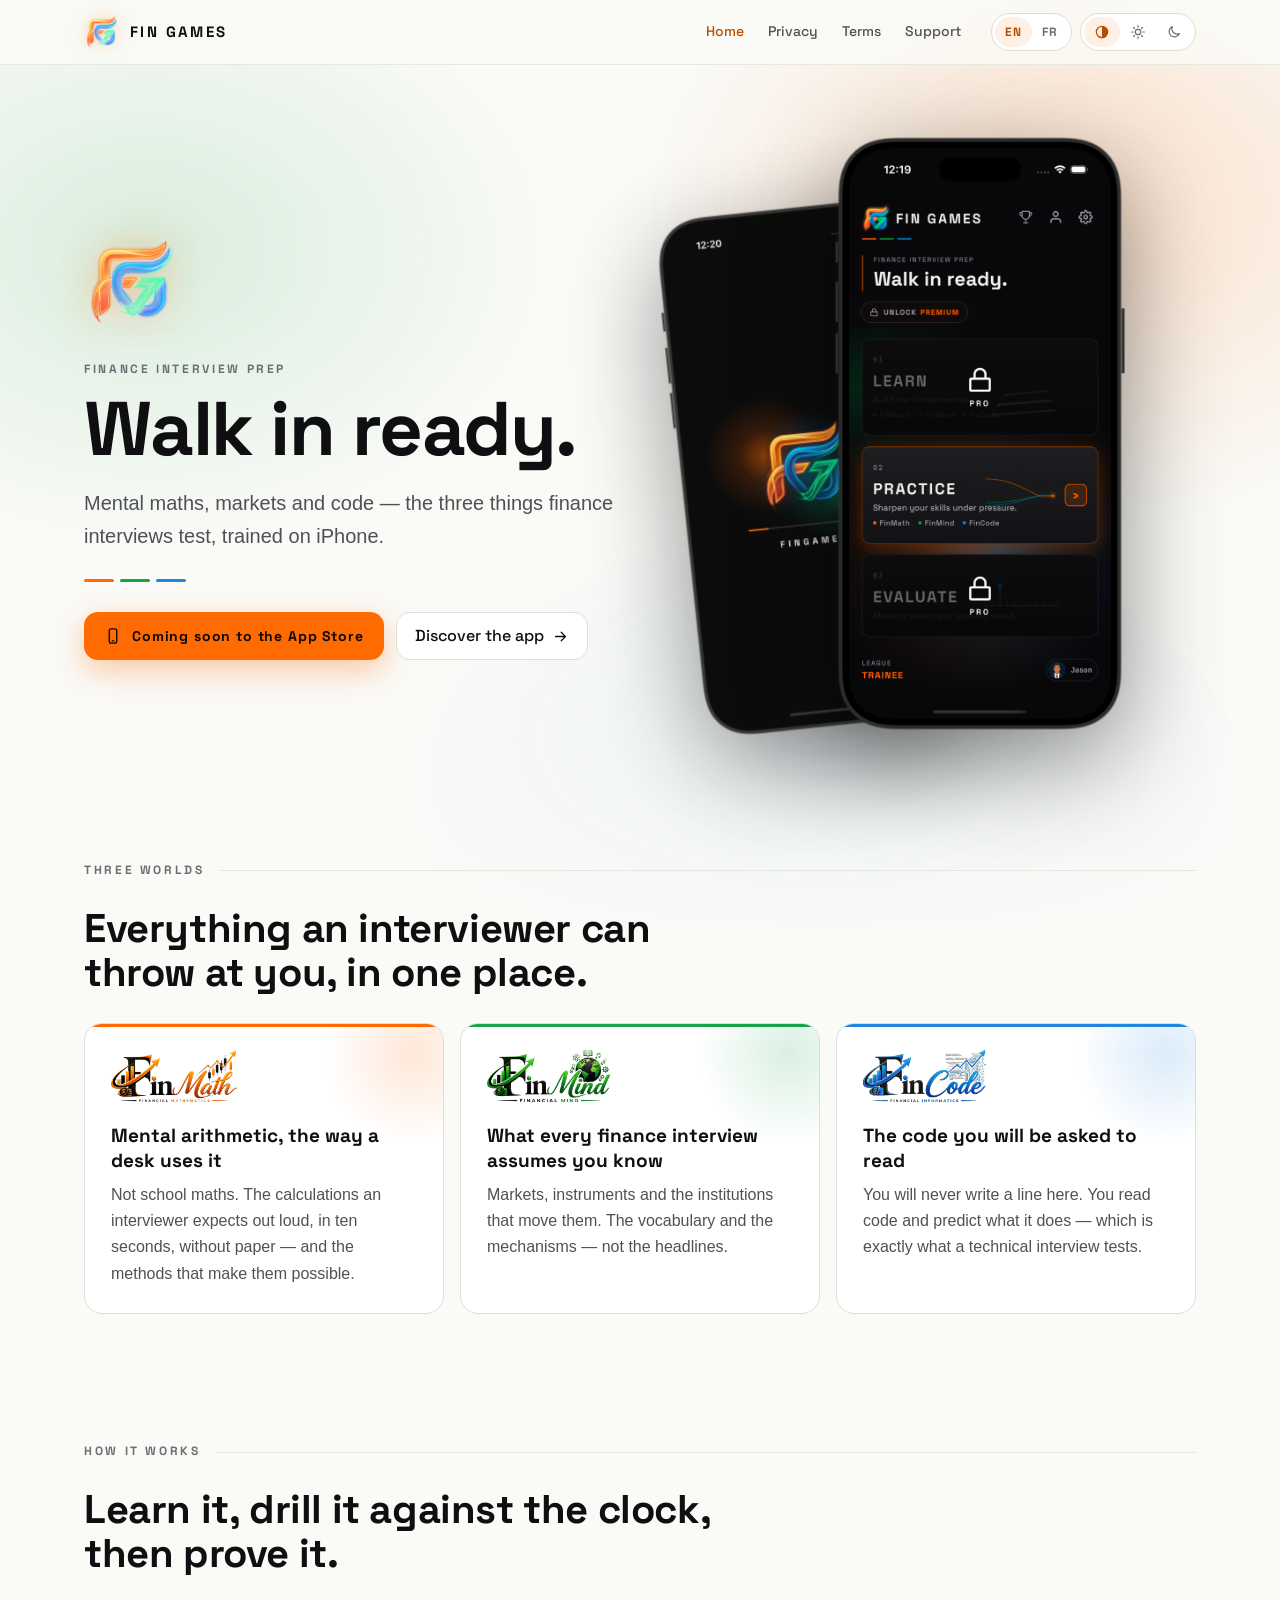
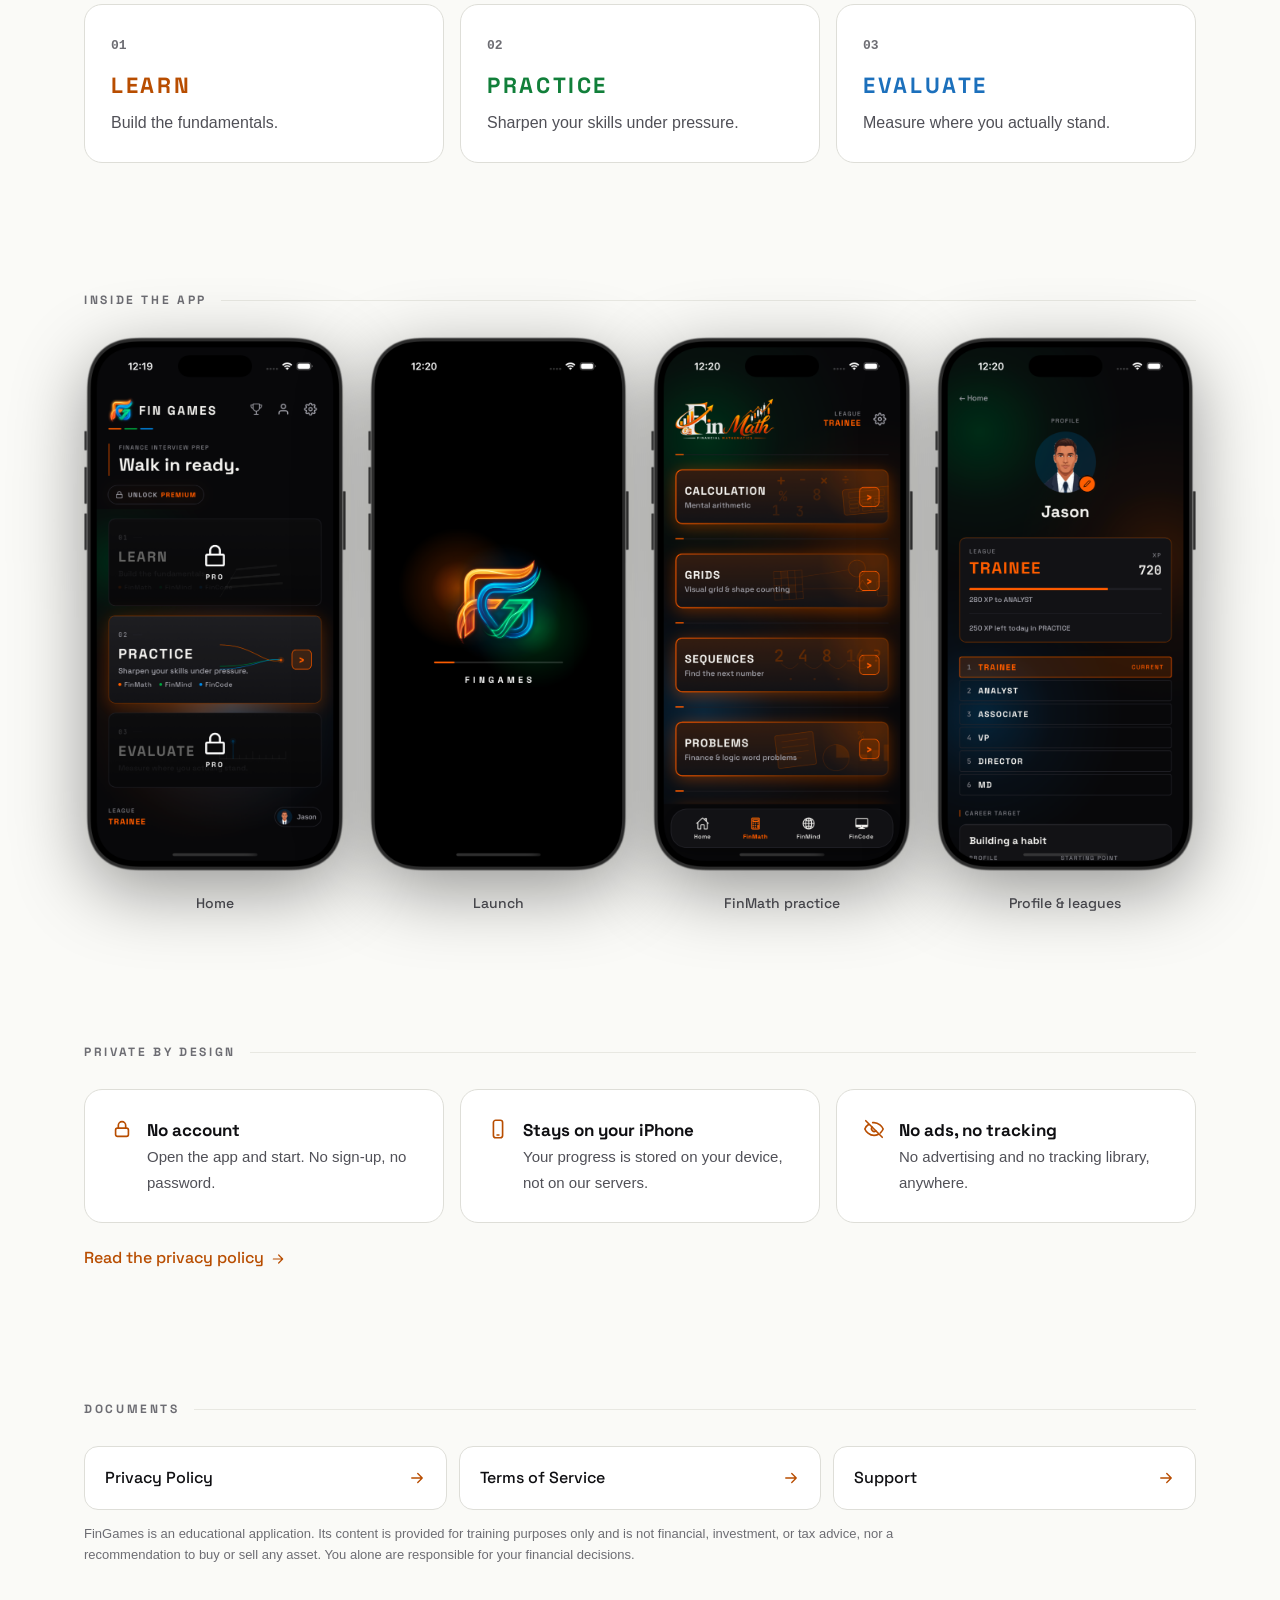
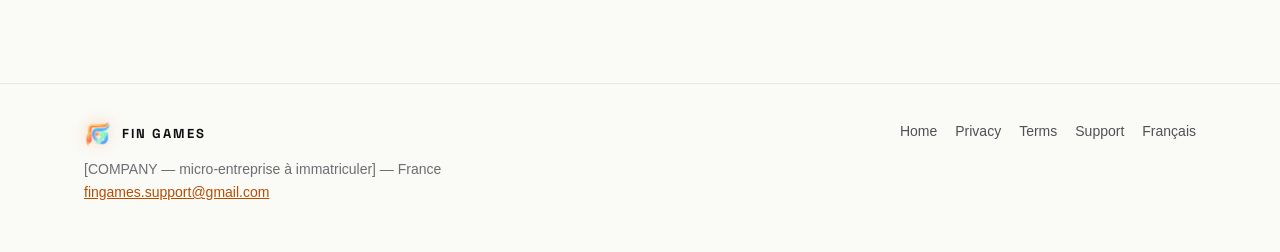
==== index.html @ dc77474d "Configure custom domain fingames.app Add CNAME for GitHub Pages and point og:image metadata to finga" ====
<!doctype html>
<html lang="en">
<head>
<meta charset="utf-8">
<meta name="viewport" content="width=device-width, initial-scale=1, viewport-fit=cover">
<title>FIN GAMES — Finance interview prep</title>
<meta name="description" content="Mental maths, markets and code: the three things finance interviews test, trained on iPhone.">
<meta name="theme-color" content="#08080A" media="(prefers-color-scheme: dark)">
<meta name="theme-color" content="#FAFAF7" media="(prefers-color-scheme: light)">
<meta property="og:title" content="FIN GAMES — Finance interview prep">
<meta property="og:description" content="Mental maths, markets and code: the three things finance interviews test, trained on iPhone.">
<meta property="og:image" content="https://fingames.app/assets/apple-touch-icon.png">
<link rel="icon" type="image/png" href="assets/favicon.png">
<link rel="apple-touch-icon" href="assets/apple-touch-icon.png">
<link rel="alternate" hreflang="en" href="index.html">
<link rel="alternate" hreflang="fr" href="index.fr.html">
<script>(function(){var d=document.documentElement;d.classList.add("js");try{var t=localStorage.getItem("fg-theme");if(t==="light"||t==="dark")d.setAttribute("data-theme",t)}catch(e){}})();</script>
<style>
@font-face{font-family:"Space Grotesk";font-weight:400;font-display:swap;src:url(assets/fonts/SpaceGrotesk-400.ttf) format("truetype")}
@font-face{font-family:"Space Grotesk";font-weight:500;font-display:swap;src:url(assets/fonts/SpaceGrotesk-500.ttf) format("truetype")}
@font-face{font-family:"Space Grotesk";font-weight:700;font-display:swap;src:url(assets/fonts/SpaceGrotesk-700.ttf) format("truetype")}
@font-face{font-family:"JetBrains Mono";font-weight:700;font-display:swap;src:url(assets/fonts/JetBrainsMono-700.ttf) format("truetype")}
:root{color-scheme:dark;--bg:#08080A;--surface:#121215;--sunken:#1A1A1F;--border:#26262C;--hairline:#1E1E23;
  --fg:#F4F3F0;--dim:#A4A4AC;--faint:#828288;--accent:#FF6B00;--accent-text:#FF6B00;
  --accent-soft:rgba(255,107,0,.14);--green:#16A34A;--green-text:#3ECF8E;--blue:#2186E0;--blue-text:#5AA8F0;
  --bloom:.55;--shadow:0 30px 80px rgba(0,0,0,.55);}
@media (prefers-color-scheme:light){:root:not([data-theme="dark"]){color-scheme:light;--bg:#FAFAF7;--surface:#FFFFFF;--sunken:#F1F1ED;--border:#DEDED8;--hairline:#E8E8E2;
  --fg:#0F0F12;--dim:#505057;--faint:#6D6D73;--accent:#FF6B00;--accent-text:#B84D00;
  --accent-soft:rgba(255,107,0,.10);--green:#16A34A;--green-text:#117F3A;--blue:#2186E0;--blue-text:#1C70BC;
  --bloom:.32;--shadow:0 30px 70px rgba(15,15,18,.18);}:root:not([data-theme="dark"]) .on-dark{display:none} :root:not([data-theme="dark"]) .on-light{display:inline-block}}
:root[data-theme="light"]{color-scheme:light;--bg:#FAFAF7;--surface:#FFFFFF;--sunken:#F1F1ED;--border:#DEDED8;--hairline:#E8E8E2;
  --fg:#0F0F12;--dim:#505057;--faint:#6D6D73;--accent:#FF6B00;--accent-text:#B84D00;
  --accent-soft:rgba(255,107,0,.10);--green:#16A34A;--green-text:#117F3A;--blue:#2186E0;--blue-text:#1C70BC;
  --bloom:.32;--shadow:0 30px 70px rgba(15,15,18,.18);}
:root[data-theme="light"] .on-dark{display:none} :root[data-theme="light"] .on-light{display:inline-block}
*{box-sizing:border-box}
html{-webkit-text-size-adjust:100%;scroll-behavior:smooth}
@media (prefers-reduced-motion:reduce){html{scroll-behavior:auto}*{transition:none!important}}
body{margin:0;background:var(--bg);color:var(--fg);font:400 16px/1.65 "Space Grotesk",-apple-system,BlinkMacSystemFont,"Segoe UI",sans-serif;
  -webkit-font-smoothing:antialiased;overflow-x:hidden}
img{max-width:100%;height:auto}
a{color:var(--accent-text)}
svg{width:1em;height:1em;fill:none;stroke:currentColor;stroke-width:1.8;stroke-linecap:round;stroke-linejoin:round}
.on-light{display:none}
.skip{position:absolute;left:-999px;top:0}
.skip:focus{left:16px;top:12px;z-index:10;background:var(--surface);padding:8px 12px;border-radius:8px}
:focus-visible{outline:2px solid var(--accent);outline-offset:3px;border-radius:6px}
.wrap{width:100%;max-width:72rem;margin:0 auto;padding:0 20px}

/* ── En-tête ── */
.top{position:sticky;top:0;z-index:5;background:color-mix(in srgb,var(--bg) 82%,transparent);
  -webkit-backdrop-filter:saturate(1.4) blur(14px);backdrop-filter:saturate(1.4) blur(14px);border-bottom:1px solid var(--hairline)}
.top .wrap{display:flex;align-items:center;gap:20px;min-height:64px;flex-wrap:wrap}
.brand{display:flex;align-items:center;gap:10px;text-decoration:none;color:var(--fg)}
.brand img{width:36px;height:36px;filter:drop-shadow(0 0 8px rgba(255,107,0,.35))}
.word{font-weight:700;letter-spacing:.16em;font-size:15px;white-space:nowrap}
.menu{display:flex;gap:4px;margin-left:auto;flex-wrap:wrap}
.menu a{color:var(--dim);text-decoration:none;font-size:14px;font-weight:500;padding:8px 10px;border-radius:8px}
.menu a:hover{color:var(--fg);background:var(--sunken)}
.menu a[aria-current]{color:var(--accent-text)}
.tools{display:flex;align-items:center;gap:8px}
.seg{display:inline-flex;padding:3px;border:1px solid var(--border);border-radius:999px;background:var(--surface)}
.seg a,.seg button{appearance:none;border:0;background:none;color:var(--faint);font:700 12px/1 "Space Grotesk",sans-serif;
  letter-spacing:.08em;min-width:34px;height:30px;padding:0 10px;border-radius:999px;display:inline-flex;align-items:center;
  justify-content:center;gap:6px;text-decoration:none;cursor:pointer}
.seg svg{font-size:16px}
.seg a:hover,.seg button:hover{color:var(--fg)}
.seg [aria-current],.seg [aria-pressed="true"]{background:var(--accent-soft);color:var(--accent-text)}
.theme{display:none}
.js .theme{display:inline-flex}
@media (max-width:760px){
  .top .wrap{gap:6px 12px;padding-top:10px;padding-bottom:6px}
  .menu{order:3;width:100%;margin:0 -10px;overflow-x:auto}
  .tools{margin-left:auto}
  .theme button{min-width:30px;padding:0 7px}
}

/* ── Accueil : l'ouverture ── */
.hero{position:relative;padding:72px 0 40px;isolation:isolate}
.blooms{position:absolute;inset:-120px -10vw -160px;z-index:-1;pointer-events:none;opacity:var(--bloom);
  -webkit-mask-image:linear-gradient(to bottom,#000 55%,transparent);mask-image:linear-gradient(to bottom,#000 55%,transparent);
  background:radial-gradient(38% 42% at 18% 30%,rgba(22,163,74,.45),transparent 70%),
             radial-gradient(40% 46% at 78% 26%,rgba(255,107,0,.55),transparent 70%),
             radial-gradient(42% 44% at 62% 88%,rgba(33,134,224,.45),transparent 72%)}
.hero .wrap{display:grid;grid-template-columns:1.05fr .95fr;gap:48px;align-items:center}
.hero-logo{width:96px;height:96px;margin-bottom:22px;filter:drop-shadow(0 0 22px rgba(255,107,0,.4))}
.eyebrow{margin:0 0 10px;color:var(--faint);font-size:12px;font-weight:700;letter-spacing:.22em}
.hero h1{margin:0;font-size:clamp(44px,7vw,76px);line-height:1.02;letter-spacing:-.02em;font-weight:700}
.lead{margin:20px 0 0;font-size:clamp(17px,2vw,20px);color:var(--dim);max-width:34rem}
.bars{display:flex;gap:6px;margin:26px 0 0}
.bars i{display:block;width:30px;height:3px;border-radius:9px}
.bars i:nth-child(1){background:var(--accent)}.bars i:nth-child(2){background:var(--green)}.bars i:nth-child(3){background:var(--blue)}
.actions{display:flex;flex-wrap:wrap;gap:12px;margin-top:30px}
.soon{display:inline-flex;align-items:center;gap:10px;height:48px;padding:0 20px;border-radius:14px;
  background:var(--accent);color:#0A0A0B;font-weight:700;letter-spacing:.06em;font-size:14px;
  box-shadow:0 10px 30px rgba(255,107,0,.35)}
.soon svg{font-size:18px}
.ghost{display:inline-flex;align-items:center;gap:8px;height:48px;padding:0 18px;border-radius:14px;
  border:1px solid var(--border);color:var(--fg);text-decoration:none;font-weight:500;background:var(--surface)}
.ghost:hover{border-color:var(--accent)}
.ghost svg{font-size:17px}
.phones{position:relative;height:620px}
.phone{position:absolute;width:290px;filter:drop-shadow(0 30px 50px rgba(0,0,0,.45))}
.phone.front{right:14%;top:0;z-index:2}
.phone.back{right:52%;top:70px;width:255px;opacity:.95;transform:rotate(-6deg)}
@media (max-width:900px){
  .hero{padding-top:44px}
  .hero .wrap{grid-template-columns:1fr;gap:28px}
  .phones{height:auto;display:flex;justify-content:center;gap:0}
  .phone{position:relative;width:min(56vw,250px)}
  .phone.front{right:auto;top:auto}
  .phone.back{right:auto;top:26px;width:min(48vw,215px);margin-right:-12vw}
}

/* ── Sections ── */
.band{padding:64px 0}
.kicker{display:flex;align-items:center;gap:14px;margin:0 0 26px;color:var(--faint);font-size:12px;font-weight:700;letter-spacing:.22em}
.kicker::after{content:"";flex:1;height:1px;background:var(--hairline)}
.band h2{font-size:clamp(28px,4vw,40px);line-height:1.1;letter-spacing:-.01em;margin:0 0 28px;max-width:40rem}
.grid3{display:grid;grid-template-columns:repeat(3,1fr);gap:16px}
@media (max-width:900px){.grid3{grid-template-columns:1fr}}
.card{position:relative;background:var(--surface);border:1px solid var(--border);border-radius:18px;padding:26px;overflow:hidden}
.world::before{content:"";position:absolute;left:0;top:0;right:0;height:3px;background:var(--c)}
.world::after{content:"";position:absolute;right:-60px;top:-60px;width:180px;height:180px;border-radius:50%;
  background:radial-gradient(closest-side,var(--c),transparent);opacity:.16}
.world img{height:52px;width:auto;margin-bottom:14px}
.world h3{margin:0 0 8px;font-size:19px;line-height:1.3}
.world p{margin:0;color:var(--dim)}
.step .idx{font:700 13px "JetBrains Mono",monospace;color:var(--faint)}
.step h3{margin:10px 0 6px;font-size:22px;letter-spacing:.12em}
.step p{margin:0;color:var(--dim)}
.step:nth-child(1) h3{color:var(--accent-text)}.step:nth-child(2) h3{color:var(--green-text)}.step:nth-child(3) h3{color:var(--blue-text)}
.gallery{display:grid;grid-template-columns:repeat(4,1fr);gap:22px;align-items:start}
.shot{margin:0;text-align:center}
.shot img{filter:drop-shadow(0 20px 36px rgba(0,0,0,.4))}
.shot figcaption{margin-top:12px;color:var(--dim);font-size:14px;font-weight:500}
@media (max-width:900px){
  .gallery{grid-template-columns:none;grid-auto-flow:column;grid-auto-columns:62%;overflow-x:auto;
    scroll-snap-type:x mandatory;padding:4px 20px 18px;margin:0 -20px}
  .shot{scroll-snap-align:center}
}
.promise{display:grid;grid-template-columns:repeat(3,1fr);gap:16px}
@media (max-width:900px){.promise{grid-template-columns:1fr}}
.promise .card{display:flex;gap:14px;align-items:flex-start}
.promise svg{flex:none;font-size:22px;color:var(--accent-text);margin-top:2px}
.promise strong{display:block;font-size:17px}
.promise span{color:var(--dim);font-size:15px}
.more{display:inline-flex;align-items:center;gap:6px;margin-top:22px;font-weight:500;text-decoration:none}
.more svg{font-size:16px}
.fine{color:var(--faint);font-size:13px;max-width:52rem}
.docs{display:grid;grid-template-columns:repeat(3,1fr);gap:12px}
@media (max-width:760px){.docs{grid-template-columns:1fr}}
.docs a{display:flex;align-items:center;justify-content:space-between;gap:10px;padding:18px 20px;border-radius:14px;
  border:1px solid var(--border);background:var(--surface);color:var(--fg);text-decoration:none;font-weight:500}
.docs a:hover{border-color:var(--accent)}
.docs svg{color:var(--accent-text);font-size:18px}

/* ── Documents légaux ── */
.doc{padding:48px 0 24px}
.doc .wrap{display:grid;grid-template-columns:15rem minmax(0,46rem);gap:56px;justify-content:center}
.toc{position:sticky;top:96px;align-self:start;max-height:calc(100vh - 120px);overflow:auto;font-size:13.5px}
.toc p{margin:0 0 10px;color:var(--faint);font-size:12px;font-weight:700;letter-spacing:.2em}
.toc ol{list-style:none;margin:0;padding:0;border-left:1px solid var(--hairline)}
.toc a{display:block;padding:5px 0 5px 14px;color:var(--dim);text-decoration:none;line-height:1.35}
.toc a:hover{color:var(--accent-text)}
.toc .n{font:700 11px "JetBrains Mono",monospace;color:var(--faint);margin-right:6px}
@media (max-width:960px){.doc .wrap{grid-template-columns:minmax(0,1fr)}.toc{display:none}}
.doc h1{font-size:clamp(34px,5vw,48px);line-height:1.08;letter-spacing:-.015em;margin:0 0 12px}
.meta{color:var(--faint);font-size:14px;margin:0 0 30px;display:flex;flex-wrap:wrap;gap:6px 16px}
.doc-section{border-top:1px solid var(--hairline);padding-top:26px;margin-top:26px;scroll-margin-top:84px}
.doc-section h2{font-size:15px;letter-spacing:.08em;display:flex;gap:12px;margin:0 0 12px;line-height:1.4}
.n{color:var(--accent-text);font:700 14px "JetBrains Mono",monospace}
.doc p,.doc li{color:var(--fg)}
.doc ul{padding-left:1.15rem}
.doc li{margin:4px 0}
dl{display:grid;grid-template-columns:auto 1fr;gap:6px 18px;margin:10px 0 0}
dt{color:var(--faint);font-size:14px}
dd{margin:0}
.intro{font-size:17px}

/* ── Support ── */
.contact{display:flex;flex-wrap:wrap;align-items:center;justify-content:space-between;gap:18px;margin:6px 0 34px;
  padding:26px;border-radius:18px;border:1px solid var(--accent);background:linear-gradient(135deg,var(--accent-soft),transparent 70%),var(--surface)}
.contact strong{display:block;font-size:13px;letter-spacing:.2em;color:var(--faint)}
.contact .addr{font:700 clamp(16px,2.4vw,20px) "JetBrains Mono",monospace;color:var(--fg);word-break:break-all}
.contact .soon{text-decoration:none}

/* ── Pied de page ── */
.foot{margin-top:40px;border-top:1px solid var(--hairline);padding:36px 0 48px;color:var(--faint);font-size:14px}
.foot .wrap{display:flex;flex-wrap:wrap;gap:24px;justify-content:space-between;align-items:flex-start}
.foot .brand img{width:28px;height:28px}
.foot .word{font-size:13px;color:var(--fg)}
.foot p{margin:10px 0 0}
.foot nav{display:flex;flex-wrap:wrap;gap:6px 18px}
.foot nav a{color:var(--dim);text-decoration:none}
.foot nav a:hover{color:var(--accent-text)}
.todo{color:var(--accent-text)}
</style>
</head>
<body>
<a class="skip" href="#main">Skip to content</a>
<header class="top"><div class="wrap">
  <a class="brand" href="index.html"><img src="assets/logo.png" alt="" width="36" height="36"><span class="word">FIN GAMES</span></a>
  <nav class="menu" aria-label="Home"><a href="index.html" aria-current="page">Home</a><a href="privacy.html">Privacy</a><a href="terms.html">Terms</a><a href="support.html">Support</a></nav>
  <div class="tools">
    <nav class="seg" aria-label="Language"><a href="index.html" hreflang="en" lang="en" aria-current="true">EN</a><a href="index.fr.html" hreflang="fr" lang="fr">FR</a></nav>
    <div class="seg theme" role="group" aria-label="Theme"><button type="button" data-set-theme="system" aria-pressed="false" title="System" aria-label="Theme : System"><svg viewBox="0 0 24 24" aria-hidden="true"><circle cx="12" cy="12" r="8.5"/><path d="M12 3.5a8.5 8.5 0 0 1 0 17z" fill="currentColor" stroke="none"/></svg></button><button type="button" data-set-theme="light" aria-pressed="false" title="Light" aria-label="Theme : Light"><svg viewBox="0 0 24 24" aria-hidden="true"><circle cx="12" cy="12" r="4"/><path d="M12 2.5v2.2M12 19.3v2.2M2.5 12h2.2M19.3 12h2.2M5.3 5.3l1.6 1.6M17.1 17.1l1.6 1.6M5.3 18.7l1.6-1.6M17.1 6.9l1.6-1.6"/></svg></button><button type="button" data-set-theme="dark" aria-pressed="false" title="Dark" aria-label="Theme : Dark"><svg viewBox="0 0 24 24" aria-hidden="true"><path d="M20 14.5A8 8 0 0 1 9.5 4a8 8 0 1 0 10.5 10.5z"/></svg></button></div>
  </div>
</div></header>
<main id="main">
<section class="hero">
<div class="blooms" aria-hidden="true"></div>
<div class="wrap">
  <div>
    <img class="hero-logo" src="assets/logo.png" alt="FIN GAMES" width="96" height="96">
    <p class="eyebrow">FINANCE INTERVIEW PREP</p>
    <h1>Walk in ready.</h1>
    <p class="lead">Mental maths, markets and code — the three things finance interviews test, trained on iPhone.</p>
    <div class="bars" aria-hidden="true"><i></i><i></i><i></i></div>
    <div class="actions">
      <span class="soon"><svg viewBox="0 0 24 24" aria-hidden="true"><rect x="7" y="2.5" width="10" height="19" rx="2.5"/><path d="M11 18.5h2"/></svg>Coming soon to the App Store</span>
      <a class="ghost" href="#worlds">Discover the app<svg viewBox="0 0 24 24" aria-hidden="true"><path d="M5 12h14M13 6l6 6-6 6"/></svg></a>
    </div>
  </div>
  <div class="phones" aria-hidden="true">
    <img class="phone back" src="assets/screen-launch.png" alt="" width="658" height="1345">
    <img class="phone front" src="assets/screen-home.png" alt="" width="658" height="1345">
  </div>
</div>
</section>

<section class="band" id="worlds"><div class="wrap">
  <p class="kicker">THREE WORLDS</p>
  <h2>Everything an interviewer can throw at you, in one place.</h2>
  <div class="grid3">
<article class="card world" style="--c:var(--accent)">
  <img class="on-dark" src="assets/worlds/finmath-dark.png" alt="FinMath" width="210" height="86">
  <img class="on-light" src="assets/worlds/finmath-light.png" alt="FinMath" width="210" height="86">
  <h3>Mental arithmetic, the way a desk uses it</h3>
  <p>Not school maths. The calculations an interviewer expects out loud, in ten seconds, without paper — and the methods that make them possible.</p>
</article>
<article class="card world" style="--c:var(--green)">
  <img class="on-dark" src="assets/worlds/finmind-dark.png" alt="FinMind" width="210" height="89">
  <img class="on-light" src="assets/worlds/finmind-light.png" alt="FinMind" width="210" height="89">
  <h3>What every finance interview assumes you know</h3>
  <p>Markets, instruments and the institutions that move them. The vocabulary and the mechanisms — not the headlines.</p>
</article>
<article class="card world" style="--c:var(--blue)">
  <img class="on-dark" src="assets/worlds/fincode-dark.png" alt="FinCode" width="210" height="89">
  <img class="on-light" src="assets/worlds/fincode-light.png" alt="FinCode" width="210" height="89">
  <h3>The code you will be asked to read</h3>
  <p>You will never write a line here. You read code and predict what it does — which is exactly what a technical interview tests.</p>
</article>
  </div>
</div></section>

<section class="band"><div class="wrap">
  <p class="kicker">HOW IT WORKS</p>
  <h2>Learn it, drill it against the clock, then prove it.</h2>
  <div class="grid3">
<article class="card step"><span class="idx">01</span>
  <h3>LEARN</h3>
  <p>Build the fundamentals.</p></article>
<article class="card step"><span class="idx">02</span>
  <h3>PRACTICE</h3>
  <p>Sharpen your skills under pressure.</p></article>
<article class="card step"><span class="idx">03</span>
  <h3>EVALUATE</h3>
  <p>Measure where you actually stand.</p></article>
  </div>
</div></section>

<section class="band"><div class="wrap">
  <p class="kicker">INSIDE THE APP</p>
  <div class="gallery">
<figure class="shot"><img src="assets/screen-home.png" alt="Home" width="658" height="1345" loading="lazy"><figcaption>Home</figcaption></figure>
<figure class="shot"><img src="assets/screen-launch.png" alt="Launch" width="658" height="1345" loading="lazy"><figcaption>Launch</figcaption></figure>
<figure class="shot"><img src="assets/screen-finmath.png" alt="FinMath practice" width="658" height="1345" loading="lazy"><figcaption>FinMath practice</figcaption></figure>
<figure class="shot"><img src="assets/screen-profile.png" alt="Profile &amp; leagues" width="658" height="1345" loading="lazy"><figcaption>Profile &amp; leagues</figcaption></figure>
  </div>
</div></section>

<section class="band"><div class="wrap">
  <p class="kicker">PRIVATE BY DESIGN</p>
  <div class="promise">
<div class="card"><svg viewBox="0 0 24 24" aria-hidden="true"><rect x="5" y="11" width="14" height="9" rx="2"/><path d="M8 11V8a4 4 0 0 1 8 0v3"/></svg><div><strong>No account</strong><span>Open the app and start. No sign-up, no password.</span></div></div>
<div class="card"><svg viewBox="0 0 24 24" aria-hidden="true"><rect x="7" y="2.5" width="10" height="19" rx="2.5"/><path d="M11 18.5h2"/></svg><div><strong>Stays on your iPhone</strong><span>Your progress is stored on your device, not on our servers.</span></div></div>
<div class="card"><svg viewBox="0 0 24 24" aria-hidden="true"><path d="M3 3l18 18M10.6 5.1A10 10 0 0 1 12 5c5 0 9 4.5 10 7a13 13 0 0 1-3 4.2M6.6 6.6A13 13 0 0 0 2 12c1 2.5 5 7 10 7a9.6 9.6 0 0 0 4.4-1"/><path d="M9.9 9.9a3 3 0 0 0 4.2 4.2"/></svg><div><strong>No ads, no tracking</strong><span>No advertising and no tracking library, anywhere.</span></div></div>
  </div>
  <a class="more" href="privacy.html">Read the privacy policy<svg viewBox="0 0 24 24" aria-hidden="true"><path d="M5 12h14M13 6l6 6-6 6"/></svg></a>
</div></section>

<section class="band"><div class="wrap">
  <p class="kicker">DOCUMENTS</p>
  <div class="docs">
    <a href="privacy.html">Privacy Policy<svg viewBox="0 0 24 24" aria-hidden="true"><path d="M5 12h14M13 6l6 6-6 6"/></svg></a>
    <a href="terms.html">Terms of Service<svg viewBox="0 0 24 24" aria-hidden="true"><path d="M5 12h14M13 6l6 6-6 6"/></svg></a>
    <a href="support.html">Support<svg viewBox="0 0 24 24" aria-hidden="true"><path d="M5 12h14M13 6l6 6-6 6"/></svg></a>
  </div>
  <p class="fine">FinGames is an educational application. Its content is provided for training purposes only and is not financial, investment, or tax advice, nor a recommendation to buy or sell any asset. You alone are responsible for your financial decisions.</p>
</div></section>
</main>
<footer class="foot"><div class="wrap">
  <div>
    <a class="brand" href="index.html"><img src="assets/logo.png" alt="" width="28" height="28"><span class="word">FIN GAMES</span></a>
    <p>[COMPANY — micro-entreprise à immatriculer] — France<br>
    <a href="mailto:fingames.support@gmail.com">fingames.support@gmail.com</a></p>
  </div>
  <nav aria-label="Documents"><a href="index.html">Home</a><a href="privacy.html">Privacy</a><a href="terms.html">Terms</a><a href="support.html">Support</a><a href="index.fr.html" hreflang="fr" lang="fr">Français</a></nav>
</div></footer>
<script>(function(){var d=document.documentElement,b=document.querySelectorAll("[data-set-theme]");function sync(){var c=d.getAttribute("data-theme")||"system";for(var i=0;i<b.length;i++)b[i].setAttribute("aria-pressed",String(b[i].getAttribute("data-set-theme")===c))}for(var i=0;i<b.length;i++)b[i].addEventListener("click",function(){var v=this.getAttribute("data-set-theme");if(v==="system")d.removeAttribute("data-theme");else d.setAttribute("data-theme",v);try{if(v==="system")localStorage.removeItem("fg-theme");else localStorage.setItem("fg-theme",v)}catch(e){}sync()});sync()})();</script>
</body>
</html>
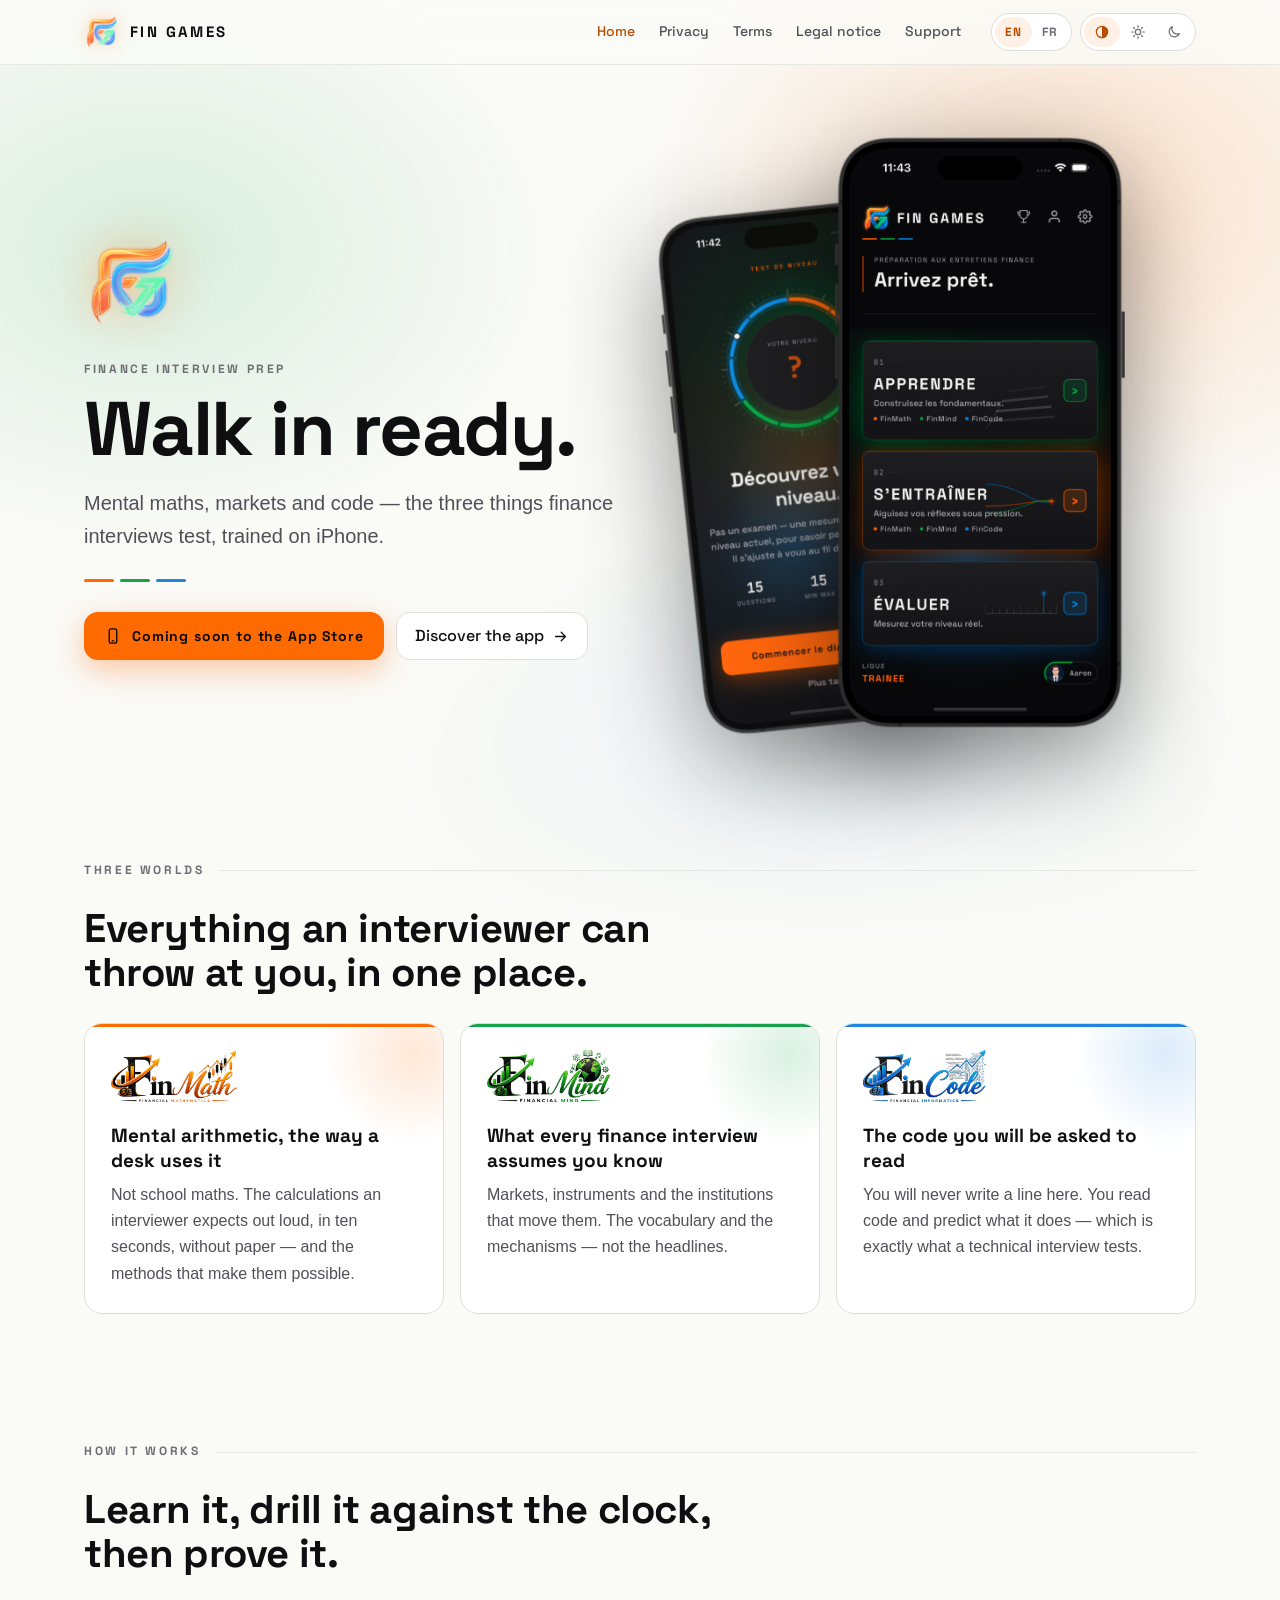
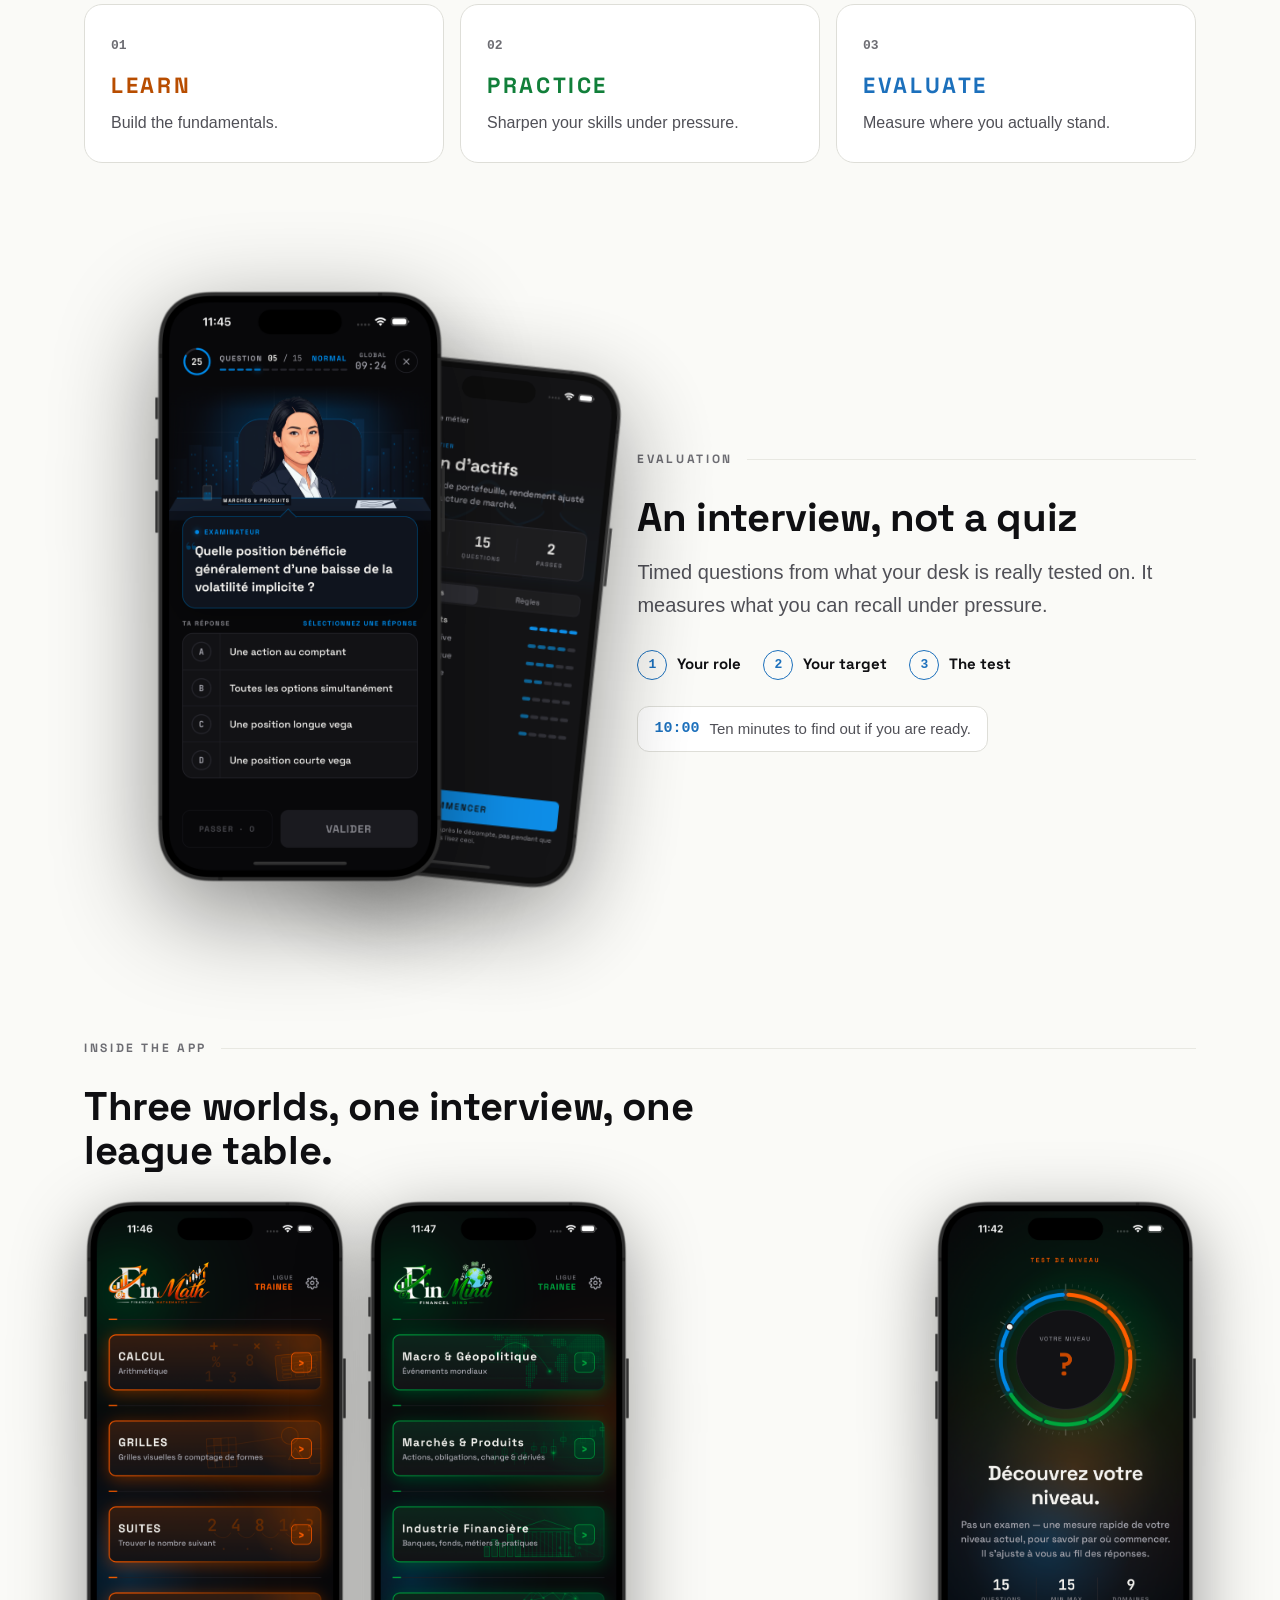
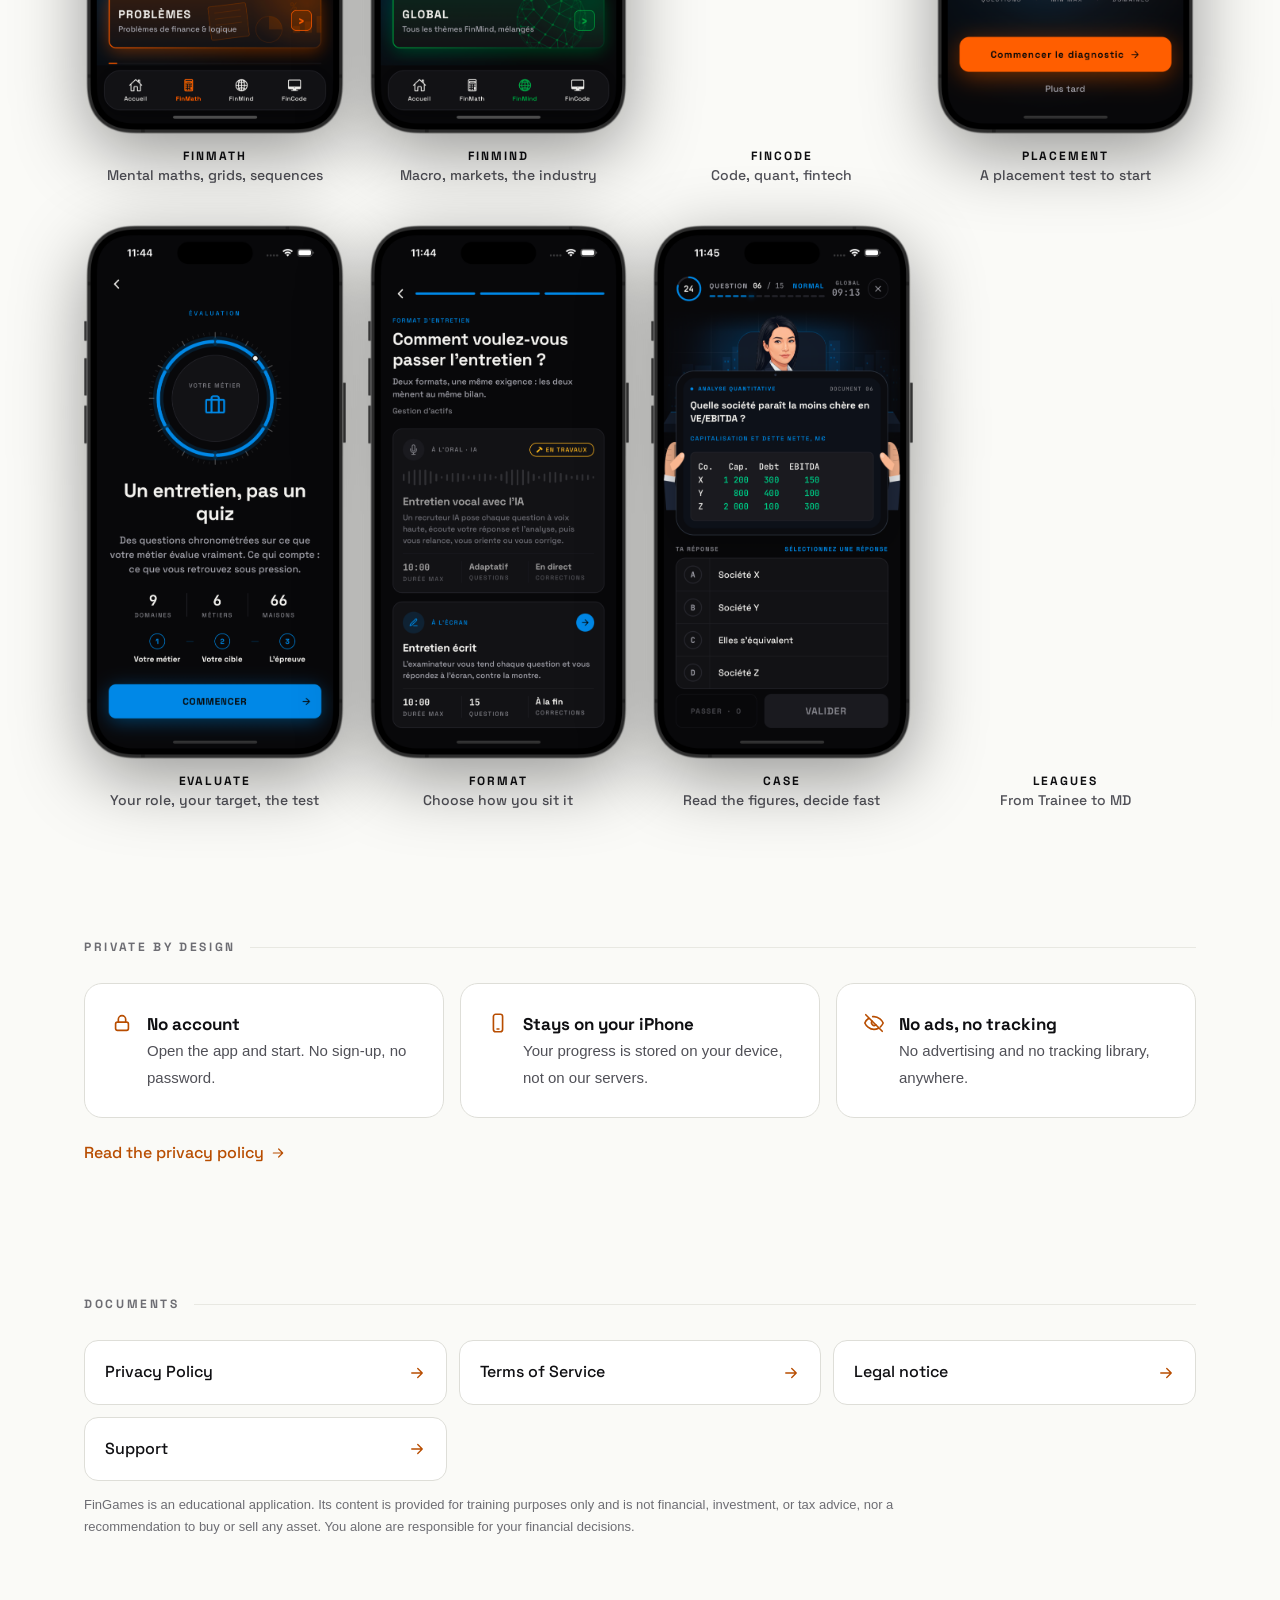
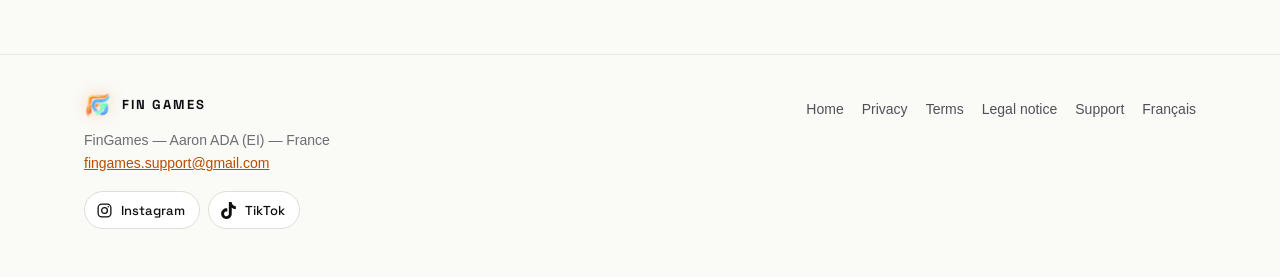
==== commit 63150440: "Le site montre l'application d'aujourd'hui, et se présente sous fingames.app - Nouvelles captures : " ====
--- a/index.html
+++ b/index.html
@@ -5,15 +5,31 @@
 <meta name="viewport" content="width=device-width, initial-scale=1, viewport-fit=cover">
 <title>FIN GAMES — Finance interview prep</title>
 <meta name="description" content="Mental maths, markets and code: the three things finance interviews test, trained on iPhone.">
+<link rel="canonical" href="https://fingames.app/">
+<link rel="alternate" hreflang="en" href="https://fingames.app/">
+<link rel="alternate" hreflang="fr" href="https://fingames.app/index.fr.html">
+<link rel="alternate" hreflang="x-default" href="https://fingames.app/">
 <meta name="theme-color" content="#08080A" media="(prefers-color-scheme: dark)">
 <meta name="theme-color" content="#FAFAF7" media="(prefers-color-scheme: light)">
+<meta property="og:type" content="website">
+<meta property="og:site_name" content="FIN GAMES">
+<meta property="og:url" content="https://fingames.app/">
 <meta property="og:title" content="FIN GAMES — Finance interview prep">
 <meta property="og:description" content="Mental maths, markets and code: the three things finance interviews test, trained on iPhone.">
-<meta property="og:image" content="https://fingames.app/assets/apple-touch-icon.png">
+<meta property="og:locale" content="en_US">
+<meta property="og:locale:alternate" content="fr_FR">
+<meta property="og:image" content="https://fingames.app/assets/og-image.png">
+<meta property="og:image:width" content="1200">
+<meta property="og:image:height" content="630">
+<meta property="og:image:alt" content="FIN GAMES — finance interview prep on iPhone">
+<meta name="twitter:card" content="summary_large_image">
+<meta name="twitter:title" content="FIN GAMES — Finance interview prep">
+<meta name="twitter:description" content="Mental maths, markets and code: the three things finance interviews test, trained on iPhone.">
+<meta name="twitter:image" content="https://fingames.app/assets/og-image.png">
+<meta name="twitter:image:alt" content="FIN GAMES — finance interview prep on iPhone">
 <link rel="icon" type="image/png" href="assets/favicon.png">
 <link rel="apple-touch-icon" href="assets/apple-touch-icon.png">
-<link rel="alternate" hreflang="en" href="index.html">
-<link rel="alternate" hreflang="fr" href="index.fr.html">
+<script type="application/ld+json">{"@context":"https://schema.org","@type":"Organization","name":"FinGames","url":"https://fingames.app/","logo":"https://fingames.app/assets/logo.png","email":"fingames.support@gmail.com","sameAs":["https://www.instagram.com/fingames_/","https://www.tiktok.com/@financegames"]}</script>
 <script>(function(){var d=document.documentElement;d.classList.add("js");try{var t=localStorage.getItem("fg-theme");if(t==="light"||t==="dark")d.setAttribute("data-theme",t)}catch(e){}})();</script>
 <style>
 @font-face{font-family:"Space Grotesk";font-weight:400;font-display:swap;src:url(assets/fonts/SpaceGrotesk-400.ttf) format("truetype")}
@@ -69,14 +85,22 @@
 .theme{display:none}
 .js .theme{display:inline-flex}
 @media (max-width:760px){
+  /* Sur un petit écran, un en-tête collant de trois lignes mangerait un tiers de la page :
+     il défile avec elle, et le menu tient sur une seule ligne qui glisse. */
+  .top{position:relative}
   .top .wrap{gap:6px 12px;padding-top:10px;padding-bottom:6px}
-  .menu{order:3;width:100%;margin:0 -10px;overflow-x:auto}
+  .menu{order:3;width:calc(100% + 20px);margin:0 -10px;overflow-x:auto;flex-wrap:nowrap;scrollbar-width:none}
+  .menu::-webkit-scrollbar{display:none}
+  .menu a{white-space:nowrap}
   .tools{margin-left:auto}
   .theme button{min-width:30px;padding:0 7px}
 }
 
 /* ── Accueil : l'ouverture ── */
 .hero{position:relative;padding:72px 0 40px;isolation:isolate}
+/* Le halo et les téléphones inclinés débordent à dessein : on les coupe au bord de l'écran,
+   sans jamais créer de défilement horizontal (que Safari iOS ne masque pas toujours). */
+.hero,.spot{overflow-x:clip}
 .blooms{position:absolute;inset:-120px -10vw -160px;z-index:-1;pointer-events:none;opacity:var(--bloom);
   -webkit-mask-image:linear-gradient(to bottom,#000 55%,transparent);mask-image:linear-gradient(to bottom,#000 55%,transparent);
   background:radial-gradient(38% 42% at 18% 30%,rgba(22,163,74,.45),transparent 70%),
@@ -103,13 +127,25 @@
 .phone{position:absolute;width:290px;filter:drop-shadow(0 30px 50px rgba(0,0,0,.45))}
 .phone.front{right:14%;top:0;z-index:2}
 .phone.back{right:52%;top:70px;width:255px;opacity:.95;transform:rotate(-6deg)}
+.phones.alt .phone.front{right:auto;left:14%}
+.phones.alt .phone.back{right:auto;left:52%;transform:rotate(6deg)}
 @media (max-width:900px){
   .hero{padding-top:44px}
   .hero .wrap{grid-template-columns:1fr;gap:28px}
   .phones{height:auto;display:flex;justify-content:center;gap:0}
-  .phone{position:relative;width:min(56vw,250px)}
-  .phone.front{right:auto;top:auto}
-  .phone.back{right:auto;top:26px;width:min(48vw,215px);margin-right:-12vw}
+  .phone{position:relative;width:min(52vw,250px)}
+  .phone.front,.phones.alt .phone.front{right:auto;left:auto;top:auto}
+  .phone.back,.phones.alt .phone.back{right:auto;left:auto;top:26px;width:min(44vw,215px);margin-right:-10vw}
+  .phones.alt{flex-direction:row-reverse}
+  .phones.alt .phone.back{margin:0 0 0 -10vw}
+}
+/* L'entrée : le texte, puis les téléphones. Rien ne bouge pour qui a réduit les animations. */
+@keyframes rise{from{opacity:0;transform:translateY(22px)}}
+@keyframes rise-l{from{opacity:0;transform:translateY(30px) rotate(-6deg)}to{opacity:.95;transform:rotate(-6deg)}}
+@media (prefers-reduced-motion:no-preference){
+  .hero .wrap>div:first-child{animation:rise .7s cubic-bezier(.2,.7,.2,1) both}
+  .hero .phone.front{animation:rise .9s .12s cubic-bezier(.2,.7,.2,1) both}
+  .hero .phone.back{animation:rise-l .9s .24s cubic-bezier(.2,.7,.2,1) both}
 }
 
 /* ── Sections ── */
@@ -130,14 +166,34 @@
 .step h3{margin:10px 0 6px;font-size:22px;letter-spacing:.12em}
 .step p{margin:0;color:var(--dim)}
 .step:nth-child(1) h3{color:var(--accent-text)}.step:nth-child(2) h3{color:var(--green-text)}.step:nth-child(3) h3{color:var(--blue-text)}
-.gallery{display:grid;grid-template-columns:repeat(4,1fr);gap:22px;align-items:start}
+.gallery{display:grid;grid-template-columns:repeat(4,1fr);gap:40px 22px;align-items:start}
 .shot{margin:0;text-align:center}
-.shot img{filter:drop-shadow(0 20px 36px rgba(0,0,0,.4))}
-.shot figcaption{margin-top:12px;color:var(--dim);font-size:14px;font-weight:500}
+.shot img{display:block;margin:0 auto;filter:drop-shadow(0 20px 36px rgba(0,0,0,.4));transition:transform .35s cubic-bezier(.2,.7,.2,1)}
+.shot:hover img{transform:translateY(-6px)}
+.shot figcaption{margin-top:14px;color:var(--dim);font-size:14px;font-weight:500;line-height:1.35}
+.shot figcaption b{display:block;color:var(--fg);font-size:12px;letter-spacing:.16em;margin-bottom:2px}
 @media (max-width:900px){
-  .gallery{grid-template-columns:none;grid-auto-flow:column;grid-auto-columns:62%;overflow-x:auto;
-    scroll-snap-type:x mandatory;padding:4px 20px 18px;margin:0 -20px}
+  .gallery{grid-template-columns:none;grid-auto-flow:column;grid-auto-columns:min(62%,250px);overflow-x:auto;
+    scroll-snap-type:x mandatory;padding:4px 20px 18px;margin:0 -20px;scroll-padding:0 20px;overscroll-behavior-x:contain}
   .shot{scroll-snap-align:center}
+}
+.swipe{display:none;margin:4px 0 0;color:var(--faint);font-size:13px}
+@media (max-width:900px){.swipe{display:block}}
+
+/* ── L'entretien : le mode qui distingue l'application ── */
+.spot .wrap{display:grid;grid-template-columns:.95fr 1.05fr;gap:48px;align-items:center}
+.spot h2{margin-bottom:16px}
+.spot .lead{margin-top:0}
+.stages{list-style:none;display:flex;flex-wrap:wrap;gap:10px 22px;margin:28px 0 0;padding:0}
+.stages li{display:flex;align-items:center;gap:10px;font-weight:700;font-size:15px}
+.stages li span{display:inline-flex;align-items:center;justify-content:center;width:30px;height:30px;border-radius:50%;
+  border:1.5px solid var(--blue-text);color:var(--blue-text);font:700 13px "JetBrains Mono",monospace}
+.stopwatch{display:inline-flex;align-items:center;gap:10px;margin:26px 0 0;padding:10px 16px;border-radius:12px;
+  border:1px solid var(--border);background:var(--surface);color:var(--dim);font-size:15px}
+.stopwatch b{color:var(--blue-text);font:700 15px "JetBrains Mono",monospace}
+@media (max-width:900px){
+  .spot .wrap{grid-template-columns:1fr;gap:34px}
+  .spot .copy{order:-1}
 }
 .promise{display:grid;grid-template-columns:repeat(3,1fr);gap:16px}
 @media (max-width:900px){.promise{grid-template-columns:1fr}}
@@ -173,9 +229,10 @@
 .doc p,.doc li{color:var(--fg)}
 .doc ul{padding-left:1.15rem}
 .doc li{margin:4px 0}
-dl{display:grid;grid-template-columns:auto 1fr;gap:6px 18px;margin:10px 0 0}
+dl{display:grid;grid-template-columns:auto minmax(0,1fr);gap:6px 18px;margin:10px 0 0}
 dt{color:var(--faint);font-size:14px}
-dd{margin:0}
+dd{margin:0;overflow-wrap:anywhere}
+@media (max-width:520px){dl{grid-template-columns:minmax(0,1fr);gap:2px}dd+dt{margin-top:10px}}
 .intro{font-size:17px}
 
 /* ── Support ── */
@@ -191,9 +248,27 @@
 .foot .brand img{width:28px;height:28px}
 .foot .word{font-size:13px;color:var(--fg)}
 .foot p{margin:10px 0 0}
-.foot nav{display:flex;flex-wrap:wrap;gap:6px 18px}
-.foot nav a{color:var(--dim);text-decoration:none}
+.foot nav{display:flex;flex-wrap:wrap;gap:0 18px}
+.foot nav a{color:var(--dim);text-decoration:none;padding:7px 0}
 .foot nav a:hover{color:var(--accent-text)}
+.social{list-style:none;display:flex;flex-wrap:wrap;gap:8px;margin:16px 0 0;padding:0}
+.social a{display:inline-flex;align-items:center;gap:8px;height:38px;padding:0 14px 0 11px;border-radius:999px;
+  border:1px solid var(--border);background:var(--surface);color:var(--fg);text-decoration:none;font-size:13px;
+  transition:border-color .2s,color .2s}
+.social a:hover{border-color:var(--accent);color:var(--accent-text)}
+.social svg{font-size:17px}
+.social b{font-weight:500}
+.social em{display:none}
+.follow,.doc .follow{list-style:none;display:grid;grid-template-columns:repeat(2,1fr);gap:12px;margin:14px 0 0;padding:0}
+.doc .follow li{margin:0}
+@media (max-width:560px){.follow,.doc .follow{grid-template-columns:1fr}}
+.follow a{display:flex;align-items:center;gap:14px;padding:16px 18px;border-radius:14px;border:1px solid var(--border);
+  background:var(--surface);color:var(--fg);text-decoration:none;transition:border-color .2s}
+.follow a:hover{border-color:var(--accent)}
+.follow svg{flex:none;font-size:24px;color:var(--accent-text)}
+.follow span{display:flex;flex-direction:column;line-height:1.3}
+.follow b{font-size:15px}
+.follow em{font:700 13px "JetBrains Mono",monospace;font-style:normal;color:var(--dim)}
 .todo{color:var(--accent-text)}
 </style>
 </head>
@@ -201,7 +276,7 @@
 <a class="skip" href="#main">Skip to content</a>
 <header class="top"><div class="wrap">
   <a class="brand" href="index.html"><img src="assets/logo.png" alt="" width="36" height="36"><span class="word">FIN GAMES</span></a>
-  <nav class="menu" aria-label="Home"><a href="index.html" aria-current="page">Home</a><a href="privacy.html">Privacy</a><a href="terms.html">Terms</a><a href="support.html">Support</a></nav>
+  <nav class="menu" aria-label="Home"><a href="index.html" aria-current="page">Home</a><a href="privacy.html">Privacy</a><a href="terms.html">Terms</a><a href="legal.html">Legal notice</a><a href="support.html">Support</a></nav>
   <div class="tools">
     <nav class="seg" aria-label="Language"><a href="index.html" hreflang="en" lang="en" aria-current="true">EN</a><a href="index.fr.html" hreflang="fr" lang="fr">FR</a></nav>
     <div class="seg theme" role="group" aria-label="Theme"><button type="button" data-set-theme="system" aria-pressed="false" title="System" aria-label="Theme : System"><svg viewBox="0 0 24 24" aria-hidden="true"><circle cx="12" cy="12" r="8.5"/><path d="M12 3.5a8.5 8.5 0 0 1 0 17z" fill="currentColor" stroke="none"/></svg></button><button type="button" data-set-theme="light" aria-pressed="false" title="Light" aria-label="Theme : Light"><svg viewBox="0 0 24 24" aria-hidden="true"><circle cx="12" cy="12" r="4"/><path d="M12 2.5v2.2M12 19.3v2.2M2.5 12h2.2M19.3 12h2.2M5.3 5.3l1.6 1.6M17.1 17.1l1.6 1.6M5.3 18.7l1.6-1.6M17.1 6.9l1.6-1.6"/></svg></button><button type="button" data-set-theme="dark" aria-pressed="false" title="Dark" aria-label="Theme : Dark"><svg viewBox="0 0 24 24" aria-hidden="true"><path d="M20 14.5A8 8 0 0 1 9.5 4a8 8 0 1 0 10.5 10.5z"/></svg></button></div>
@@ -223,8 +298,8 @@
     </div>
   </div>
   <div class="phones" aria-hidden="true">
-    <img class="phone back" src="assets/screen-launch.png" alt="" width="658" height="1345">
-    <img class="phone front" src="assets/screen-home.png" alt="" width="658" height="1345">
+    <img class="phone back" src="assets/screen-diagnostic.png" alt="" width="659" height="1344" decoding="async">
+    <img class="phone front" src="assets/screen-home.png" alt="" width="659" height="1344" fetchpriority="high">
   </div>
 </div>
 </section>
@@ -270,14 +345,34 @@
   </div>
 </div></section>
 
-<section class="band"><div class="wrap">
+<section class="band spot" id="interview"><div class="wrap">
+  <div class="phones alt" aria-hidden="true">
+    <img class="phone back" src="assets/screen-brief.png" alt="" width="659" height="1344" loading="lazy" decoding="async">
+    <img class="phone front" src="assets/screen-question.png" alt="" width="659" height="1344" loading="lazy" decoding="async">
+  </div>
+  <div class="copy">
+    <p class="kicker">EVALUATION</p>
+    <h2>An interview, not a quiz</h2>
+    <p class="lead">Timed questions from what your desk is really tested on. It measures what you can recall under pressure.</p>
+    <ol class="stages"><li><span>1</span>Your role</li><li><span>2</span>Your target</li><li><span>3</span>The test</li></ol>
+    <p class="stopwatch"><b>10:00</b>Ten minutes to find out if you are ready.</p>
+  </div>
+</div></section>
+
+<section class="band" id="screens"><div class="wrap">
   <p class="kicker">INSIDE THE APP</p>
+  <h2>Three worlds, one interview, one league table.</h2>
   <div class="gallery">
-<figure class="shot"><img src="assets/screen-home.png" alt="Home" width="658" height="1345" loading="lazy"><figcaption>Home</figcaption></figure>
-<figure class="shot"><img src="assets/screen-launch.png" alt="Launch" width="658" height="1345" loading="lazy"><figcaption>Launch</figcaption></figure>
-<figure class="shot"><img src="assets/screen-finmath.png" alt="FinMath practice" width="658" height="1345" loading="lazy"><figcaption>FinMath practice</figcaption></figure>
-<figure class="shot"><img src="assets/screen-profile.png" alt="Profile &amp; leagues" width="658" height="1345" loading="lazy"><figcaption>Profile &amp; leagues</figcaption></figure>
-  </div>
+<figure class="shot"><img src="assets/screen-finmath.png" alt="FINMATH — Mental maths, grids, sequences" width="659" height="1344" loading="lazy" decoding="async"><figcaption><b>FINMATH</b>Mental maths, grids, sequences</figcaption></figure>
+<figure class="shot"><img src="assets/screen-finmind.png" alt="FINMIND — Macro, markets, the industry" width="659" height="1344" loading="lazy" decoding="async"><figcaption><b>FINMIND</b>Macro, markets, the industry</figcaption></figure>
+<figure class="shot"><img src="assets/screen-fincode.png" alt="FINCODE — Code, quant, fintech" width="659" height="1344" loading="lazy" decoding="async"><figcaption><b>FINCODE</b>Code, quant, fintech</figcaption></figure>
+<figure class="shot"><img src="assets/screen-diagnostic.png" alt="PLACEMENT — A placement test to start" width="659" height="1344" loading="lazy" decoding="async"><figcaption><b>PLACEMENT</b>A placement test to start</figcaption></figure>
+<figure class="shot"><img src="assets/screen-evaluate.png" alt="EVALUATE — Your role, your target, the test" width="659" height="1344" loading="lazy" decoding="async"><figcaption><b>EVALUATE</b>Your role, your target, the test</figcaption></figure>
+<figure class="shot"><img src="assets/screen-format.png" alt="FORMAT — Choose how you sit it" width="659" height="1344" loading="lazy" decoding="async"><figcaption><b>FORMAT</b>Choose how you sit it</figcaption></figure>
+<figure class="shot"><img src="assets/screen-document.png" alt="CASE — Read the figures, decide fast" width="659" height="1344" loading="lazy" decoding="async"><figcaption><b>CASE</b>Read the figures, decide fast</figcaption></figure>
+<figure class="shot"><img src="assets/screen-profile.png" alt="LEAGUES — From Trainee to MD" width="659" height="1344" loading="lazy" decoding="async"><figcaption><b>LEAGUES</b>From Trainee to MD</figcaption></figure>
+  </div>
+  <p class="swipe" aria-hidden="true">Swipe to see more screens →</p>
 </div></section>
 
 <section class="band"><div class="wrap">
@@ -295,6 +390,7 @@
   <div class="docs">
     <a href="privacy.html">Privacy Policy<svg viewBox="0 0 24 24" aria-hidden="true"><path d="M5 12h14M13 6l6 6-6 6"/></svg></a>
     <a href="terms.html">Terms of Service<svg viewBox="0 0 24 24" aria-hidden="true"><path d="M5 12h14M13 6l6 6-6 6"/></svg></a>
+    <a href="legal.html">Legal notice<svg viewBox="0 0 24 24" aria-hidden="true"><path d="M5 12h14M13 6l6 6-6 6"/></svg></a>
     <a href="support.html">Support<svg viewBox="0 0 24 24" aria-hidden="true"><path d="M5 12h14M13 6l6 6-6 6"/></svg></a>
   </div>
   <p class="fine">FinGames is an educational application. Its content is provided for training purposes only and is not financial, investment, or tax advice, nor a recommendation to buy or sell any asset. You alone are responsible for your financial decisions.</p>
@@ -303,10 +399,11 @@
 <footer class="foot"><div class="wrap">
   <div>
     <a class="brand" href="index.html"><img src="assets/logo.png" alt="" width="28" height="28"><span class="word">FIN GAMES</span></a>
-    <p>[COMPANY — micro-entreprise à immatriculer] — France<br>
+    <p>FinGames — Aaron ADA (EI) — France<br>
     <a href="mailto:fingames.support@gmail.com">fingames.support@gmail.com</a></p>
-  </div>
-  <nav aria-label="Documents"><a href="index.html">Home</a><a href="privacy.html">Privacy</a><a href="terms.html">Terms</a><a href="support.html">Support</a><a href="index.fr.html" hreflang="fr" lang="fr">Français</a></nav>
+    <ul class="social"><li><a href="https://www.instagram.com/fingames_/" target="_blank" rel="noopener noreferrer" aria-label="Instagram @fingames_ (opens in a new tab)"><svg viewBox="0 0 24 24" aria-hidden="true"><rect x="3" y="3" width="18" height="18" rx="5.2"/><circle cx="12" cy="12" r="4.1"/><circle cx="17.4" cy="6.6" r="1.1" fill="currentColor" stroke="none"/></svg><span><b>Instagram</b><em>@fingames_</em></span></a></li><li><a href="https://www.tiktok.com/@financegames" target="_blank" rel="noopener noreferrer" aria-label="TikTok @financegames (opens in a new tab)"><svg viewBox="0 0 24 24" aria-hidden="true"><path fill="currentColor" stroke="none" d="M12.53.02C13.84 0 15.14.01 16.44 0c.08 1.53.63 3.09 1.75 4.17 1.12 1.11 2.7 1.62 4.24 1.79v4.03c-1.44-.05-2.89-.35-4.2-.97-.57-.26-1.1-.59-1.62-.93-.01 2.92.01 5.84-.02 8.75-.08 1.4-.54 2.79-1.35 3.94-1.31 1.92-3.58 3.17-5.91 3.21-1.43.08-2.86-.31-4.08-1.03-2.02-1.19-3.44-3.37-3.65-5.71-.02-.5-.03-1-.01-1.49.18-1.9 1.12-3.72 2.58-4.96 1.66-1.44 3.98-2.13 6.15-1.72.02 1.48-.04 2.96-.04 4.44-.99-.32-2.15-.23-3.02.37-.63.41-1.11 1.04-1.36 1.75-.21.51-.15 1.07-.14 1.61.24 1.64 1.82 3.02 3.5 2.87 1.12-.01 2.19-.66 2.77-1.61.19-.33.4-.67.41-1.06.1-1.79.06-3.57.07-5.36.01-4.03-.01-8.05.02-12.07z"/></svg><span><b>TikTok</b><em>@financegames</em></span></a></li></ul>
+  </div>
+  <nav aria-label="Documents"><a href="index.html">Home</a><a href="privacy.html">Privacy</a><a href="terms.html">Terms</a><a href="legal.html">Legal notice</a><a href="support.html">Support</a><a href="index.fr.html" hreflang="fr" lang="fr">Français</a></nav>
 </div></footer>
 <script>(function(){var d=document.documentElement,b=document.querySelectorAll("[data-set-theme]");function sync(){var c=d.getAttribute("data-theme")||"system";for(var i=0;i<b.length;i++)b[i].setAttribute("aria-pressed",String(b[i].getAttribute("data-set-theme")===c))}for(var i=0;i<b.length;i++)b[i].addEventListener("click",function(){var v=this.getAttribute("data-set-theme");if(v==="system")d.removeAttribute("data-theme");else d.setAttribute("data-theme",v);try{if(v==="system")localStorage.removeItem("fg-theme");else localStorage.setItem("fg-theme",v)}catch(e){}sync()});sync()})();</script>
 </body>
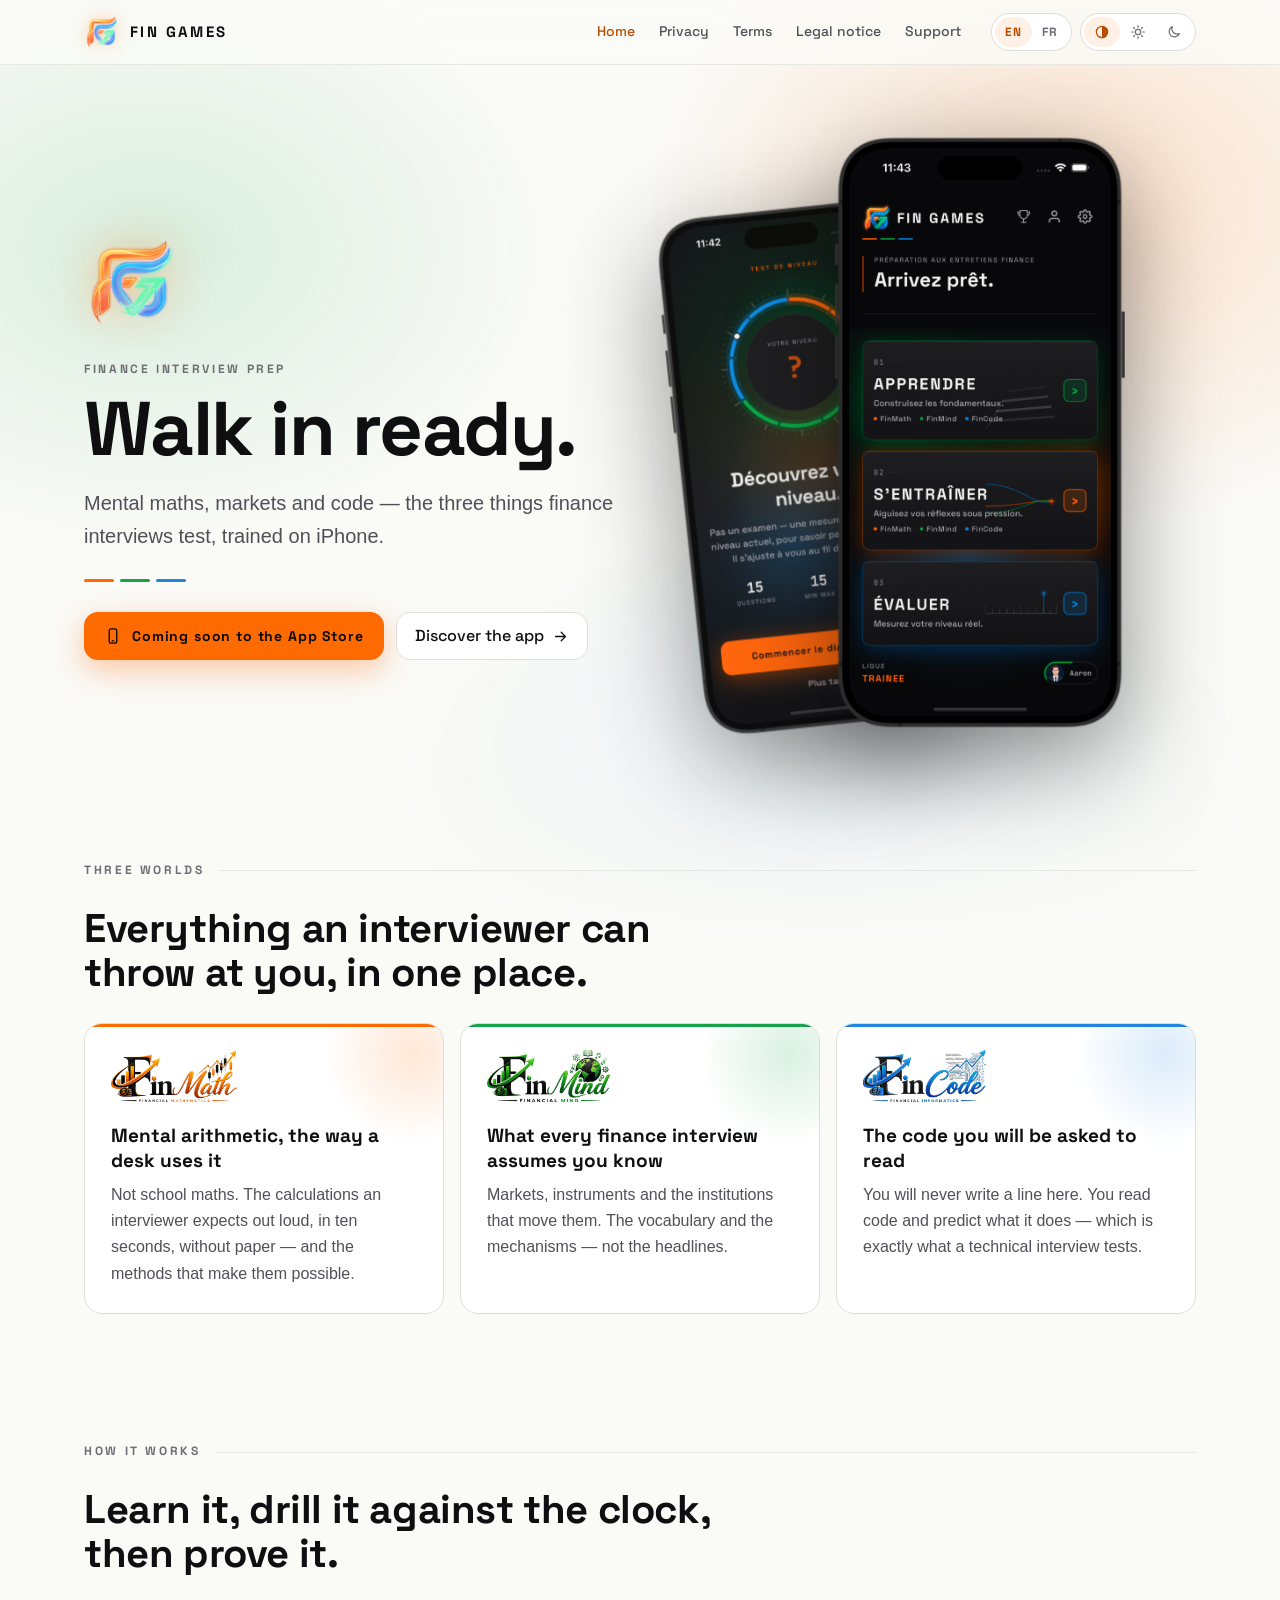
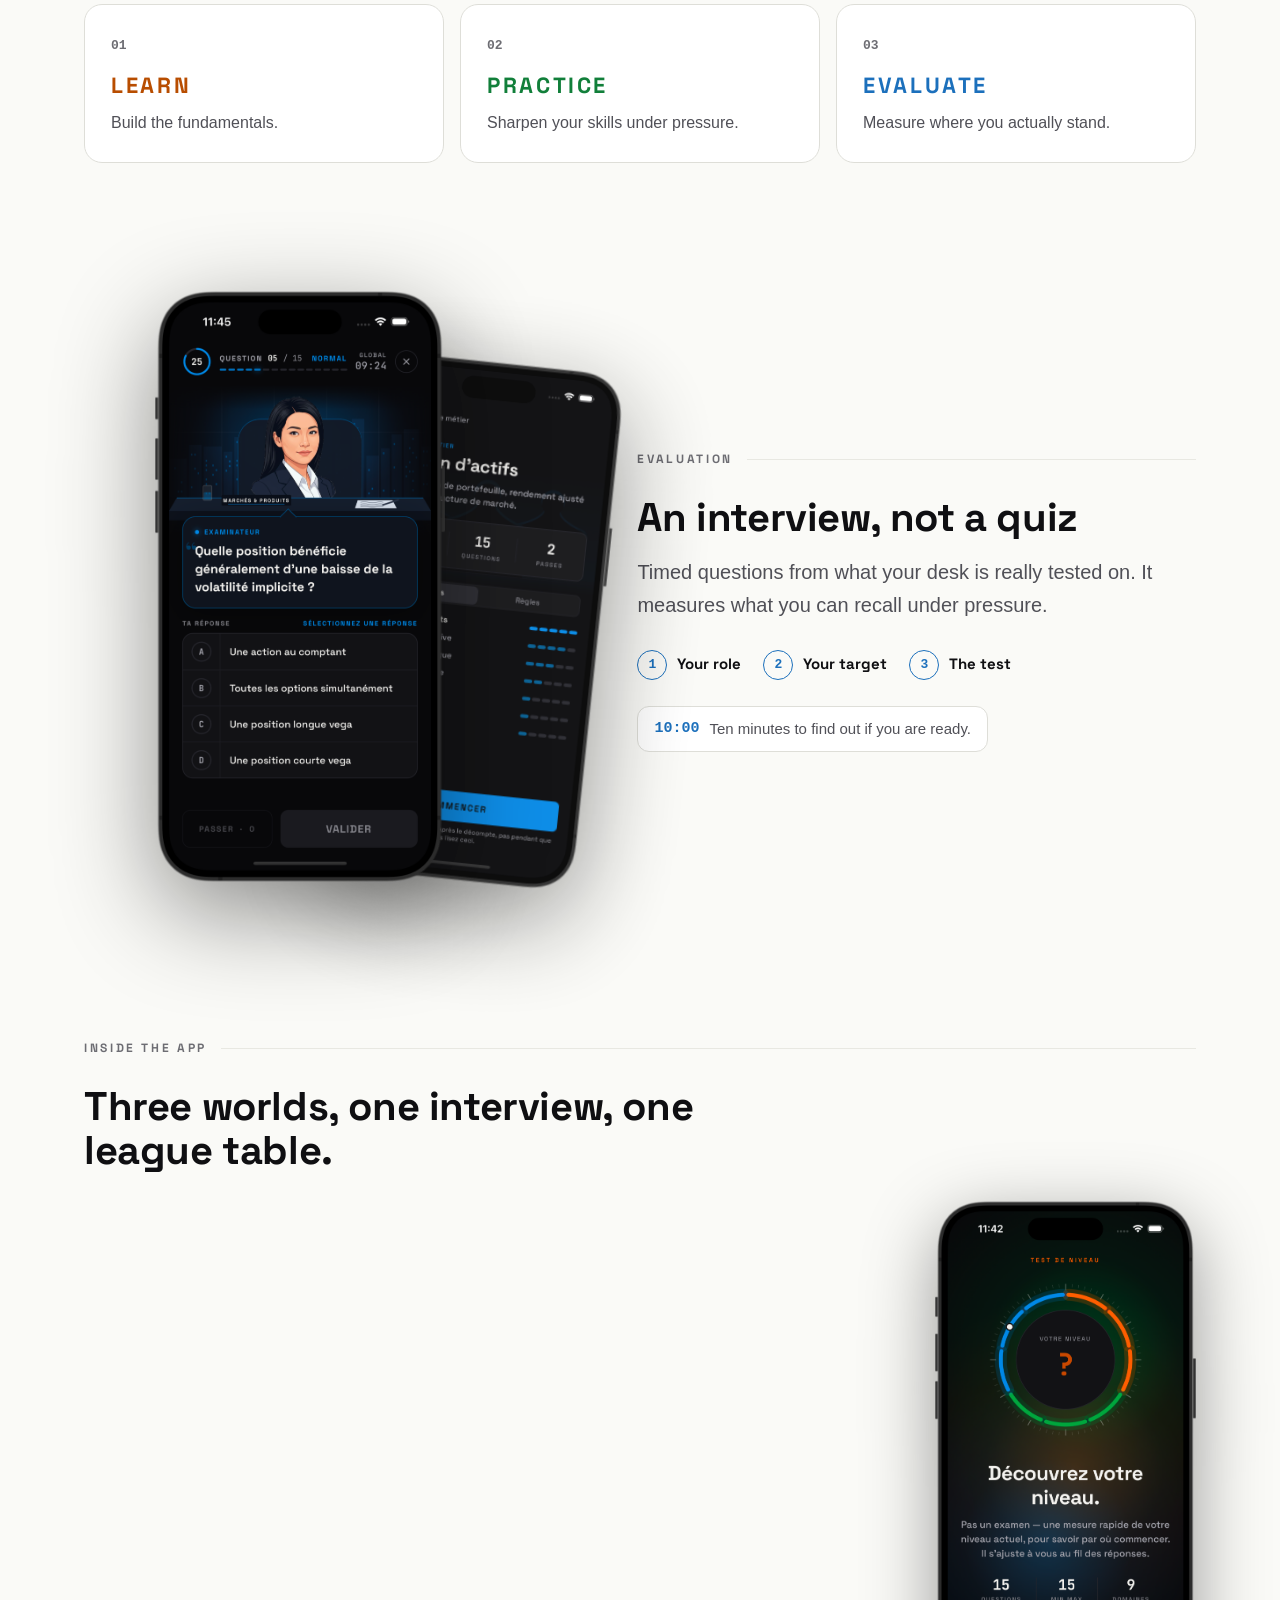
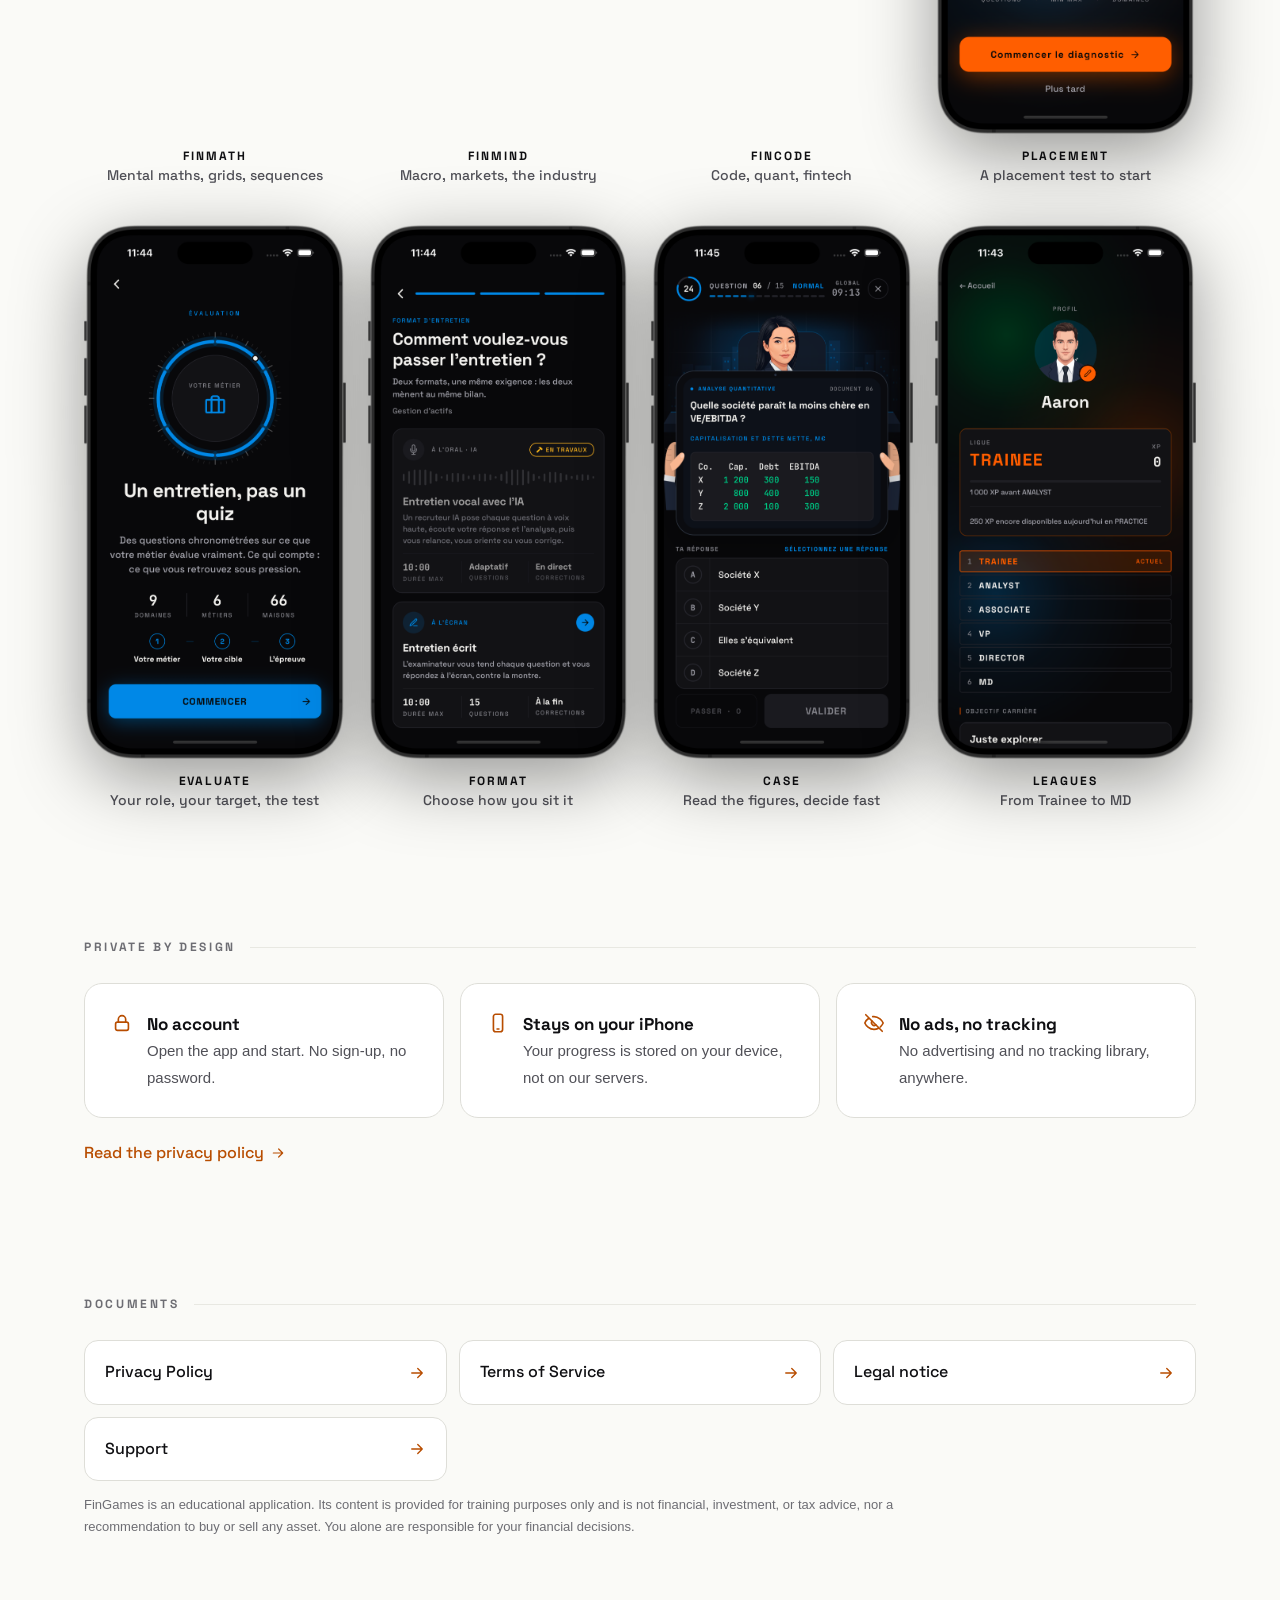
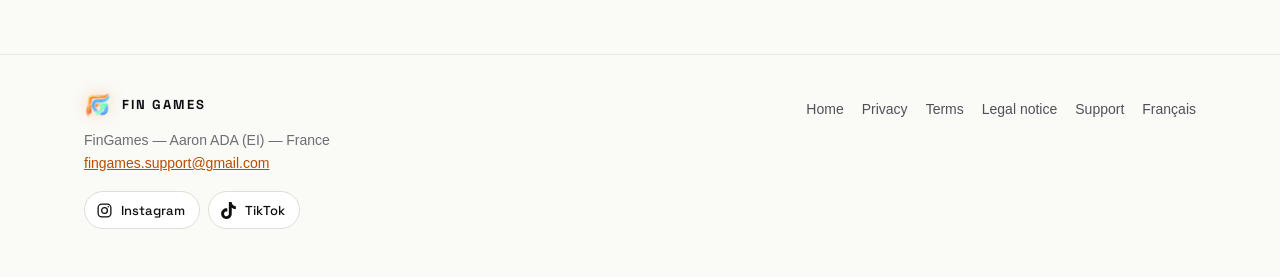
==== commit aed372ad: "Le compte Instagram officiel est @financegames_ Le lien pointait vers @fingames_, qui n'est pas le c" ====
--- a/index.html
+++ b/index.html
@@ -29,7 +29,7 @@
 <meta name="twitter:image:alt" content="FIN GAMES — finance interview prep on iPhone">
 <link rel="icon" type="image/png" href="assets/favicon.png">
 <link rel="apple-touch-icon" href="assets/apple-touch-icon.png">
-<script type="application/ld+json">{"@context":"https://schema.org","@type":"Organization","name":"FinGames","url":"https://fingames.app/","logo":"https://fingames.app/assets/logo.png","email":"fingames.support@gmail.com","sameAs":["https://www.instagram.com/fingames_/","https://www.tiktok.com/@financegames"]}</script>
+<script type="application/ld+json">{"@context":"https://schema.org","@type":"Organization","name":"FinGames","url":"https://fingames.app/","logo":"https://fingames.app/assets/logo.png","email":"fingames.support@gmail.com","sameAs":["https://www.instagram.com/financegames_/","https://www.tiktok.com/@financegames"]}</script>
 <script>(function(){var d=document.documentElement;d.classList.add("js");try{var t=localStorage.getItem("fg-theme");if(t==="light"||t==="dark")d.setAttribute("data-theme",t)}catch(e){}})();</script>
 <style>
 @font-face{font-family:"Space Grotesk";font-weight:400;font-display:swap;src:url(assets/fonts/SpaceGrotesk-400.ttf) format("truetype")}
@@ -401,7 +401,7 @@
     <a class="brand" href="index.html"><img src="assets/logo.png" alt="" width="28" height="28"><span class="word">FIN GAMES</span></a>
     <p>FinGames — Aaron ADA (EI) — France<br>
     <a href="mailto:fingames.support@gmail.com">fingames.support@gmail.com</a></p>
-    <ul class="social"><li><a href="https://www.instagram.com/fingames_/" target="_blank" rel="noopener noreferrer" aria-label="Instagram @fingames_ (opens in a new tab)"><svg viewBox="0 0 24 24" aria-hidden="true"><rect x="3" y="3" width="18" height="18" rx="5.2"/><circle cx="12" cy="12" r="4.1"/><circle cx="17.4" cy="6.6" r="1.1" fill="currentColor" stroke="none"/></svg><span><b>Instagram</b><em>@fingames_</em></span></a></li><li><a href="https://www.tiktok.com/@financegames" target="_blank" rel="noopener noreferrer" aria-label="TikTok @financegames (opens in a new tab)"><svg viewBox="0 0 24 24" aria-hidden="true"><path fill="currentColor" stroke="none" d="M12.53.02C13.84 0 15.14.01 16.44 0c.08 1.53.63 3.09 1.75 4.17 1.12 1.11 2.7 1.62 4.24 1.79v4.03c-1.44-.05-2.89-.35-4.2-.97-.57-.26-1.1-.59-1.62-.93-.01 2.92.01 5.84-.02 8.75-.08 1.4-.54 2.79-1.35 3.94-1.31 1.92-3.58 3.17-5.91 3.21-1.43.08-2.86-.31-4.08-1.03-2.02-1.19-3.44-3.37-3.65-5.71-.02-.5-.03-1-.01-1.49.18-1.9 1.12-3.72 2.58-4.96 1.66-1.44 3.98-2.13 6.15-1.72.02 1.48-.04 2.96-.04 4.44-.99-.32-2.15-.23-3.02.37-.63.41-1.11 1.04-1.36 1.75-.21.51-.15 1.07-.14 1.61.24 1.64 1.82 3.02 3.5 2.87 1.12-.01 2.19-.66 2.77-1.61.19-.33.4-.67.41-1.06.1-1.79.06-3.57.07-5.36.01-4.03-.01-8.05.02-12.07z"/></svg><span><b>TikTok</b><em>@financegames</em></span></a></li></ul>
+    <ul class="social"><li><a href="https://www.instagram.com/financegames_/" target="_blank" rel="noopener noreferrer" aria-label="Instagram @financegames_ (opens in a new tab)"><svg viewBox="0 0 24 24" aria-hidden="true"><rect x="3" y="3" width="18" height="18" rx="5.2"/><circle cx="12" cy="12" r="4.1"/><circle cx="17.4" cy="6.6" r="1.1" fill="currentColor" stroke="none"/></svg><span><b>Instagram</b><em>@financegames_</em></span></a></li><li><a href="https://www.tiktok.com/@financegames" target="_blank" rel="noopener noreferrer" aria-label="TikTok @financegames (opens in a new tab)"><svg viewBox="0 0 24 24" aria-hidden="true"><path fill="currentColor" stroke="none" d="M12.53.02C13.84 0 15.14.01 16.44 0c.08 1.53.63 3.09 1.75 4.17 1.12 1.11 2.7 1.62 4.24 1.79v4.03c-1.44-.05-2.89-.35-4.2-.97-.57-.26-1.1-.59-1.62-.93-.01 2.92.01 5.84-.02 8.75-.08 1.4-.54 2.79-1.35 3.94-1.31 1.92-3.58 3.17-5.91 3.21-1.43.08-2.86-.31-4.08-1.03-2.02-1.19-3.44-3.37-3.65-5.71-.02-.5-.03-1-.01-1.49.18-1.9 1.12-3.72 2.58-4.96 1.66-1.44 3.98-2.13 6.15-1.72.02 1.48-.04 2.96-.04 4.44-.99-.32-2.15-.23-3.02.37-.63.41-1.11 1.04-1.36 1.75-.21.51-.15 1.07-.14 1.61.24 1.64 1.82 3.02 3.5 2.87 1.12-.01 2.19-.66 2.77-1.61.19-.33.4-.67.41-1.06.1-1.79.06-3.57.07-5.36.01-4.03-.01-8.05.02-12.07z"/></svg><span><b>TikTok</b><em>@financegames</em></span></a></li></ul>
   </div>
   <nav aria-label="Documents"><a href="index.html">Home</a><a href="privacy.html">Privacy</a><a href="terms.html">Terms</a><a href="legal.html">Legal notice</a><a href="support.html">Support</a><a href="index.fr.html" hreflang="fr" lang="fr">Français</a></nav>
 </div></footer>
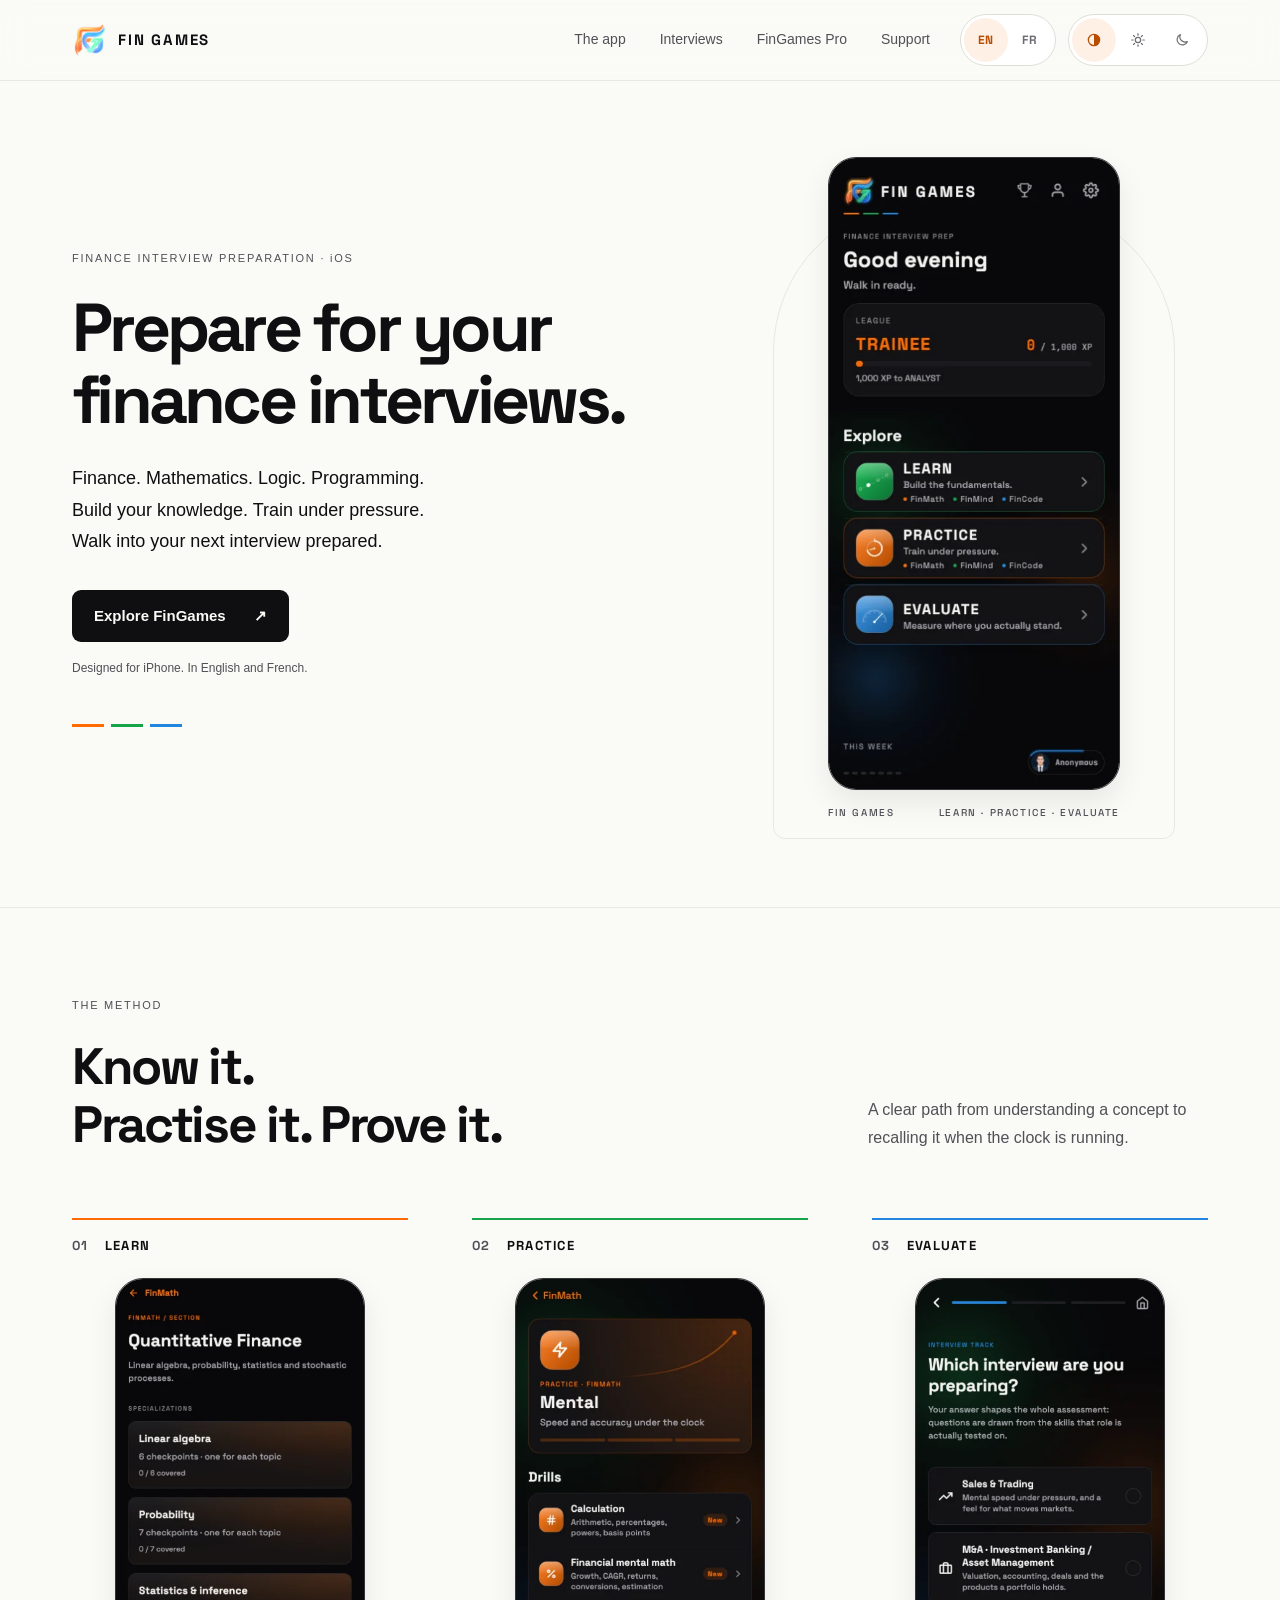
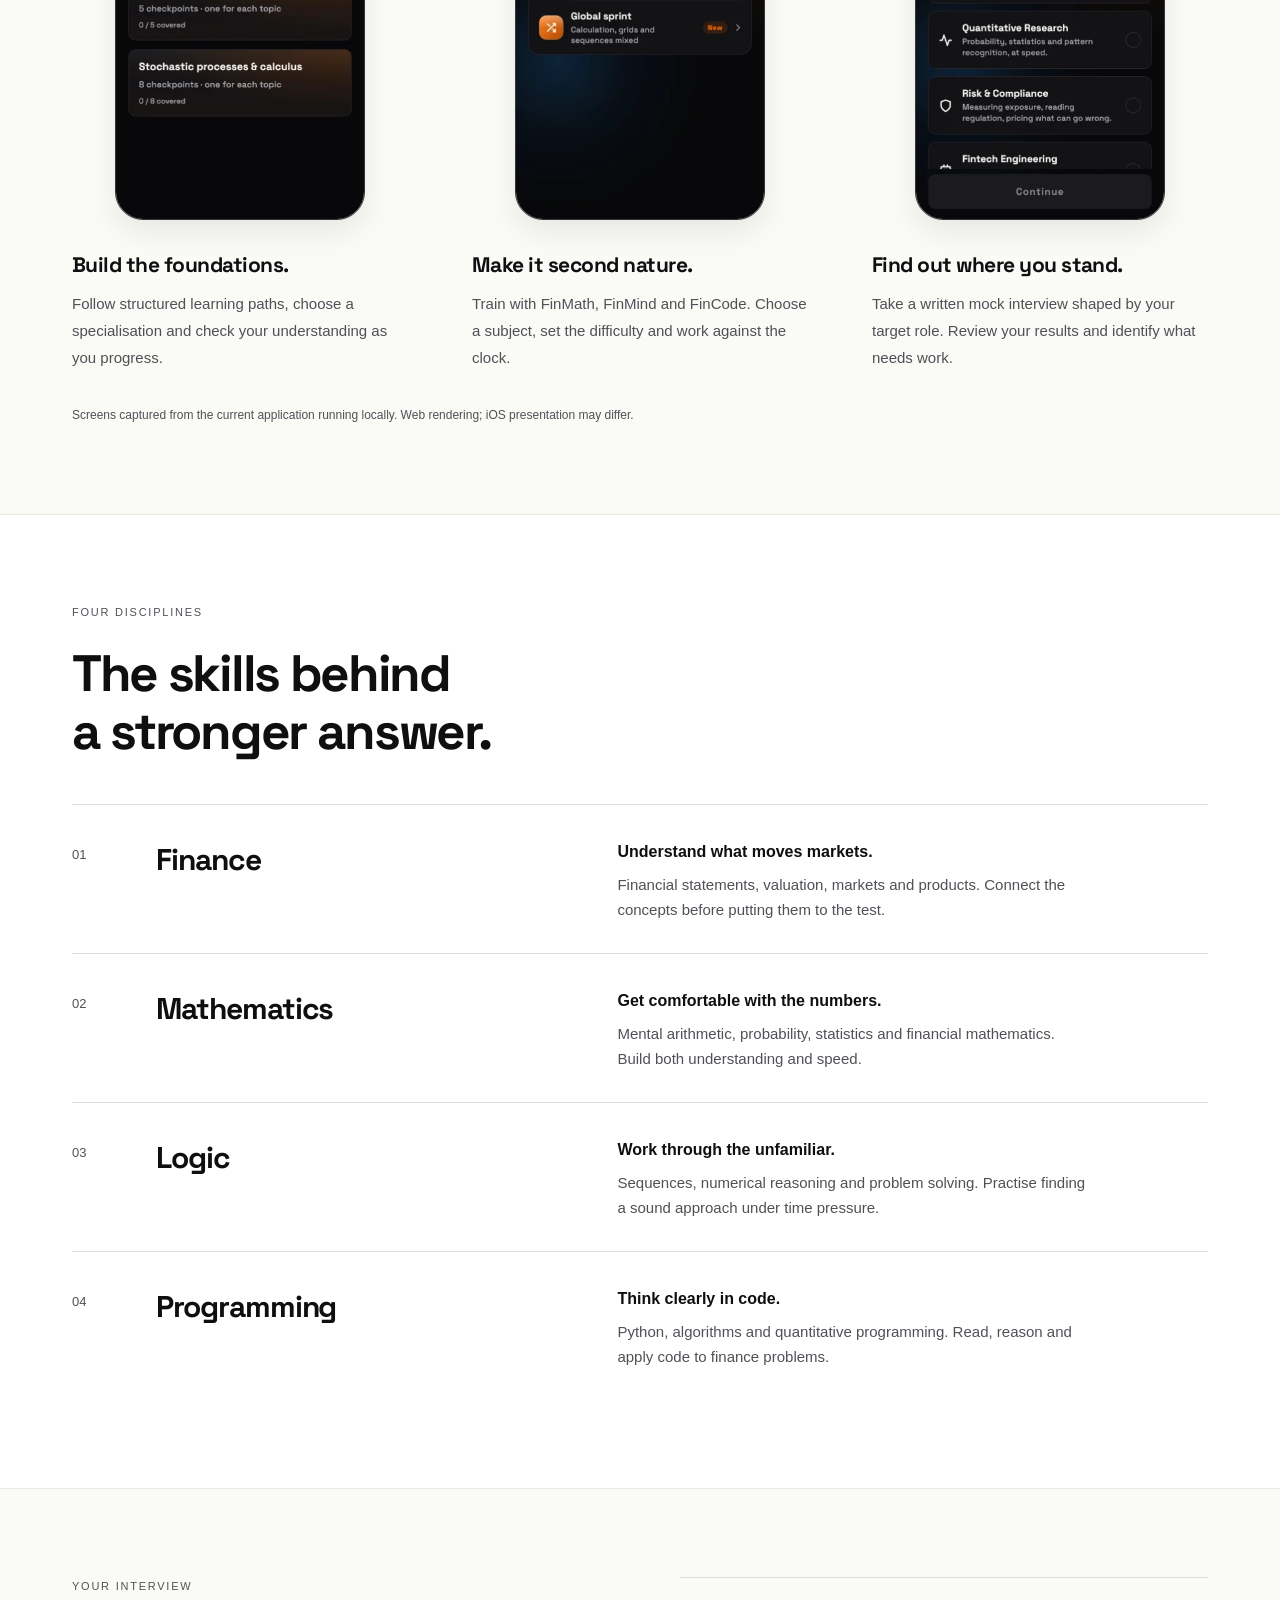
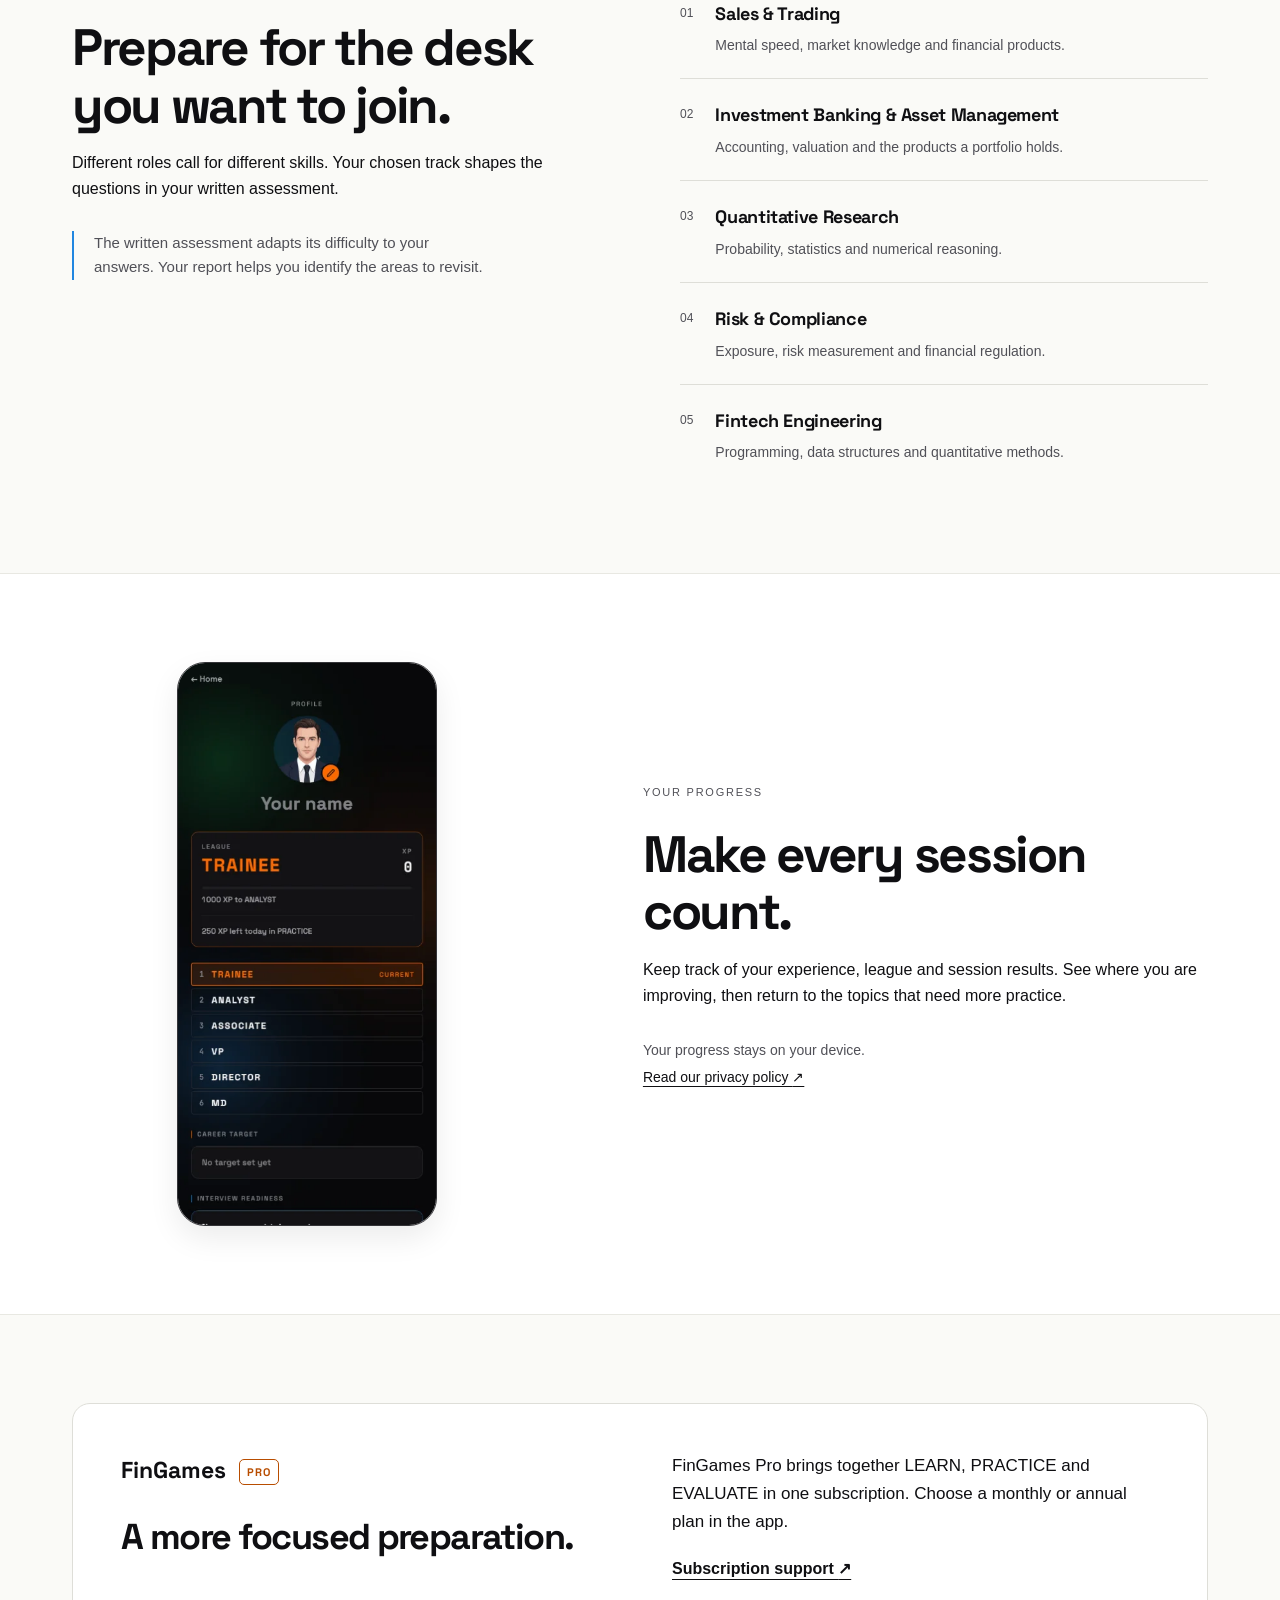
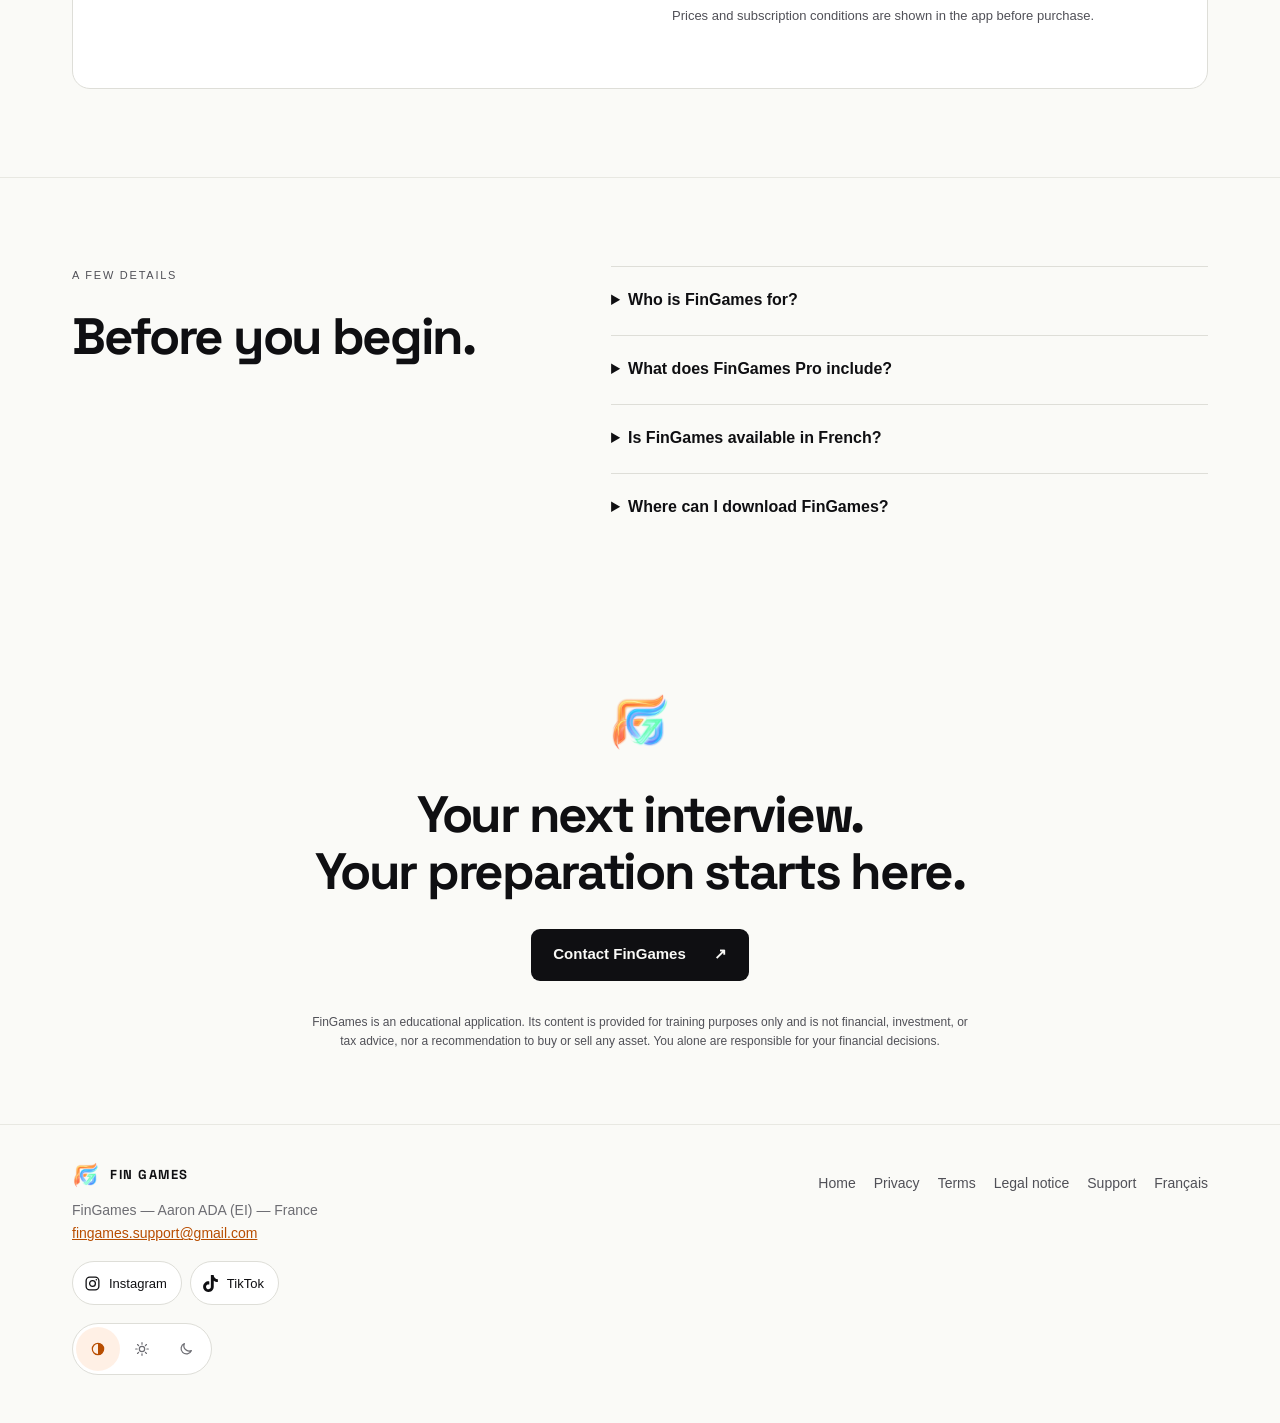
==== commit 67a272cb: "Refonte FinGames FR/EN : écrans actuels, présentation produit et SEO" ====
--- a/index.html
+++ b/index.html
@@ -3,8 +3,8 @@
 <head>
 <meta charset="utf-8">
 <meta name="viewport" content="width=device-width, initial-scale=1, viewport-fit=cover">
-<title>FIN GAMES — Finance interview prep</title>
-<meta name="description" content="Mental maths, markets and code: the three things finance interviews test, trained on iPhone.">
+<title>FinGames — Prepare for your finance interviews</title>
+<meta name="description" content="Prepare for finance interviews with FinGames on iPhone. Learn finance, mathematics, logic and programming, practise under pressure and assess your progress.">
 <link rel="canonical" href="https://fingames.app/">
 <link rel="alternate" hreflang="en" href="https://fingames.app/">
 <link rel="alternate" hreflang="fr" href="https://fingames.app/index.fr.html">
@@ -14,8 +14,8 @@
 <meta property="og:type" content="website">
 <meta property="og:site_name" content="FIN GAMES">
 <meta property="og:url" content="https://fingames.app/">
-<meta property="og:title" content="FIN GAMES — Finance interview prep">
-<meta property="og:description" content="Mental maths, markets and code: the three things finance interviews test, trained on iPhone.">
+<meta property="og:title" content="FinGames — Prepare for your finance interviews">
+<meta property="og:description" content="Prepare for finance interviews with FinGames on iPhone. Learn finance, mathematics, logic and programming, practise under pressure and assess your progress.">
 <meta property="og:locale" content="en_US">
 <meta property="og:locale:alternate" content="fr_FR">
 <meta property="og:image" content="https://fingames.app/assets/og-image.png">
@@ -23,378 +23,36 @@
 <meta property="og:image:height" content="630">
 <meta property="og:image:alt" content="FIN GAMES — finance interview prep on iPhone">
 <meta name="twitter:card" content="summary_large_image">
-<meta name="twitter:title" content="FIN GAMES — Finance interview prep">
-<meta name="twitter:description" content="Mental maths, markets and code: the three things finance interviews test, trained on iPhone.">
+<meta name="twitter:title" content="FinGames — Prepare for your finance interviews">
+<meta name="twitter:description" content="Prepare for finance interviews with FinGames on iPhone. Learn finance, mathematics, logic and programming, practise under pressure and assess your progress.">
 <meta name="twitter:image" content="https://fingames.app/assets/og-image.png">
 <meta name="twitter:image:alt" content="FIN GAMES — finance interview prep on iPhone">
 <link rel="icon" type="image/png" href="assets/favicon.png">
 <link rel="apple-touch-icon" href="assets/apple-touch-icon.png">
-<script type="application/ld+json">{"@context":"https://schema.org","@type":"Organization","name":"FinGames","url":"https://fingames.app/","logo":"https://fingames.app/assets/logo.png","email":"fingames.support@gmail.com","sameAs":["https://www.instagram.com/financegames_/","https://www.tiktok.com/@financegames"]}</script>
+<script type="application/ld+json">{"@context":"https://schema.org","@type":"Organization","name":"FinGames","url":"https://fingames.app/","logo":"https://fingames.app/assets/logo.png","email":"fingames.support@gmail.com","sameAs":["https://www.instagram.com/financegames_/","https://www.tiktok.com/@financegames"]}</script><script type="application/ld+json">{"@context":"https://schema.org","@type":"SoftwareApplication","name":"FinGames","operatingSystem":"iOS","applicationCategory":"EducationalApplication","inLanguage":["en","fr"],"url":"https://fingames.app/","description":"Prepare for finance interviews with FinGames on iPhone. Learn finance, mathematics, logic and programming, practise under pressure and assess your progress.","image":"https://fingames.app/assets/og-image.png","featureList":["Finance","Mathematics","Logic","Programming","LEARN","PRACTICE","EVALUATE"]}</script>
 <script>(function(){var d=document.documentElement;d.classList.add("js");try{var t=localStorage.getItem("fg-theme");if(t==="light"||t==="dark")d.setAttribute("data-theme",t)}catch(e){}})();</script>
-<style>
-@font-face{font-family:"Space Grotesk";font-weight:400;font-display:swap;src:url(assets/fonts/SpaceGrotesk-400.ttf) format("truetype")}
-@font-face{font-family:"Space Grotesk";font-weight:500;font-display:swap;src:url(assets/fonts/SpaceGrotesk-500.ttf) format("truetype")}
-@font-face{font-family:"Space Grotesk";font-weight:700;font-display:swap;src:url(assets/fonts/SpaceGrotesk-700.ttf) format("truetype")}
-@font-face{font-family:"JetBrains Mono";font-weight:700;font-display:swap;src:url(assets/fonts/JetBrainsMono-700.ttf) format("truetype")}
-:root{color-scheme:dark;--bg:#08080A;--surface:#121215;--sunken:#1A1A1F;--border:#26262C;--hairline:#1E1E23;
-  --fg:#F4F3F0;--dim:#A4A4AC;--faint:#828288;--accent:#FF6B00;--accent-text:#FF6B00;
-  --accent-soft:rgba(255,107,0,.14);--green:#16A34A;--green-text:#3ECF8E;--blue:#2186E0;--blue-text:#5AA8F0;
-  --bloom:.55;--shadow:0 30px 80px rgba(0,0,0,.55);}
-@media (prefers-color-scheme:light){:root:not([data-theme="dark"]){color-scheme:light;--bg:#FAFAF7;--surface:#FFFFFF;--sunken:#F1F1ED;--border:#DEDED8;--hairline:#E8E8E2;
-  --fg:#0F0F12;--dim:#505057;--faint:#6D6D73;--accent:#FF6B00;--accent-text:#B84D00;
-  --accent-soft:rgba(255,107,0,.10);--green:#16A34A;--green-text:#117F3A;--blue:#2186E0;--blue-text:#1C70BC;
-  --bloom:.32;--shadow:0 30px 70px rgba(15,15,18,.18);}:root:not([data-theme="dark"]) .on-dark{display:none} :root:not([data-theme="dark"]) .on-light{display:inline-block}}
-:root[data-theme="light"]{color-scheme:light;--bg:#FAFAF7;--surface:#FFFFFF;--sunken:#F1F1ED;--border:#DEDED8;--hairline:#E8E8E2;
-  --fg:#0F0F12;--dim:#505057;--faint:#6D6D73;--accent:#FF6B00;--accent-text:#B84D00;
-  --accent-soft:rgba(255,107,0,.10);--green:#16A34A;--green-text:#117F3A;--blue:#2186E0;--blue-text:#1C70BC;
-  --bloom:.32;--shadow:0 30px 70px rgba(15,15,18,.18);}
-:root[data-theme="light"] .on-dark{display:none} :root[data-theme="light"] .on-light{display:inline-block}
-*{box-sizing:border-box}
-html{-webkit-text-size-adjust:100%;scroll-behavior:smooth}
-@media (prefers-reduced-motion:reduce){html{scroll-behavior:auto}*{transition:none!important}}
-body{margin:0;background:var(--bg);color:var(--fg);font:400 16px/1.65 "Space Grotesk",-apple-system,BlinkMacSystemFont,"Segoe UI",sans-serif;
-  -webkit-font-smoothing:antialiased;overflow-x:hidden}
-img{max-width:100%;height:auto}
-a{color:var(--accent-text)}
-svg{width:1em;height:1em;fill:none;stroke:currentColor;stroke-width:1.8;stroke-linecap:round;stroke-linejoin:round}
-.on-light{display:none}
-.skip{position:absolute;left:-999px;top:0}
-.skip:focus{left:16px;top:12px;z-index:10;background:var(--surface);padding:8px 12px;border-radius:8px}
-:focus-visible{outline:2px solid var(--accent);outline-offset:3px;border-radius:6px}
-.wrap{width:100%;max-width:72rem;margin:0 auto;padding:0 20px}
-
-/* ── En-tête ── */
-.top{position:sticky;top:0;z-index:5;background:color-mix(in srgb,var(--bg) 82%,transparent);
-  -webkit-backdrop-filter:saturate(1.4) blur(14px);backdrop-filter:saturate(1.4) blur(14px);border-bottom:1px solid var(--hairline)}
-.top .wrap{display:flex;align-items:center;gap:20px;min-height:64px;flex-wrap:wrap}
-.brand{display:flex;align-items:center;gap:10px;text-decoration:none;color:var(--fg)}
-.brand img{width:36px;height:36px;filter:drop-shadow(0 0 8px rgba(255,107,0,.35))}
-.word{font-weight:700;letter-spacing:.16em;font-size:15px;white-space:nowrap}
-.menu{display:flex;gap:4px;margin-left:auto;flex-wrap:wrap}
-.menu a{color:var(--dim);text-decoration:none;font-size:14px;font-weight:500;padding:8px 10px;border-radius:8px}
-.menu a:hover{color:var(--fg);background:var(--sunken)}
-.menu a[aria-current]{color:var(--accent-text)}
-.tools{display:flex;align-items:center;gap:8px}
-.seg{display:inline-flex;padding:3px;border:1px solid var(--border);border-radius:999px;background:var(--surface)}
-.seg a,.seg button{appearance:none;border:0;background:none;color:var(--faint);font:700 12px/1 "Space Grotesk",sans-serif;
-  letter-spacing:.08em;min-width:34px;height:30px;padding:0 10px;border-radius:999px;display:inline-flex;align-items:center;
-  justify-content:center;gap:6px;text-decoration:none;cursor:pointer}
-.seg svg{font-size:16px}
-.seg a:hover,.seg button:hover{color:var(--fg)}
-.seg [aria-current],.seg [aria-pressed="true"]{background:var(--accent-soft);color:var(--accent-text)}
-.theme{display:none}
-.js .theme{display:inline-flex}
-@media (max-width:760px){
-  /* Sur un petit écran, un en-tête collant de trois lignes mangerait un tiers de la page :
-     il défile avec elle, et le menu tient sur une seule ligne qui glisse. */
-  .top{position:relative}
-  .top .wrap{gap:6px 12px;padding-top:10px;padding-bottom:6px}
-  .menu{order:3;width:calc(100% + 20px);margin:0 -10px;overflow-x:auto;flex-wrap:nowrap;scrollbar-width:none}
-  .menu::-webkit-scrollbar{display:none}
-  .menu a{white-space:nowrap}
-  .tools{margin-left:auto}
-  .theme button{min-width:30px;padding:0 7px}
-}
-
-/* ── Accueil : l'ouverture ── */
-.hero{position:relative;padding:72px 0 40px;isolation:isolate}
-/* Le halo et les téléphones inclinés débordent à dessein : on les coupe au bord de l'écran,
-   sans jamais créer de défilement horizontal (que Safari iOS ne masque pas toujours). */
-.hero,.spot{overflow-x:clip}
-.blooms{position:absolute;inset:-120px -10vw -160px;z-index:-1;pointer-events:none;opacity:var(--bloom);
-  -webkit-mask-image:linear-gradient(to bottom,#000 55%,transparent);mask-image:linear-gradient(to bottom,#000 55%,transparent);
-  background:radial-gradient(38% 42% at 18% 30%,rgba(22,163,74,.45),transparent 70%),
-             radial-gradient(40% 46% at 78% 26%,rgba(255,107,0,.55),transparent 70%),
-             radial-gradient(42% 44% at 62% 88%,rgba(33,134,224,.45),transparent 72%)}
-.hero .wrap{display:grid;grid-template-columns:1.05fr .95fr;gap:48px;align-items:center}
-.hero-logo{width:96px;height:96px;margin-bottom:22px;filter:drop-shadow(0 0 22px rgba(255,107,0,.4))}
-.eyebrow{margin:0 0 10px;color:var(--faint);font-size:12px;font-weight:700;letter-spacing:.22em}
-.hero h1{margin:0;font-size:clamp(44px,7vw,76px);line-height:1.02;letter-spacing:-.02em;font-weight:700}
-.lead{margin:20px 0 0;font-size:clamp(17px,2vw,20px);color:var(--dim);max-width:34rem}
-.bars{display:flex;gap:6px;margin:26px 0 0}
-.bars i{display:block;width:30px;height:3px;border-radius:9px}
-.bars i:nth-child(1){background:var(--accent)}.bars i:nth-child(2){background:var(--green)}.bars i:nth-child(3){background:var(--blue)}
-.actions{display:flex;flex-wrap:wrap;gap:12px;margin-top:30px}
-.soon{display:inline-flex;align-items:center;gap:10px;height:48px;padding:0 20px;border-radius:14px;
-  background:var(--accent);color:#0A0A0B;font-weight:700;letter-spacing:.06em;font-size:14px;
-  box-shadow:0 10px 30px rgba(255,107,0,.35)}
-.soon svg{font-size:18px}
-.ghost{display:inline-flex;align-items:center;gap:8px;height:48px;padding:0 18px;border-radius:14px;
-  border:1px solid var(--border);color:var(--fg);text-decoration:none;font-weight:500;background:var(--surface)}
-.ghost:hover{border-color:var(--accent)}
-.ghost svg{font-size:17px}
-.phones{position:relative;height:620px}
-.phone{position:absolute;width:290px;filter:drop-shadow(0 30px 50px rgba(0,0,0,.45))}
-.phone.front{right:14%;top:0;z-index:2}
-.phone.back{right:52%;top:70px;width:255px;opacity:.95;transform:rotate(-6deg)}
-.phones.alt .phone.front{right:auto;left:14%}
-.phones.alt .phone.back{right:auto;left:52%;transform:rotate(6deg)}
-@media (max-width:900px){
-  .hero{padding-top:44px}
-  .hero .wrap{grid-template-columns:1fr;gap:28px}
-  .phones{height:auto;display:flex;justify-content:center;gap:0}
-  .phone{position:relative;width:min(52vw,250px)}
-  .phone.front,.phones.alt .phone.front{right:auto;left:auto;top:auto}
-  .phone.back,.phones.alt .phone.back{right:auto;left:auto;top:26px;width:min(44vw,215px);margin-right:-10vw}
-  .phones.alt{flex-direction:row-reverse}
-  .phones.alt .phone.back{margin:0 0 0 -10vw}
-}
-/* L'entrée : le texte, puis les téléphones. Rien ne bouge pour qui a réduit les animations. */
-@keyframes rise{from{opacity:0;transform:translateY(22px)}}
-@keyframes rise-l{from{opacity:0;transform:translateY(30px) rotate(-6deg)}to{opacity:.95;transform:rotate(-6deg)}}
-@media (prefers-reduced-motion:no-preference){
-  .hero .wrap>div:first-child{animation:rise .7s cubic-bezier(.2,.7,.2,1) both}
-  .hero .phone.front{animation:rise .9s .12s cubic-bezier(.2,.7,.2,1) both}
-  .hero .phone.back{animation:rise-l .9s .24s cubic-bezier(.2,.7,.2,1) both}
-}
-
-/* ── Sections ── */
-.band{padding:64px 0}
-.kicker{display:flex;align-items:center;gap:14px;margin:0 0 26px;color:var(--faint);font-size:12px;font-weight:700;letter-spacing:.22em}
-.kicker::after{content:"";flex:1;height:1px;background:var(--hairline)}
-.band h2{font-size:clamp(28px,4vw,40px);line-height:1.1;letter-spacing:-.01em;margin:0 0 28px;max-width:40rem}
-.grid3{display:grid;grid-template-columns:repeat(3,1fr);gap:16px}
-@media (max-width:900px){.grid3{grid-template-columns:1fr}}
-.card{position:relative;background:var(--surface);border:1px solid var(--border);border-radius:18px;padding:26px;overflow:hidden}
-.world::before{content:"";position:absolute;left:0;top:0;right:0;height:3px;background:var(--c)}
-.world::after{content:"";position:absolute;right:-60px;top:-60px;width:180px;height:180px;border-radius:50%;
-  background:radial-gradient(closest-side,var(--c),transparent);opacity:.16}
-.world img{height:52px;width:auto;margin-bottom:14px}
-.world h3{margin:0 0 8px;font-size:19px;line-height:1.3}
-.world p{margin:0;color:var(--dim)}
-.step .idx{font:700 13px "JetBrains Mono",monospace;color:var(--faint)}
-.step h3{margin:10px 0 6px;font-size:22px;letter-spacing:.12em}
-.step p{margin:0;color:var(--dim)}
-.step:nth-child(1) h3{color:var(--accent-text)}.step:nth-child(2) h3{color:var(--green-text)}.step:nth-child(3) h3{color:var(--blue-text)}
-.gallery{display:grid;grid-template-columns:repeat(4,1fr);gap:40px 22px;align-items:start}
-.shot{margin:0;text-align:center}
-.shot img{display:block;margin:0 auto;filter:drop-shadow(0 20px 36px rgba(0,0,0,.4));transition:transform .35s cubic-bezier(.2,.7,.2,1)}
-.shot:hover img{transform:translateY(-6px)}
-.shot figcaption{margin-top:14px;color:var(--dim);font-size:14px;font-weight:500;line-height:1.35}
-.shot figcaption b{display:block;color:var(--fg);font-size:12px;letter-spacing:.16em;margin-bottom:2px}
-@media (max-width:900px){
-  .gallery{grid-template-columns:none;grid-auto-flow:column;grid-auto-columns:min(62%,250px);overflow-x:auto;
-    scroll-snap-type:x mandatory;padding:4px 20px 18px;margin:0 -20px;scroll-padding:0 20px;overscroll-behavior-x:contain}
-  .shot{scroll-snap-align:center}
-}
-.swipe{display:none;margin:4px 0 0;color:var(--faint);font-size:13px}
-@media (max-width:900px){.swipe{display:block}}
-
-/* ── L'entretien : le mode qui distingue l'application ── */
-.spot .wrap{display:grid;grid-template-columns:.95fr 1.05fr;gap:48px;align-items:center}
-.spot h2{margin-bottom:16px}
-.spot .lead{margin-top:0}
-.stages{list-style:none;display:flex;flex-wrap:wrap;gap:10px 22px;margin:28px 0 0;padding:0}
-.stages li{display:flex;align-items:center;gap:10px;font-weight:700;font-size:15px}
-.stages li span{display:inline-flex;align-items:center;justify-content:center;width:30px;height:30px;border-radius:50%;
-  border:1.5px solid var(--blue-text);color:var(--blue-text);font:700 13px "JetBrains Mono",monospace}
-.stopwatch{display:inline-flex;align-items:center;gap:10px;margin:26px 0 0;padding:10px 16px;border-radius:12px;
-  border:1px solid var(--border);background:var(--surface);color:var(--dim);font-size:15px}
-.stopwatch b{color:var(--blue-text);font:700 15px "JetBrains Mono",monospace}
-@media (max-width:900px){
-  .spot .wrap{grid-template-columns:1fr;gap:34px}
-  .spot .copy{order:-1}
-}
-.promise{display:grid;grid-template-columns:repeat(3,1fr);gap:16px}
-@media (max-width:900px){.promise{grid-template-columns:1fr}}
-.promise .card{display:flex;gap:14px;align-items:flex-start}
-.promise svg{flex:none;font-size:22px;color:var(--accent-text);margin-top:2px}
-.promise strong{display:block;font-size:17px}
-.promise span{color:var(--dim);font-size:15px}
-.more{display:inline-flex;align-items:center;gap:6px;margin-top:22px;font-weight:500;text-decoration:none}
-.more svg{font-size:16px}
-.fine{color:var(--faint);font-size:13px;max-width:52rem}
-.docs{display:grid;grid-template-columns:repeat(3,1fr);gap:12px}
-@media (max-width:760px){.docs{grid-template-columns:1fr}}
-.docs a{display:flex;align-items:center;justify-content:space-between;gap:10px;padding:18px 20px;border-radius:14px;
-  border:1px solid var(--border);background:var(--surface);color:var(--fg);text-decoration:none;font-weight:500}
-.docs a:hover{border-color:var(--accent)}
-.docs svg{color:var(--accent-text);font-size:18px}
-
-/* ── Documents légaux ── */
-.doc{padding:48px 0 24px}
-.doc .wrap{display:grid;grid-template-columns:15rem minmax(0,46rem);gap:56px;justify-content:center}
-.toc{position:sticky;top:96px;align-self:start;max-height:calc(100vh - 120px);overflow:auto;font-size:13.5px}
-.toc p{margin:0 0 10px;color:var(--faint);font-size:12px;font-weight:700;letter-spacing:.2em}
-.toc ol{list-style:none;margin:0;padding:0;border-left:1px solid var(--hairline)}
-.toc a{display:block;padding:5px 0 5px 14px;color:var(--dim);text-decoration:none;line-height:1.35}
-.toc a:hover{color:var(--accent-text)}
-.toc .n{font:700 11px "JetBrains Mono",monospace;color:var(--faint);margin-right:6px}
-@media (max-width:960px){.doc .wrap{grid-template-columns:minmax(0,1fr)}.toc{display:none}}
-.doc h1{font-size:clamp(34px,5vw,48px);line-height:1.08;letter-spacing:-.015em;margin:0 0 12px}
-.meta{color:var(--faint);font-size:14px;margin:0 0 30px;display:flex;flex-wrap:wrap;gap:6px 16px}
-.doc-section{border-top:1px solid var(--hairline);padding-top:26px;margin-top:26px;scroll-margin-top:84px}
-.doc-section h2{font-size:15px;letter-spacing:.08em;display:flex;gap:12px;margin:0 0 12px;line-height:1.4}
-.n{color:var(--accent-text);font:700 14px "JetBrains Mono",monospace}
-.doc p,.doc li{color:var(--fg)}
-.doc ul{padding-left:1.15rem}
-.doc li{margin:4px 0}
-dl{display:grid;grid-template-columns:auto minmax(0,1fr);gap:6px 18px;margin:10px 0 0}
-dt{color:var(--faint);font-size:14px}
-dd{margin:0;overflow-wrap:anywhere}
-@media (max-width:520px){dl{grid-template-columns:minmax(0,1fr);gap:2px}dd+dt{margin-top:10px}}
-.intro{font-size:17px}
-
-/* ── Support ── */
-.contact{display:flex;flex-wrap:wrap;align-items:center;justify-content:space-between;gap:18px;margin:6px 0 34px;
-  padding:26px;border-radius:18px;border:1px solid var(--accent);background:linear-gradient(135deg,var(--accent-soft),transparent 70%),var(--surface)}
-.contact strong{display:block;font-size:13px;letter-spacing:.2em;color:var(--faint)}
-.contact .addr{font:700 clamp(16px,2.4vw,20px) "JetBrains Mono",monospace;color:var(--fg);word-break:break-all}
-.contact .soon{text-decoration:none}
-
-/* ── Pied de page ── */
-.foot{margin-top:40px;border-top:1px solid var(--hairline);padding:36px 0 48px;color:var(--faint);font-size:14px}
-.foot .wrap{display:flex;flex-wrap:wrap;gap:24px;justify-content:space-between;align-items:flex-start}
-.foot .brand img{width:28px;height:28px}
-.foot .word{font-size:13px;color:var(--fg)}
-.foot p{margin:10px 0 0}
-.foot nav{display:flex;flex-wrap:wrap;gap:0 18px}
-.foot nav a{color:var(--dim);text-decoration:none;padding:7px 0}
-.foot nav a:hover{color:var(--accent-text)}
-.social{list-style:none;display:flex;flex-wrap:wrap;gap:8px;margin:16px 0 0;padding:0}
-.social a{display:inline-flex;align-items:center;gap:8px;height:38px;padding:0 14px 0 11px;border-radius:999px;
-  border:1px solid var(--border);background:var(--surface);color:var(--fg);text-decoration:none;font-size:13px;
-  transition:border-color .2s,color .2s}
-.social a:hover{border-color:var(--accent);color:var(--accent-text)}
-.social svg{font-size:17px}
-.social b{font-weight:500}
-.social em{display:none}
-.follow,.doc .follow{list-style:none;display:grid;grid-template-columns:repeat(2,1fr);gap:12px;margin:14px 0 0;padding:0}
-.doc .follow li{margin:0}
-@media (max-width:560px){.follow,.doc .follow{grid-template-columns:1fr}}
-.follow a{display:flex;align-items:center;gap:14px;padding:16px 18px;border-radius:14px;border:1px solid var(--border);
-  background:var(--surface);color:var(--fg);text-decoration:none;transition:border-color .2s}
-.follow a:hover{border-color:var(--accent)}
-.follow svg{flex:none;font-size:24px;color:var(--accent-text)}
-.follow span{display:flex;flex-direction:column;line-height:1.3}
-.follow b{font-size:15px}
-.follow em{font:700 13px "JetBrains Mono",monospace;font-style:normal;color:var(--dim)}
-.todo{color:var(--accent-text)}
-</style>
+<link rel="stylesheet" href="assets/site.css">
 </head>
 <body>
 <a class="skip" href="#main">Skip to content</a>
 <header class="top"><div class="wrap">
   <a class="brand" href="index.html"><img src="assets/logo.png" alt="" width="36" height="36"><span class="word">FIN GAMES</span></a>
-  <nav class="menu" aria-label="Home"><a href="index.html" aria-current="page">Home</a><a href="privacy.html">Privacy</a><a href="terms.html">Terms</a><a href="legal.html">Legal notice</a><a href="support.html">Support</a></nav>
+  <nav class="menu" id="product-menu" aria-label="Home"><a href="#method">The app</a><a href="#interviews">Interviews</a><a href="#pro">FinGames Pro</a><a href="support.html">Support</a></nav>
   <div class="tools">
+    <button class="menu-toggle" type="button" aria-expanded="false" aria-controls="product-menu">Menu</button>
     <nav class="seg" aria-label="Language"><a href="index.html" hreflang="en" lang="en" aria-current="true">EN</a><a href="index.fr.html" hreflang="fr" lang="fr">FR</a></nav>
     <div class="seg theme" role="group" aria-label="Theme"><button type="button" data-set-theme="system" aria-pressed="false" title="System" aria-label="Theme : System"><svg viewBox="0 0 24 24" aria-hidden="true"><circle cx="12" cy="12" r="8.5"/><path d="M12 3.5a8.5 8.5 0 0 1 0 17z" fill="currentColor" stroke="none"/></svg></button><button type="button" data-set-theme="light" aria-pressed="false" title="Light" aria-label="Theme : Light"><svg viewBox="0 0 24 24" aria-hidden="true"><circle cx="12" cy="12" r="4"/><path d="M12 2.5v2.2M12 19.3v2.2M2.5 12h2.2M19.3 12h2.2M5.3 5.3l1.6 1.6M17.1 17.1l1.6 1.6M5.3 18.7l1.6-1.6M17.1 6.9l1.6-1.6"/></svg></button><button type="button" data-set-theme="dark" aria-pressed="false" title="Dark" aria-label="Theme : Dark"><svg viewBox="0 0 24 24" aria-hidden="true"><path d="M20 14.5A8 8 0 0 1 9.5 4a8 8 0 1 0 10.5 10.5z"/></svg></button></div>
   </div>
 </div></header>
 <main id="main">
-<section class="hero">
-<div class="blooms" aria-hidden="true"></div>
-<div class="wrap">
-  <div>
-    <img class="hero-logo" src="assets/logo.png" alt="FIN GAMES" width="96" height="96">
-    <p class="eyebrow">FINANCE INTERVIEW PREP</p>
-    <h1>Walk in ready.</h1>
-    <p class="lead">Mental maths, markets and code — the three things finance interviews test, trained on iPhone.</p>
-    <div class="bars" aria-hidden="true"><i></i><i></i><i></i></div>
-    <div class="actions">
-      <span class="soon"><svg viewBox="0 0 24 24" aria-hidden="true"><rect x="7" y="2.5" width="10" height="19" rx="2.5"/><path d="M11 18.5h2"/></svg>Coming soon to the App Store</span>
-      <a class="ghost" href="#worlds">Discover the app<svg viewBox="0 0 24 24" aria-hidden="true"><path d="M5 12h14M13 6l6 6-6 6"/></svg></a>
-    </div>
-  </div>
-  <div class="phones" aria-hidden="true">
-    <img class="phone back" src="assets/screen-diagnostic.png" alt="" width="659" height="1344" decoding="async">
-    <img class="phone front" src="assets/screen-home.png" alt="" width="659" height="1344" fetchpriority="high">
-  </div>
-</div>
-</section>
-
-<section class="band" id="worlds"><div class="wrap">
-  <p class="kicker">THREE WORLDS</p>
-  <h2>Everything an interviewer can throw at you, in one place.</h2>
-  <div class="grid3">
-<article class="card world" style="--c:var(--accent)">
-  <img class="on-dark" src="assets/worlds/finmath-dark.png" alt="FinMath" width="210" height="86">
-  <img class="on-light" src="assets/worlds/finmath-light.png" alt="FinMath" width="210" height="86">
-  <h3>Mental arithmetic, the way a desk uses it</h3>
-  <p>Not school maths. The calculations an interviewer expects out loud, in ten seconds, without paper — and the methods that make them possible.</p>
-</article>
-<article class="card world" style="--c:var(--green)">
-  <img class="on-dark" src="assets/worlds/finmind-dark.png" alt="FinMind" width="210" height="89">
-  <img class="on-light" src="assets/worlds/finmind-light.png" alt="FinMind" width="210" height="89">
-  <h3>What every finance interview assumes you know</h3>
-  <p>Markets, instruments and the institutions that move them. The vocabulary and the mechanisms — not the headlines.</p>
-</article>
-<article class="card world" style="--c:var(--blue)">
-  <img class="on-dark" src="assets/worlds/fincode-dark.png" alt="FinCode" width="210" height="89">
-  <img class="on-light" src="assets/worlds/fincode-light.png" alt="FinCode" width="210" height="89">
-  <h3>The code you will be asked to read</h3>
-  <p>You will never write a line here. You read code and predict what it does — which is exactly what a technical interview tests.</p>
-</article>
-  </div>
-</div></section>
-
-<section class="band"><div class="wrap">
-  <p class="kicker">HOW IT WORKS</p>
-  <h2>Learn it, drill it against the clock, then prove it.</h2>
-  <div class="grid3">
-<article class="card step"><span class="idx">01</span>
-  <h3>LEARN</h3>
-  <p>Build the fundamentals.</p></article>
-<article class="card step"><span class="idx">02</span>
-  <h3>PRACTICE</h3>
-  <p>Sharpen your skills under pressure.</p></article>
-<article class="card step"><span class="idx">03</span>
-  <h3>EVALUATE</h3>
-  <p>Measure where you actually stand.</p></article>
-  </div>
-</div></section>
-
-<section class="band spot" id="interview"><div class="wrap">
-  <div class="phones alt" aria-hidden="true">
-    <img class="phone back" src="assets/screen-brief.png" alt="" width="659" height="1344" loading="lazy" decoding="async">
-    <img class="phone front" src="assets/screen-question.png" alt="" width="659" height="1344" loading="lazy" decoding="async">
-  </div>
-  <div class="copy">
-    <p class="kicker">EVALUATION</p>
-    <h2>An interview, not a quiz</h2>
-    <p class="lead">Timed questions from what your desk is really tested on. It measures what you can recall under pressure.</p>
-    <ol class="stages"><li><span>1</span>Your role</li><li><span>2</span>Your target</li><li><span>3</span>The test</li></ol>
-    <p class="stopwatch"><b>10:00</b>Ten minutes to find out if you are ready.</p>
-  </div>
-</div></section>
-
-<section class="band" id="screens"><div class="wrap">
-  <p class="kicker">INSIDE THE APP</p>
-  <h2>Three worlds, one interview, one league table.</h2>
-  <div class="gallery">
-<figure class="shot"><img src="assets/screen-finmath.png" alt="FINMATH — Mental maths, grids, sequences" width="659" height="1344" loading="lazy" decoding="async"><figcaption><b>FINMATH</b>Mental maths, grids, sequences</figcaption></figure>
-<figure class="shot"><img src="assets/screen-finmind.png" alt="FINMIND — Macro, markets, the industry" width="659" height="1344" loading="lazy" decoding="async"><figcaption><b>FINMIND</b>Macro, markets, the industry</figcaption></figure>
-<figure class="shot"><img src="assets/screen-fincode.png" alt="FINCODE — Code, quant, fintech" width="659" height="1344" loading="lazy" decoding="async"><figcaption><b>FINCODE</b>Code, quant, fintech</figcaption></figure>
-<figure class="shot"><img src="assets/screen-diagnostic.png" alt="PLACEMENT — A placement test to start" width="659" height="1344" loading="lazy" decoding="async"><figcaption><b>PLACEMENT</b>A placement test to start</figcaption></figure>
-<figure class="shot"><img src="assets/screen-evaluate.png" alt="EVALUATE — Your role, your target, the test" width="659" height="1344" loading="lazy" decoding="async"><figcaption><b>EVALUATE</b>Your role, your target, the test</figcaption></figure>
-<figure class="shot"><img src="assets/screen-format.png" alt="FORMAT — Choose how you sit it" width="659" height="1344" loading="lazy" decoding="async"><figcaption><b>FORMAT</b>Choose how you sit it</figcaption></figure>
-<figure class="shot"><img src="assets/screen-document.png" alt="CASE — Read the figures, decide fast" width="659" height="1344" loading="lazy" decoding="async"><figcaption><b>CASE</b>Read the figures, decide fast</figcaption></figure>
-<figure class="shot"><img src="assets/screen-profile.png" alt="LEAGUES — From Trainee to MD" width="659" height="1344" loading="lazy" decoding="async"><figcaption><b>LEAGUES</b>From Trainee to MD</figcaption></figure>
-  </div>
-  <p class="swipe" aria-hidden="true">Swipe to see more screens →</p>
-</div></section>
-
-<section class="band"><div class="wrap">
-  <p class="kicker">PRIVATE BY DESIGN</p>
-  <div class="promise">
-<div class="card"><svg viewBox="0 0 24 24" aria-hidden="true"><rect x="5" y="11" width="14" height="9" rx="2"/><path d="M8 11V8a4 4 0 0 1 8 0v3"/></svg><div><strong>No account</strong><span>Open the app and start. No sign-up, no password.</span></div></div>
-<div class="card"><svg viewBox="0 0 24 24" aria-hidden="true"><rect x="7" y="2.5" width="10" height="19" rx="2.5"/><path d="M11 18.5h2"/></svg><div><strong>Stays on your iPhone</strong><span>Your progress is stored on your device, not on our servers.</span></div></div>
-<div class="card"><svg viewBox="0 0 24 24" aria-hidden="true"><path d="M3 3l18 18M10.6 5.1A10 10 0 0 1 12 5c5 0 9 4.5 10 7a13 13 0 0 1-3 4.2M6.6 6.6A13 13 0 0 0 2 12c1 2.5 5 7 10 7a9.6 9.6 0 0 0 4.4-1"/><path d="M9.9 9.9a3 3 0 0 0 4.2 4.2"/></svg><div><strong>No ads, no tracking</strong><span>No advertising and no tracking library, anywhere.</span></div></div>
-  </div>
-  <a class="more" href="privacy.html">Read the privacy policy<svg viewBox="0 0 24 24" aria-hidden="true"><path d="M5 12h14M13 6l6 6-6 6"/></svg></a>
-</div></section>
-
-<section class="band"><div class="wrap">
-  <p class="kicker">DOCUMENTS</p>
-  <div class="docs">
-    <a href="privacy.html">Privacy Policy<svg viewBox="0 0 24 24" aria-hidden="true"><path d="M5 12h14M13 6l6 6-6 6"/></svg></a>
-    <a href="terms.html">Terms of Service<svg viewBox="0 0 24 24" aria-hidden="true"><path d="M5 12h14M13 6l6 6-6 6"/></svg></a>
-    <a href="legal.html">Legal notice<svg viewBox="0 0 24 24" aria-hidden="true"><path d="M5 12h14M13 6l6 6-6 6"/></svg></a>
-    <a href="support.html">Support<svg viewBox="0 0 24 24" aria-hidden="true"><path d="M5 12h14M13 6l6 6-6 6"/></svg></a>
-  </div>
-  <p class="fine">FinGames is an educational application. Its content is provided for training purposes only and is not financial, investment, or tax advice, nor a recommendation to buy or sell any asset. You alone are responsible for your financial decisions.</p>
-</div></section>
+<section class="product-hero"><div class="wrap hero-layout"><div class="hero-copy"><p class="eyebrow">FINANCE INTERVIEW PREPARATION · iOS</p><h1>Prepare for your<br>finance interviews.</h1><p class="lead">Finance. Mathematics. Logic. Programming.<br>Build your knowledge. Train under pressure.<br>Walk into your next interview prepared.</p><a class="primary" href="#method">Explore FinGames<span aria-hidden="true">↗</span></a><p class="availability">Designed for iPhone. In English and French.</p><div class="identity-bars" aria-hidden="true"><i></i><i></i><i></i></div></div><figure class="hero-device device"><img src="assets/current/en-home-800.webp" srcset="assets/current/en-home-400.webp 400w, assets/current/en-home-800.webp 800w" sizes="(max-width: 700px) 72vw, 320px" width="804" height="1748" alt="FinGames home: Learn, Practice and Evaluate" fetchpriority="high" decoding="async"><figcaption>FIN GAMES <span>LEARN · PRACTICE · EVALUATE</span></figcaption></figure></div></section>
+ <section class="product-section" id="method"><div class="wrap"><div class="section-heading"><div><p class="eyebrow">THE METHOD</p><h2>Know it.<br>Practise it. Prove it.</h2></div><p>A clear path from understanding a concept to recalling it when the clock is running.</p></div><div class="method-grid"><article class="method-item"><p class="step-label"><span>01</span> LEARN</p><figure class="device"><img src="assets/current/en-learn-800.webp" srcset="assets/current/en-learn-400.webp 400w, assets/current/en-learn-800.webp 800w" sizes="(max-width: 700px) 72vw, 320px" width="804" height="1748" alt="LEARN — Build the foundations." loading="lazy" decoding="async"></figure><h3>Build the foundations.</h3><p>Follow structured learning paths, choose a specialisation and check your understanding as you progress.</p></article><article class="method-item"><p class="step-label"><span>02</span> PRACTICE</p><figure class="device"><img src="assets/current/en-practice-800.webp" srcset="assets/current/en-practice-400.webp 400w, assets/current/en-practice-800.webp 800w" sizes="(max-width: 700px) 72vw, 320px" width="804" height="1748" alt="PRACTICE — Make it second nature." loading="lazy" decoding="async"></figure><h3>Make it second nature.</h3><p>Train with FinMath, FinMind and FinCode. Choose a subject, set the difficulty and work against the clock.</p></article><article class="method-item"><p class="step-label"><span>03</span> EVALUATE</p><figure class="device"><img src="assets/current/en-evaluate-800.webp" srcset="assets/current/en-evaluate-400.webp 400w, assets/current/en-evaluate-800.webp 800w" sizes="(max-width: 700px) 72vw, 320px" width="804" height="1748" alt="EVALUATE — Find out where you stand." loading="lazy" decoding="async"></figure><h3>Find out where you stand.</h3><p>Take a written mock interview shaped by your target role. Review your results and identify what needs work.</p></article></div><p class="capture-note">Screens captured from the current application running locally. Web rendering; iOS presentation may differ.</p></div></section>
+ <section class="product-section subject-section" id="subjects"><div class="wrap"><p class="eyebrow">FOUR DISCIPLINES</p><h2>The skills behind<br>a stronger answer.</h2><div class="subject-list"><article><span class="subject-number">01</span><h3>Finance</h3><div><h4>Understand what moves markets.</h4><p>Financial statements, valuation, markets and products. Connect the concepts before putting them to the test.</p></div></article><article><span class="subject-number">02</span><h3>Mathematics</h3><div><h4>Get comfortable with the numbers.</h4><p>Mental arithmetic, probability, statistics and financial mathematics. Build both understanding and speed.</p></div></article><article><span class="subject-number">03</span><h3>Logic</h3><div><h4>Work through the unfamiliar.</h4><p>Sequences, numerical reasoning and problem solving. Practise finding a sound approach under time pressure.</p></div></article><article><span class="subject-number">04</span><h3>Programming</h3><div><h4>Think clearly in code.</h4><p>Python, algorithms and quantitative programming. Read, reason and apply code to finance problems.</p></div></article></div></div></section>
+ <section class="product-section" id="interviews"><div class="wrap interview-layout"><div><p class="eyebrow">YOUR INTERVIEW</p><h2>Prepare for the desk<br>you want to join.</h2><p class="lead">Different roles call for different skills. Your chosen track shapes the questions in your written assessment.</p><p class="adaptive">The written assessment adapts its difficulty to your answers. Your report helps you identify the areas to revisit.</p></div><div class="track-list"><article><span>01</span><div><h3>Sales & Trading</h3><p>Mental speed, market knowledge and financial products.</p></div></article><article><span>02</span><div><h3>Investment Banking & Asset Management</h3><p>Accounting, valuation and the products a portfolio holds.</p></div></article><article><span>03</span><div><h3>Quantitative Research</h3><p>Probability, statistics and numerical reasoning.</p></div></article><article><span>04</span><div><h3>Risk & Compliance</h3><p>Exposure, risk measurement and financial regulation.</p></div></article><article><span>05</span><div><h3>Fintech Engineering</h3><p>Programming, data structures and quantitative methods.</p></div></article></div></div></section>
+ <section class="product-section progress-section"><div class="wrap progress-layout"><figure class="device progress-device"><img src="assets/current/en-profile-800.webp" srcset="assets/current/en-profile-400.webp 400w, assets/current/en-profile-800.webp 800w" sizes="(max-width: 700px) 72vw, 320px" width="804" height="1748" alt="FinGames profile and league progression" loading="lazy" decoding="async"></figure><div><p class="eyebrow">YOUR PROGRESS</p><h2>Make every session count.</h2><p class="lead">Keep track of your experience, league and session results. See where you are improving, then return to the topics that need more practice.</p><p class="privacy-note">Your progress stays on your device.<br><a href="privacy.html">Read our privacy policy <span aria-hidden="true">↗</span></a></p></div></div></section>
+ <section class="product-section" id="pro"><div class="wrap"><div class="pro-panel"><div><p class="pro-brand">FinGames <span>PRO</span></p><h2>A more focused preparation.</h2></div><div><p class="lead">FinGames Pro brings together LEARN, PRACTICE and EVALUATE in one subscription. Choose a monthly or annual plan in the app.</p><a class="text-link" href="support.html">Subscription support <span aria-hidden="true">↗</span></a><p class="fine">Prices and subscription conditions are shown in the app before purchase.</p></div></div></div></section>
+ <section class="product-section" id="faq"><div class="wrap faq-layout"><div><p class="eyebrow">A FEW DETAILS</p><h2>Before you begin.</h2></div><div><details><summary>Who is FinGames for?</summary><p>Students, career changers and professionals preparing for technical finance interviews, from investment banking and sales & trading to quantitative finance and fintech.</p></details><details><summary>What does FinGames Pro include?</summary><p>Access to the learning paths, practice sessions and written evaluations. Monthly and annual plans are managed through the App Store.</p></details><details><summary>Is FinGames available in French?</summary><p>Yes. The application includes English and French, with light and dark themes.</p></details><details><summary>Where can I download FinGames?</summary><p>The public App Store link will be added here when it is confirmed. Contact support for availability information.</p></details></div></div></section>
+ <section class="closing"><div class="wrap"><img src="assets/logo.png" width="64" height="64" alt="" loading="lazy"><h2>Your next interview.<br>Your preparation starts here.</h2><a class="primary" href="support.html">Contact FinGames<span aria-hidden="true">↗</span></a><p class="fine">FinGames is an educational application. Its content is provided for training purposes only and is not financial, investment, or tax advice, nor a recommendation to buy or sell any asset. You alone are responsible for your financial decisions.</p></div></section>
 </main>
 <footer class="foot"><div class="wrap">
   <div>
@@ -402,9 +60,10 @@
     <p>FinGames — Aaron ADA (EI) — France<br>
     <a href="mailto:fingames.support@gmail.com">fingames.support@gmail.com</a></p>
     <ul class="social"><li><a href="https://www.instagram.com/financegames_/" target="_blank" rel="noopener noreferrer" aria-label="Instagram @financegames_ (opens in a new tab)"><svg viewBox="0 0 24 24" aria-hidden="true"><rect x="3" y="3" width="18" height="18" rx="5.2"/><circle cx="12" cy="12" r="4.1"/><circle cx="17.4" cy="6.6" r="1.1" fill="currentColor" stroke="none"/></svg><span><b>Instagram</b><em>@financegames_</em></span></a></li><li><a href="https://www.tiktok.com/@financegames" target="_blank" rel="noopener noreferrer" aria-label="TikTok @financegames (opens in a new tab)"><svg viewBox="0 0 24 24" aria-hidden="true"><path fill="currentColor" stroke="none" d="M12.53.02C13.84 0 15.14.01 16.44 0c.08 1.53.63 3.09 1.75 4.17 1.12 1.11 2.7 1.62 4.24 1.79v4.03c-1.44-.05-2.89-.35-4.2-.97-.57-.26-1.1-.59-1.62-.93-.01 2.92.01 5.84-.02 8.75-.08 1.4-.54 2.79-1.35 3.94-1.31 1.92-3.58 3.17-5.91 3.21-1.43.08-2.86-.31-4.08-1.03-2.02-1.19-3.44-3.37-3.65-5.71-.02-.5-.03-1-.01-1.49.18-1.9 1.12-3.72 2.58-4.96 1.66-1.44 3.98-2.13 6.15-1.72.02 1.48-.04 2.96-.04 4.44-.99-.32-2.15-.23-3.02.37-.63.41-1.11 1.04-1.36 1.75-.21.51-.15 1.07-.14 1.61.24 1.64 1.82 3.02 3.5 2.87 1.12-.01 2.19-.66 2.77-1.61.19-.33.4-.67.41-1.06.1-1.79.06-3.57.07-5.36.01-4.03-.01-8.05.02-12.07z"/></svg><span><b>TikTok</b><em>@financegames</em></span></a></li></ul>
+    <div class="seg theme footer-theme" role="group" aria-label="Theme"><button type="button" data-set-theme="system" aria-pressed="false" aria-label="Theme : System"><svg viewBox="0 0 24 24" aria-hidden="true"><circle cx="12" cy="12" r="8.5"/><path d="M12 3.5a8.5 8.5 0 0 1 0 17z" fill="currentColor" stroke="none"/></svg></button><button type="button" data-set-theme="light" aria-pressed="false" aria-label="Theme : Light"><svg viewBox="0 0 24 24" aria-hidden="true"><circle cx="12" cy="12" r="4"/><path d="M12 2.5v2.2M12 19.3v2.2M2.5 12h2.2M19.3 12h2.2M5.3 5.3l1.6 1.6M17.1 17.1l1.6 1.6M5.3 18.7l1.6-1.6M17.1 6.9l1.6-1.6"/></svg></button><button type="button" data-set-theme="dark" aria-pressed="false" aria-label="Theme : Dark"><svg viewBox="0 0 24 24" aria-hidden="true"><path d="M20 14.5A8 8 0 0 1 9.5 4a8 8 0 1 0 10.5 10.5z"/></svg></button></div>
   </div>
   <nav aria-label="Documents"><a href="index.html">Home</a><a href="privacy.html">Privacy</a><a href="terms.html">Terms</a><a href="legal.html">Legal notice</a><a href="support.html">Support</a><a href="index.fr.html" hreflang="fr" lang="fr">Français</a></nav>
 </div></footer>
-<script>(function(){var d=document.documentElement,b=document.querySelectorAll("[data-set-theme]");function sync(){var c=d.getAttribute("data-theme")||"system";for(var i=0;i<b.length;i++)b[i].setAttribute("aria-pressed",String(b[i].getAttribute("data-set-theme")===c))}for(var i=0;i<b.length;i++)b[i].addEventListener("click",function(){var v=this.getAttribute("data-set-theme");if(v==="system")d.removeAttribute("data-theme");else d.setAttribute("data-theme",v);try{if(v==="system")localStorage.removeItem("fg-theme");else localStorage.setItem("fg-theme",v)}catch(e){}sync()});sync()})();</script>
+<script>(function(){var d=document.documentElement,b=document.querySelectorAll("[data-set-theme]");function sync(){var c=d.getAttribute("data-theme")||"system";for(var i=0;i<b.length;i++)b[i].setAttribute("aria-pressed",String(b[i].getAttribute("data-set-theme")===c))}for(var i=0;i<b.length;i++)b[i].addEventListener("click",function(){var v=this.getAttribute("data-set-theme");if(v==="system")d.removeAttribute("data-theme");else d.setAttribute("data-theme",v);try{if(v==="system")localStorage.removeItem("fg-theme");else localStorage.setItem("fg-theme",v)}catch(e){}sync()});sync();var toggle=document.querySelector('.menu-toggle'),menu=document.getElementById('product-menu');function close(){menu.classList.remove('is-open');toggle.setAttribute('aria-expanded','false')}toggle.addEventListener('click',function(){var open=toggle.getAttribute('aria-expanded')!=='true';toggle.setAttribute('aria-expanded',String(open));menu.classList.toggle('is-open',open)});menu.addEventListener('click',function(e){if(e.target.closest('a'))close()});document.addEventListener('keydown',function(e){if(e.key==='Escape'&&toggle.getAttribute('aria-expanded')==='true'){close();toggle.focus()}})})();</script>
 </body>
 </html>
--- a/assets/site.css
+++ b/assets/site.css
@@ -0,0 +1,172 @@
+
+@font-face{font-family:"Space Grotesk";font-weight:500;font-display:swap;src:url(fonts/SpaceGrotesk-500.ttf) format("truetype")}
+@font-face{font-family:"Space Grotesk";font-weight:700;font-display:swap;src:url(fonts/SpaceGrotesk-700.ttf) format("truetype")}
+:root{color-scheme:dark;--bg:#08080A;--surface:#121215;--sunken:#1A1A1F;--border:#26262C;--hairline:#1E1E23;
+  --fg:#F4F3F0;--dim:#A4A4AC;--faint:#828288;--accent:#FF6B00;--accent-text:#FF6B00;
+  --accent-soft:rgba(255,107,0,.14);--green:#16A34A;--green-text:#3ECF8E;--blue:#2186E0;--blue-text:#5AA8F0;
+  --bloom:.55;--shadow:0 30px 80px rgba(0,0,0,.55);}
+@media (prefers-color-scheme:light){:root:not([data-theme="dark"]){color-scheme:light;--bg:#FAFAF7;--surface:#FFFFFF;--sunken:#F1F1ED;--border:#DEDED8;--hairline:#E8E8E2;
+  --fg:#0F0F12;--dim:#505057;--faint:#6D6D73;--accent:#FF6B00;--accent-text:#B84D00;
+  --accent-soft:rgba(255,107,0,.10);--green:#16A34A;--green-text:#117F3A;--blue:#2186E0;--blue-text:#1C70BC;
+  --bloom:.32;--shadow:0 30px 70px rgba(15,15,18,.18);}:root:not([data-theme="dark"]) .on-dark{display:none} :root:not([data-theme="dark"]) .on-light{display:inline-block}}
+:root[data-theme="light"]{color-scheme:light;--bg:#FAFAF7;--surface:#FFFFFF;--sunken:#F1F1ED;--border:#DEDED8;--hairline:#E8E8E2;
+  --fg:#0F0F12;--dim:#505057;--faint:#6D6D73;--accent:#FF6B00;--accent-text:#B84D00;
+  --accent-soft:rgba(255,107,0,.10);--green:#16A34A;--green-text:#117F3A;--blue:#2186E0;--blue-text:#1C70BC;
+  --bloom:.32;--shadow:0 30px 70px rgba(15,15,18,.18);}
+:root[data-theme="light"] .on-dark{display:none} :root[data-theme="light"] .on-light{display:inline-block}
+*{box-sizing:border-box}
+html{-webkit-text-size-adjust:100%;scroll-behavior:smooth}
+@media (prefers-reduced-motion:reduce){html{scroll-behavior:auto}*{transition:none!important}}
+body{margin:0;background:var(--bg);color:var(--fg);font:400 16px/1.65 "Space Grotesk",-apple-system,BlinkMacSystemFont,"Segoe UI",sans-serif;
+  -webkit-font-smoothing:antialiased;overflow-x:hidden}
+img{max-width:100%;height:auto}
+a{color:var(--accent-text)}
+svg{width:1em;height:1em;fill:none;stroke:currentColor;stroke-width:1.8;stroke-linecap:round;stroke-linejoin:round}
+.on-light{display:none}
+.skip{position:absolute;left:-999px;top:0}
+.skip:focus{left:16px;top:12px;z-index:10;background:var(--surface);padding:8px 12px;border-radius:8px}
+:focus-visible{outline:2px solid var(--accent);outline-offset:3px;border-radius:6px}
+.wrap{width:100%;max-width:72rem;margin:0 auto;padding:0 20px}
+
+/* ── En-tête ── */
+.top{position:sticky;top:0;z-index:5;background:color-mix(in srgb,var(--bg) 82%,transparent);
+  -webkit-backdrop-filter:saturate(1.4) blur(14px);backdrop-filter:saturate(1.4) blur(14px);border-bottom:1px solid var(--hairline)}
+.top .wrap{display:flex;align-items:center;gap:20px;min-height:64px;flex-wrap:wrap}
+.brand{display:flex;align-items:center;gap:10px;text-decoration:none;color:var(--fg)}
+.brand img{width:36px;height:36px;filter:drop-shadow(0 0 8px rgba(255,107,0,.35))}
+.word{font-weight:700;letter-spacing:.16em;font-size:15px;white-space:nowrap}
+.menu{display:flex;gap:4px;margin-left:auto;flex-wrap:wrap}
+.menu a{color:var(--dim);text-decoration:none;font-size:14px;font-weight:500;padding:8px 10px;border-radius:8px}
+.menu a:hover{color:var(--fg);background:var(--sunken)}
+.menu a[aria-current]{color:var(--accent-text)}
+.tools{display:flex;align-items:center;gap:8px}
+.seg{display:inline-flex;padding:3px;border:1px solid var(--border);border-radius:999px;background:var(--surface)}
+.seg a,.seg button{appearance:none;border:0;background:none;color:var(--faint);font:700 12px/1 "Space Grotesk",sans-serif;
+  letter-spacing:.08em;min-width:34px;height:30px;padding:0 10px;border-radius:999px;display:inline-flex;align-items:center;
+  justify-content:center;gap:6px;text-decoration:none;cursor:pointer}
+.seg svg{font-size:16px}
+.seg a:hover,.seg button:hover{color:var(--fg)}
+.seg [aria-current],.seg [aria-pressed="true"]{background:var(--accent-soft);color:var(--accent-text)}
+.theme{display:none}
+.js .theme{display:inline-flex}
+@media (max-width:760px){
+  /* Sur un petit écran, un en-tête collant de trois lignes mangerait un tiers de la page :
+     il défile avec elle, et le menu tient sur une seule ligne qui glisse. */
+  .top{position:relative}
+  .top .wrap{gap:6px 12px;padding-top:10px;padding-bottom:6px}
+  .menu{order:3;width:calc(100% + 20px);margin:0 -10px;overflow-x:auto;flex-wrap:nowrap;scrollbar-width:none}
+  .menu::-webkit-scrollbar{display:none}
+  .menu a{white-space:nowrap}
+  .tools{margin-left:auto}
+  .theme button{min-width:30px;padding:0 7px}
+}
+
+.fine{color:var(--dim);font-size:13px;max-width:52rem}
+.soon{display:inline-flex;align-items:center;gap:10px;min-height:48px;padding:10px 20px;border-radius:10px;background:var(--accent);color:#0A0A0B;font-weight:700}
+/* ── Documents légaux ── */
+.doc{padding:48px 0 24px}
+.doc .wrap{display:grid;grid-template-columns:15rem minmax(0,46rem);gap:56px;justify-content:center}
+.toc{position:sticky;top:96px;align-self:start;max-height:calc(100vh - 120px);overflow:auto;font-size:13.5px}
+.toc p{margin:0 0 10px;color:var(--faint);font-size:12px;font-weight:700;letter-spacing:.2em}
+.toc ol{list-style:none;margin:0;padding:0;border-left:1px solid var(--hairline)}
+.toc a{display:block;padding:5px 0 5px 14px;color:var(--dim);text-decoration:none;line-height:1.35}
+.toc a:hover{color:var(--accent-text)}
+.toc .n{font:700 11px ui-monospace,monospace;color:var(--faint);margin-right:6px}
+@media (max-width:960px){.doc .wrap{grid-template-columns:minmax(0,1fr)}.toc{display:none}}
+.doc h1{font-size:clamp(34px,5vw,48px);line-height:1.08;letter-spacing:-.015em;margin:0 0 12px}
+.meta{color:var(--faint);font-size:14px;margin:0 0 30px;display:flex;flex-wrap:wrap;gap:6px 16px}
+.doc-section{border-top:1px solid var(--hairline);padding-top:26px;margin-top:26px;scroll-margin-top:84px}
+.doc-section h2{font-size:15px;letter-spacing:.08em;display:flex;gap:12px;margin:0 0 12px;line-height:1.4}
+.n{color:var(--accent-text);font:700 14px ui-monospace,monospace}
+.doc p,.doc li{color:var(--fg)}
+.doc ul{padding-left:1.15rem}
+.doc li{margin:4px 0}
+dl{display:grid;grid-template-columns:auto minmax(0,1fr);gap:6px 18px;margin:10px 0 0}
+dt{color:var(--faint);font-size:14px}
+dd{margin:0;overflow-wrap:anywhere}
+@media (max-width:520px){dl{grid-template-columns:minmax(0,1fr);gap:2px}dd+dt{margin-top:10px}}
+.intro{font-size:17px}
+
+/* ── Support ── */
+.contact{display:flex;flex-wrap:wrap;align-items:center;justify-content:space-between;gap:18px;margin:6px 0 34px;
+  padding:26px;border-radius:18px;border:1px solid var(--accent);background:linear-gradient(135deg,var(--accent-soft),transparent 70%),var(--surface)}
+.contact strong{display:block;font-size:13px;letter-spacing:.2em;color:var(--faint)}
+.contact .addr{font:700 clamp(16px,2.4vw,20px) ui-monospace,monospace;color:var(--fg);word-break:break-all}
+.contact .soon{text-decoration:none}
+
+/* ── Pied de page ── */
+.foot{margin-top:40px;border-top:1px solid var(--hairline);padding:36px 0 48px;color:var(--faint);font-size:14px}
+.foot .wrap{display:flex;flex-wrap:wrap;gap:24px;justify-content:space-between;align-items:flex-start}
+.foot .brand img{width:28px;height:28px}
+.foot .word{font-size:13px;color:var(--fg)}
+.foot p{margin:10px 0 0}
+.foot nav{display:flex;flex-wrap:wrap;gap:0 18px}
+.foot nav a{color:var(--dim);text-decoration:none;padding:7px 0}
+.foot nav a:hover{color:var(--accent-text)}
+.social{list-style:none;display:flex;flex-wrap:wrap;gap:8px;margin:16px 0 0;padding:0}
+.social a{display:inline-flex;align-items:center;gap:8px;height:38px;padding:0 14px 0 11px;border-radius:999px;
+  border:1px solid var(--border);background:var(--surface);color:var(--fg);text-decoration:none;font-size:13px;
+  transition:border-color .2s,color .2s}
+.social a:hover{border-color:var(--accent);color:var(--accent-text)}
+.social svg{font-size:17px}
+.social b{font-weight:500}
+.social em{display:none}
+.follow,.doc .follow{list-style:none;display:grid;grid-template-columns:repeat(2,1fr);gap:12px;margin:14px 0 0;padding:0}
+.doc .follow li{margin:0}
+@media (max-width:560px){.follow,.doc .follow{grid-template-columns:1fr}}
+.follow a{display:flex;align-items:center;gap:14px;padding:16px 18px;border-radius:14px;border:1px solid var(--border);
+  background:var(--surface);color:var(--fg);text-decoration:none;transition:border-color .2s}
+.follow a:hover{border-color:var(--accent)}
+.follow svg{flex:none;font-size:24px;color:var(--accent-text)}
+.follow span{display:flex;flex-direction:column;line-height:1.3}
+.follow b{font-size:15px}
+.follow em{font:700 13px ui-monospace,monospace;font-style:normal;color:var(--dim)}
+.todo{color:var(--accent-text)}
+/* Product presentation: typography, real screens and quiet colour. */
+body{font-family:-apple-system,BlinkMacSystemFont,"Segoe UI",sans-serif}
+h1,h2,h3,.word,.pro-brand{font-family:"Space Grotesk",-apple-system,BlinkMacSystemFont,sans-serif}
+.wrap{max-width:1200px;padding-inline:32px}
+.top .wrap{min-height:80px;flex-wrap:nowrap}
+.brand img{filter:none}.word{letter-spacing:.12em}
+.menu{gap:14px}.menu a{font-size:14px;min-height:44px;display:inline-flex;align-items:center}
+.seg a,.seg button{min-width:44px;min-height:44px}.tools{gap:12px}
+.menu-toggle{display:none;background:none;border:1px solid var(--border);color:var(--fg);border-radius:8px;min-height:44px;padding:0 12px;font:inherit}
+.product-hero{padding:76px 0 88px;overflow:clip}
+.hero-layout{display:grid;grid-template-columns:1.3fr 1fr;gap:60px;align-items:center}
+.eyebrow{font-size:11px;letter-spacing:.16em;color:var(--dim);line-height:1.7;margin:0 0 24px}
+.hero-copy h1{font-size:clamp(46px,5.3vw,76px);line-height:1.06;letter-spacing:-.055em;margin:0;max-width:710px}
+.hero-copy .lead{line-height:1.75;font-size:18px;margin:28px 0 32px}
+.primary{display:inline-flex;align-items:center;gap:28px;min-height:52px;padding:13px 22px;background:var(--fg);color:var(--bg);border-radius:9px;text-decoration:none;font-size:15px;font-weight:650;transition:transform .18s,opacity .18s}
+.primary:hover{transform:translateY(-2px);opacity:.85}
+.availability{font-size:12px;color:var(--dim);margin:17px 0 0}
+.identity-bars{display:flex;gap:7px;margin-top:45px}.identity-bars i{height:3px;width:32px;background:var(--accent)}.identity-bars i:nth-child(2){background:var(--green)}.identity-bars i:nth-child(3){background:var(--blue)}
+.device{margin:0;min-width:0}.device img{display:block;width:100%;height:auto;border:1px solid #343438;border-radius:28px;background:#08080a;box-shadow:0 12px 30px #00000014}
+.hero-device{width:292px;justify-self:center;position:relative}
+.hero-device:before{content:"";position:absolute;inset:45px -55px -20px;border:1px solid var(--hairline);border-radius:150px 150px 12px 12px;z-index:-1}
+.hero-device figcaption{display:flex;justify-content:space-between;margin-top:16px;color:var(--dim);font:500 10px "Space Grotesk",sans-serif;letter-spacing:.16em}
+.product-section{padding:88px 0;border-top:1px solid var(--hairline);scroll-margin-top:90px}
+.product-section h2,.closing h2{font-size:clamp(34px,4vw,52px);line-height:1.12;letter-spacing:-.045em;margin:0}
+.section-heading{display:flex;align-items:end;justify-content:space-between;gap:40px;margin-bottom:52px}.section-heading>p{max-width:340px;color:var(--dim);margin:0;line-height:1.8}
+.method-grid{display:grid;grid-template-columns:repeat(3,minmax(0,1fr));gap:64px}.method-item .device{max-width:250px;margin:24px auto 32px}
+.step-label{border-top:2px solid var(--accent);padding-top:17px;font:700 13px "Space Grotesk",sans-serif;letter-spacing:.1em;display:flex;gap:16px}.step-label span{color:var(--dim)}
+.method-item:nth-child(2) .step-label{border-color:var(--green)}.method-item:nth-child(3) .step-label{border-color:var(--blue)}
+.method-item h3{font-size:21px;line-height:1.25;margin:0 0 12px;letter-spacing:-.025em}.method-item>p:last-child{color:var(--dim);font-size:15px;line-height:1.8;margin:0}
+.capture-note{font-size:12px;color:var(--dim);margin:35px 0 0}
+.subject-section,.progress-section{background:var(--surface)}
+.subject-list{margin-top:44px}.subject-list article{display:grid;grid-template-columns:60px 1fr 1.35fr;gap:24px;border-top:1px solid var(--border);padding:30px 0}
+.subject-number{font-size:13px;color:var(--dim);padding-top:9px}.subject-list h3{font-size:30px;letter-spacing:-.035em;margin:0}.subject-list h4{font-size:16px;margin:4px 0 8px}.subject-list p{margin:0;color:var(--dim);font-size:15px;max-width:470px}
+.interview-layout{display:grid;grid-template-columns:1fr 1fr;gap:80px}.adaptive{border-left:2px solid var(--blue);padding-left:20px;margin:28px 0 0;color:var(--dim);font-size:15px;max-width:420px}
+.track-list article{display:flex;gap:22px;padding:21px 0;border-top:1px solid var(--border)}.track-list article>span{font-size:12px;color:var(--dim);padding-top:5px}.track-list h3{font-size:18px;margin:0 0 6px;letter-spacing:-.02em}.track-list p{font-size:14px;color:var(--dim);margin:0}
+.progress-layout{display:grid;grid-template-columns:1fr 1.2fr;gap:100px;align-items:center}.progress-device{width:260px;justify-self:center}.privacy-note{font-size:14px;line-height:1.9;color:var(--dim);margin-top:28px}.privacy-note a{color:var(--fg);text-underline-offset:4px}
+.pro-panel{display:grid;grid-template-columns:1fr 1fr;gap:64px;border:1px solid var(--border);border-radius:18px;padding:48px;background:var(--surface)}.pro-brand{font-size:23px;margin:0 0 28px;font-weight:700}.pro-brand span{font-size:11px;letter-spacing:.08em;border:1px solid var(--accent-text);color:var(--accent-text);padding:5px 7px;vertical-align:middle;border-radius:5px;margin-left:7px}.pro-panel h2{font-size:36px}.pro-panel .lead{font-size:17px;margin:0}.text-link{display:inline-block;padding:20px 0 10px;color:var(--fg);font-weight:600;text-underline-offset:5px}
+.faq-layout{display:grid;grid-template-columns:1fr 1.3fr;gap:80px}details{border-top:1px solid var(--border);padding:20px 0}summary{cursor:pointer;font-weight:600;min-height:28px;padding-right:10px}details p{color:var(--dim);font-size:15px;line-height:1.8;margin:16px 0 0}
+.closing{padding:60px 0 72px;text-align:center}.closing h2{margin:24px 0 28px}.closing .fine{margin:32px auto 0;max-width:660px;font-size:12px}.foot{margin-top:0}.foot nav a{min-height:44px;display:inline-flex;align-items:center}.social a{min-height:44px}
+.soon{box-shadow:none}.contact{background:var(--surface)}.doc{padding-bottom:60px}.skip:focus{z-index:20}
+@media(min-width:901px) and (prefers-reduced-motion:no-preference){.hero-copy{animation:product-in .45s both}.hero-device{animation:product-in .45s .08s both}}
+@keyframes product-in{from{transform:translateY(10px)}to{transform:none}}
+@media(max-width:1100px){.top .wrap{gap:12px}.menu{gap:0}.theme button{padding:0 6px}.hero-layout{gap:30px}.method-grid{gap:30px}}
+@media(max-width:900px){.top{position:sticky}.top .wrap{flex-wrap:wrap;min-height:72px;padding-top:10px;padding-bottom:10px}.tools{margin-left:auto}.menu-toggle{display:block}.menu{order:4;width:100%;margin:0;gap:8px;flex-wrap:wrap;overflow:visible}.js .menu{display:none}.js .menu.is-open{display:flex}.menu a{padding:8px 12px}.theme{display:none!important}.hero-layout{grid-template-columns:1.15fr 1fr;gap:30px}.hero-device{width:min(100%,260px)}.hero-copy h1{font-size:52px}.hero-copy .lead{font-size:16px}.product-hero{padding:52px 0 64px}.product-section{padding:64px 0}.interview-layout,.faq-layout{gap:40px}.progress-layout{gap:45px}.pro-panel{gap:30px;padding:30px}.method-grid{gap:24px}.method-item h3{font-size:19px}.subject-list article{grid-template-columns:32px 1fr 1.2fr}.subject-list h3{font-size:25px}}
+@media(max-width:700px){.wrap{padding-inline:22px}.word{font-size:13px}.brand{gap:6px}.brand img{width:30px;height:30px}.tools{gap:7px}.seg a{min-width:36px;padding:0 7px}.menu-toggle{font-size:13px;padding:0 9px}.hero-layout{grid-template-columns:1fr;gap:38px}.hero-copy h1{font-size:clamp(42px,9vw,62px)}.hero-copy .lead{font-size:16px}.identity-bars{margin-top:28px}.hero-device{width:260px}.section-heading{display:block;margin-bottom:30px}.section-heading>p{margin-top:22px}.product-section h2,.closing h2{font-size:36px}.method-grid{grid-template-columns:1fr;gap:42px}.method-item{display:grid;grid-template-columns:1fr 1.15fr;gap:12px 22px;align-content:start}.step-label{grid-column:1/-1;margin:0}.method-item .device{grid-column:1;grid-row:2/4;margin:8px 0 0}.method-item h3{align-self:end;margin:15px 0 0;font-size:22px}.method-item>p:last-child{font-size:14px;line-height:1.7}.capture-note{font-size:11px}.device img{border-radius:20px}.subject-list article{grid-template-columns:28px 1fr;gap:6px 12px;padding:25px 0}.subject-list article>div{grid-column:2}.subject-list h3{font-size:28px}.subject-number{padding-top:6px}.subject-list h4{margin-top:8px}.interview-layout,.faq-layout,.progress-layout,.pro-panel{grid-template-columns:1fr;gap:32px}.progress-layout>div{grid-row:1}.progress-device{width:230px}.pro-panel{padding:26px}.pro-panel h2{font-size:32px}.pro-brand{margin-bottom:20px}.closing{padding:36px 0 56px}.foot .wrap{gap:22px}.foot nav{gap:0 16px}.doc h1{font-size:34px;overflow-wrap:anywhere}.doc-section{scroll-margin-top:100px}.doc-section h2{letter-spacing:.025em}.contact{padding:20px}.hero-device:before{inset:30px -30px -10px}}
+@media(prefers-reduced-motion:reduce){*,*::before,*::after{animation:none!important;transition:none!important;scroll-behavior:auto!important}}
+.footer-theme{margin-top:18px}.js .foot .footer-theme{display:inline-flex!important}
+@media(max-width:900px){.menu-toggle{display:none}.js .menu-toggle{display:block}}
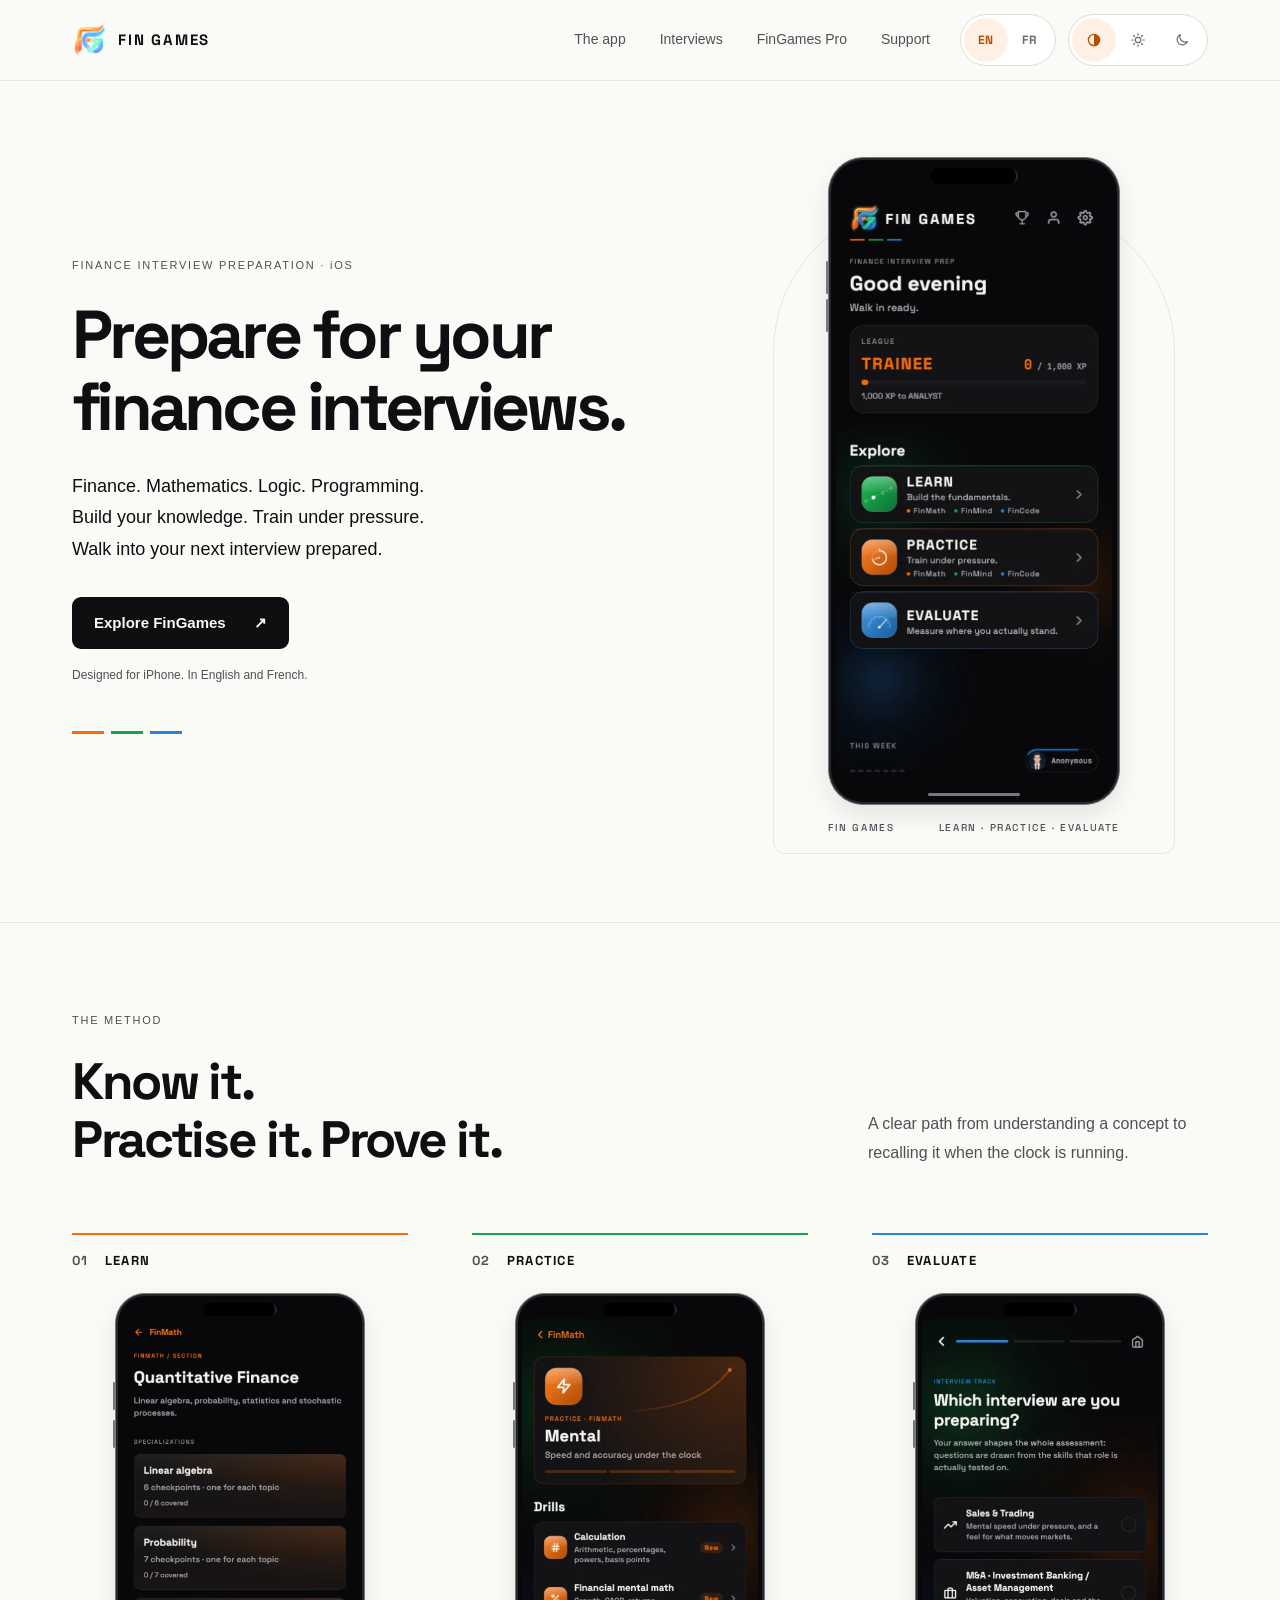
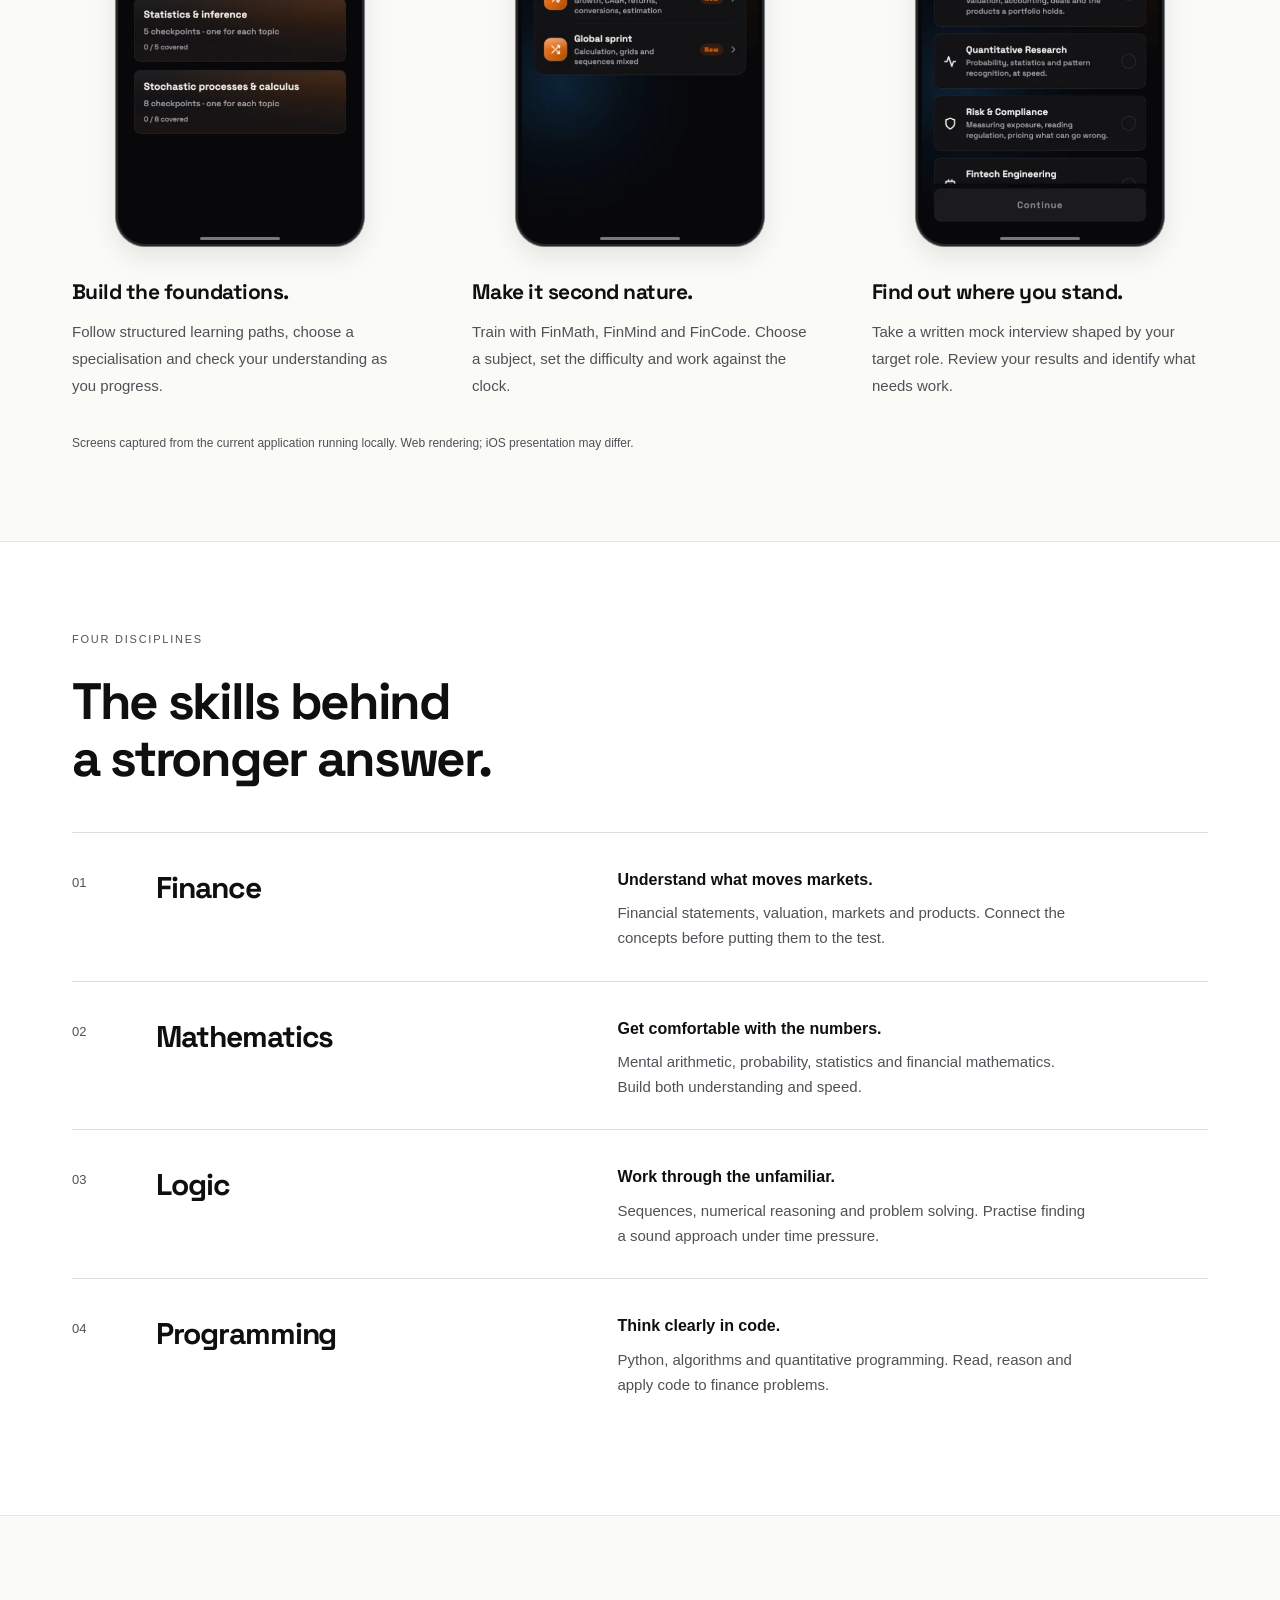
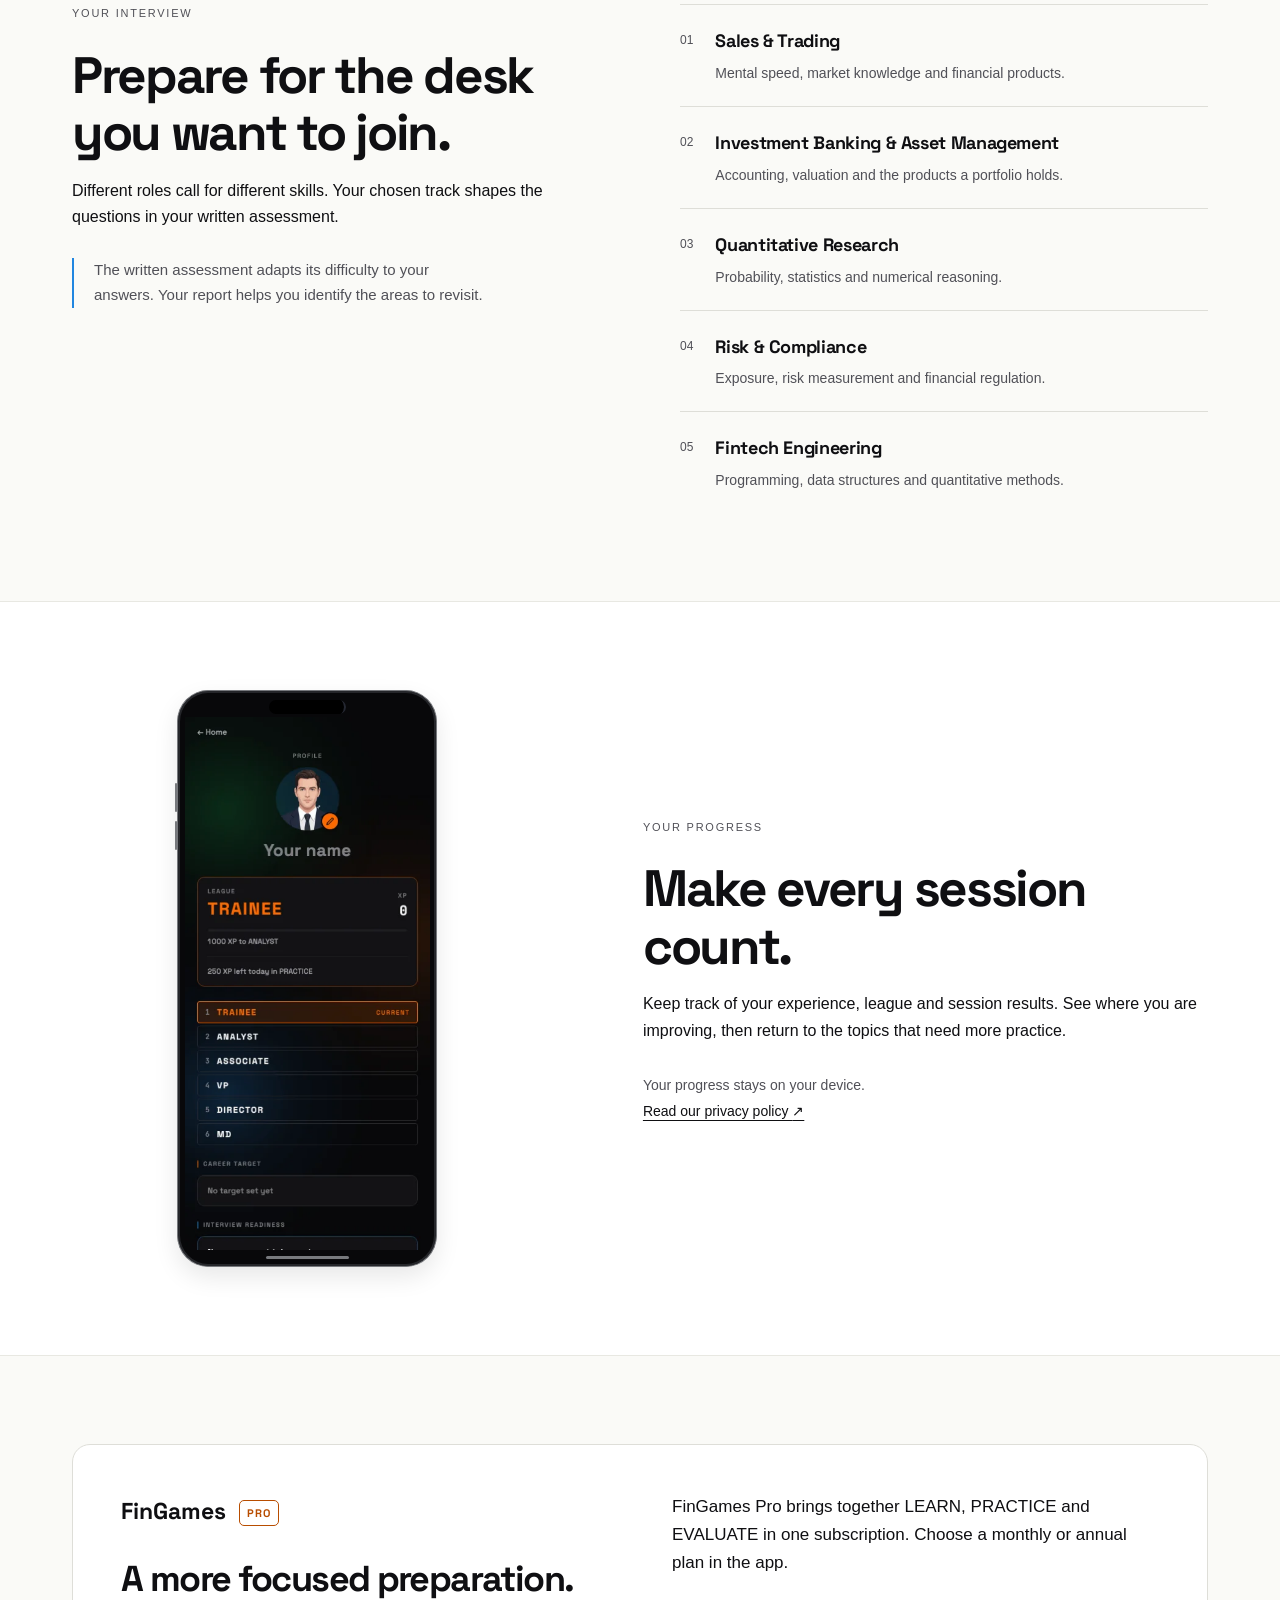
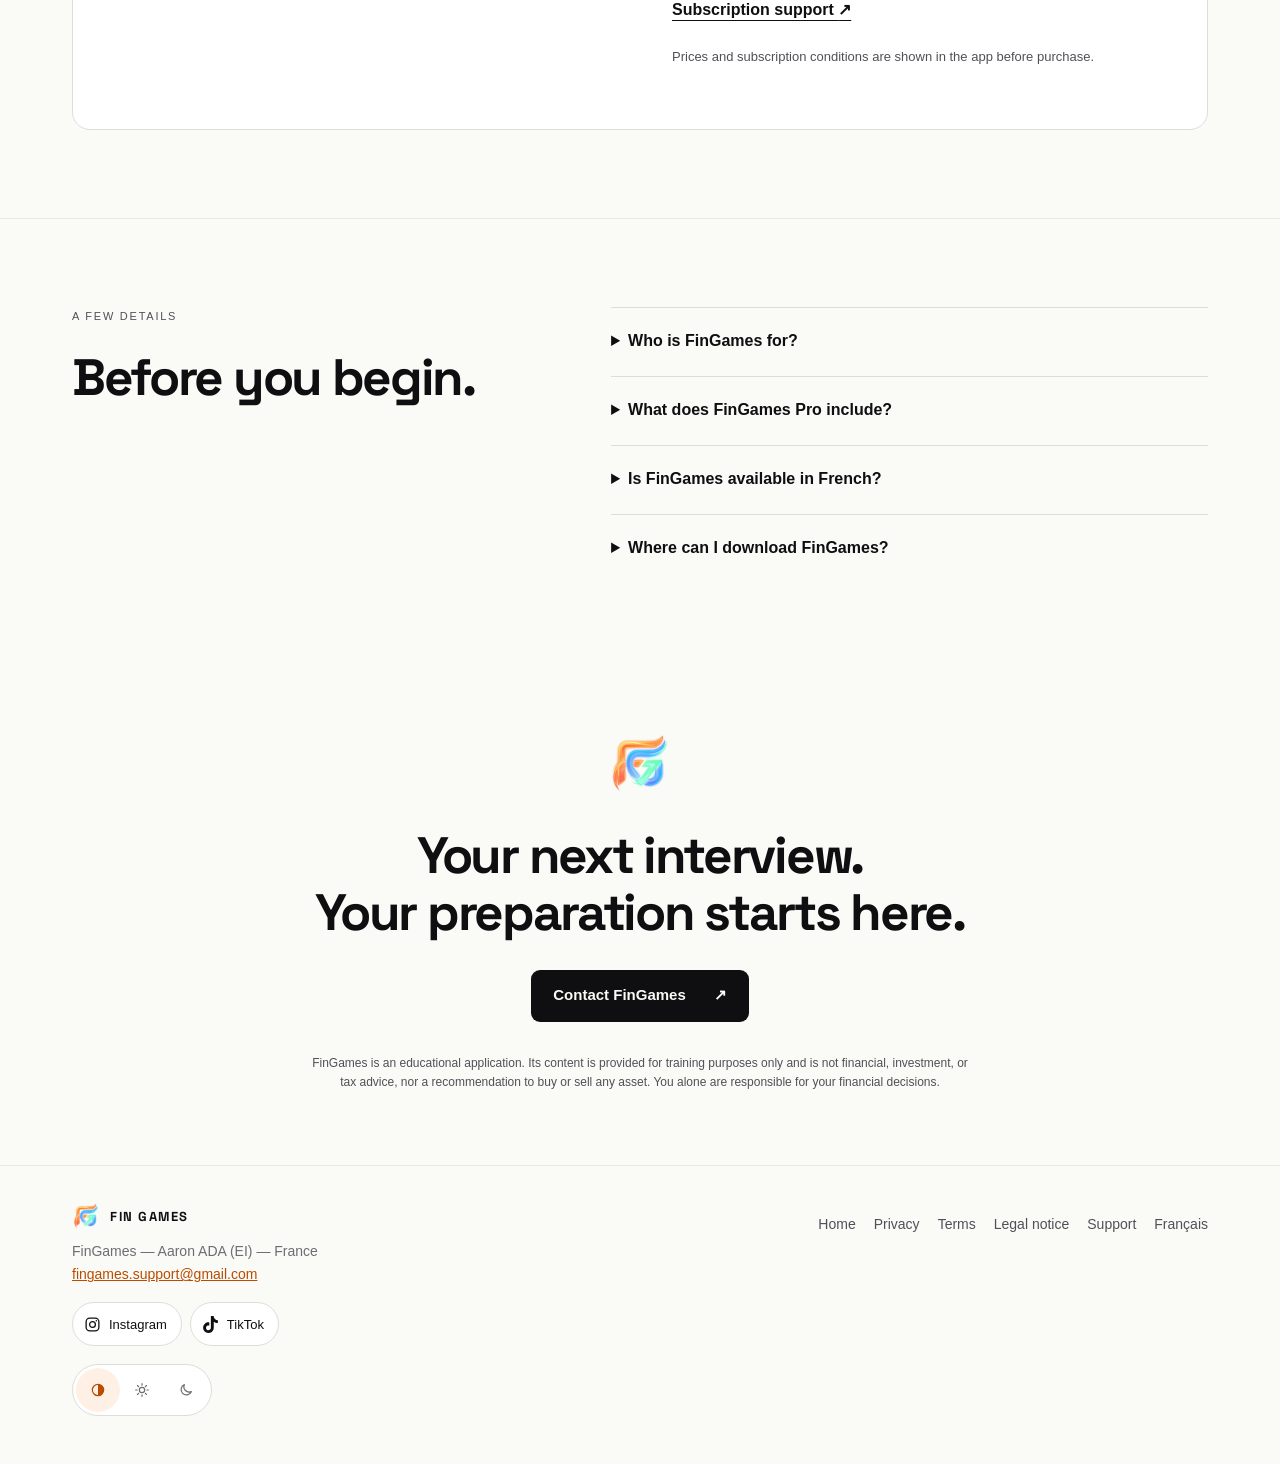
==== commit a4d38d74: "Présenter les captures existantes dans un cadre iPhone" ====
--- a/index.html
+++ b/index.html
@@ -45,11 +45,11 @@
   </div>
 </div></header>
 <main id="main">
-<section class="product-hero"><div class="wrap hero-layout"><div class="hero-copy"><p class="eyebrow">FINANCE INTERVIEW PREPARATION · iOS</p><h1>Prepare for your<br>finance interviews.</h1><p class="lead">Finance. Mathematics. Logic. Programming.<br>Build your knowledge. Train under pressure.<br>Walk into your next interview prepared.</p><a class="primary" href="#method">Explore FinGames<span aria-hidden="true">↗</span></a><p class="availability">Designed for iPhone. In English and French.</p><div class="identity-bars" aria-hidden="true"><i></i><i></i><i></i></div></div><figure class="hero-device device"><img src="assets/current/en-home-800.webp" srcset="assets/current/en-home-400.webp 400w, assets/current/en-home-800.webp 800w" sizes="(max-width: 700px) 72vw, 320px" width="804" height="1748" alt="FinGames home: Learn, Practice and Evaluate" fetchpriority="high" decoding="async"><figcaption>FIN GAMES <span>LEARN · PRACTICE · EVALUATE</span></figcaption></figure></div></section>
- <section class="product-section" id="method"><div class="wrap"><div class="section-heading"><div><p class="eyebrow">THE METHOD</p><h2>Know it.<br>Practise it. Prove it.</h2></div><p>A clear path from understanding a concept to recalling it when the clock is running.</p></div><div class="method-grid"><article class="method-item"><p class="step-label"><span>01</span> LEARN</p><figure class="device"><img src="assets/current/en-learn-800.webp" srcset="assets/current/en-learn-400.webp 400w, assets/current/en-learn-800.webp 800w" sizes="(max-width: 700px) 72vw, 320px" width="804" height="1748" alt="LEARN — Build the foundations." loading="lazy" decoding="async"></figure><h3>Build the foundations.</h3><p>Follow structured learning paths, choose a specialisation and check your understanding as you progress.</p></article><article class="method-item"><p class="step-label"><span>02</span> PRACTICE</p><figure class="device"><img src="assets/current/en-practice-800.webp" srcset="assets/current/en-practice-400.webp 400w, assets/current/en-practice-800.webp 800w" sizes="(max-width: 700px) 72vw, 320px" width="804" height="1748" alt="PRACTICE — Make it second nature." loading="lazy" decoding="async"></figure><h3>Make it second nature.</h3><p>Train with FinMath, FinMind and FinCode. Choose a subject, set the difficulty and work against the clock.</p></article><article class="method-item"><p class="step-label"><span>03</span> EVALUATE</p><figure class="device"><img src="assets/current/en-evaluate-800.webp" srcset="assets/current/en-evaluate-400.webp 400w, assets/current/en-evaluate-800.webp 800w" sizes="(max-width: 700px) 72vw, 320px" width="804" height="1748" alt="EVALUATE — Find out where you stand." loading="lazy" decoding="async"></figure><h3>Find out where you stand.</h3><p>Take a written mock interview shaped by your target role. Review your results and identify what needs work.</p></article></div><p class="capture-note">Screens captured from the current application running locally. Web rendering; iOS presentation may differ.</p></div></section>
+<section class="product-hero"><div class="wrap hero-layout"><div class="hero-copy"><p class="eyebrow">FINANCE INTERVIEW PREPARATION · iOS</p><h1>Prepare for your<br>finance interviews.</h1><p class="lead">Finance. Mathematics. Logic. Programming.<br>Build your knowledge. Train under pressure.<br>Walk into your next interview prepared.</p><a class="primary" href="#method">Explore FinGames<span aria-hidden="true">↗</span></a><p class="availability">Designed for iPhone. In English and French.</p><div class="identity-bars" aria-hidden="true"><i></i><i></i><i></i></div></div><figure class="hero-device device"><span class="iphone-frame"><span class="iphone-buttons" aria-hidden="true"></span><img src="assets/current/en-home-800.webp" srcset="assets/current/en-home-400.webp 400w, assets/current/en-home-800.webp 800w" sizes="(max-width: 700px) 72vw, 320px" width="804" height="1748" alt="FinGames home: Learn, Practice and Evaluate" fetchpriority="high" decoding="async"></span><figcaption>FIN GAMES <span>LEARN · PRACTICE · EVALUATE</span></figcaption></figure></div></section>
+ <section class="product-section" id="method"><div class="wrap"><div class="section-heading"><div><p class="eyebrow">THE METHOD</p><h2>Know it.<br>Practise it. Prove it.</h2></div><p>A clear path from understanding a concept to recalling it when the clock is running.</p></div><div class="method-grid"><article class="method-item"><p class="step-label"><span>01</span> LEARN</p><figure class="device"><span class="iphone-frame"><span class="iphone-buttons" aria-hidden="true"></span><img src="assets/current/en-learn-800.webp" srcset="assets/current/en-learn-400.webp 400w, assets/current/en-learn-800.webp 800w" sizes="(max-width: 700px) 72vw, 320px" width="804" height="1748" alt="LEARN — Build the foundations." loading="lazy" decoding="async"></span></figure><h3>Build the foundations.</h3><p>Follow structured learning paths, choose a specialisation and check your understanding as you progress.</p></article><article class="method-item"><p class="step-label"><span>02</span> PRACTICE</p><figure class="device"><span class="iphone-frame"><span class="iphone-buttons" aria-hidden="true"></span><img src="assets/current/en-practice-800.webp" srcset="assets/current/en-practice-400.webp 400w, assets/current/en-practice-800.webp 800w" sizes="(max-width: 700px) 72vw, 320px" width="804" height="1748" alt="PRACTICE — Make it second nature." loading="lazy" decoding="async"></span></figure><h3>Make it second nature.</h3><p>Train with FinMath, FinMind and FinCode. Choose a subject, set the difficulty and work against the clock.</p></article><article class="method-item"><p class="step-label"><span>03</span> EVALUATE</p><figure class="device"><span class="iphone-frame"><span class="iphone-buttons" aria-hidden="true"></span><img src="assets/current/en-evaluate-800.webp" srcset="assets/current/en-evaluate-400.webp 400w, assets/current/en-evaluate-800.webp 800w" sizes="(max-width: 700px) 72vw, 320px" width="804" height="1748" alt="EVALUATE — Find out where you stand." loading="lazy" decoding="async"></span></figure><h3>Find out where you stand.</h3><p>Take a written mock interview shaped by your target role. Review your results and identify what needs work.</p></article></div><p class="capture-note">Screens captured from the current application running locally. Web rendering; iOS presentation may differ.</p></div></section>
  <section class="product-section subject-section" id="subjects"><div class="wrap"><p class="eyebrow">FOUR DISCIPLINES</p><h2>The skills behind<br>a stronger answer.</h2><div class="subject-list"><article><span class="subject-number">01</span><h3>Finance</h3><div><h4>Understand what moves markets.</h4><p>Financial statements, valuation, markets and products. Connect the concepts before putting them to the test.</p></div></article><article><span class="subject-number">02</span><h3>Mathematics</h3><div><h4>Get comfortable with the numbers.</h4><p>Mental arithmetic, probability, statistics and financial mathematics. Build both understanding and speed.</p></div></article><article><span class="subject-number">03</span><h3>Logic</h3><div><h4>Work through the unfamiliar.</h4><p>Sequences, numerical reasoning and problem solving. Practise finding a sound approach under time pressure.</p></div></article><article><span class="subject-number">04</span><h3>Programming</h3><div><h4>Think clearly in code.</h4><p>Python, algorithms and quantitative programming. Read, reason and apply code to finance problems.</p></div></article></div></div></section>
  <section class="product-section" id="interviews"><div class="wrap interview-layout"><div><p class="eyebrow">YOUR INTERVIEW</p><h2>Prepare for the desk<br>you want to join.</h2><p class="lead">Different roles call for different skills. Your chosen track shapes the questions in your written assessment.</p><p class="adaptive">The written assessment adapts its difficulty to your answers. Your report helps you identify the areas to revisit.</p></div><div class="track-list"><article><span>01</span><div><h3>Sales & Trading</h3><p>Mental speed, market knowledge and financial products.</p></div></article><article><span>02</span><div><h3>Investment Banking & Asset Management</h3><p>Accounting, valuation and the products a portfolio holds.</p></div></article><article><span>03</span><div><h3>Quantitative Research</h3><p>Probability, statistics and numerical reasoning.</p></div></article><article><span>04</span><div><h3>Risk & Compliance</h3><p>Exposure, risk measurement and financial regulation.</p></div></article><article><span>05</span><div><h3>Fintech Engineering</h3><p>Programming, data structures and quantitative methods.</p></div></article></div></div></section>
- <section class="product-section progress-section"><div class="wrap progress-layout"><figure class="device progress-device"><img src="assets/current/en-profile-800.webp" srcset="assets/current/en-profile-400.webp 400w, assets/current/en-profile-800.webp 800w" sizes="(max-width: 700px) 72vw, 320px" width="804" height="1748" alt="FinGames profile and league progression" loading="lazy" decoding="async"></figure><div><p class="eyebrow">YOUR PROGRESS</p><h2>Make every session count.</h2><p class="lead">Keep track of your experience, league and session results. See where you are improving, then return to the topics that need more practice.</p><p class="privacy-note">Your progress stays on your device.<br><a href="privacy.html">Read our privacy policy <span aria-hidden="true">↗</span></a></p></div></div></section>
+ <section class="product-section progress-section"><div class="wrap progress-layout"><figure class="device progress-device"><span class="iphone-frame"><span class="iphone-buttons" aria-hidden="true"></span><img src="assets/current/en-profile-800.webp" srcset="assets/current/en-profile-400.webp 400w, assets/current/en-profile-800.webp 800w" sizes="(max-width: 700px) 72vw, 320px" width="804" height="1748" alt="FinGames profile and league progression" loading="lazy" decoding="async"></span></figure><div><p class="eyebrow">YOUR PROGRESS</p><h2>Make every session count.</h2><p class="lead">Keep track of your experience, league and session results. See where you are improving, then return to the topics that need more practice.</p><p class="privacy-note">Your progress stays on your device.<br><a href="privacy.html">Read our privacy policy <span aria-hidden="true">↗</span></a></p></div></div></section>
  <section class="product-section" id="pro"><div class="wrap"><div class="pro-panel"><div><p class="pro-brand">FinGames <span>PRO</span></p><h2>A more focused preparation.</h2></div><div><p class="lead">FinGames Pro brings together LEARN, PRACTICE and EVALUATE in one subscription. Choose a monthly or annual plan in the app.</p><a class="text-link" href="support.html">Subscription support <span aria-hidden="true">↗</span></a><p class="fine">Prices and subscription conditions are shown in the app before purchase.</p></div></div></div></section>
  <section class="product-section" id="faq"><div class="wrap faq-layout"><div><p class="eyebrow">A FEW DETAILS</p><h2>Before you begin.</h2></div><div><details><summary>Who is FinGames for?</summary><p>Students, career changers and professionals preparing for technical finance interviews, from investment banking and sales & trading to quantitative finance and fintech.</p></details><details><summary>What does FinGames Pro include?</summary><p>Access to the learning paths, practice sessions and written evaluations. Monthly and annual plans are managed through the App Store.</p></details><details><summary>Is FinGames available in French?</summary><p>Yes. The application includes English and French, with light and dark themes.</p></details><details><summary>Where can I download FinGames?</summary><p>The public App Store link will be added here when it is confirmed. Contact support for availability information.</p></details></div></div></section>
  <section class="closing"><div class="wrap"><img src="assets/logo.png" width="64" height="64" alt="" loading="lazy"><h2>Your next interview.<br>Your preparation starts here.</h2><a class="primary" href="support.html">Contact FinGames<span aria-hidden="true">↗</span></a><p class="fine">FinGames is an educational application. Its content is provided for training purposes only and is not financial, investment, or tax advice, nor a recommendation to buy or sell any asset. You alone are responsible for your financial decisions.</p></div></section>
--- a/assets/site.css
+++ b/assets/site.css
@@ -140,7 +140,7 @@
 .primary:hover{transform:translateY(-2px);opacity:.85}
 .availability{font-size:12px;color:var(--dim);margin:17px 0 0}
 .identity-bars{display:flex;gap:7px;margin-top:45px}.identity-bars i{height:3px;width:32px;background:var(--accent)}.identity-bars i:nth-child(2){background:var(--green)}.identity-bars i:nth-child(3){background:var(--blue)}
-.device{margin:0;min-width:0}.device img{display:block;width:100%;height:auto;border:1px solid #343438;border-radius:28px;background:#08080a;box-shadow:0 12px 30px #00000014}
+.device{margin:0;min-width:0}
 .hero-device{width:292px;justify-self:center;position:relative}
 .hero-device:before{content:"";position:absolute;inset:45px -55px -20px;border:1px solid var(--hairline);border-radius:150px 150px 12px 12px;z-index:-1}
 .hero-device figcaption{display:flex;justify-content:space-between;margin-top:16px;color:var(--dim);font:500 10px "Space Grotesk",sans-serif;letter-spacing:.16em}
@@ -166,7 +166,13 @@
 @keyframes product-in{from{transform:translateY(10px)}to{transform:none}}
 @media(max-width:1100px){.top .wrap{gap:12px}.menu{gap:0}.theme button{padding:0 6px}.hero-layout{gap:30px}.method-grid{gap:30px}}
 @media(max-width:900px){.top{position:sticky}.top .wrap{flex-wrap:wrap;min-height:72px;padding-top:10px;padding-bottom:10px}.tools{margin-left:auto}.menu-toggle{display:block}.menu{order:4;width:100%;margin:0;gap:8px;flex-wrap:wrap;overflow:visible}.js .menu{display:none}.js .menu.is-open{display:flex}.menu a{padding:8px 12px}.theme{display:none!important}.hero-layout{grid-template-columns:1.15fr 1fr;gap:30px}.hero-device{width:min(100%,260px)}.hero-copy h1{font-size:52px}.hero-copy .lead{font-size:16px}.product-hero{padding:52px 0 64px}.product-section{padding:64px 0}.interview-layout,.faq-layout{gap:40px}.progress-layout{gap:45px}.pro-panel{gap:30px;padding:30px}.method-grid{gap:24px}.method-item h3{font-size:19px}.subject-list article{grid-template-columns:32px 1fr 1.2fr}.subject-list h3{font-size:25px}}
-@media(max-width:700px){.wrap{padding-inline:22px}.word{font-size:13px}.brand{gap:6px}.brand img{width:30px;height:30px}.tools{gap:7px}.seg a{min-width:36px;padding:0 7px}.menu-toggle{font-size:13px;padding:0 9px}.hero-layout{grid-template-columns:1fr;gap:38px}.hero-copy h1{font-size:clamp(42px,9vw,62px)}.hero-copy .lead{font-size:16px}.identity-bars{margin-top:28px}.hero-device{width:260px}.section-heading{display:block;margin-bottom:30px}.section-heading>p{margin-top:22px}.product-section h2,.closing h2{font-size:36px}.method-grid{grid-template-columns:1fr;gap:42px}.method-item{display:grid;grid-template-columns:1fr 1.15fr;gap:12px 22px;align-content:start}.step-label{grid-column:1/-1;margin:0}.method-item .device{grid-column:1;grid-row:2/4;margin:8px 0 0}.method-item h3{align-self:end;margin:15px 0 0;font-size:22px}.method-item>p:last-child{font-size:14px;line-height:1.7}.capture-note{font-size:11px}.device img{border-radius:20px}.subject-list article{grid-template-columns:28px 1fr;gap:6px 12px;padding:25px 0}.subject-list article>div{grid-column:2}.subject-list h3{font-size:28px}.subject-number{padding-top:6px}.subject-list h4{margin-top:8px}.interview-layout,.faq-layout,.progress-layout,.pro-panel{grid-template-columns:1fr;gap:32px}.progress-layout>div{grid-row:1}.progress-device{width:230px}.pro-panel{padding:26px}.pro-panel h2{font-size:32px}.pro-brand{margin-bottom:20px}.closing{padding:36px 0 56px}.foot .wrap{gap:22px}.foot nav{gap:0 16px}.doc h1{font-size:34px;overflow-wrap:anywhere}.doc-section{scroll-margin-top:100px}.doc-section h2{letter-spacing:.025em}.contact{padding:20px}.hero-device:before{inset:30px -30px -10px}}
+@media(max-width:700px){.wrap{padding-inline:22px}.word{font-size:13px}.brand{gap:6px}.brand img{width:30px;height:30px}.tools{gap:7px}.seg a{min-width:36px;padding:0 7px}.menu-toggle{font-size:13px;padding:0 9px}.hero-layout{grid-template-columns:1fr;gap:38px}.hero-copy h1{font-size:clamp(42px,9vw,62px)}.hero-copy .lead{font-size:16px}.identity-bars{margin-top:28px}.hero-device{width:260px}.section-heading{display:block;margin-bottom:30px}.section-heading>p{margin-top:22px}.product-section h2,.closing h2{font-size:36px}.method-grid{grid-template-columns:1fr;gap:42px}.method-item{display:grid;grid-template-columns:1fr 1.15fr;gap:12px 22px;align-content:start}.step-label{grid-column:1/-1;margin:0}.method-item .device{grid-column:1;grid-row:2/4;margin:8px 0 0}.method-item h3{align-self:end;margin:15px 0 0;font-size:22px}.method-item>p:last-child{font-size:14px;line-height:1.7}.capture-note{font-size:11px}.subject-list article{grid-template-columns:28px 1fr;gap:6px 12px;padding:25px 0}.subject-list article>div{grid-column:2}.subject-list h3{font-size:28px}.subject-number{padding-top:6px}.subject-list h4{margin-top:8px}.interview-layout,.faq-layout,.progress-layout,.pro-panel{grid-template-columns:1fr;gap:32px}.progress-layout>div{grid-row:1}.progress-device{width:230px}.pro-panel{padding:26px}.pro-panel h2{font-size:32px}.pro-brand{margin-bottom:20px}.closing{padding:36px 0 56px}.foot .wrap{gap:22px}.foot nav{gap:0 16px}.doc h1{font-size:34px;overflow-wrap:anywhere}.doc-section{scroll-margin-top:100px}.doc-section h2{letter-spacing:.025em}.contact{padding:20px}.hero-device:before{inset:30px -30px -10px}}
 @media(prefers-reduced-motion:reduce){*,*::before,*::after{animation:none!important;transition:none!important;scroll-behavior:auto!important}}
 .footer-theme{margin-top:18px}.js .foot .footer-theme{display:inline-flex!important}
 @media(max-width:900px){.menu-toggle{display:none}.js .menu-toggle{display:block}}
+/* Decorative hardware surrounds the complete, unaltered capture. */
+.iphone-frame{display:block;position:relative;box-sizing:border-box;width:100%;padding:10% 2.5% 6%;border:1px solid #77797d;border-radius:12% / 5.5%;background:#08080a;box-shadow:inset 0 0 0 2px #25262a,0 10px 24px #00000018}
+.iphone-frame::before{content:"";position:absolute;top:1.6%;left:35%;width:30%;height:2.4%;border-radius:999px;background:#000;box-shadow:inset -5px 0 0 -3px #252832}
+.iphone-frame::after{content:"";position:absolute;bottom:1.2%;left:34%;width:32%;height:3px;border-radius:999px;background:#77797d}
+.iphone-frame img{display:block;width:100%;height:auto;border:0;border-radius:0;background:#08080a;box-shadow:none}
+.iphone-buttons{position:absolute;left:-3px;top:16%;width:2px;height:5%;border-radius:2px;background:#77797d;box-shadow:0 38px 0 #77797d}
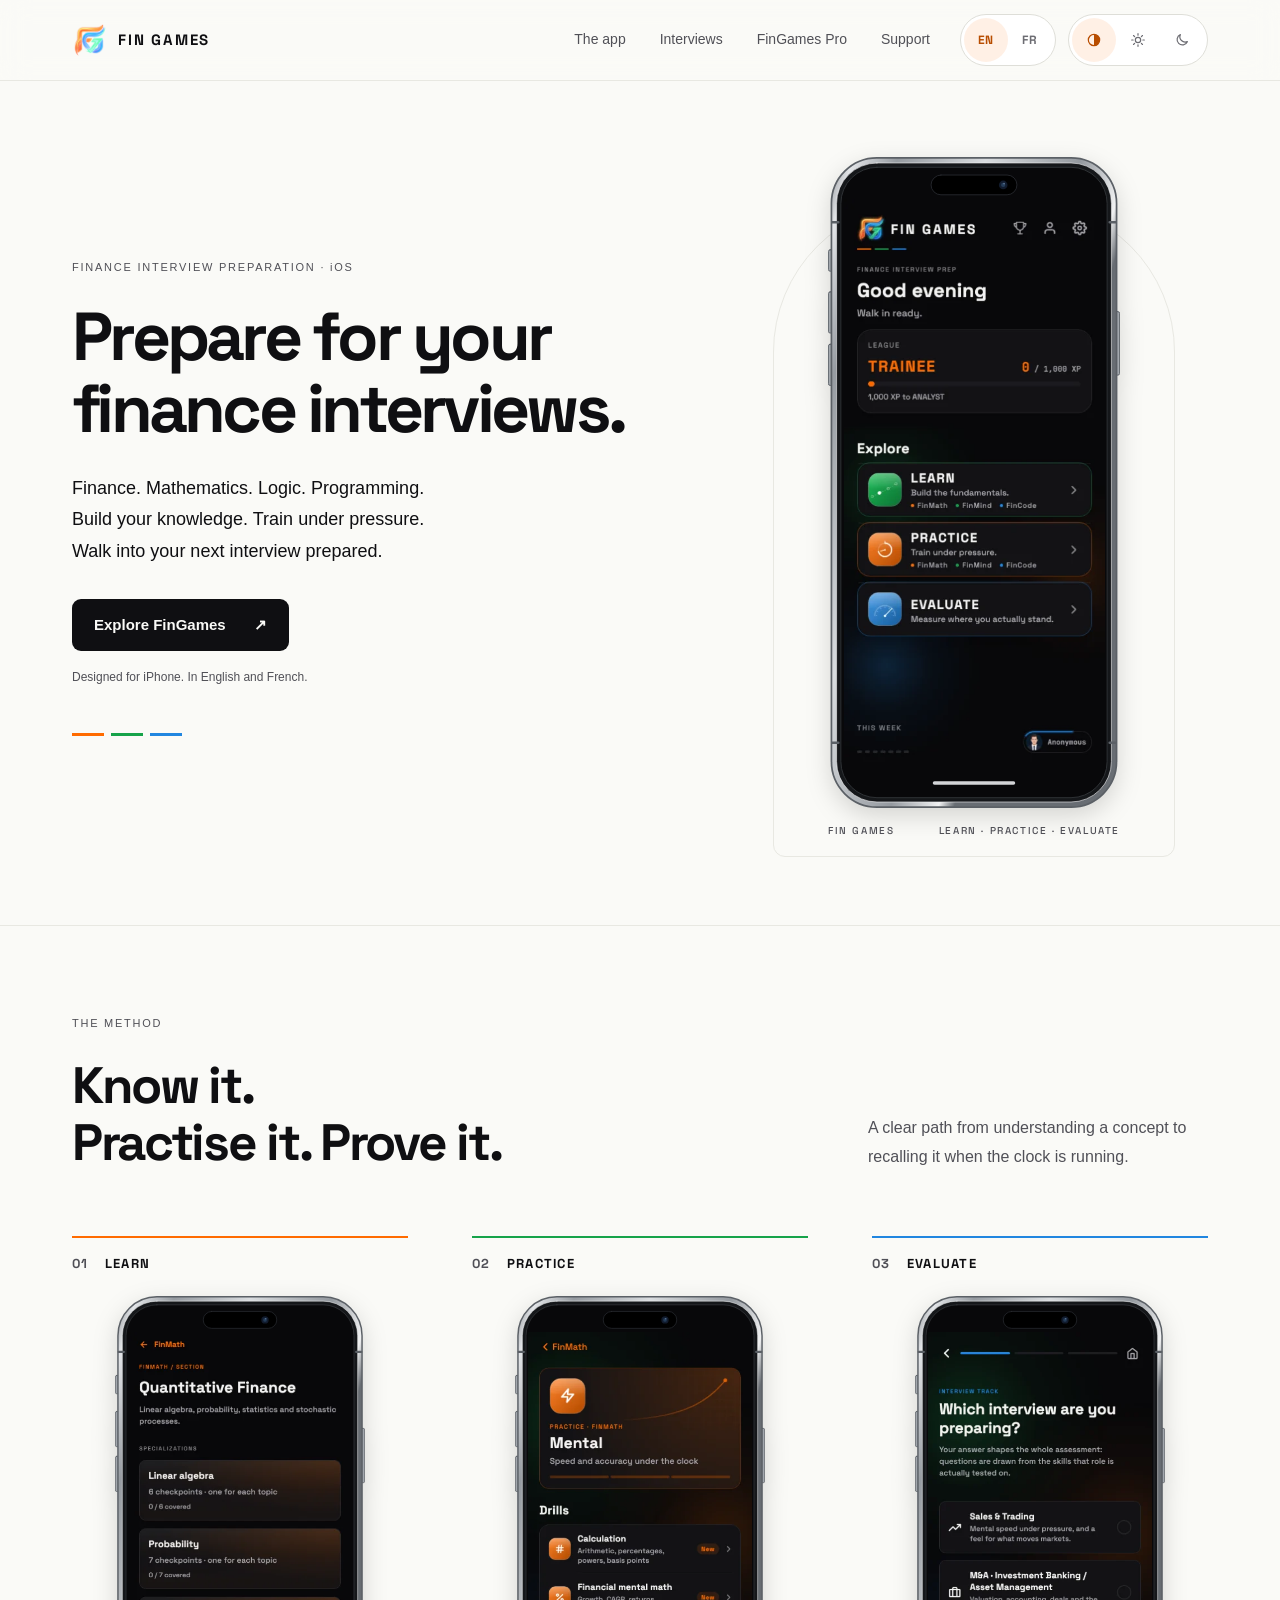
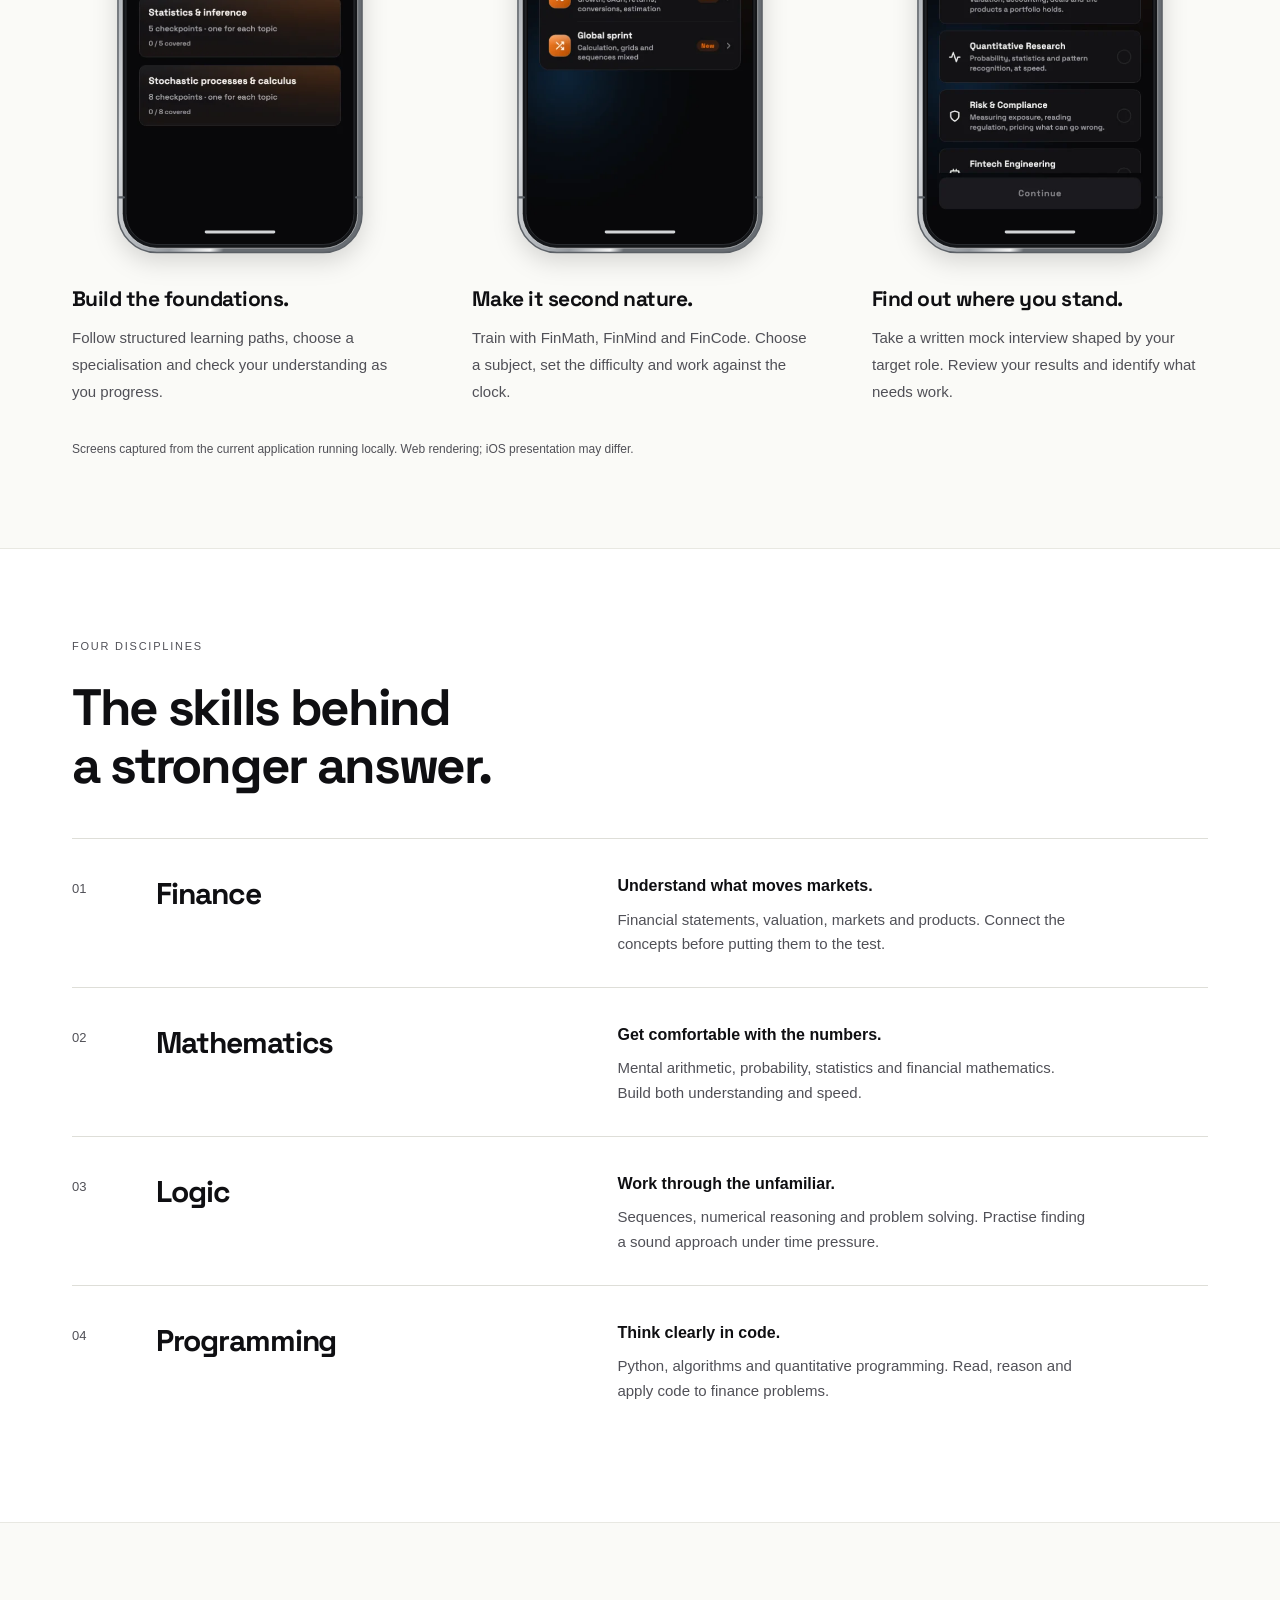
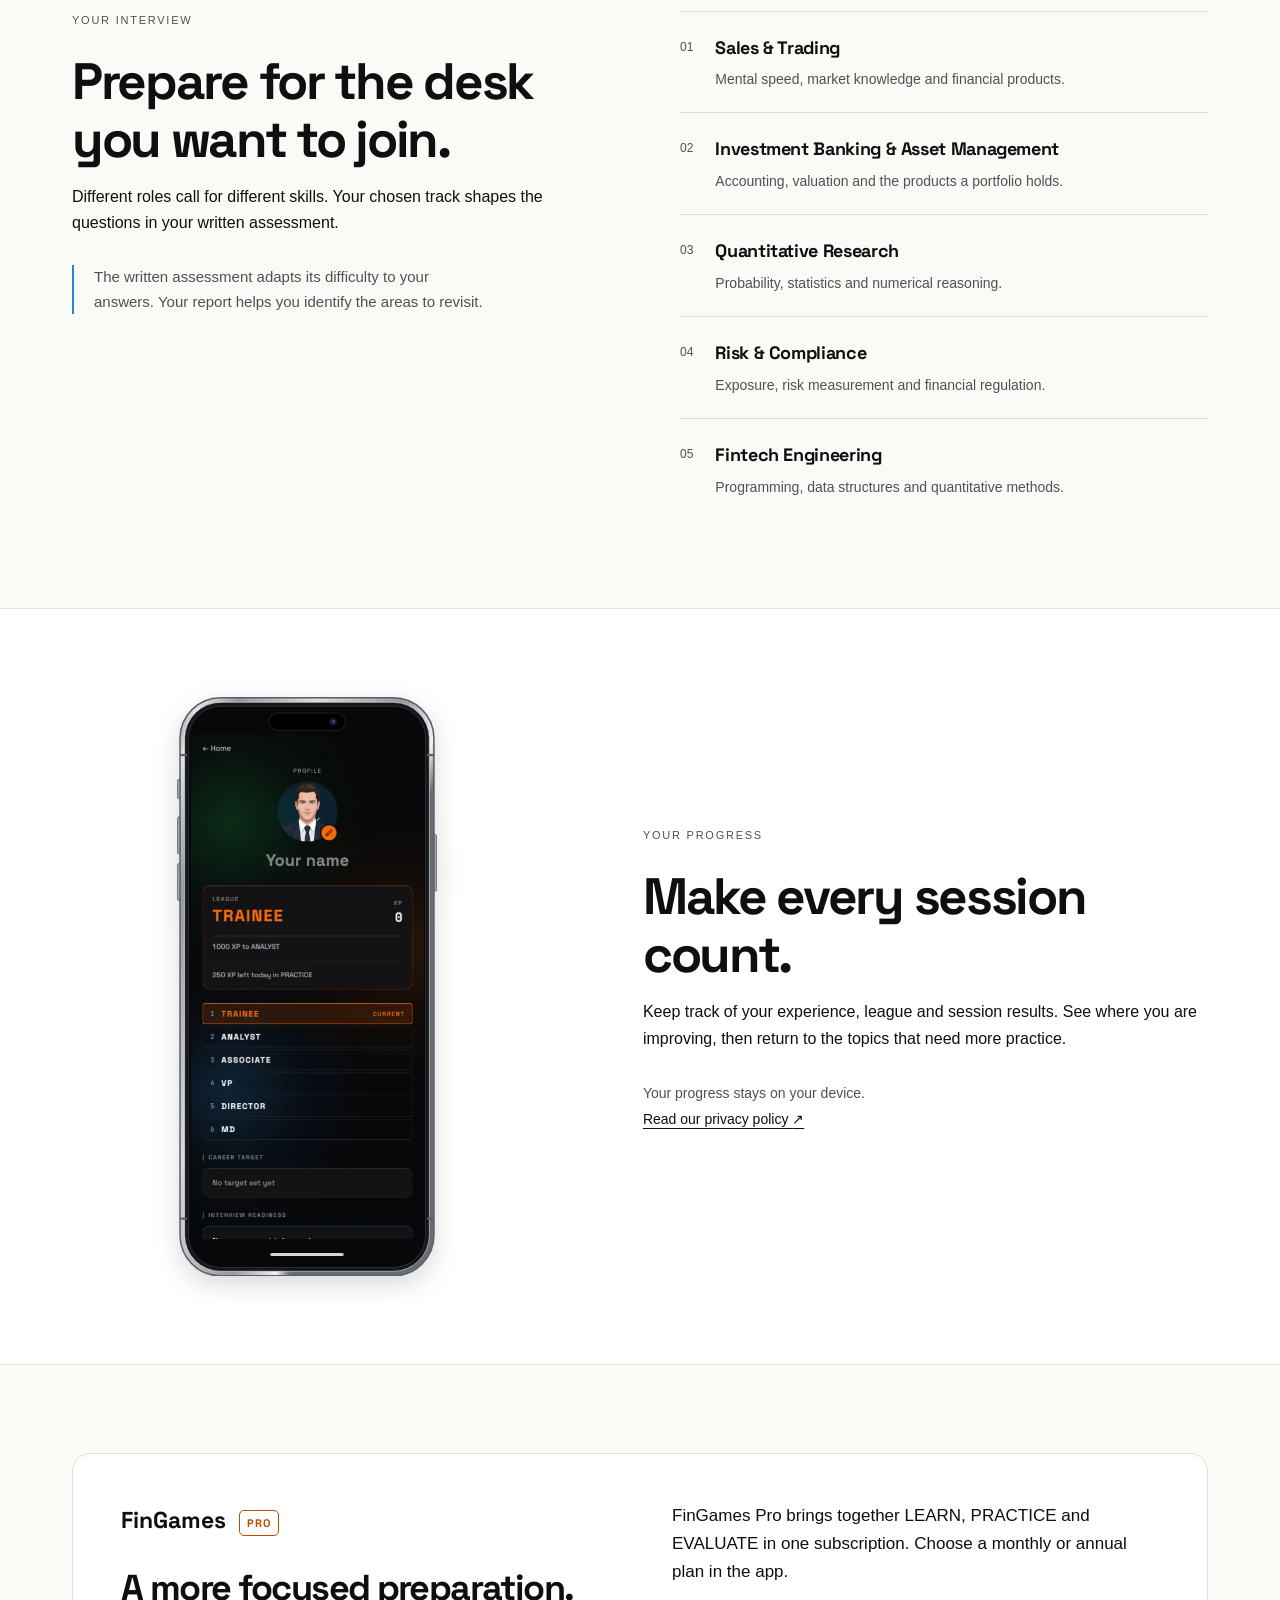
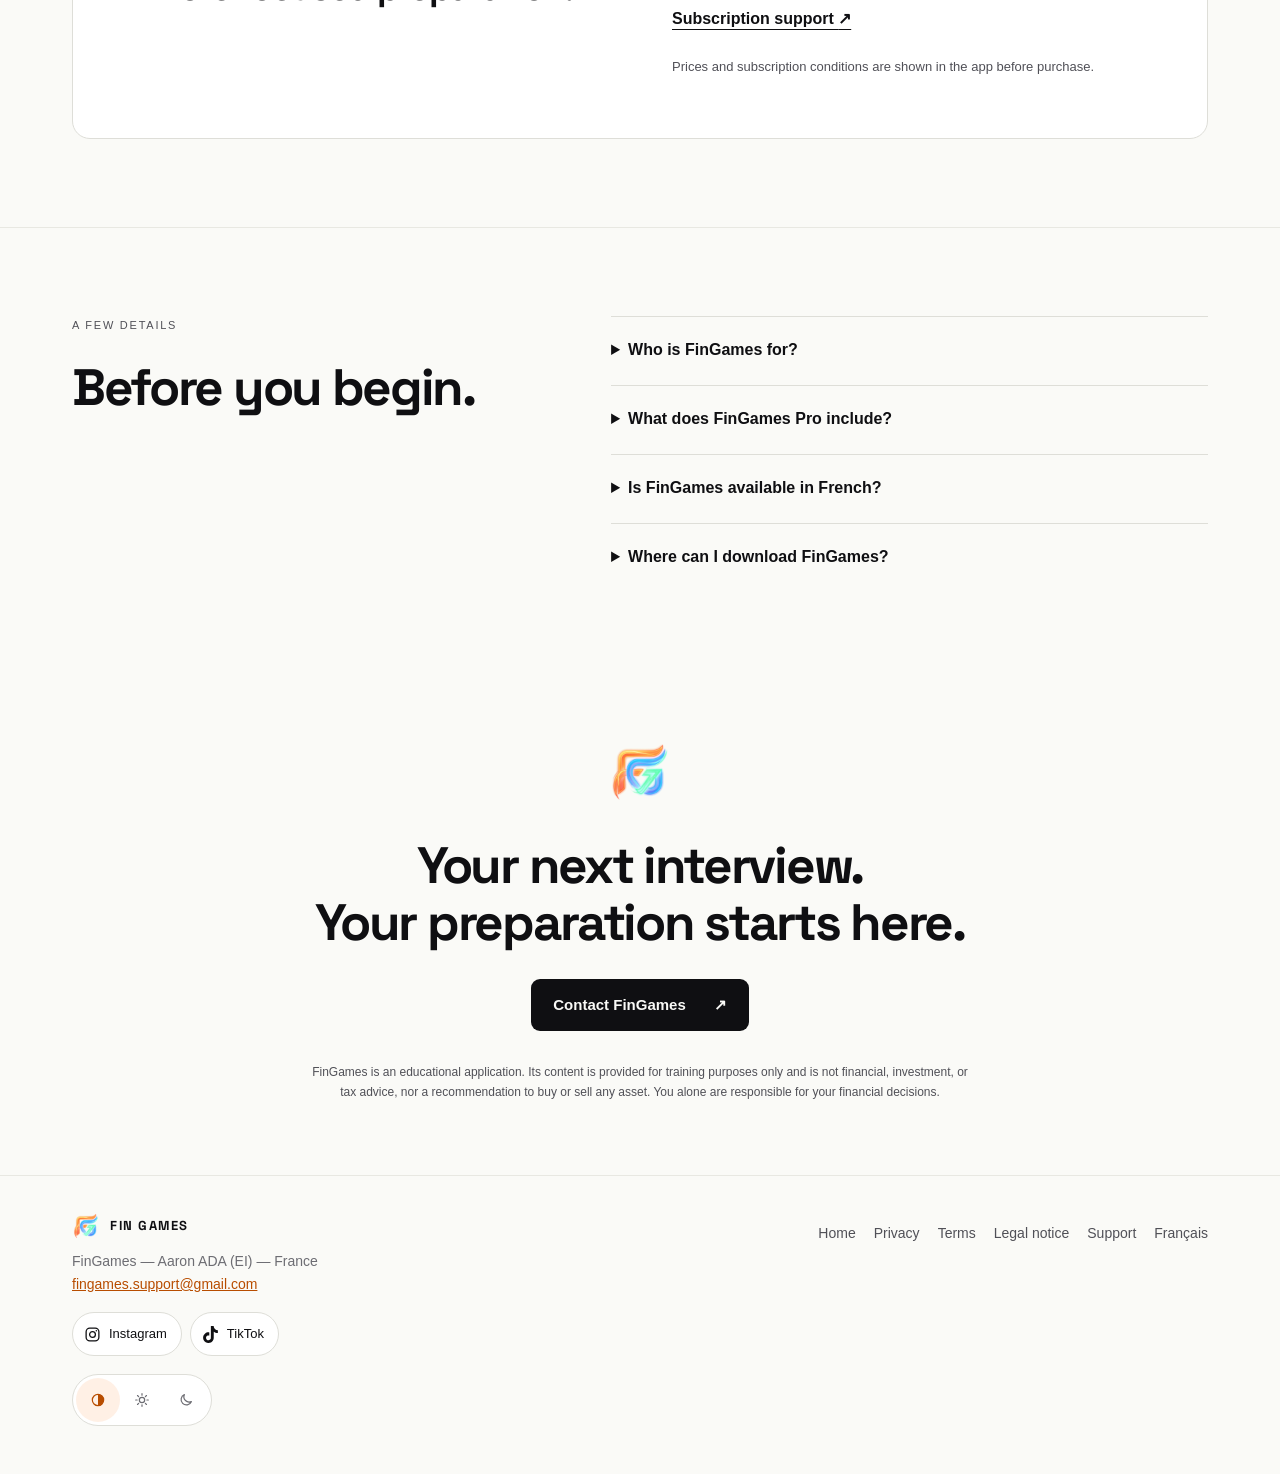
==== commit cb07c570: "Remplacer les contours par des mockups iPhone avec châssis titane" ====
--- a/index.html
+++ b/index.html
@@ -31,7 +31,7 @@
 <link rel="apple-touch-icon" href="assets/apple-touch-icon.png">
 <script type="application/ld+json">{"@context":"https://schema.org","@type":"Organization","name":"FinGames","url":"https://fingames.app/","logo":"https://fingames.app/assets/logo.png","email":"fingames.support@gmail.com","sameAs":["https://www.instagram.com/financegames_/","https://www.tiktok.com/@financegames"]}</script><script type="application/ld+json">{"@context":"https://schema.org","@type":"SoftwareApplication","name":"FinGames","operatingSystem":"iOS","applicationCategory":"EducationalApplication","inLanguage":["en","fr"],"url":"https://fingames.app/","description":"Prepare for finance interviews with FinGames on iPhone. Learn finance, mathematics, logic and programming, practise under pressure and assess your progress.","image":"https://fingames.app/assets/og-image.png","featureList":["Finance","Mathematics","Logic","Programming","LEARN","PRACTICE","EVALUATE"]}</script>
 <script>(function(){var d=document.documentElement;d.classList.add("js");try{var t=localStorage.getItem("fg-theme");if(t==="light"||t==="dark")d.setAttribute("data-theme",t)}catch(e){}})();</script>
-<link rel="stylesheet" href="assets/site.css">
+<link rel="stylesheet" href="assets/site.css?v=iphone-titanium">
 </head>
 <body>
 <a class="skip" href="#main">Skip to content</a>
@@ -45,11 +45,66 @@
   </div>
 </div></header>
 <main id="main">
-<section class="product-hero"><div class="wrap hero-layout"><div class="hero-copy"><p class="eyebrow">FINANCE INTERVIEW PREPARATION · iOS</p><h1>Prepare for your<br>finance interviews.</h1><p class="lead">Finance. Mathematics. Logic. Programming.<br>Build your knowledge. Train under pressure.<br>Walk into your next interview prepared.</p><a class="primary" href="#method">Explore FinGames<span aria-hidden="true">↗</span></a><p class="availability">Designed for iPhone. In English and French.</p><div class="identity-bars" aria-hidden="true"><i></i><i></i><i></i></div></div><figure class="hero-device device"><span class="iphone-frame"><span class="iphone-buttons" aria-hidden="true"></span><img src="assets/current/en-home-800.webp" srcset="assets/current/en-home-400.webp 400w, assets/current/en-home-800.webp 800w" sizes="(max-width: 700px) 72vw, 320px" width="804" height="1748" alt="FinGames home: Learn, Practice and Evaluate" fetchpriority="high" decoding="async"></span><figcaption>FIN GAMES <span>LEARN · PRACTICE · EVALUATE</span></figcaption></figure></div></section>
- <section class="product-section" id="method"><div class="wrap"><div class="section-heading"><div><p class="eyebrow">THE METHOD</p><h2>Know it.<br>Practise it. Prove it.</h2></div><p>A clear path from understanding a concept to recalling it when the clock is running.</p></div><div class="method-grid"><article class="method-item"><p class="step-label"><span>01</span> LEARN</p><figure class="device"><span class="iphone-frame"><span class="iphone-buttons" aria-hidden="true"></span><img src="assets/current/en-learn-800.webp" srcset="assets/current/en-learn-400.webp 400w, assets/current/en-learn-800.webp 800w" sizes="(max-width: 700px) 72vw, 320px" width="804" height="1748" alt="LEARN — Build the foundations." loading="lazy" decoding="async"></span></figure><h3>Build the foundations.</h3><p>Follow structured learning paths, choose a specialisation and check your understanding as you progress.</p></article><article class="method-item"><p class="step-label"><span>02</span> PRACTICE</p><figure class="device"><span class="iphone-frame"><span class="iphone-buttons" aria-hidden="true"></span><img src="assets/current/en-practice-800.webp" srcset="assets/current/en-practice-400.webp 400w, assets/current/en-practice-800.webp 800w" sizes="(max-width: 700px) 72vw, 320px" width="804" height="1748" alt="PRACTICE — Make it second nature." loading="lazy" decoding="async"></span></figure><h3>Make it second nature.</h3><p>Train with FinMath, FinMind and FinCode. Choose a subject, set the difficulty and work against the clock.</p></article><article class="method-item"><p class="step-label"><span>03</span> EVALUATE</p><figure class="device"><span class="iphone-frame"><span class="iphone-buttons" aria-hidden="true"></span><img src="assets/current/en-evaluate-800.webp" srcset="assets/current/en-evaluate-400.webp 400w, assets/current/en-evaluate-800.webp 800w" sizes="(max-width: 700px) 72vw, 320px" width="804" height="1748" alt="EVALUATE — Find out where you stand." loading="lazy" decoding="async"></span></figure><h3>Find out where you stand.</h3><p>Take a written mock interview shaped by your target role. Review your results and identify what needs work.</p></article></div><p class="capture-note">Screens captured from the current application running locally. Web rendering; iOS presentation may differ.</p></div></section>
+<section class="product-hero"><div class="wrap hero-layout"><div class="hero-copy"><p class="eyebrow">FINANCE INTERVIEW PREPARATION · iOS</p><h1>Prepare for your<br>finance interviews.</h1><p class="lead">Finance. Mathematics. Logic. Programming.<br>Build your knowledge. Train under pressure.<br>Walk into your next interview prepared.</p><a class="primary" href="#method">Explore FinGames<span aria-hidden="true">↗</span></a><p class="availability">Designed for iPhone. In English and French.</p><div class="identity-bars" aria-hidden="true"><i></i><i></i><i></i></div></div><figure class="hero-device device"><span class="iphone-frame"><svg class="iphone-hardware" viewBox="0 0 340 758" fill="none" xmlns="http://www.w3.org/2000/svg" aria-hidden="true" focusable="false">
+<defs><linearGradient id="titanium-en-home" x1="0" y1="0" x2="340" y2="100" gradientUnits="userSpaceOnUse"><stop stop-color="#777b80"/><stop offset=".08" stop-color="#e3e5e8"/><stop offset=".22" stop-color="#969ba1"/><stop offset=".5" stop-color="#d9dcdf"/><stop offset=".8" stop-color="#94999f"/><stop offset=".95" stop-color="#f0f1f2"/><stop offset="1" stop-color="#686d73"/></linearGradient></defs>
+<g fill="#a3a8ae" stroke="#555b62"><rect x="0.5" y="108" width="5" height="25" rx="2"/><rect x="0.5" y="157" width="5" height="48" rx="2"/><rect x="0.5" y="218" width="5" height="48" rx="2"/><rect x="334.5" y="180" width="5" height="74" rx="2"/></g>
+<rect x="4" y="1" width="332" height="756" rx="53" fill="url(#titanium-en-home)" stroke="#5b6066" stroke-width="2"/>
+<rect x="10" y="7" width="320" height="744" rx="47" fill="#15171a" stroke="#f0f1f2" stroke-opacity=".7"/>
+<rect x="15" y="12" width="310" height="734" rx="42" fill="#08080a" stroke="#34373b"/>
+<path d="M5 76h7M328 76h7M5 682h7M328 682h7" stroke="#5b6066" stroke-width="3"/>
+<rect x="120" y="21" width="100" height="23" rx="11.5" fill="#000" stroke="#282b30"/>
+<circle cx="204" cy="32.5" r="5" fill="#111b2d"/><circle cx="204" cy="32.5" r="2.5" fill="#243c58"/><circle cx="205" cy="31" r="1" fill="#5d7593"/>
+<rect x="122" y="727" width="96" height="4" rx="2" fill="#d3d5d8"/>
+</svg>
+<img src="assets/current/en-home-800.webp" srcset="assets/current/en-home-400.webp 400w, assets/current/en-home-800.webp 800w" sizes="(max-width: 700px) 72vw, 320px" width="804" height="1748" alt="FinGames home: Learn, Practice and Evaluate" fetchpriority="high" decoding="async"></span><figcaption>FIN GAMES <span>LEARN · PRACTICE · EVALUATE</span></figcaption></figure></div></section>
+ <section class="product-section" id="method"><div class="wrap"><div class="section-heading"><div><p class="eyebrow">THE METHOD</p><h2>Know it.<br>Practise it. Prove it.</h2></div><p>A clear path from understanding a concept to recalling it when the clock is running.</p></div><div class="method-grid"><article class="method-item"><p class="step-label"><span>01</span> LEARN</p><figure class="device"><span class="iphone-frame"><svg class="iphone-hardware" viewBox="0 0 340 758" fill="none" xmlns="http://www.w3.org/2000/svg" aria-hidden="true" focusable="false">
+<defs><linearGradient id="titanium-en-learn" x1="0" y1="0" x2="340" y2="100" gradientUnits="userSpaceOnUse"><stop stop-color="#777b80"/><stop offset=".08" stop-color="#e3e5e8"/><stop offset=".22" stop-color="#969ba1"/><stop offset=".5" stop-color="#d9dcdf"/><stop offset=".8" stop-color="#94999f"/><stop offset=".95" stop-color="#f0f1f2"/><stop offset="1" stop-color="#686d73"/></linearGradient></defs>
+<g fill="#a3a8ae" stroke="#555b62"><rect x="0.5" y="108" width="5" height="25" rx="2"/><rect x="0.5" y="157" width="5" height="48" rx="2"/><rect x="0.5" y="218" width="5" height="48" rx="2"/><rect x="334.5" y="180" width="5" height="74" rx="2"/></g>
+<rect x="4" y="1" width="332" height="756" rx="53" fill="url(#titanium-en-learn)" stroke="#5b6066" stroke-width="2"/>
+<rect x="10" y="7" width="320" height="744" rx="47" fill="#15171a" stroke="#f0f1f2" stroke-opacity=".7"/>
+<rect x="15" y="12" width="310" height="734" rx="42" fill="#08080a" stroke="#34373b"/>
+<path d="M5 76h7M328 76h7M5 682h7M328 682h7" stroke="#5b6066" stroke-width="3"/>
+<rect x="120" y="21" width="100" height="23" rx="11.5" fill="#000" stroke="#282b30"/>
+<circle cx="204" cy="32.5" r="5" fill="#111b2d"/><circle cx="204" cy="32.5" r="2.5" fill="#243c58"/><circle cx="205" cy="31" r="1" fill="#5d7593"/>
+<rect x="122" y="727" width="96" height="4" rx="2" fill="#d3d5d8"/>
+</svg>
+<img src="assets/current/en-learn-800.webp" srcset="assets/current/en-learn-400.webp 400w, assets/current/en-learn-800.webp 800w" sizes="(max-width: 700px) 72vw, 320px" width="804" height="1748" alt="LEARN — Build the foundations." loading="lazy" decoding="async"></span></figure><h3>Build the foundations.</h3><p>Follow structured learning paths, choose a specialisation and check your understanding as you progress.</p></article><article class="method-item"><p class="step-label"><span>02</span> PRACTICE</p><figure class="device"><span class="iphone-frame"><svg class="iphone-hardware" viewBox="0 0 340 758" fill="none" xmlns="http://www.w3.org/2000/svg" aria-hidden="true" focusable="false">
+<defs><linearGradient id="titanium-en-practice" x1="0" y1="0" x2="340" y2="100" gradientUnits="userSpaceOnUse"><stop stop-color="#777b80"/><stop offset=".08" stop-color="#e3e5e8"/><stop offset=".22" stop-color="#969ba1"/><stop offset=".5" stop-color="#d9dcdf"/><stop offset=".8" stop-color="#94999f"/><stop offset=".95" stop-color="#f0f1f2"/><stop offset="1" stop-color="#686d73"/></linearGradient></defs>
+<g fill="#a3a8ae" stroke="#555b62"><rect x="0.5" y="108" width="5" height="25" rx="2"/><rect x="0.5" y="157" width="5" height="48" rx="2"/><rect x="0.5" y="218" width="5" height="48" rx="2"/><rect x="334.5" y="180" width="5" height="74" rx="2"/></g>
+<rect x="4" y="1" width="332" height="756" rx="53" fill="url(#titanium-en-practice)" stroke="#5b6066" stroke-width="2"/>
+<rect x="10" y="7" width="320" height="744" rx="47" fill="#15171a" stroke="#f0f1f2" stroke-opacity=".7"/>
+<rect x="15" y="12" width="310" height="734" rx="42" fill="#08080a" stroke="#34373b"/>
+<path d="M5 76h7M328 76h7M5 682h7M328 682h7" stroke="#5b6066" stroke-width="3"/>
+<rect x="120" y="21" width="100" height="23" rx="11.5" fill="#000" stroke="#282b30"/>
+<circle cx="204" cy="32.5" r="5" fill="#111b2d"/><circle cx="204" cy="32.5" r="2.5" fill="#243c58"/><circle cx="205" cy="31" r="1" fill="#5d7593"/>
+<rect x="122" y="727" width="96" height="4" rx="2" fill="#d3d5d8"/>
+</svg>
+<img src="assets/current/en-practice-800.webp" srcset="assets/current/en-practice-400.webp 400w, assets/current/en-practice-800.webp 800w" sizes="(max-width: 700px) 72vw, 320px" width="804" height="1748" alt="PRACTICE — Make it second nature." loading="lazy" decoding="async"></span></figure><h3>Make it second nature.</h3><p>Train with FinMath, FinMind and FinCode. Choose a subject, set the difficulty and work against the clock.</p></article><article class="method-item"><p class="step-label"><span>03</span> EVALUATE</p><figure class="device"><span class="iphone-frame"><svg class="iphone-hardware" viewBox="0 0 340 758" fill="none" xmlns="http://www.w3.org/2000/svg" aria-hidden="true" focusable="false">
+<defs><linearGradient id="titanium-en-evaluate" x1="0" y1="0" x2="340" y2="100" gradientUnits="userSpaceOnUse"><stop stop-color="#777b80"/><stop offset=".08" stop-color="#e3e5e8"/><stop offset=".22" stop-color="#969ba1"/><stop offset=".5" stop-color="#d9dcdf"/><stop offset=".8" stop-color="#94999f"/><stop offset=".95" stop-color="#f0f1f2"/><stop offset="1" stop-color="#686d73"/></linearGradient></defs>
+<g fill="#a3a8ae" stroke="#555b62"><rect x="0.5" y="108" width="5" height="25" rx="2"/><rect x="0.5" y="157" width="5" height="48" rx="2"/><rect x="0.5" y="218" width="5" height="48" rx="2"/><rect x="334.5" y="180" width="5" height="74" rx="2"/></g>
+<rect x="4" y="1" width="332" height="756" rx="53" fill="url(#titanium-en-evaluate)" stroke="#5b6066" stroke-width="2"/>
+<rect x="10" y="7" width="320" height="744" rx="47" fill="#15171a" stroke="#f0f1f2" stroke-opacity=".7"/>
+<rect x="15" y="12" width="310" height="734" rx="42" fill="#08080a" stroke="#34373b"/>
+<path d="M5 76h7M328 76h7M5 682h7M328 682h7" stroke="#5b6066" stroke-width="3"/>
+<rect x="120" y="21" width="100" height="23" rx="11.5" fill="#000" stroke="#282b30"/>
+<circle cx="204" cy="32.5" r="5" fill="#111b2d"/><circle cx="204" cy="32.5" r="2.5" fill="#243c58"/><circle cx="205" cy="31" r="1" fill="#5d7593"/>
+<rect x="122" y="727" width="96" height="4" rx="2" fill="#d3d5d8"/>
+</svg>
+<img src="assets/current/en-evaluate-800.webp" srcset="assets/current/en-evaluate-400.webp 400w, assets/current/en-evaluate-800.webp 800w" sizes="(max-width: 700px) 72vw, 320px" width="804" height="1748" alt="EVALUATE — Find out where you stand." loading="lazy" decoding="async"></span></figure><h3>Find out where you stand.</h3><p>Take a written mock interview shaped by your target role. Review your results and identify what needs work.</p></article></div><p class="capture-note">Screens captured from the current application running locally. Web rendering; iOS presentation may differ.</p></div></section>
  <section class="product-section subject-section" id="subjects"><div class="wrap"><p class="eyebrow">FOUR DISCIPLINES</p><h2>The skills behind<br>a stronger answer.</h2><div class="subject-list"><article><span class="subject-number">01</span><h3>Finance</h3><div><h4>Understand what moves markets.</h4><p>Financial statements, valuation, markets and products. Connect the concepts before putting them to the test.</p></div></article><article><span class="subject-number">02</span><h3>Mathematics</h3><div><h4>Get comfortable with the numbers.</h4><p>Mental arithmetic, probability, statistics and financial mathematics. Build both understanding and speed.</p></div></article><article><span class="subject-number">03</span><h3>Logic</h3><div><h4>Work through the unfamiliar.</h4><p>Sequences, numerical reasoning and problem solving. Practise finding a sound approach under time pressure.</p></div></article><article><span class="subject-number">04</span><h3>Programming</h3><div><h4>Think clearly in code.</h4><p>Python, algorithms and quantitative programming. Read, reason and apply code to finance problems.</p></div></article></div></div></section>
  <section class="product-section" id="interviews"><div class="wrap interview-layout"><div><p class="eyebrow">YOUR INTERVIEW</p><h2>Prepare for the desk<br>you want to join.</h2><p class="lead">Different roles call for different skills. Your chosen track shapes the questions in your written assessment.</p><p class="adaptive">The written assessment adapts its difficulty to your answers. Your report helps you identify the areas to revisit.</p></div><div class="track-list"><article><span>01</span><div><h3>Sales & Trading</h3><p>Mental speed, market knowledge and financial products.</p></div></article><article><span>02</span><div><h3>Investment Banking & Asset Management</h3><p>Accounting, valuation and the products a portfolio holds.</p></div></article><article><span>03</span><div><h3>Quantitative Research</h3><p>Probability, statistics and numerical reasoning.</p></div></article><article><span>04</span><div><h3>Risk & Compliance</h3><p>Exposure, risk measurement and financial regulation.</p></div></article><article><span>05</span><div><h3>Fintech Engineering</h3><p>Programming, data structures and quantitative methods.</p></div></article></div></div></section>
- <section class="product-section progress-section"><div class="wrap progress-layout"><figure class="device progress-device"><span class="iphone-frame"><span class="iphone-buttons" aria-hidden="true"></span><img src="assets/current/en-profile-800.webp" srcset="assets/current/en-profile-400.webp 400w, assets/current/en-profile-800.webp 800w" sizes="(max-width: 700px) 72vw, 320px" width="804" height="1748" alt="FinGames profile and league progression" loading="lazy" decoding="async"></span></figure><div><p class="eyebrow">YOUR PROGRESS</p><h2>Make every session count.</h2><p class="lead">Keep track of your experience, league and session results. See where you are improving, then return to the topics that need more practice.</p><p class="privacy-note">Your progress stays on your device.<br><a href="privacy.html">Read our privacy policy <span aria-hidden="true">↗</span></a></p></div></div></section>
+ <section class="product-section progress-section"><div class="wrap progress-layout"><figure class="device progress-device"><span class="iphone-frame"><svg class="iphone-hardware" viewBox="0 0 340 758" fill="none" xmlns="http://www.w3.org/2000/svg" aria-hidden="true" focusable="false">
+<defs><linearGradient id="titanium-en-profile" x1="0" y1="0" x2="340" y2="100" gradientUnits="userSpaceOnUse"><stop stop-color="#777b80"/><stop offset=".08" stop-color="#e3e5e8"/><stop offset=".22" stop-color="#969ba1"/><stop offset=".5" stop-color="#d9dcdf"/><stop offset=".8" stop-color="#94999f"/><stop offset=".95" stop-color="#f0f1f2"/><stop offset="1" stop-color="#686d73"/></linearGradient></defs>
+<g fill="#a3a8ae" stroke="#555b62"><rect x="0.5" y="108" width="5" height="25" rx="2"/><rect x="0.5" y="157" width="5" height="48" rx="2"/><rect x="0.5" y="218" width="5" height="48" rx="2"/><rect x="334.5" y="180" width="5" height="74" rx="2"/></g>
+<rect x="4" y="1" width="332" height="756" rx="53" fill="url(#titanium-en-profile)" stroke="#5b6066" stroke-width="2"/>
+<rect x="10" y="7" width="320" height="744" rx="47" fill="#15171a" stroke="#f0f1f2" stroke-opacity=".7"/>
+<rect x="15" y="12" width="310" height="734" rx="42" fill="#08080a" stroke="#34373b"/>
+<path d="M5 76h7M328 76h7M5 682h7M328 682h7" stroke="#5b6066" stroke-width="3"/>
+<rect x="120" y="21" width="100" height="23" rx="11.5" fill="#000" stroke="#282b30"/>
+<circle cx="204" cy="32.5" r="5" fill="#111b2d"/><circle cx="204" cy="32.5" r="2.5" fill="#243c58"/><circle cx="205" cy="31" r="1" fill="#5d7593"/>
+<rect x="122" y="727" width="96" height="4" rx="2" fill="#d3d5d8"/>
+</svg>
+<img src="assets/current/en-profile-800.webp" srcset="assets/current/en-profile-400.webp 400w, assets/current/en-profile-800.webp 800w" sizes="(max-width: 700px) 72vw, 320px" width="804" height="1748" alt="FinGames profile and league progression" loading="lazy" decoding="async"></span></figure><div><p class="eyebrow">YOUR PROGRESS</p><h2>Make every session count.</h2><p class="lead">Keep track of your experience, league and session results. See where you are improving, then return to the topics that need more practice.</p><p class="privacy-note">Your progress stays on your device.<br><a href="privacy.html">Read our privacy policy <span aria-hidden="true">↗</span></a></p></div></div></section>
  <section class="product-section" id="pro"><div class="wrap"><div class="pro-panel"><div><p class="pro-brand">FinGames <span>PRO</span></p><h2>A more focused preparation.</h2></div><div><p class="lead">FinGames Pro brings together LEARN, PRACTICE and EVALUATE in one subscription. Choose a monthly or annual plan in the app.</p><a class="text-link" href="support.html">Subscription support <span aria-hidden="true">↗</span></a><p class="fine">Prices and subscription conditions are shown in the app before purchase.</p></div></div></div></section>
  <section class="product-section" id="faq"><div class="wrap faq-layout"><div><p class="eyebrow">A FEW DETAILS</p><h2>Before you begin.</h2></div><div><details><summary>Who is FinGames for?</summary><p>Students, career changers and professionals preparing for technical finance interviews, from investment banking and sales & trading to quantitative finance and fintech.</p></details><details><summary>What does FinGames Pro include?</summary><p>Access to the learning paths, practice sessions and written evaluations. Monthly and annual plans are managed through the App Store.</p></details><details><summary>Is FinGames available in French?</summary><p>Yes. The application includes English and French, with light and dark themes.</p></details><details><summary>Where can I download FinGames?</summary><p>The public App Store link will be added here when it is confirmed. Contact support for availability information.</p></details></div></div></section>
  <section class="closing"><div class="wrap"><img src="assets/logo.png" width="64" height="64" alt="" loading="lazy"><h2>Your next interview.<br>Your preparation starts here.</h2><a class="primary" href="support.html">Contact FinGames<span aria-hidden="true">↗</span></a><p class="fine">FinGames is an educational application. Its content is provided for training purposes only and is not financial, investment, or tax advice, nor a recommendation to buy or sell any asset. You alone are responsible for your financial decisions.</p></div></section>
--- a/assets/site.css
+++ b/assets/site.css
@@ -170,9 +170,7 @@
 @media(prefers-reduced-motion:reduce){*,*::before,*::after{animation:none!important;transition:none!important;scroll-behavior:auto!important}}
 .footer-theme{margin-top:18px}.js .foot .footer-theme{display:inline-flex!important}
 @media(max-width:900px){.menu-toggle{display:none}.js .menu-toggle{display:block}}
-/* Decorative hardware surrounds the complete, unaltered capture. */
-.iphone-frame{display:block;position:relative;box-sizing:border-box;width:100%;padding:10% 2.5% 6%;border:1px solid #77797d;border-radius:12% / 5.5%;background:#08080a;box-shadow:inset 0 0 0 2px #25262a,0 10px 24px #00000018}
-.iphone-frame::before{content:"";position:absolute;top:1.6%;left:35%;width:30%;height:2.4%;border-radius:999px;background:#000;box-shadow:inset -5px 0 0 -3px #252832}
-.iphone-frame::after{content:"";position:absolute;bottom:1.2%;left:34%;width:32%;height:3px;border-radius:999px;background:#77797d}
-.iphone-frame img{display:block;width:100%;height:auto;border:0;border-radius:0;background:#08080a;box-shadow:none}
-.iphone-buttons{position:absolute;left:-3px;top:16%;width:2px;height:5%;border-radius:2px;background:#77797d;box-shadow:0 38px 0 #77797d}
+/* Complete titanium iPhone hardware; the original capture fits inside its screen. */
+.iphone-frame{display:block;position:relative;width:100%;aspect-ratio:340/758;filter:drop-shadow(0 8px 12px #00000026)}
+.iphone-hardware{display:block;position:absolute;inset:0;width:100%;height:100%;stroke:none;stroke-width:1}
+.iphone-frame img{position:absolute;left:5.3%;top:6.4%;display:block;width:89.4%;height:auto;border:0;border-radius:0;background:#08080a;box-shadow:none}
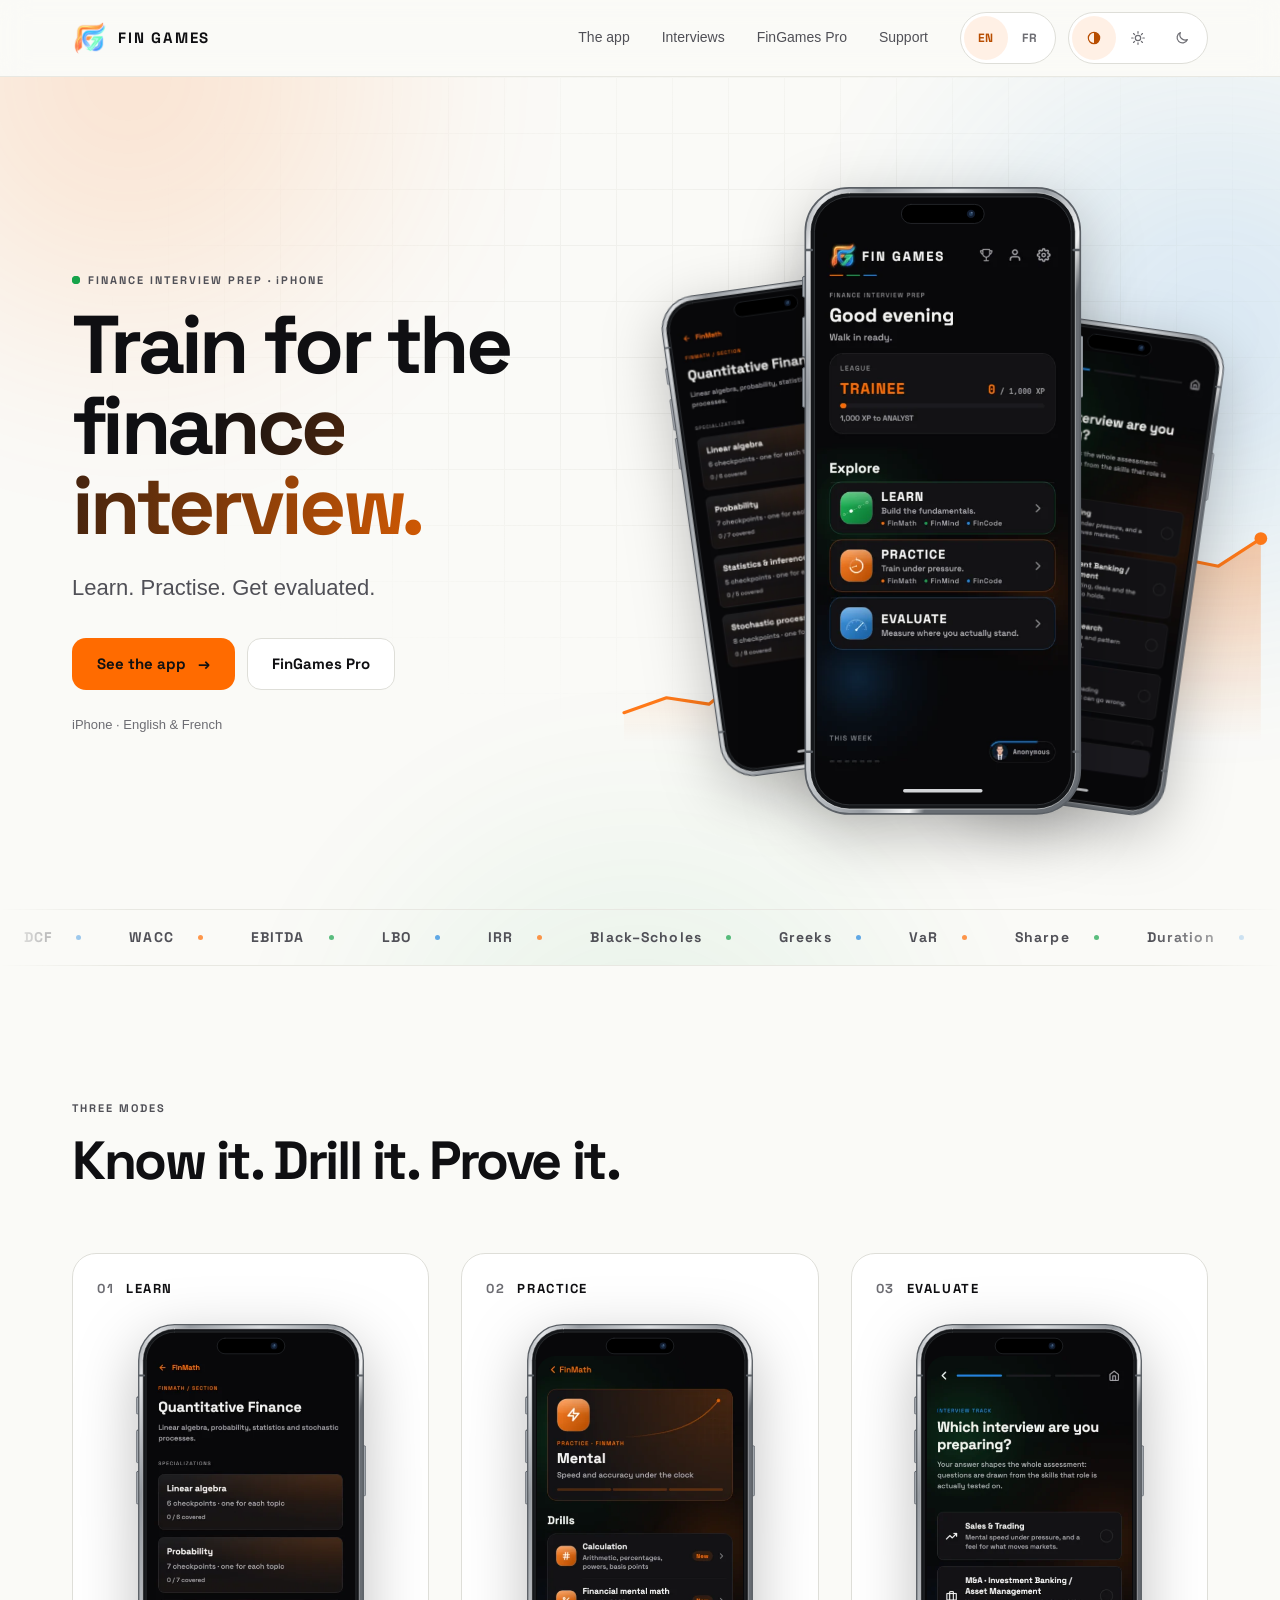
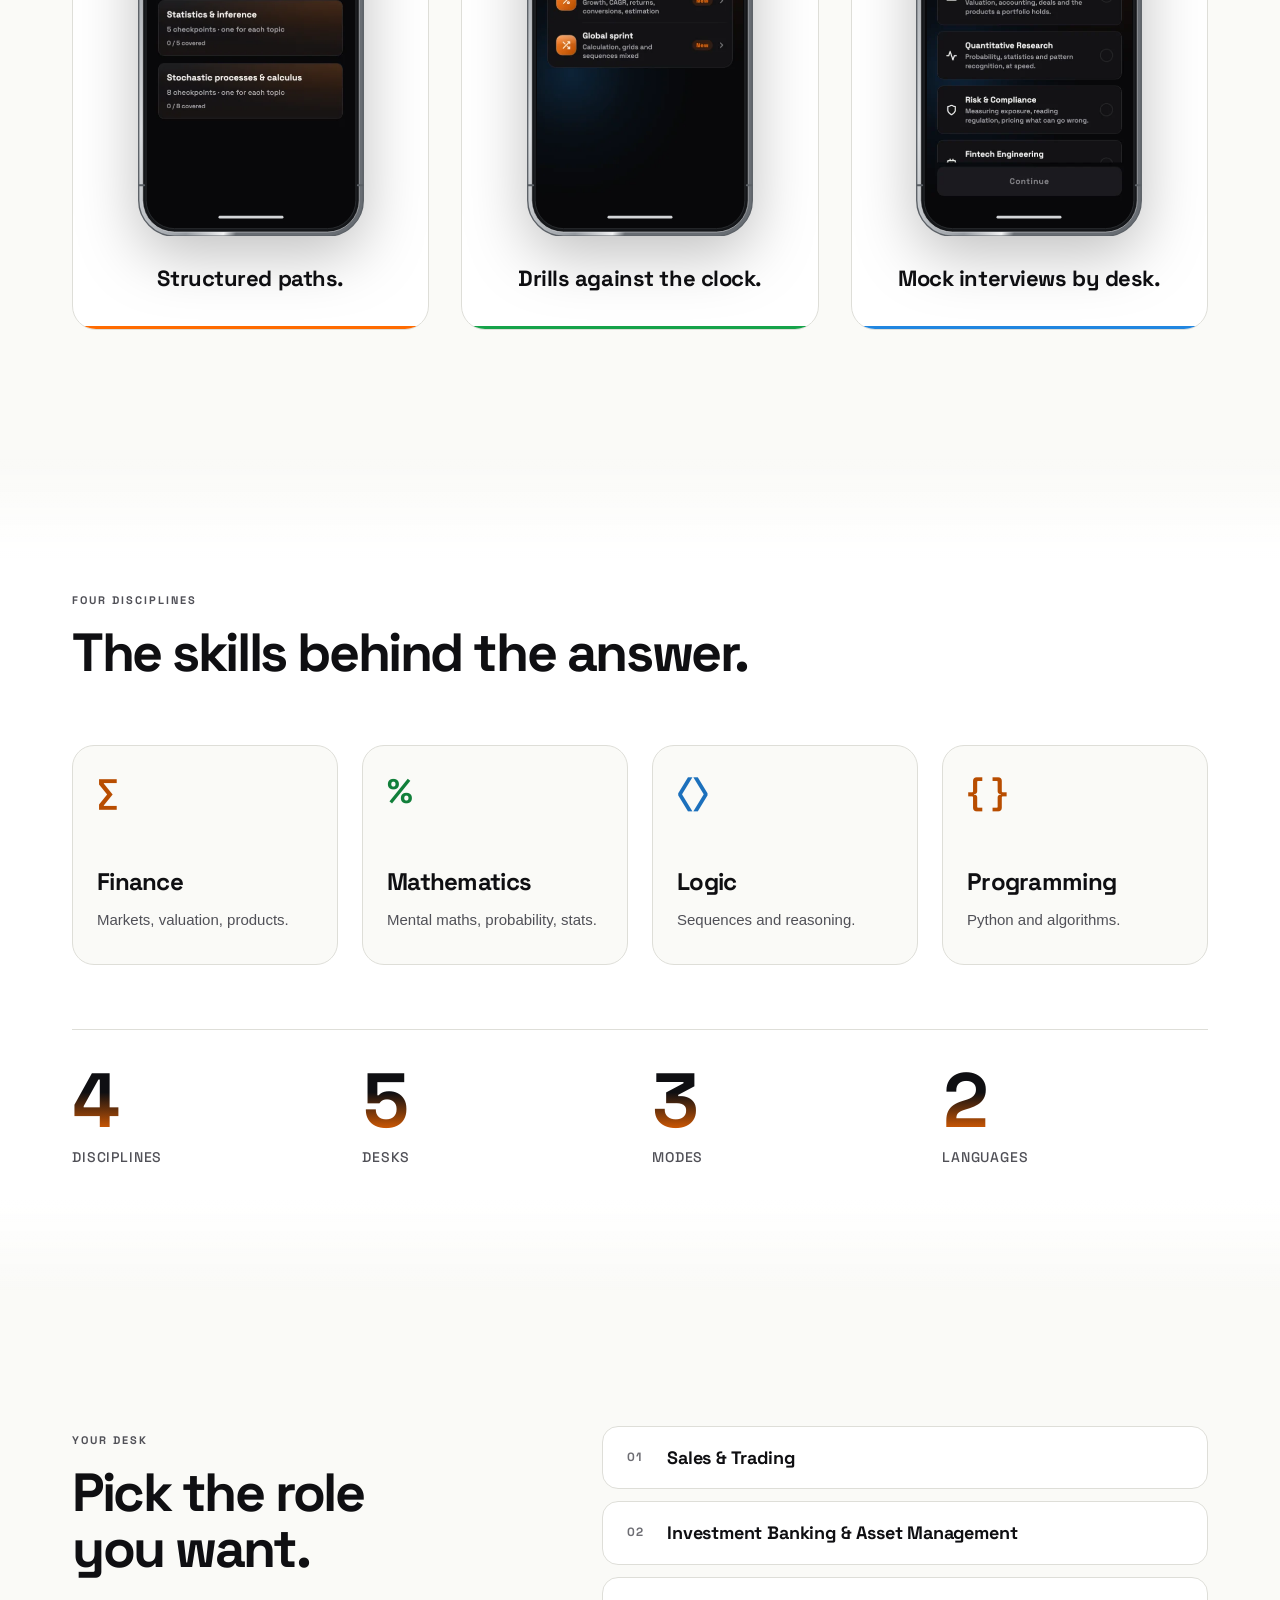
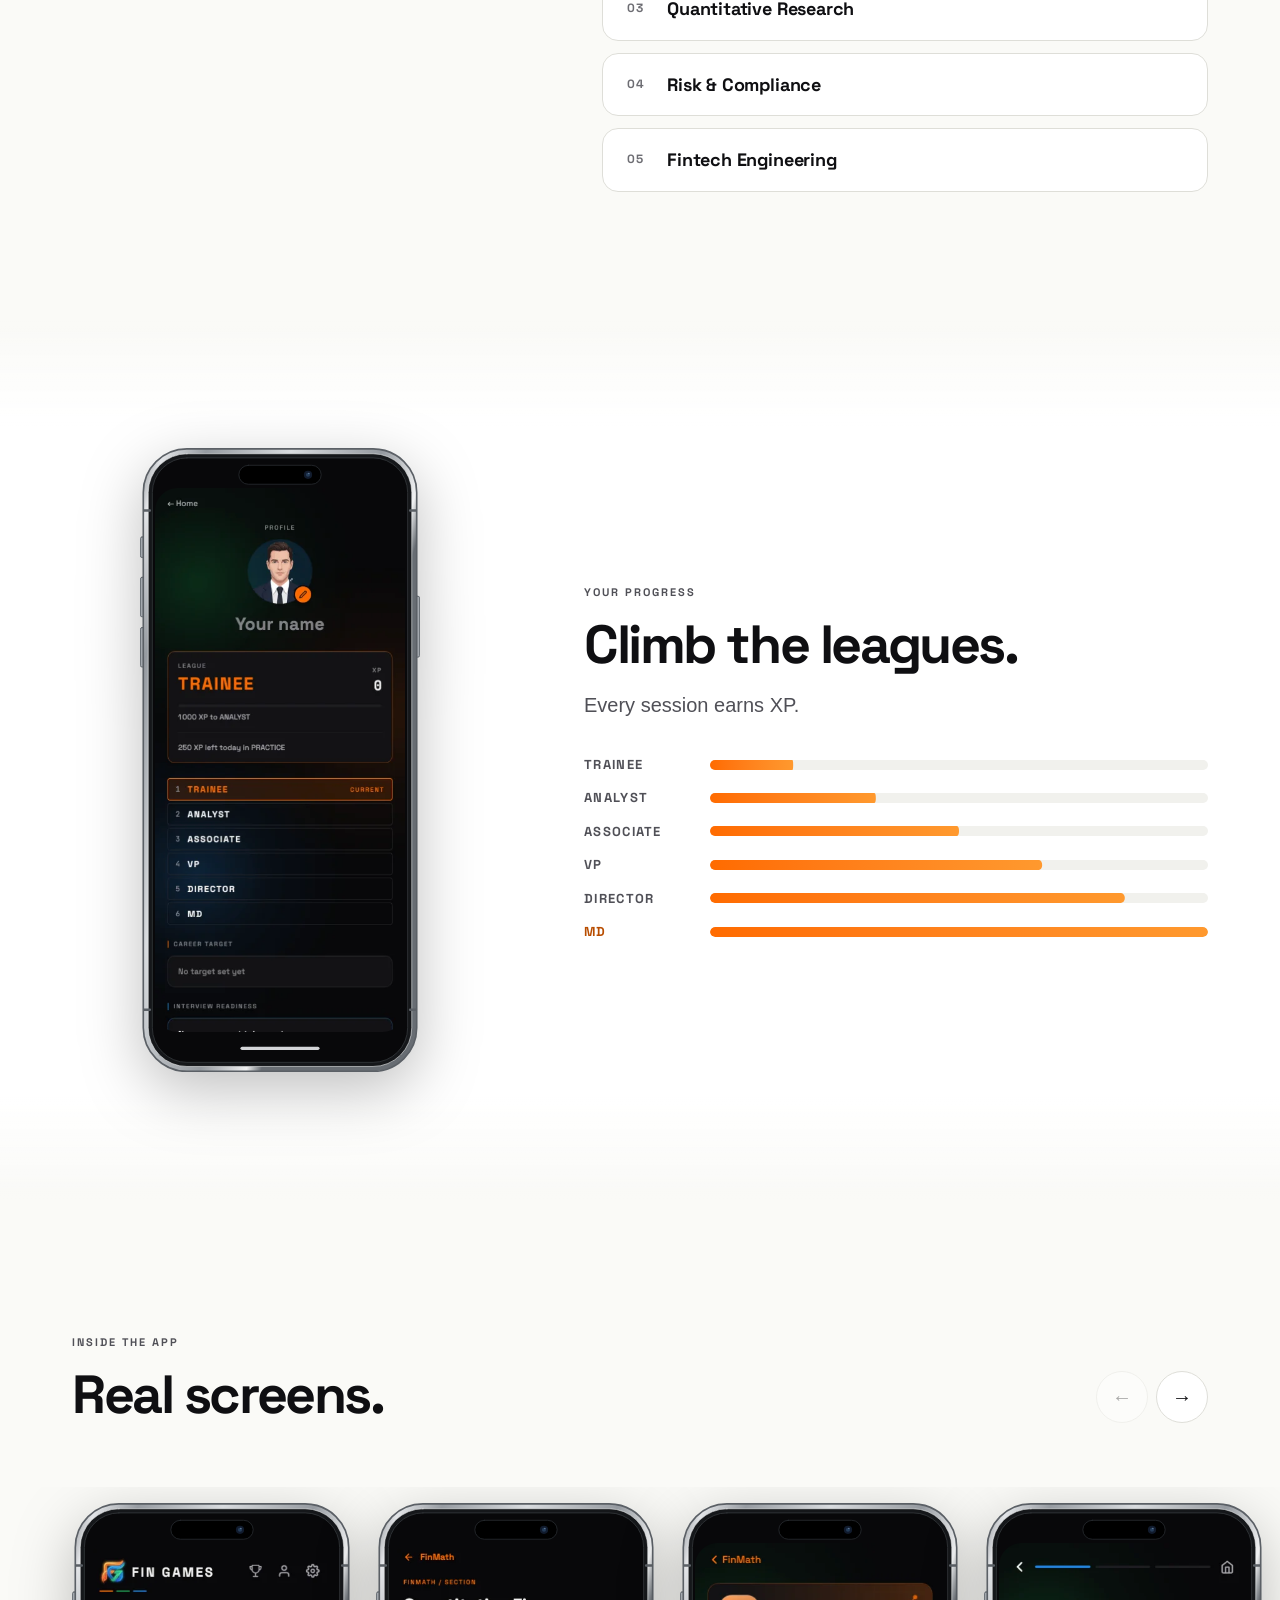
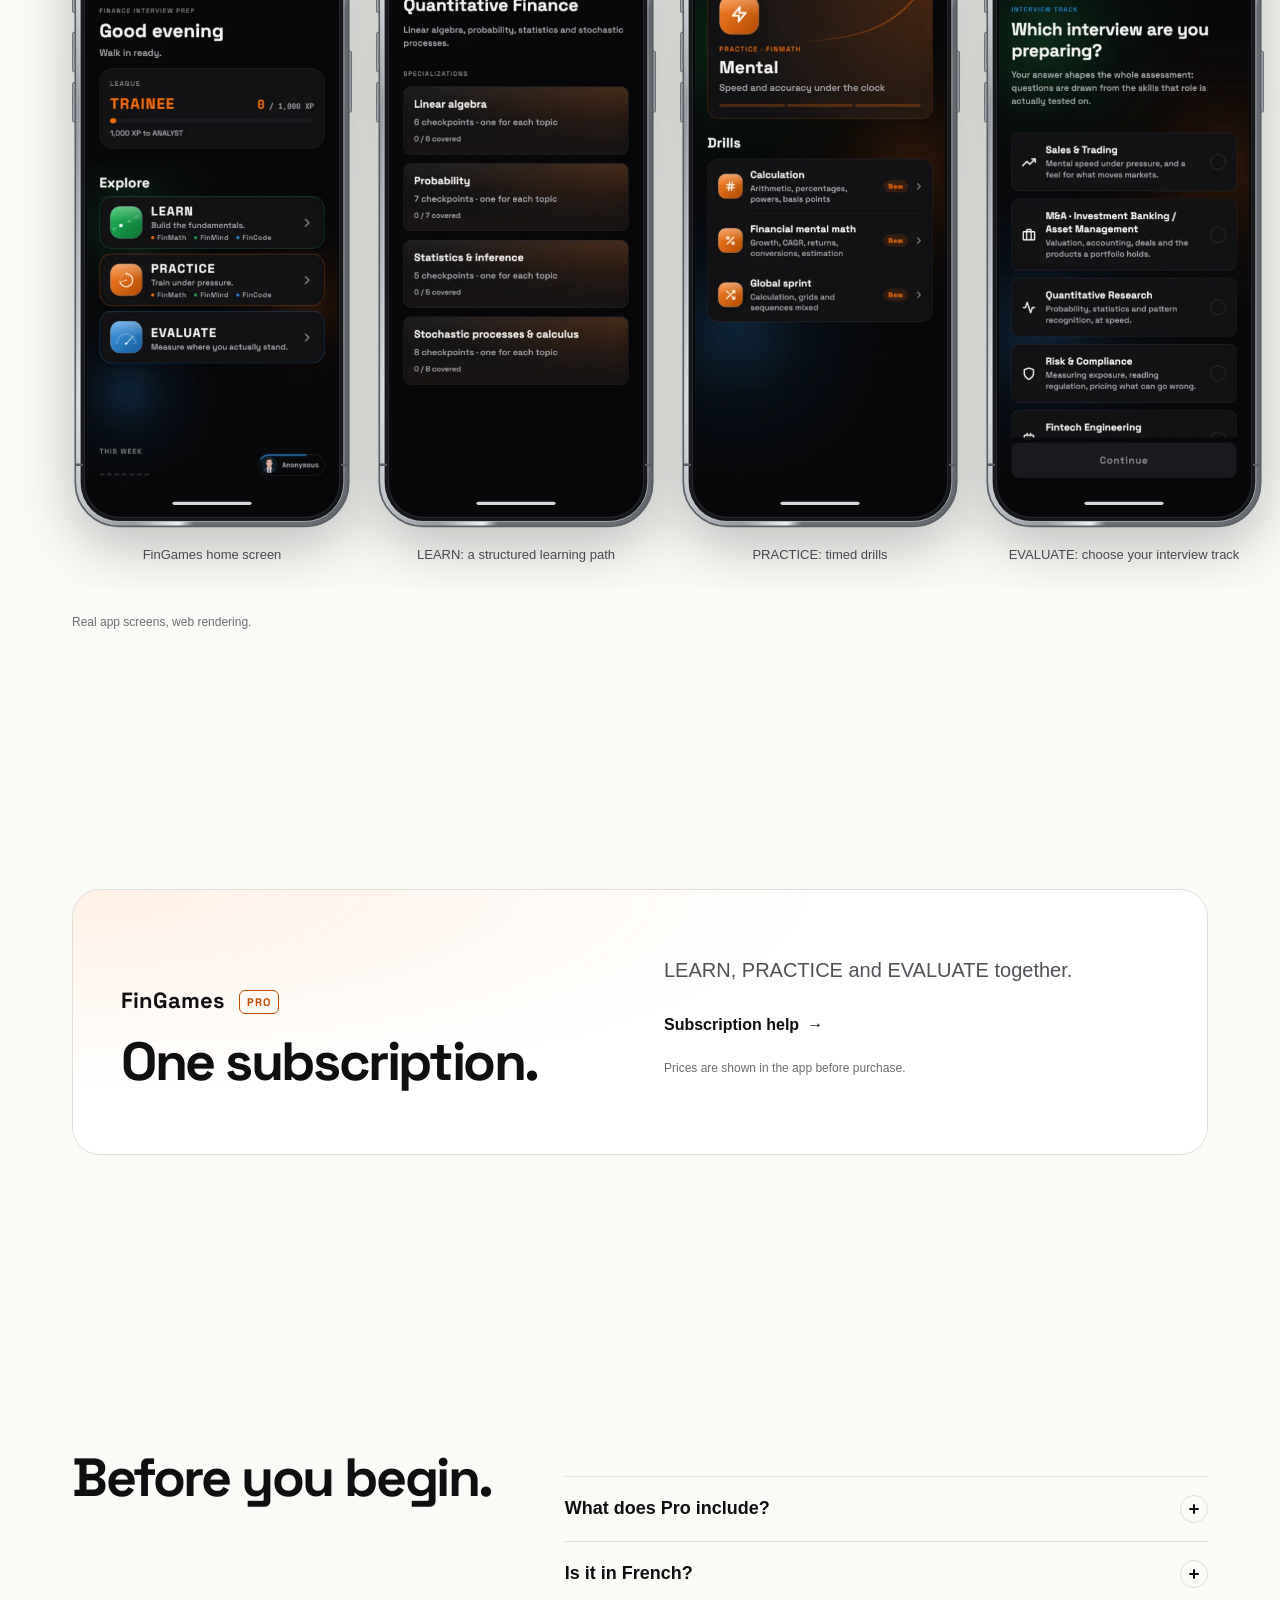
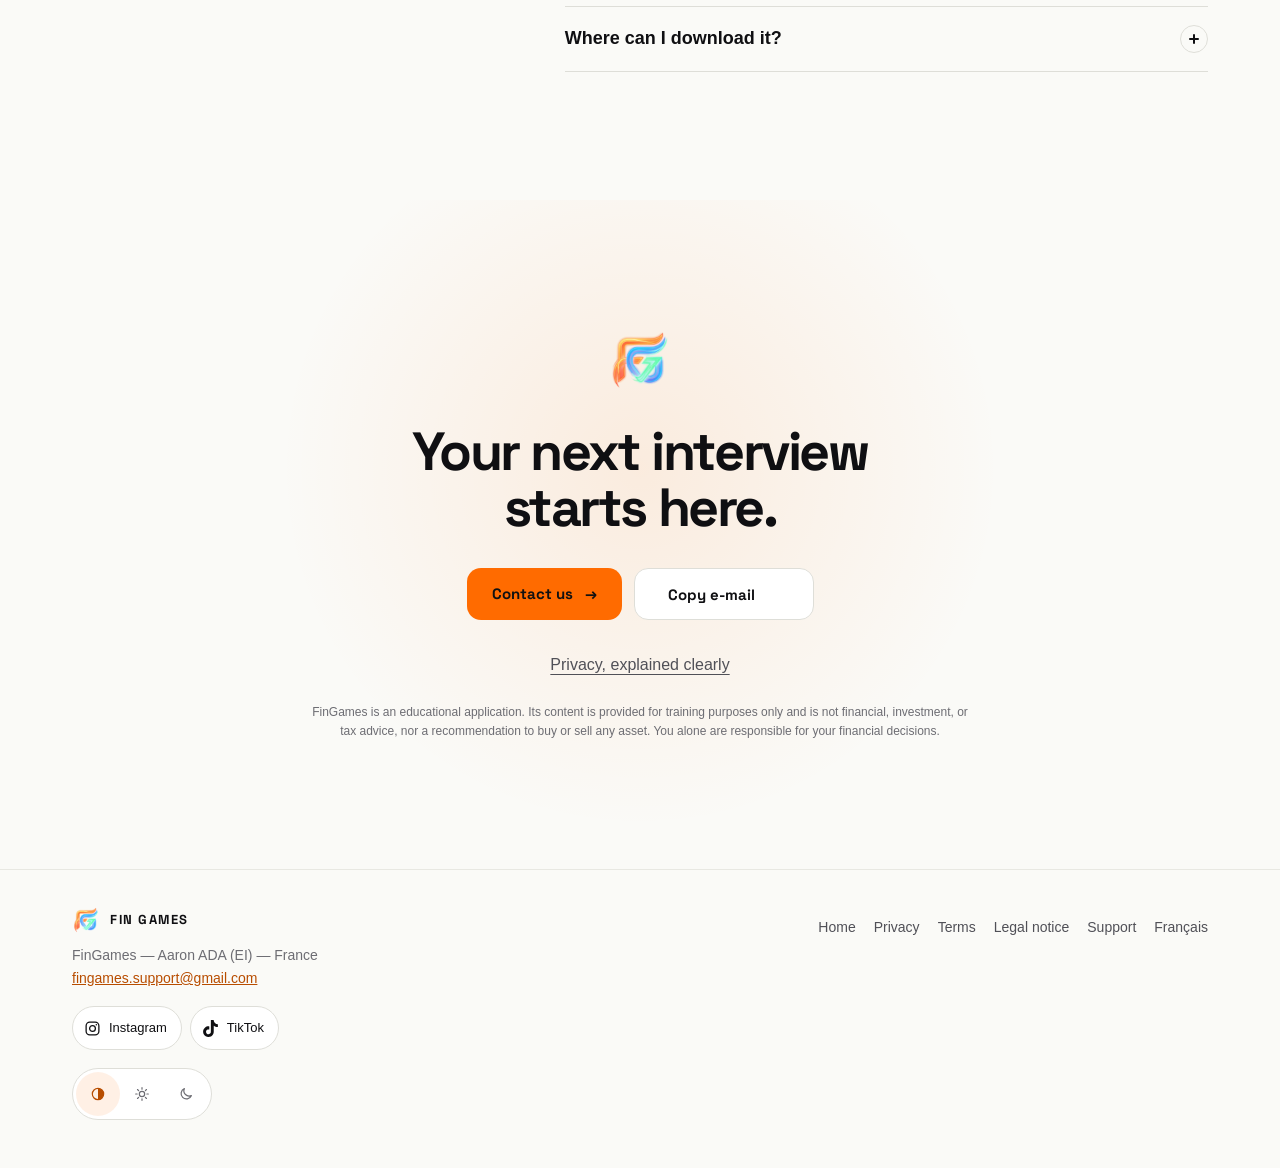
==== commit d60ed171: "Refonte animée de l'accueil et confidentialité à jour - Accueil : textes courts, iPhones animés (par" ====
--- a/index.html
+++ b/index.html
@@ -31,7 +31,7 @@
 <link rel="apple-touch-icon" href="assets/apple-touch-icon.png">
 <script type="application/ld+json">{"@context":"https://schema.org","@type":"Organization","name":"FinGames","url":"https://fingames.app/","logo":"https://fingames.app/assets/logo.png","email":"fingames.support@gmail.com","sameAs":["https://www.instagram.com/financegames_/","https://www.tiktok.com/@financegames"]}</script><script type="application/ld+json">{"@context":"https://schema.org","@type":"SoftwareApplication","name":"FinGames","operatingSystem":"iOS","applicationCategory":"EducationalApplication","inLanguage":["en","fr"],"url":"https://fingames.app/","description":"Prepare for finance interviews with FinGames on iPhone. Learn finance, mathematics, logic and programming, practise under pressure and assess your progress.","image":"https://fingames.app/assets/og-image.png","featureList":["Finance","Mathematics","Logic","Programming","LEARN","PRACTICE","EVALUATE"]}</script>
 <script>(function(){var d=document.documentElement;d.classList.add("js");try{var t=localStorage.getItem("fg-theme");if(t==="light"||t==="dark")d.setAttribute("data-theme",t)}catch(e){}})();</script>
-<link rel="stylesheet" href="assets/site.css?v=iphone-titanium">
+<link rel="stylesheet" href="assets/site.css?v=motion-1">
 </head>
 <body>
 <a class="skip" href="#main">Skip to content</a>
@@ -45,69 +45,234 @@
   </div>
 </div></header>
 <main id="main">
-<section class="product-hero"><div class="wrap hero-layout"><div class="hero-copy"><p class="eyebrow">FINANCE INTERVIEW PREPARATION · iOS</p><h1>Prepare for your<br>finance interviews.</h1><p class="lead">Finance. Mathematics. Logic. Programming.<br>Build your knowledge. Train under pressure.<br>Walk into your next interview prepared.</p><a class="primary" href="#method">Explore FinGames<span aria-hidden="true">↗</span></a><p class="availability">Designed for iPhone. In English and French.</p><div class="identity-bars" aria-hidden="true"><i></i><i></i><i></i></div></div><figure class="hero-device device"><span class="iphone-frame"><svg class="iphone-hardware" viewBox="0 0 340 758" fill="none" xmlns="http://www.w3.org/2000/svg" aria-hidden="true" focusable="false">
-<defs><linearGradient id="titanium-en-home" x1="0" y1="0" x2="340" y2="100" gradientUnits="userSpaceOnUse"><stop stop-color="#777b80"/><stop offset=".08" stop-color="#e3e5e8"/><stop offset=".22" stop-color="#969ba1"/><stop offset=".5" stop-color="#d9dcdf"/><stop offset=".8" stop-color="#94999f"/><stop offset=".95" stop-color="#f0f1f2"/><stop offset="1" stop-color="#686d73"/></linearGradient></defs>
-<g fill="#a3a8ae" stroke="#555b62"><rect x="0.5" y="108" width="5" height="25" rx="2"/><rect x="0.5" y="157" width="5" height="48" rx="2"/><rect x="0.5" y="218" width="5" height="48" rx="2"/><rect x="334.5" y="180" width="5" height="74" rx="2"/></g>
-<rect x="4" y="1" width="332" height="756" rx="53" fill="url(#titanium-en-home)" stroke="#5b6066" stroke-width="2"/>
-<rect x="10" y="7" width="320" height="744" rx="47" fill="#15171a" stroke="#f0f1f2" stroke-opacity=".7"/>
-<rect x="15" y="12" width="310" height="734" rx="42" fill="#08080a" stroke="#34373b"/>
-<path d="M5 76h7M328 76h7M5 682h7M328 682h7" stroke="#5b6066" stroke-width="3"/>
-<rect x="120" y="21" width="100" height="23" rx="11.5" fill="#000" stroke="#282b30"/>
-<circle cx="204" cy="32.5" r="5" fill="#111b2d"/><circle cx="204" cy="32.5" r="2.5" fill="#243c58"/><circle cx="205" cy="31" r="1" fill="#5d7593"/>
-<rect x="122" y="727" width="96" height="4" rx="2" fill="#d3d5d8"/>
-</svg>
-<img src="assets/current/en-home-800.webp" srcset="assets/current/en-home-400.webp 400w, assets/current/en-home-800.webp 800w" sizes="(max-width: 700px) 72vw, 320px" width="804" height="1748" alt="FinGames home: Learn, Practice and Evaluate" fetchpriority="high" decoding="async"></span><figcaption>FIN GAMES <span>LEARN · PRACTICE · EVALUATE</span></figcaption></figure></div></section>
- <section class="product-section" id="method"><div class="wrap"><div class="section-heading"><div><p class="eyebrow">THE METHOD</p><h2>Know it.<br>Practise it. Prove it.</h2></div><p>A clear path from understanding a concept to recalling it when the clock is running.</p></div><div class="method-grid"><article class="method-item"><p class="step-label"><span>01</span> LEARN</p><figure class="device"><span class="iphone-frame"><svg class="iphone-hardware" viewBox="0 0 340 758" fill="none" xmlns="http://www.w3.org/2000/svg" aria-hidden="true" focusable="false">
-<defs><linearGradient id="titanium-en-learn" x1="0" y1="0" x2="340" y2="100" gradientUnits="userSpaceOnUse"><stop stop-color="#777b80"/><stop offset=".08" stop-color="#e3e5e8"/><stop offset=".22" stop-color="#969ba1"/><stop offset=".5" stop-color="#d9dcdf"/><stop offset=".8" stop-color="#94999f"/><stop offset=".95" stop-color="#f0f1f2"/><stop offset="1" stop-color="#686d73"/></linearGradient></defs>
-<g fill="#a3a8ae" stroke="#555b62"><rect x="0.5" y="108" width="5" height="25" rx="2"/><rect x="0.5" y="157" width="5" height="48" rx="2"/><rect x="0.5" y="218" width="5" height="48" rx="2"/><rect x="334.5" y="180" width="5" height="74" rx="2"/></g>
-<rect x="4" y="1" width="332" height="756" rx="53" fill="url(#titanium-en-learn)" stroke="#5b6066" stroke-width="2"/>
-<rect x="10" y="7" width="320" height="744" rx="47" fill="#15171a" stroke="#f0f1f2" stroke-opacity=".7"/>
-<rect x="15" y="12" width="310" height="734" rx="42" fill="#08080a" stroke="#34373b"/>
-<path d="M5 76h7M328 76h7M5 682h7M328 682h7" stroke="#5b6066" stroke-width="3"/>
-<rect x="120" y="21" width="100" height="23" rx="11.5" fill="#000" stroke="#282b30"/>
-<circle cx="204" cy="32.5" r="5" fill="#111b2d"/><circle cx="204" cy="32.5" r="2.5" fill="#243c58"/><circle cx="205" cy="31" r="1" fill="#5d7593"/>
-<rect x="122" y="727" width="96" height="4" rx="2" fill="#d3d5d8"/>
-</svg>
-<img src="assets/current/en-learn-800.webp" srcset="assets/current/en-learn-400.webp 400w, assets/current/en-learn-800.webp 800w" sizes="(max-width: 700px) 72vw, 320px" width="804" height="1748" alt="LEARN — Build the foundations." loading="lazy" decoding="async"></span></figure><h3>Build the foundations.</h3><p>Follow structured learning paths, choose a specialisation and check your understanding as you progress.</p></article><article class="method-item"><p class="step-label"><span>02</span> PRACTICE</p><figure class="device"><span class="iphone-frame"><svg class="iphone-hardware" viewBox="0 0 340 758" fill="none" xmlns="http://www.w3.org/2000/svg" aria-hidden="true" focusable="false">
-<defs><linearGradient id="titanium-en-practice" x1="0" y1="0" x2="340" y2="100" gradientUnits="userSpaceOnUse"><stop stop-color="#777b80"/><stop offset=".08" stop-color="#e3e5e8"/><stop offset=".22" stop-color="#969ba1"/><stop offset=".5" stop-color="#d9dcdf"/><stop offset=".8" stop-color="#94999f"/><stop offset=".95" stop-color="#f0f1f2"/><stop offset="1" stop-color="#686d73"/></linearGradient></defs>
-<g fill="#a3a8ae" stroke="#555b62"><rect x="0.5" y="108" width="5" height="25" rx="2"/><rect x="0.5" y="157" width="5" height="48" rx="2"/><rect x="0.5" y="218" width="5" height="48" rx="2"/><rect x="334.5" y="180" width="5" height="74" rx="2"/></g>
-<rect x="4" y="1" width="332" height="756" rx="53" fill="url(#titanium-en-practice)" stroke="#5b6066" stroke-width="2"/>
-<rect x="10" y="7" width="320" height="744" rx="47" fill="#15171a" stroke="#f0f1f2" stroke-opacity=".7"/>
-<rect x="15" y="12" width="310" height="734" rx="42" fill="#08080a" stroke="#34373b"/>
-<path d="M5 76h7M328 76h7M5 682h7M328 682h7" stroke="#5b6066" stroke-width="3"/>
-<rect x="120" y="21" width="100" height="23" rx="11.5" fill="#000" stroke="#282b30"/>
-<circle cx="204" cy="32.5" r="5" fill="#111b2d"/><circle cx="204" cy="32.5" r="2.5" fill="#243c58"/><circle cx="205" cy="31" r="1" fill="#5d7593"/>
-<rect x="122" y="727" width="96" height="4" rx="2" fill="#d3d5d8"/>
-</svg>
-<img src="assets/current/en-practice-800.webp" srcset="assets/current/en-practice-400.webp 400w, assets/current/en-practice-800.webp 800w" sizes="(max-width: 700px) 72vw, 320px" width="804" height="1748" alt="PRACTICE — Make it second nature." loading="lazy" decoding="async"></span></figure><h3>Make it second nature.</h3><p>Train with FinMath, FinMind and FinCode. Choose a subject, set the difficulty and work against the clock.</p></article><article class="method-item"><p class="step-label"><span>03</span> EVALUATE</p><figure class="device"><span class="iphone-frame"><svg class="iphone-hardware" viewBox="0 0 340 758" fill="none" xmlns="http://www.w3.org/2000/svg" aria-hidden="true" focusable="false">
-<defs><linearGradient id="titanium-en-evaluate" x1="0" y1="0" x2="340" y2="100" gradientUnits="userSpaceOnUse"><stop stop-color="#777b80"/><stop offset=".08" stop-color="#e3e5e8"/><stop offset=".22" stop-color="#969ba1"/><stop offset=".5" stop-color="#d9dcdf"/><stop offset=".8" stop-color="#94999f"/><stop offset=".95" stop-color="#f0f1f2"/><stop offset="1" stop-color="#686d73"/></linearGradient></defs>
-<g fill="#a3a8ae" stroke="#555b62"><rect x="0.5" y="108" width="5" height="25" rx="2"/><rect x="0.5" y="157" width="5" height="48" rx="2"/><rect x="0.5" y="218" width="5" height="48" rx="2"/><rect x="334.5" y="180" width="5" height="74" rx="2"/></g>
-<rect x="4" y="1" width="332" height="756" rx="53" fill="url(#titanium-en-evaluate)" stroke="#5b6066" stroke-width="2"/>
-<rect x="10" y="7" width="320" height="744" rx="47" fill="#15171a" stroke="#f0f1f2" stroke-opacity=".7"/>
-<rect x="15" y="12" width="310" height="734" rx="42" fill="#08080a" stroke="#34373b"/>
-<path d="M5 76h7M328 76h7M5 682h7M328 682h7" stroke="#5b6066" stroke-width="3"/>
-<rect x="120" y="21" width="100" height="23" rx="11.5" fill="#000" stroke="#282b30"/>
-<circle cx="204" cy="32.5" r="5" fill="#111b2d"/><circle cx="204" cy="32.5" r="2.5" fill="#243c58"/><circle cx="205" cy="31" r="1" fill="#5d7593"/>
-<rect x="122" y="727" width="96" height="4" rx="2" fill="#d3d5d8"/>
-</svg>
-<img src="assets/current/en-evaluate-800.webp" srcset="assets/current/en-evaluate-400.webp 400w, assets/current/en-evaluate-800.webp 800w" sizes="(max-width: 700px) 72vw, 320px" width="804" height="1748" alt="EVALUATE — Find out where you stand." loading="lazy" decoding="async"></span></figure><h3>Find out where you stand.</h3><p>Take a written mock interview shaped by your target role. Review your results and identify what needs work.</p></article></div><p class="capture-note">Screens captured from the current application running locally. Web rendering; iOS presentation may differ.</p></div></section>
- <section class="product-section subject-section" id="subjects"><div class="wrap"><p class="eyebrow">FOUR DISCIPLINES</p><h2>The skills behind<br>a stronger answer.</h2><div class="subject-list"><article><span class="subject-number">01</span><h3>Finance</h3><div><h4>Understand what moves markets.</h4><p>Financial statements, valuation, markets and products. Connect the concepts before putting them to the test.</p></div></article><article><span class="subject-number">02</span><h3>Mathematics</h3><div><h4>Get comfortable with the numbers.</h4><p>Mental arithmetic, probability, statistics and financial mathematics. Build both understanding and speed.</p></div></article><article><span class="subject-number">03</span><h3>Logic</h3><div><h4>Work through the unfamiliar.</h4><p>Sequences, numerical reasoning and problem solving. Practise finding a sound approach under time pressure.</p></div></article><article><span class="subject-number">04</span><h3>Programming</h3><div><h4>Think clearly in code.</h4><p>Python, algorithms and quantitative programming. Read, reason and apply code to finance problems.</p></div></article></div></div></section>
- <section class="product-section" id="interviews"><div class="wrap interview-layout"><div><p class="eyebrow">YOUR INTERVIEW</p><h2>Prepare for the desk<br>you want to join.</h2><p class="lead">Different roles call for different skills. Your chosen track shapes the questions in your written assessment.</p><p class="adaptive">The written assessment adapts its difficulty to your answers. Your report helps you identify the areas to revisit.</p></div><div class="track-list"><article><span>01</span><div><h3>Sales & Trading</h3><p>Mental speed, market knowledge and financial products.</p></div></article><article><span>02</span><div><h3>Investment Banking & Asset Management</h3><p>Accounting, valuation and the products a portfolio holds.</p></div></article><article><span>03</span><div><h3>Quantitative Research</h3><p>Probability, statistics and numerical reasoning.</p></div></article><article><span>04</span><div><h3>Risk & Compliance</h3><p>Exposure, risk measurement and financial regulation.</p></div></article><article><span>05</span><div><h3>Fintech Engineering</h3><p>Programming, data structures and quantitative methods.</p></div></article></div></div></section>
- <section class="product-section progress-section"><div class="wrap progress-layout"><figure class="device progress-device"><span class="iphone-frame"><svg class="iphone-hardware" viewBox="0 0 340 758" fill="none" xmlns="http://www.w3.org/2000/svg" aria-hidden="true" focusable="false">
-<defs><linearGradient id="titanium-en-profile" x1="0" y1="0" x2="340" y2="100" gradientUnits="userSpaceOnUse"><stop stop-color="#777b80"/><stop offset=".08" stop-color="#e3e5e8"/><stop offset=".22" stop-color="#969ba1"/><stop offset=".5" stop-color="#d9dcdf"/><stop offset=".8" stop-color="#94999f"/><stop offset=".95" stop-color="#f0f1f2"/><stop offset="1" stop-color="#686d73"/></linearGradient></defs>
-<g fill="#a3a8ae" stroke="#555b62"><rect x="0.5" y="108" width="5" height="25" rx="2"/><rect x="0.5" y="157" width="5" height="48" rx="2"/><rect x="0.5" y="218" width="5" height="48" rx="2"/><rect x="334.5" y="180" width="5" height="74" rx="2"/></g>
-<rect x="4" y="1" width="332" height="756" rx="53" fill="url(#titanium-en-profile)" stroke="#5b6066" stroke-width="2"/>
-<rect x="10" y="7" width="320" height="744" rx="47" fill="#15171a" stroke="#f0f1f2" stroke-opacity=".7"/>
-<rect x="15" y="12" width="310" height="734" rx="42" fill="#08080a" stroke="#34373b"/>
-<path d="M5 76h7M328 76h7M5 682h7M328 682h7" stroke="#5b6066" stroke-width="3"/>
-<rect x="120" y="21" width="100" height="23" rx="11.5" fill="#000" stroke="#282b30"/>
-<circle cx="204" cy="32.5" r="5" fill="#111b2d"/><circle cx="204" cy="32.5" r="2.5" fill="#243c58"/><circle cx="205" cy="31" r="1" fill="#5d7593"/>
-<rect x="122" y="727" width="96" height="4" rx="2" fill="#d3d5d8"/>
-</svg>
-<img src="assets/current/en-profile-800.webp" srcset="assets/current/en-profile-400.webp 400w, assets/current/en-profile-800.webp 800w" sizes="(max-width: 700px) 72vw, 320px" width="804" height="1748" alt="FinGames profile and league progression" loading="lazy" decoding="async"></span></figure><div><p class="eyebrow">YOUR PROGRESS</p><h2>Make every session count.</h2><p class="lead">Keep track of your experience, league and session results. See where you are improving, then return to the topics that need more practice.</p><p class="privacy-note">Your progress stays on your device.<br><a href="privacy.html">Read our privacy policy <span aria-hidden="true">↗</span></a></p></div></div></section>
- <section class="product-section" id="pro"><div class="wrap"><div class="pro-panel"><div><p class="pro-brand">FinGames <span>PRO</span></p><h2>A more focused preparation.</h2></div><div><p class="lead">FinGames Pro brings together LEARN, PRACTICE and EVALUATE in one subscription. Choose a monthly or annual plan in the app.</p><a class="text-link" href="support.html">Subscription support <span aria-hidden="true">↗</span></a><p class="fine">Prices and subscription conditions are shown in the app before purchase.</p></div></div></div></section>
- <section class="product-section" id="faq"><div class="wrap faq-layout"><div><p class="eyebrow">A FEW DETAILS</p><h2>Before you begin.</h2></div><div><details><summary>Who is FinGames for?</summary><p>Students, career changers and professionals preparing for technical finance interviews, from investment banking and sales & trading to quantitative finance and fintech.</p></details><details><summary>What does FinGames Pro include?</summary><p>Access to the learning paths, practice sessions and written evaluations. Monthly and annual plans are managed through the App Store.</p></details><details><summary>Is FinGames available in French?</summary><p>Yes. The application includes English and French, with light and dark themes.</p></details><details><summary>Where can I download FinGames?</summary><p>The public App Store link will be added here when it is confirmed. Contact support for availability information.</p></details></div></div></section>
- <section class="closing"><div class="wrap"><img src="assets/logo.png" width="64" height="64" alt="" loading="lazy"><h2>Your next interview.<br>Your preparation starts here.</h2><a class="primary" href="support.html">Contact FinGames<span aria-hidden="true">↗</span></a><p class="fine">FinGames is an educational application. Its content is provided for training purposes only and is not financial, investment, or tax advice, nor a recommendation to buy or sell any asset. You alone are responsible for your financial decisions.</p></div></section>
+<section class="hero" data-hero>
+  <div class="hero-aura" aria-hidden="true"><i></i><i></i><i></i></div>
+  <div class="wrap hero-grid">
+    <div class="hero-copy">
+      <p class="eyebrow" data-reveal style="--i:0"><span class="live-dot" aria-hidden="true"></span>FINANCE INTERVIEW PREP · iPHONE</p>
+      <h1 data-reveal style="--i:1">Train for the<br><em>finance interview.</em></h1>
+      <p class="hero-lead" data-reveal style="--i:2">Learn. Practise. Get evaluated.</p>
+      <div class="hero-actions" data-reveal style="--i:3">
+        <a class="btn btn-primary" href="#modes">See the app<span class="btn-arrow" aria-hidden="true">→</span></a>
+        <a class="btn btn-ghost" href="#pro">FinGames Pro</a>
+      </div>
+      <p class="availability" data-reveal style="--i:4">iPhone · English & French</p>
+    </div>
+    <div class="hero-stage">
+      <svg class="market-line" viewBox="0 0 600 220" aria-hidden="true" focusable="false">
+        <defs><linearGradient id="mk-en" x1="0" x2="0" y1="0" y2="1"><stop offset="0" stop-color="var(--accent)" stop-opacity=".35"/><stop offset="1" stop-color="var(--accent)" stop-opacity="0"/></linearGradient></defs>
+        <path class="mk-area" d="M0 190 L40 176 L80 182 L120 150 L160 158 L200 128 L240 136 L280 104 L320 116 L360 86 L400 94 L440 64 L480 72 L520 44 L560 52 L600 26 L600 220 L0 220 Z" fill="url(#mk-en)"/>
+        <path class="mk-path" d="M0 190 L40 176 L80 182 L120 150 L160 158 L200 128 L240 136 L280 104 L320 116 L360 86 L400 94 L440 64 L480 72 L520 44 L560 52 L600 26"/>
+        <rect class="mk-cover" x="0" y="0" width="600" height="220"/>
+        <circle class="mk-dot" cx="600" cy="26" r="6"/>
+      </svg>
+      <figure class="hero-phone side left" data-depth="0.6"><span class="iphone-frame"><svg class="iphone-hardware" viewBox="0 0 340 758" fill="none" xmlns="http://www.w3.org/2000/svg" aria-hidden="true" focusable="false">
+<defs><linearGradient id="titanium-en-learn-1" x1="0" y1="0" x2="340" y2="100" gradientUnits="userSpaceOnUse"><stop stop-color="#777b80"/><stop offset=".08" stop-color="#e3e5e8"/><stop offset=".22" stop-color="#969ba1"/><stop offset=".5" stop-color="#d9dcdf"/><stop offset=".8" stop-color="#94999f"/><stop offset=".95" stop-color="#f0f1f2"/><stop offset="1" stop-color="#686d73"/></linearGradient></defs>
+<g fill="#a3a8ae" stroke="#555b62"><rect x="0.5" y="108" width="5" height="25" rx="2"/><rect x="0.5" y="157" width="5" height="48" rx="2"/><rect x="0.5" y="218" width="5" height="48" rx="2"/><rect x="334.5" y="180" width="5" height="74" rx="2"/></g>
+<rect x="4" y="1" width="332" height="756" rx="53" fill="url(#titanium-en-learn-1)" stroke="#5b6066" stroke-width="2"/>
+<rect x="10" y="7" width="320" height="744" rx="47" fill="#15171a" stroke="#f0f1f2" stroke-opacity=".7"/>
+<rect x="15" y="12" width="310" height="734" rx="42" fill="#08080a" stroke="#34373b"/>
+<path d="M5 76h7M328 76h7M5 682h7M328 682h7" stroke="#5b6066" stroke-width="3"/>
+<rect x="120" y="21" width="100" height="23" rx="11.5" fill="#000" stroke="#282b30"/>
+<circle cx="204" cy="32.5" r="5" fill="#111b2d"/><circle cx="204" cy="32.5" r="2.5" fill="#243c58"/><circle cx="205" cy="31" r="1" fill="#5d7593"/>
+<rect x="122" y="727" width="96" height="4" rx="2" fill="#d3d5d8"/>
+</svg>
+<span class="screen" data-screen><img src="assets/current/en-learn-800.webp" srcset="assets/current/en-learn-400.webp 400w, assets/current/en-learn-800.webp 800w" sizes="(max-width: 700px) 62vw, 300px" width="804" height="1748" alt="LEARN: a structured learning path" loading="lazy" decoding="async"><span class="screen-error" role="img" aria-label="Screen unavailable">Screen unavailable</span></span></span></figure>
+      <figure class="hero-phone main" data-depth="1"><span class="iphone-frame"><svg class="iphone-hardware" viewBox="0 0 340 758" fill="none" xmlns="http://www.w3.org/2000/svg" aria-hidden="true" focusable="false">
+<defs><linearGradient id="titanium-en-home-2" x1="0" y1="0" x2="340" y2="100" gradientUnits="userSpaceOnUse"><stop stop-color="#777b80"/><stop offset=".08" stop-color="#e3e5e8"/><stop offset=".22" stop-color="#969ba1"/><stop offset=".5" stop-color="#d9dcdf"/><stop offset=".8" stop-color="#94999f"/><stop offset=".95" stop-color="#f0f1f2"/><stop offset="1" stop-color="#686d73"/></linearGradient></defs>
+<g fill="#a3a8ae" stroke="#555b62"><rect x="0.5" y="108" width="5" height="25" rx="2"/><rect x="0.5" y="157" width="5" height="48" rx="2"/><rect x="0.5" y="218" width="5" height="48" rx="2"/><rect x="334.5" y="180" width="5" height="74" rx="2"/></g>
+<rect x="4" y="1" width="332" height="756" rx="53" fill="url(#titanium-en-home-2)" stroke="#5b6066" stroke-width="2"/>
+<rect x="10" y="7" width="320" height="744" rx="47" fill="#15171a" stroke="#f0f1f2" stroke-opacity=".7"/>
+<rect x="15" y="12" width="310" height="734" rx="42" fill="#08080a" stroke="#34373b"/>
+<path d="M5 76h7M328 76h7M5 682h7M328 682h7" stroke="#5b6066" stroke-width="3"/>
+<rect x="120" y="21" width="100" height="23" rx="11.5" fill="#000" stroke="#282b30"/>
+<circle cx="204" cy="32.5" r="5" fill="#111b2d"/><circle cx="204" cy="32.5" r="2.5" fill="#243c58"/><circle cx="205" cy="31" r="1" fill="#5d7593"/>
+<rect x="122" y="727" width="96" height="4" rx="2" fill="#d3d5d8"/>
+</svg>
+<span class="screen" data-screen><img src="assets/current/en-home-800.webp" srcset="assets/current/en-home-400.webp 400w, assets/current/en-home-800.webp 800w" sizes="(max-width: 700px) 62vw, 300px" width="804" height="1748" alt="FinGames home screen" fetchpriority="high" decoding="async"><span class="screen-error" role="img" aria-label="Screen unavailable">Screen unavailable</span></span></span></figure>
+      <figure class="hero-phone side right" data-depth="0.6"><span class="iphone-frame"><svg class="iphone-hardware" viewBox="0 0 340 758" fill="none" xmlns="http://www.w3.org/2000/svg" aria-hidden="true" focusable="false">
+<defs><linearGradient id="titanium-en-evaluate-3" x1="0" y1="0" x2="340" y2="100" gradientUnits="userSpaceOnUse"><stop stop-color="#777b80"/><stop offset=".08" stop-color="#e3e5e8"/><stop offset=".22" stop-color="#969ba1"/><stop offset=".5" stop-color="#d9dcdf"/><stop offset=".8" stop-color="#94999f"/><stop offset=".95" stop-color="#f0f1f2"/><stop offset="1" stop-color="#686d73"/></linearGradient></defs>
+<g fill="#a3a8ae" stroke="#555b62"><rect x="0.5" y="108" width="5" height="25" rx="2"/><rect x="0.5" y="157" width="5" height="48" rx="2"/><rect x="0.5" y="218" width="5" height="48" rx="2"/><rect x="334.5" y="180" width="5" height="74" rx="2"/></g>
+<rect x="4" y="1" width="332" height="756" rx="53" fill="url(#titanium-en-evaluate-3)" stroke="#5b6066" stroke-width="2"/>
+<rect x="10" y="7" width="320" height="744" rx="47" fill="#15171a" stroke="#f0f1f2" stroke-opacity=".7"/>
+<rect x="15" y="12" width="310" height="734" rx="42" fill="#08080a" stroke="#34373b"/>
+<path d="M5 76h7M328 76h7M5 682h7M328 682h7" stroke="#5b6066" stroke-width="3"/>
+<rect x="120" y="21" width="100" height="23" rx="11.5" fill="#000" stroke="#282b30"/>
+<circle cx="204" cy="32.5" r="5" fill="#111b2d"/><circle cx="204" cy="32.5" r="2.5" fill="#243c58"/><circle cx="205" cy="31" r="1" fill="#5d7593"/>
+<rect x="122" y="727" width="96" height="4" rx="2" fill="#d3d5d8"/>
+</svg>
+<span class="screen" data-screen><img src="assets/current/en-evaluate-800.webp" srcset="assets/current/en-evaluate-400.webp 400w, assets/current/en-evaluate-800.webp 800w" sizes="(max-width: 700px) 62vw, 300px" width="804" height="1748" alt="EVALUATE: choose your interview track" loading="lazy" decoding="async"><span class="screen-error" role="img" aria-label="Screen unavailable">Screen unavailable</span></span></span></figure>
+    </div>
+  </div>
+  <div class="tape" aria-label="Topics covered"><ul class="tape-track" data-loop><li>DCF</li><li>WACC</li><li>EBITDA</li><li>LBO</li><li>IRR</li><li>Black–Scholes</li><li>Greeks</li><li>VaR</li><li>Sharpe</li><li>Duration</li><li>Convexity</li><li>Bayes</li><li>Monte Carlo</li><li>Python</li><li>SQL</li><li aria-hidden="true">DCF</li><li aria-hidden="true">WACC</li><li aria-hidden="true">EBITDA</li><li aria-hidden="true">LBO</li><li aria-hidden="true">IRR</li><li aria-hidden="true">Black–Scholes</li><li aria-hidden="true">Greeks</li><li aria-hidden="true">VaR</li><li aria-hidden="true">Sharpe</li><li aria-hidden="true">Duration</li><li aria-hidden="true">Convexity</li><li aria-hidden="true">Bayes</li><li aria-hidden="true">Monte Carlo</li><li aria-hidden="true">Python</li><li aria-hidden="true">SQL</li></ul></div>
+</section>
+
+<section class="block" id="modes"><div class="wrap">
+  <header class="block-head"><p class="eyebrow" data-reveal style="--i:0">THREE MODES</p><h2 data-reveal style="--i:1">Know it. Drill it. Prove it.</h2></header>
+  <div class="modes"><article class="mode mode-0" data-reveal style="--i:2">
+      <p class="mode-label"><span>01</span>LEARN</p>
+      <figure class="mode-phone"><span class="iphone-frame"><svg class="iphone-hardware" viewBox="0 0 340 758" fill="none" xmlns="http://www.w3.org/2000/svg" aria-hidden="true" focusable="false">
+<defs><linearGradient id="titanium-en-learn-4" x1="0" y1="0" x2="340" y2="100" gradientUnits="userSpaceOnUse"><stop stop-color="#777b80"/><stop offset=".08" stop-color="#e3e5e8"/><stop offset=".22" stop-color="#969ba1"/><stop offset=".5" stop-color="#d9dcdf"/><stop offset=".8" stop-color="#94999f"/><stop offset=".95" stop-color="#f0f1f2"/><stop offset="1" stop-color="#686d73"/></linearGradient></defs>
+<g fill="#a3a8ae" stroke="#555b62"><rect x="0.5" y="108" width="5" height="25" rx="2"/><rect x="0.5" y="157" width="5" height="48" rx="2"/><rect x="0.5" y="218" width="5" height="48" rx="2"/><rect x="334.5" y="180" width="5" height="74" rx="2"/></g>
+<rect x="4" y="1" width="332" height="756" rx="53" fill="url(#titanium-en-learn-4)" stroke="#5b6066" stroke-width="2"/>
+<rect x="10" y="7" width="320" height="744" rx="47" fill="#15171a" stroke="#f0f1f2" stroke-opacity=".7"/>
+<rect x="15" y="12" width="310" height="734" rx="42" fill="#08080a" stroke="#34373b"/>
+<path d="M5 76h7M328 76h7M5 682h7M328 682h7" stroke="#5b6066" stroke-width="3"/>
+<rect x="120" y="21" width="100" height="23" rx="11.5" fill="#000" stroke="#282b30"/>
+<circle cx="204" cy="32.5" r="5" fill="#111b2d"/><circle cx="204" cy="32.5" r="2.5" fill="#243c58"/><circle cx="205" cy="31" r="1" fill="#5d7593"/>
+<rect x="122" y="727" width="96" height="4" rx="2" fill="#d3d5d8"/>
+</svg>
+<span class="screen" data-screen><img src="assets/current/en-learn-800.webp" srcset="assets/current/en-learn-400.webp 400w, assets/current/en-learn-800.webp 800w" sizes="(max-width: 700px) 62vw, 300px" width="804" height="1748" alt="LEARN: a structured learning path" loading="lazy" decoding="async"><span class="screen-error" role="img" aria-label="Screen unavailable">Screen unavailable</span></span></span></figure>
+      <h3>Structured paths.</h3></article><article class="mode mode-1" data-reveal style="--i:3">
+      <p class="mode-label"><span>02</span>PRACTICE</p>
+      <figure class="mode-phone"><span class="iphone-frame"><svg class="iphone-hardware" viewBox="0 0 340 758" fill="none" xmlns="http://www.w3.org/2000/svg" aria-hidden="true" focusable="false">
+<defs><linearGradient id="titanium-en-practice-5" x1="0" y1="0" x2="340" y2="100" gradientUnits="userSpaceOnUse"><stop stop-color="#777b80"/><stop offset=".08" stop-color="#e3e5e8"/><stop offset=".22" stop-color="#969ba1"/><stop offset=".5" stop-color="#d9dcdf"/><stop offset=".8" stop-color="#94999f"/><stop offset=".95" stop-color="#f0f1f2"/><stop offset="1" stop-color="#686d73"/></linearGradient></defs>
+<g fill="#a3a8ae" stroke="#555b62"><rect x="0.5" y="108" width="5" height="25" rx="2"/><rect x="0.5" y="157" width="5" height="48" rx="2"/><rect x="0.5" y="218" width="5" height="48" rx="2"/><rect x="334.5" y="180" width="5" height="74" rx="2"/></g>
+<rect x="4" y="1" width="332" height="756" rx="53" fill="url(#titanium-en-practice-5)" stroke="#5b6066" stroke-width="2"/>
+<rect x="10" y="7" width="320" height="744" rx="47" fill="#15171a" stroke="#f0f1f2" stroke-opacity=".7"/>
+<rect x="15" y="12" width="310" height="734" rx="42" fill="#08080a" stroke="#34373b"/>
+<path d="M5 76h7M328 76h7M5 682h7M328 682h7" stroke="#5b6066" stroke-width="3"/>
+<rect x="120" y="21" width="100" height="23" rx="11.5" fill="#000" stroke="#282b30"/>
+<circle cx="204" cy="32.5" r="5" fill="#111b2d"/><circle cx="204" cy="32.5" r="2.5" fill="#243c58"/><circle cx="205" cy="31" r="1" fill="#5d7593"/>
+<rect x="122" y="727" width="96" height="4" rx="2" fill="#d3d5d8"/>
+</svg>
+<span class="screen" data-screen><img src="assets/current/en-practice-800.webp" srcset="assets/current/en-practice-400.webp 400w, assets/current/en-practice-800.webp 800w" sizes="(max-width: 700px) 62vw, 300px" width="804" height="1748" alt="PRACTICE: timed drills" loading="lazy" decoding="async"><span class="screen-error" role="img" aria-label="Screen unavailable">Screen unavailable</span></span></span></figure>
+      <h3>Drills against the clock.</h3></article><article class="mode mode-2" data-reveal style="--i:4">
+      <p class="mode-label"><span>03</span>EVALUATE</p>
+      <figure class="mode-phone"><span class="iphone-frame"><svg class="iphone-hardware" viewBox="0 0 340 758" fill="none" xmlns="http://www.w3.org/2000/svg" aria-hidden="true" focusable="false">
+<defs><linearGradient id="titanium-en-evaluate-6" x1="0" y1="0" x2="340" y2="100" gradientUnits="userSpaceOnUse"><stop stop-color="#777b80"/><stop offset=".08" stop-color="#e3e5e8"/><stop offset=".22" stop-color="#969ba1"/><stop offset=".5" stop-color="#d9dcdf"/><stop offset=".8" stop-color="#94999f"/><stop offset=".95" stop-color="#f0f1f2"/><stop offset="1" stop-color="#686d73"/></linearGradient></defs>
+<g fill="#a3a8ae" stroke="#555b62"><rect x="0.5" y="108" width="5" height="25" rx="2"/><rect x="0.5" y="157" width="5" height="48" rx="2"/><rect x="0.5" y="218" width="5" height="48" rx="2"/><rect x="334.5" y="180" width="5" height="74" rx="2"/></g>
+<rect x="4" y="1" width="332" height="756" rx="53" fill="url(#titanium-en-evaluate-6)" stroke="#5b6066" stroke-width="2"/>
+<rect x="10" y="7" width="320" height="744" rx="47" fill="#15171a" stroke="#f0f1f2" stroke-opacity=".7"/>
+<rect x="15" y="12" width="310" height="734" rx="42" fill="#08080a" stroke="#34373b"/>
+<path d="M5 76h7M328 76h7M5 682h7M328 682h7" stroke="#5b6066" stroke-width="3"/>
+<rect x="120" y="21" width="100" height="23" rx="11.5" fill="#000" stroke="#282b30"/>
+<circle cx="204" cy="32.5" r="5" fill="#111b2d"/><circle cx="204" cy="32.5" r="2.5" fill="#243c58"/><circle cx="205" cy="31" r="1" fill="#5d7593"/>
+<rect x="122" y="727" width="96" height="4" rx="2" fill="#d3d5d8"/>
+</svg>
+<span class="screen" data-screen><img src="assets/current/en-evaluate-800.webp" srcset="assets/current/en-evaluate-400.webp 400w, assets/current/en-evaluate-800.webp 800w" sizes="(max-width: 700px) 62vw, 300px" width="804" height="1748" alt="EVALUATE: choose your interview track" loading="lazy" decoding="async"><span class="screen-error" role="img" aria-label="Screen unavailable">Screen unavailable</span></span></span></figure>
+      <h3>Mock interviews by desk.</h3></article></div>
+</div></section>
+
+<section class="block block-alt" id="subjects"><div class="wrap">
+  <header class="block-head"><p class="eyebrow" data-reveal style="--i:0">FOUR DISCIPLINES</p><h2 data-reveal style="--i:1">The skills behind the answer.</h2></header>
+  <div class="tiles"><article class="tile" data-tilt data-reveal style="--i:2"><span class="tile-glow" aria-hidden="true"></span><span class="tile-glyph" aria-hidden="true">∑</span><h3>Finance</h3><p>Markets, valuation, products.</p></article><article class="tile" data-tilt data-reveal style="--i:3"><span class="tile-glow" aria-hidden="true"></span><span class="tile-glyph" aria-hidden="true">%</span><h3>Mathematics</h3><p>Mental maths, probability, stats.</p></article><article class="tile" data-tilt data-reveal style="--i:4"><span class="tile-glow" aria-hidden="true"></span><span class="tile-glyph" aria-hidden="true">⟨⟩</span><h3>Logic</h3><p>Sequences and reasoning.</p></article><article class="tile" data-tilt data-reveal style="--i:5"><span class="tile-glow" aria-hidden="true"></span><span class="tile-glyph" aria-hidden="true">{ }</span><h3>Programming</h3><p>Python and algorithms.</p></article></div>
+  <dl class="figures"><div data-reveal style="--i:0"><dt><span class="count" data-count="4">4</span></dt><dd>disciplines</dd></div><div data-reveal style="--i:1"><dt><span class="count" data-count="5">5</span></dt><dd>desks</dd></div><div data-reveal style="--i:2"><dt><span class="count" data-count="3">3</span></dt><dd>modes</dd></div><div data-reveal style="--i:3"><dt><span class="count" data-count="2">2</span></dt><dd>languages</dd></div></dl>
+</div></section>
+
+<section class="block" id="interviews"><div class="wrap desks-grid">
+  <header class="block-head"><p class="eyebrow" data-reveal style="--i:0">YOUR DESK</p><h2 data-reveal style="--i:1">Pick the role you want.</h2></header>
+  <ul class="desks"><li data-reveal style="--i:2"><span>01</span>Sales & Trading</li><li data-reveal style="--i:3"><span>02</span>Investment Banking & Asset Management</li><li data-reveal style="--i:4"><span>03</span>Quantitative Research</li><li data-reveal style="--i:5"><span>04</span>Risk & Compliance</li><li data-reveal style="--i:6"><span>05</span>Fintech Engineering</li></ul>
+</div></section>
+
+<section class="block block-alt" id="progress"><div class="wrap leagues-grid">
+  <figure class="leagues-phone" data-reveal style="--i:0"><span class="iphone-frame"><svg class="iphone-hardware" viewBox="0 0 340 758" fill="none" xmlns="http://www.w3.org/2000/svg" aria-hidden="true" focusable="false">
+<defs><linearGradient id="titanium-en-profile-7" x1="0" y1="0" x2="340" y2="100" gradientUnits="userSpaceOnUse"><stop stop-color="#777b80"/><stop offset=".08" stop-color="#e3e5e8"/><stop offset=".22" stop-color="#969ba1"/><stop offset=".5" stop-color="#d9dcdf"/><stop offset=".8" stop-color="#94999f"/><stop offset=".95" stop-color="#f0f1f2"/><stop offset="1" stop-color="#686d73"/></linearGradient></defs>
+<g fill="#a3a8ae" stroke="#555b62"><rect x="0.5" y="108" width="5" height="25" rx="2"/><rect x="0.5" y="157" width="5" height="48" rx="2"/><rect x="0.5" y="218" width="5" height="48" rx="2"/><rect x="334.5" y="180" width="5" height="74" rx="2"/></g>
+<rect x="4" y="1" width="332" height="756" rx="53" fill="url(#titanium-en-profile-7)" stroke="#5b6066" stroke-width="2"/>
+<rect x="10" y="7" width="320" height="744" rx="47" fill="#15171a" stroke="#f0f1f2" stroke-opacity=".7"/>
+<rect x="15" y="12" width="310" height="734" rx="42" fill="#08080a" stroke="#34373b"/>
+<path d="M5 76h7M328 76h7M5 682h7M328 682h7" stroke="#5b6066" stroke-width="3"/>
+<rect x="120" y="21" width="100" height="23" rx="11.5" fill="#000" stroke="#282b30"/>
+<circle cx="204" cy="32.5" r="5" fill="#111b2d"/><circle cx="204" cy="32.5" r="2.5" fill="#243c58"/><circle cx="205" cy="31" r="1" fill="#5d7593"/>
+<rect x="122" y="727" width="96" height="4" rx="2" fill="#d3d5d8"/>
+</svg>
+<span class="screen" data-screen><img src="assets/current/en-profile-800.webp" srcset="assets/current/en-profile-400.webp 400w, assets/current/en-profile-800.webp 800w" sizes="(max-width: 700px) 62vw, 300px" width="804" height="1748" alt="Profile: XP and league" loading="lazy" decoding="async"><span class="screen-error" role="img" aria-label="Screen unavailable">Screen unavailable</span></span></span></figure>
+  <div>
+    <p class="eyebrow" data-reveal style="--i:1">YOUR PROGRESS</p>
+    <h2 data-reveal style="--i:2">Climb the leagues.</h2>
+    <p class="block-lead" data-reveal style="--i:3">Every session earns XP.</p>
+    <ol class="ladder" aria-label="Climb the leagues."><li data-reveal style="--i:4"><span class="rung-name">TRAINEE</span><span class="rung" aria-hidden="true"><i style="--fill:0.167"></i></span></li><li data-reveal style="--i:5"><span class="rung-name">ANALYST</span><span class="rung" aria-hidden="true"><i style="--fill:0.333"></i></span></li><li data-reveal style="--i:6"><span class="rung-name">ASSOCIATE</span><span class="rung" aria-hidden="true"><i style="--fill:0.500"></i></span></li><li data-reveal style="--i:7"><span class="rung-name">VP</span><span class="rung" aria-hidden="true"><i style="--fill:0.667"></i></span></li><li data-reveal style="--i:8"><span class="rung-name">DIRECTOR</span><span class="rung" aria-hidden="true"><i style="--fill:0.833"></i></span></li><li data-reveal style="--i:9"><span class="rung-name">MD</span><span class="rung" aria-hidden="true"><i style="--fill:1.000"></i></span></li></ol>
+  </div>
+</div></section>
+
+<section class="block" id="gallery"><div class="wrap">
+  <header class="block-head gallery-head"><div><p class="eyebrow" data-reveal style="--i:0">INSIDE THE APP</p><h2 data-reveal style="--i:1">Real screens.</h2></div>
+    <div class="gallery-nav" data-reveal style="--i:2"><button type="button" class="round" data-gallery="prev" aria-label="Previous screen" disabled>←</button><button type="button" class="round" data-gallery="next" aria-label="Next screen">→</button></div></header>
+</div>
+  <ul class="gallery" data-gallery-track tabindex="0" aria-label="INSIDE THE APP"><li data-reveal style="--i:0"><figure><span class="iphone-frame"><svg class="iphone-hardware" viewBox="0 0 340 758" fill="none" xmlns="http://www.w3.org/2000/svg" aria-hidden="true" focusable="false">
+<defs><linearGradient id="titanium-en-home-8" x1="0" y1="0" x2="340" y2="100" gradientUnits="userSpaceOnUse"><stop stop-color="#777b80"/><stop offset=".08" stop-color="#e3e5e8"/><stop offset=".22" stop-color="#969ba1"/><stop offset=".5" stop-color="#d9dcdf"/><stop offset=".8" stop-color="#94999f"/><stop offset=".95" stop-color="#f0f1f2"/><stop offset="1" stop-color="#686d73"/></linearGradient></defs>
+<g fill="#a3a8ae" stroke="#555b62"><rect x="0.5" y="108" width="5" height="25" rx="2"/><rect x="0.5" y="157" width="5" height="48" rx="2"/><rect x="0.5" y="218" width="5" height="48" rx="2"/><rect x="334.5" y="180" width="5" height="74" rx="2"/></g>
+<rect x="4" y="1" width="332" height="756" rx="53" fill="url(#titanium-en-home-8)" stroke="#5b6066" stroke-width="2"/>
+<rect x="10" y="7" width="320" height="744" rx="47" fill="#15171a" stroke="#f0f1f2" stroke-opacity=".7"/>
+<rect x="15" y="12" width="310" height="734" rx="42" fill="#08080a" stroke="#34373b"/>
+<path d="M5 76h7M328 76h7M5 682h7M328 682h7" stroke="#5b6066" stroke-width="3"/>
+<rect x="120" y="21" width="100" height="23" rx="11.5" fill="#000" stroke="#282b30"/>
+<circle cx="204" cy="32.5" r="5" fill="#111b2d"/><circle cx="204" cy="32.5" r="2.5" fill="#243c58"/><circle cx="205" cy="31" r="1" fill="#5d7593"/>
+<rect x="122" y="727" width="96" height="4" rx="2" fill="#d3d5d8"/>
+</svg>
+<span class="screen" data-screen><img src="assets/current/en-home-800.webp" srcset="assets/current/en-home-400.webp 400w, assets/current/en-home-800.webp 800w" sizes="(max-width: 700px) 62vw, 300px" width="804" height="1748" alt="FinGames home screen" loading="lazy" decoding="async"><span class="screen-error" role="img" aria-label="Screen unavailable">Screen unavailable</span></span></span><figcaption>FinGames home screen</figcaption></figure></li><li data-reveal style="--i:1"><figure><span class="iphone-frame"><svg class="iphone-hardware" viewBox="0 0 340 758" fill="none" xmlns="http://www.w3.org/2000/svg" aria-hidden="true" focusable="false">
+<defs><linearGradient id="titanium-en-learn-9" x1="0" y1="0" x2="340" y2="100" gradientUnits="userSpaceOnUse"><stop stop-color="#777b80"/><stop offset=".08" stop-color="#e3e5e8"/><stop offset=".22" stop-color="#969ba1"/><stop offset=".5" stop-color="#d9dcdf"/><stop offset=".8" stop-color="#94999f"/><stop offset=".95" stop-color="#f0f1f2"/><stop offset="1" stop-color="#686d73"/></linearGradient></defs>
+<g fill="#a3a8ae" stroke="#555b62"><rect x="0.5" y="108" width="5" height="25" rx="2"/><rect x="0.5" y="157" width="5" height="48" rx="2"/><rect x="0.5" y="218" width="5" height="48" rx="2"/><rect x="334.5" y="180" width="5" height="74" rx="2"/></g>
+<rect x="4" y="1" width="332" height="756" rx="53" fill="url(#titanium-en-learn-9)" stroke="#5b6066" stroke-width="2"/>
+<rect x="10" y="7" width="320" height="744" rx="47" fill="#15171a" stroke="#f0f1f2" stroke-opacity=".7"/>
+<rect x="15" y="12" width="310" height="734" rx="42" fill="#08080a" stroke="#34373b"/>
+<path d="M5 76h7M328 76h7M5 682h7M328 682h7" stroke="#5b6066" stroke-width="3"/>
+<rect x="120" y="21" width="100" height="23" rx="11.5" fill="#000" stroke="#282b30"/>
+<circle cx="204" cy="32.5" r="5" fill="#111b2d"/><circle cx="204" cy="32.5" r="2.5" fill="#243c58"/><circle cx="205" cy="31" r="1" fill="#5d7593"/>
+<rect x="122" y="727" width="96" height="4" rx="2" fill="#d3d5d8"/>
+</svg>
+<span class="screen" data-screen><img src="assets/current/en-learn-800.webp" srcset="assets/current/en-learn-400.webp 400w, assets/current/en-learn-800.webp 800w" sizes="(max-width: 700px) 62vw, 300px" width="804" height="1748" alt="LEARN: a structured learning path" loading="lazy" decoding="async"><span class="screen-error" role="img" aria-label="Screen unavailable">Screen unavailable</span></span></span><figcaption>LEARN: a structured learning path</figcaption></figure></li><li data-reveal style="--i:2"><figure><span class="iphone-frame"><svg class="iphone-hardware" viewBox="0 0 340 758" fill="none" xmlns="http://www.w3.org/2000/svg" aria-hidden="true" focusable="false">
+<defs><linearGradient id="titanium-en-practice-10" x1="0" y1="0" x2="340" y2="100" gradientUnits="userSpaceOnUse"><stop stop-color="#777b80"/><stop offset=".08" stop-color="#e3e5e8"/><stop offset=".22" stop-color="#969ba1"/><stop offset=".5" stop-color="#d9dcdf"/><stop offset=".8" stop-color="#94999f"/><stop offset=".95" stop-color="#f0f1f2"/><stop offset="1" stop-color="#686d73"/></linearGradient></defs>
+<g fill="#a3a8ae" stroke="#555b62"><rect x="0.5" y="108" width="5" height="25" rx="2"/><rect x="0.5" y="157" width="5" height="48" rx="2"/><rect x="0.5" y="218" width="5" height="48" rx="2"/><rect x="334.5" y="180" width="5" height="74" rx="2"/></g>
+<rect x="4" y="1" width="332" height="756" rx="53" fill="url(#titanium-en-practice-10)" stroke="#5b6066" stroke-width="2"/>
+<rect x="10" y="7" width="320" height="744" rx="47" fill="#15171a" stroke="#f0f1f2" stroke-opacity=".7"/>
+<rect x="15" y="12" width="310" height="734" rx="42" fill="#08080a" stroke="#34373b"/>
+<path d="M5 76h7M328 76h7M5 682h7M328 682h7" stroke="#5b6066" stroke-width="3"/>
+<rect x="120" y="21" width="100" height="23" rx="11.5" fill="#000" stroke="#282b30"/>
+<circle cx="204" cy="32.5" r="5" fill="#111b2d"/><circle cx="204" cy="32.5" r="2.5" fill="#243c58"/><circle cx="205" cy="31" r="1" fill="#5d7593"/>
+<rect x="122" y="727" width="96" height="4" rx="2" fill="#d3d5d8"/>
+</svg>
+<span class="screen" data-screen><img src="assets/current/en-practice-800.webp" srcset="assets/current/en-practice-400.webp 400w, assets/current/en-practice-800.webp 800w" sizes="(max-width: 700px) 62vw, 300px" width="804" height="1748" alt="PRACTICE: timed drills" loading="lazy" decoding="async"><span class="screen-error" role="img" aria-label="Screen unavailable">Screen unavailable</span></span></span><figcaption>PRACTICE: timed drills</figcaption></figure></li><li data-reveal style="--i:3"><figure><span class="iphone-frame"><svg class="iphone-hardware" viewBox="0 0 340 758" fill="none" xmlns="http://www.w3.org/2000/svg" aria-hidden="true" focusable="false">
+<defs><linearGradient id="titanium-en-evaluate-11" x1="0" y1="0" x2="340" y2="100" gradientUnits="userSpaceOnUse"><stop stop-color="#777b80"/><stop offset=".08" stop-color="#e3e5e8"/><stop offset=".22" stop-color="#969ba1"/><stop offset=".5" stop-color="#d9dcdf"/><stop offset=".8" stop-color="#94999f"/><stop offset=".95" stop-color="#f0f1f2"/><stop offset="1" stop-color="#686d73"/></linearGradient></defs>
+<g fill="#a3a8ae" stroke="#555b62"><rect x="0.5" y="108" width="5" height="25" rx="2"/><rect x="0.5" y="157" width="5" height="48" rx="2"/><rect x="0.5" y="218" width="5" height="48" rx="2"/><rect x="334.5" y="180" width="5" height="74" rx="2"/></g>
+<rect x="4" y="1" width="332" height="756" rx="53" fill="url(#titanium-en-evaluate-11)" stroke="#5b6066" stroke-width="2"/>
+<rect x="10" y="7" width="320" height="744" rx="47" fill="#15171a" stroke="#f0f1f2" stroke-opacity=".7"/>
+<rect x="15" y="12" width="310" height="734" rx="42" fill="#08080a" stroke="#34373b"/>
+<path d="M5 76h7M328 76h7M5 682h7M328 682h7" stroke="#5b6066" stroke-width="3"/>
+<rect x="120" y="21" width="100" height="23" rx="11.5" fill="#000" stroke="#282b30"/>
+<circle cx="204" cy="32.5" r="5" fill="#111b2d"/><circle cx="204" cy="32.5" r="2.5" fill="#243c58"/><circle cx="205" cy="31" r="1" fill="#5d7593"/>
+<rect x="122" y="727" width="96" height="4" rx="2" fill="#d3d5d8"/>
+</svg>
+<span class="screen" data-screen><img src="assets/current/en-evaluate-800.webp" srcset="assets/current/en-evaluate-400.webp 400w, assets/current/en-evaluate-800.webp 800w" sizes="(max-width: 700px) 62vw, 300px" width="804" height="1748" alt="EVALUATE: choose your interview track" loading="lazy" decoding="async"><span class="screen-error" role="img" aria-label="Screen unavailable">Screen unavailable</span></span></span><figcaption>EVALUATE: choose your interview track</figcaption></figure></li><li data-reveal style="--i:4"><figure><span class="iphone-frame"><svg class="iphone-hardware" viewBox="0 0 340 758" fill="none" xmlns="http://www.w3.org/2000/svg" aria-hidden="true" focusable="false">
+<defs><linearGradient id="titanium-en-profile-12" x1="0" y1="0" x2="340" y2="100" gradientUnits="userSpaceOnUse"><stop stop-color="#777b80"/><stop offset=".08" stop-color="#e3e5e8"/><stop offset=".22" stop-color="#969ba1"/><stop offset=".5" stop-color="#d9dcdf"/><stop offset=".8" stop-color="#94999f"/><stop offset=".95" stop-color="#f0f1f2"/><stop offset="1" stop-color="#686d73"/></linearGradient></defs>
+<g fill="#a3a8ae" stroke="#555b62"><rect x="0.5" y="108" width="5" height="25" rx="2"/><rect x="0.5" y="157" width="5" height="48" rx="2"/><rect x="0.5" y="218" width="5" height="48" rx="2"/><rect x="334.5" y="180" width="5" height="74" rx="2"/></g>
+<rect x="4" y="1" width="332" height="756" rx="53" fill="url(#titanium-en-profile-12)" stroke="#5b6066" stroke-width="2"/>
+<rect x="10" y="7" width="320" height="744" rx="47" fill="#15171a" stroke="#f0f1f2" stroke-opacity=".7"/>
+<rect x="15" y="12" width="310" height="734" rx="42" fill="#08080a" stroke="#34373b"/>
+<path d="M5 76h7M328 76h7M5 682h7M328 682h7" stroke="#5b6066" stroke-width="3"/>
+<rect x="120" y="21" width="100" height="23" rx="11.5" fill="#000" stroke="#282b30"/>
+<circle cx="204" cy="32.5" r="5" fill="#111b2d"/><circle cx="204" cy="32.5" r="2.5" fill="#243c58"/><circle cx="205" cy="31" r="1" fill="#5d7593"/>
+<rect x="122" y="727" width="96" height="4" rx="2" fill="#d3d5d8"/>
+</svg>
+<span class="screen" data-screen><img src="assets/current/en-profile-800.webp" srcset="assets/current/en-profile-400.webp 400w, assets/current/en-profile-800.webp 800w" sizes="(max-width: 700px) 62vw, 300px" width="804" height="1748" alt="Profile: XP and league" loading="lazy" decoding="async"><span class="screen-error" role="img" aria-label="Screen unavailable">Screen unavailable</span></span></span><figcaption>Profile: XP and league</figcaption></figure></li></ul>
+  <p class="wrap capture-note">Real app screens, web rendering.</p>
+</section>
+
+<section class="block" id="pro"><div class="wrap">
+  <div class="pro" data-reveal style="--i:0">
+    <span class="pro-sheen" aria-hidden="true"></span>
+    <div><p class="pro-brand">FinGames <span>PRO</span></p><h2>One subscription.</h2></div>
+    <div><p class="block-lead">LEARN, PRACTICE and EVALUATE together.</p><a class="link-arrow" href="support.html">Subscription help<span aria-hidden="true">→</span></a><p class="fine">Prices are shown in the app before purchase.</p></div>
+  </div>
+</div></section>
+
+<section class="block" id="faq"><div class="wrap faq-grid">
+  <header class="block-head"><p class="eyebrow" data-reveal style="--i:0">FAQ</p><h2 data-reveal style="--i:1">Before you begin.</h2></header>
+  <div class="faq"><details data-reveal style="--i:2"><summary>Who is it for?<span class="chev" aria-hidden="true"></span></summary><p>Students and professionals preparing technical finance interviews.</p></details><details data-reveal style="--i:3"><summary>What does Pro include?<span class="chev" aria-hidden="true"></span></summary><p>Learning paths, practice and evaluations. Monthly or annual, via the App Store.</p></details><details data-reveal style="--i:4"><summary>Is it in French?<span class="chev" aria-hidden="true"></span></summary><p>Yes — French and English, light and dark themes.</p></details><details data-reveal style="--i:5"><summary>Where can I download it?<span class="chev" aria-hidden="true"></span></summary><p>The App Store link will appear here once confirmed.</p></details></div>
+</div></section>
+
+<section class="closing"><div class="wrap">
+  <img class="closing-logo" src="assets/logo.png" width="64" height="64" alt="" loading="lazy" data-reveal style="--i:0">
+  <h2 data-reveal style="--i:1">Your next interview<br>starts here.</h2>
+  <div class="closing-actions" data-reveal style="--i:2">
+    <a class="btn btn-primary" href="support.html">Contact us<span class="btn-arrow" aria-hidden="true">→</span></a>
+    <button type="button" class="btn btn-ghost copy" data-copy="fingames.support@gmail.com" data-copied="Copied" data-failed="Copy failed — use the link"><span class="copy-label">Copy e-mail</span><span class="copy-tick" aria-hidden="true">✓</span></button>
+  </div>
+  <p class="copy-status" role="status" aria-live="polite"></p>
+  <p class="privacy-line" data-reveal style="--i:3"><a href="privacy.html">Privacy, explained clearly</a></p>
+  <p class="fine">FinGames is an educational application. Its content is provided for training purposes only and is not financial, investment, or tax advice, nor a recommendation to buy or sell any asset. You alone are responsible for your financial decisions.</p>
+</div></section>
 </main>
 <footer class="foot"><div class="wrap">
   <div>
@@ -120,5 +285,210 @@
   <nav aria-label="Documents"><a href="index.html">Home</a><a href="privacy.html">Privacy</a><a href="terms.html">Terms</a><a href="legal.html">Legal notice</a><a href="support.html">Support</a><a href="index.fr.html" hreflang="fr" lang="fr">Français</a></nav>
 </div></footer>
 <script>(function(){var d=document.documentElement,b=document.querySelectorAll("[data-set-theme]");function sync(){var c=d.getAttribute("data-theme")||"system";for(var i=0;i<b.length;i++)b[i].setAttribute("aria-pressed",String(b[i].getAttribute("data-set-theme")===c))}for(var i=0;i<b.length;i++)b[i].addEventListener("click",function(){var v=this.getAttribute("data-set-theme");if(v==="system")d.removeAttribute("data-theme");else d.setAttribute("data-theme",v);try{if(v==="system")localStorage.removeItem("fg-theme");else localStorage.setItem("fg-theme",v)}catch(e){}sync()});sync();var toggle=document.querySelector('.menu-toggle'),menu=document.getElementById('product-menu');function close(){menu.classList.remove('is-open');toggle.setAttribute('aria-expanded','false')}toggle.addEventListener('click',function(){var open=toggle.getAttribute('aria-expanded')!=='true';toggle.setAttribute('aria-expanded',String(open));menu.classList.toggle('is-open',open)});menu.addEventListener('click',function(e){if(e.target.closest('a'))close()});document.addEventListener('keydown',function(e){if(e.key==='Escape'&&toggle.getAttribute('aria-expanded')==='true'){close();toggle.focus()}})})();</script>
+<script>(() => {
+  const d = document.documentElement;
+  const reduce = matchMedia('(prefers-reduced-motion: reduce)').matches;
+  const finePointer = matchMedia('(hover: hover) and (pointer: fine)').matches;
+
+  /* 1 · Reveal on scroll, with the stagger index set in the markup (--i). */
+  const items = document.querySelectorAll('[data-reveal], .doc-section, .doc h1, .toc');
+  if (reduce || !('IntersectionObserver' in window)) {
+    items.forEach((el) => el.classList.add('is-in'));
+  } else {
+    d.classList.add('motion');
+    const io = new IntersectionObserver(
+      (entries) => {
+        for (const e of entries)
+          if (e.isIntersecting) {
+            e.target.classList.add('is-in');
+            io.unobserve(e.target);
+          }
+      },
+      { rootMargin: '0px 0px -8% 0px', threshold: 0.12 },
+    );
+    items.forEach((el) => io.observe(el));
+    // The hero choreography (phones rise, market line draws) starts after the first paint.
+    setTimeout(() => document.querySelectorAll('.hero-stage').forEach((s) => s.classList.add('is-ready')), 60);
+  }
+
+  /* 2 · Pause decorative loops while offscreen. */
+  if ('IntersectionObserver' in window) {
+    const live = new IntersectionObserver((entries) => {
+      for (const e of entries) e.target.classList.toggle('is-paused', !e.isIntersecting);
+    });
+    document.querySelectorAll('[data-hero], .tape').forEach((el) => live.observe(el));
+  }
+
+  /* 3 · Phone screens: skeleton → fade-in, or a clear fallback on error. */
+  document.querySelectorAll('[data-screen]').forEach((screen) => {
+    const img = screen.querySelector('img');
+    if (!img) return;
+    const done = () => screen.classList.add('is-loaded');
+    const fail = () => screen.classList.add('is-error');
+    if (img.complete) (img.naturalWidth ? done : fail)();
+    else {
+      img.addEventListener('load', done, { once: true });
+      img.addEventListener('error', fail, { once: true });
+    }
+  });
+
+  /* 4 · Hero depth: phones follow the pointer (desktop) and drift on scroll. */
+  const hero = document.querySelector('[data-hero]');
+  if (hero && !reduce) {
+    const phones = [...hero.querySelectorAll('[data-depth]')];
+    let tx = 0,
+      ty = 0,
+      cx = 0,
+      cy = 0,
+      sy = 0,
+      raf = 0;
+    const frame = () => {
+      raf = 0;
+      cx += (tx - cx) * 0.08;
+      cy += (ty - cy) * 0.08;
+      for (const p of phones) {
+        const k = Number(p.getAttribute('data-depth'));
+        p.style.setProperty('--px', `${(cx * 14 * k).toFixed(2)}px`);
+        p.style.setProperty('--py', `${(cy * 10 * k - sy * 0.12 * k).toFixed(2)}px`);
+      }
+      if (Math.abs(tx - cx) > 0.001 || Math.abs(ty - cy) > 0.001) raf = requestAnimationFrame(frame);
+    };
+    const kick = () => {
+      if (!raf) raf = requestAnimationFrame(frame);
+    };
+    if (finePointer)
+      hero.addEventListener('pointermove', (e) => {
+        const r = hero.getBoundingClientRect();
+        tx = (e.clientX - r.left) / r.width - 0.5;
+        ty = (e.clientY - r.top) / r.height - 0.5;
+        kick();
+      });
+    hero.addEventListener('pointerleave', () => {
+      tx = ty = 0;
+      kick();
+    });
+    addEventListener(
+      'scroll',
+      () => {
+        sy = Math.min(scrollY, 600);
+        kick();
+      },
+      { passive: true },
+    );
+  }
+
+  /* 5 · Tilt + spotlight on discipline tiles (precise pointers only: no sticky hover). */
+  if (finePointer && !reduce)
+    document.querySelectorAll('[data-tilt]').forEach((tile) => {
+      const el = tile               ;
+      el.addEventListener('pointermove', (e) => {
+        const r = el.getBoundingClientRect();
+        const x = (e.clientX - r.left) / r.width;
+        const y = (e.clientY - r.top) / r.height;
+        el.style.setProperty('--rx', `${((0.5 - y) * 7).toFixed(2)}deg`);
+        el.style.setProperty('--ry', `${((x - 0.5) * 9).toFixed(2)}deg`);
+        el.style.setProperty('--gx', `${(x * 100).toFixed(1)}%`);
+        el.style.setProperty('--gy', `${(y * 100).toFixed(1)}%`);
+      });
+      el.addEventListener('pointerleave', () => {
+        el.style.setProperty('--rx', '0deg');
+        el.style.setProperty('--ry', '0deg');
+      });
+    });
+
+  /* 6 · Figures count up once, with an expo-out curve. */
+  const counters = document.querySelectorAll('[data-count]');
+  if (!reduce && 'IntersectionObserver' in window) {
+    const co = new IntersectionObserver(
+      (entries) => {
+        for (const e of entries) {
+          if (!e.isIntersecting) continue;
+          co.unobserve(e.target);
+          const el = e.target               ;
+          const to = Number(el.getAttribute('data-count'));
+          const t0 = performance.now();
+          const step = (t        ) => {
+            const p = Math.min(1, (t - t0) / 1100);
+            el.textContent = String(Math.round(to * (1 - Math.pow(2, -10 * p))));
+            if (p < 1) requestAnimationFrame(step);
+            else el.textContent = String(to);
+          };
+          el.textContent = '0';
+          requestAnimationFrame(step);
+        }
+      },
+      { threshold: 0.6 },
+    );
+    counters.forEach((el) => co.observe(el));
+  }
+
+  /* 7 · Gallery: scroll-snap carousel with prev/next and accurate disabled states. */
+  const track = document.querySelector('[data-gallery-track]')                      ;
+  if (track) {
+    const prev = document.querySelector('[data-gallery="prev"]')                     ;
+    const next = document.querySelector('[data-gallery="next"]')                     ;
+    const step = () => (track.querySelector('li')               ).getBoundingClientRect().width + 24;
+    const sync = () => {
+      prev.disabled = track.scrollLeft < 8;
+      next.disabled = track.scrollLeft + track.clientWidth > track.scrollWidth - 8;
+    };
+    prev.addEventListener('click', () => track.scrollBy({ left: -step(), behavior: reduce ? 'auto' : 'smooth' }));
+    next.addEventListener('click', () => track.scrollBy({ left: step(), behavior: reduce ? 'auto' : 'smooth' }));
+    track.addEventListener('scroll', () => requestAnimationFrame(sync), { passive: true });
+    addEventListener('resize', sync);
+    sync();
+  }
+
+  /* 8 · Copy the support address: success and error states, announced politely. */
+  document.querySelectorAll('[data-copy]').forEach((btn) => {
+    const b = btn                     ;
+    const label = b.querySelector('.copy-label')               ;
+    const status = document.querySelector('.copy-status')                      ;
+    const initial = label.textContent;
+    let timer = 0;
+    b.addEventListener('click', async () => {
+      clearTimeout(timer);
+      b.classList.remove('is-success', 'is-error');
+      b.classList.add('is-loading');
+      let ok = false;
+      try {
+        await navigator.clipboard.writeText(b.getAttribute('data-copy') || '');
+        ok = true;
+      } catch {
+        ok = false;
+      }
+      b.classList.remove('is-loading');
+      b.classList.add(ok ? 'is-success' : 'is-error');
+      const msg = b.getAttribute(ok ? 'data-copied' : 'data-failed') || '';
+      label.textContent = msg;
+      if (status) status.textContent = msg;
+      timer = window.setTimeout(() => {
+        b.classList.remove('is-success', 'is-error');
+        label.textContent = initial;
+      }, 2400);
+    });
+  });
+
+  /* 9 · Header gains depth once the page scrolls. */
+  const top = document.querySelector('.top');
+  if (top) {
+    let ticking = false;
+    const sync = () => {
+      ticking = false;
+      top.classList.toggle('is-scrolled', scrollY > 8);
+    };
+    addEventListener(
+      'scroll',
+      () => {
+        if (!ticking) {
+          ticking = true;
+          requestAnimationFrame(sync);
+        }
+      },
+      { passive: true },
+    );
+    sync();
+  }
+})();</script>
 </body>
 </html>
--- a/assets/site.css
+++ b/assets/site.css
@@ -122,55 +122,338 @@
 .follow b{font-size:15px}
 .follow em{font:700 13px ui-monospace,monospace;font-style:normal;color:var(--dim)}
 .todo{color:var(--accent-text)}
-/* Product presentation: typography, real screens and quiet colour. */
+/* ═══════════════════════════════════════════════════════════════════════════
+   FIN GAMES — product layer (home choreography + shared polish).
+   Motion contract: only transform & opacity animate. Easing tokens below.
+   Hover styles live behind (hover:hover) so touch screens never get "sticky" hovers;
+   touch gets :active feedback instead.
+   ═══════════════════════════════════════════════════════════════════════════ */
+:root{
+  --ease-out:cubic-bezier(.16,1,.3,1);     /* expo-out: arrivals, reveals */
+  --ease-spring:cubic-bezier(.34,1.56,.64,1); /* pop: presses, success */
+  --ease-io:cubic-bezier(.65,0,.35,1);     /* loops: floating, drifting */
+  --dur-1:.18s;--dur-2:.45s;--dur-3:.9s;
+  --s1:4px;--s2:8px;--s3:12px;--s4:16px;--s5:24px;--s6:32px;--s7:48px;--s8:64px;--s9:96px;--s10:128px;
+  --radius:18px;
+}
 body{font-family:-apple-system,BlinkMacSystemFont,"Segoe UI",sans-serif}
-h1,h2,h3,.word,.pro-brand{font-family:"Space Grotesk",-apple-system,BlinkMacSystemFont,sans-serif}
+h1,h2,h3,.word,.pro-brand,.eyebrow,.btn,.mode-label,.desks,.figures,.ladder,.tape{font-family:"Space Grotesk",-apple-system,BlinkMacSystemFont,sans-serif}
 .wrap{max-width:1200px;padding-inline:32px}
-.top .wrap{min-height:80px;flex-wrap:nowrap}
-.brand img{filter:none}.word{letter-spacing:.12em}
-.menu{gap:14px}.menu a{font-size:14px;min-height:44px;display:inline-flex;align-items:center}
-.seg a,.seg button{min-width:44px;min-height:44px}.tools{gap:12px}
-.menu-toggle{display:none;background:none;border:1px solid var(--border);color:var(--fg);border-radius:8px;min-height:44px;padding:0 12px;font:inherit}
-.product-hero{padding:76px 0 88px;overflow:clip}
-.hero-layout{display:grid;grid-template-columns:1.3fr 1fr;gap:60px;align-items:center}
-.eyebrow{font-size:11px;letter-spacing:.16em;color:var(--dim);line-height:1.7;margin:0 0 24px}
-.hero-copy h1{font-size:clamp(46px,5.3vw,76px);line-height:1.06;letter-spacing:-.055em;margin:0;max-width:710px}
-.hero-copy .lead{line-height:1.75;font-size:18px;margin:28px 0 32px}
-.primary{display:inline-flex;align-items:center;gap:28px;min-height:52px;padding:13px 22px;background:var(--fg);color:var(--bg);border-radius:9px;text-decoration:none;font-size:15px;font-weight:650;transition:transform .18s,opacity .18s}
-.primary:hover{transform:translateY(-2px);opacity:.85}
-.availability{font-size:12px;color:var(--dim);margin:17px 0 0}
-.identity-bars{display:flex;gap:7px;margin-top:45px}.identity-bars i{height:3px;width:32px;background:var(--accent)}.identity-bars i:nth-child(2){background:var(--green)}.identity-bars i:nth-child(3){background:var(--blue)}
-.device{margin:0;min-width:0}
-.hero-device{width:292px;justify-self:center;position:relative}
-.hero-device:before{content:"";position:absolute;inset:45px -55px -20px;border:1px solid var(--hairline);border-radius:150px 150px 12px 12px;z-index:-1}
-.hero-device figcaption{display:flex;justify-content:space-between;margin-top:16px;color:var(--dim);font:500 10px "Space Grotesk",sans-serif;letter-spacing:.16em}
-.product-section{padding:88px 0;border-top:1px solid var(--hairline);scroll-margin-top:90px}
-.product-section h2,.closing h2{font-size:clamp(34px,4vw,52px);line-height:1.12;letter-spacing:-.045em;margin:0}
-.section-heading{display:flex;align-items:end;justify-content:space-between;gap:40px;margin-bottom:52px}.section-heading>p{max-width:340px;color:var(--dim);margin:0;line-height:1.8}
-.method-grid{display:grid;grid-template-columns:repeat(3,minmax(0,1fr));gap:64px}.method-item .device{max-width:250px;margin:24px auto 32px}
-.step-label{border-top:2px solid var(--accent);padding-top:17px;font:700 13px "Space Grotesk",sans-serif;letter-spacing:.1em;display:flex;gap:16px}.step-label span{color:var(--dim)}
-.method-item:nth-child(2) .step-label{border-color:var(--green)}.method-item:nth-child(3) .step-label{border-color:var(--blue)}
-.method-item h3{font-size:21px;line-height:1.25;margin:0 0 12px;letter-spacing:-.025em}.method-item>p:last-child{color:var(--dim);font-size:15px;line-height:1.8;margin:0}
-.capture-note{font-size:12px;color:var(--dim);margin:35px 0 0}
-.subject-section,.progress-section{background:var(--surface)}
-.subject-list{margin-top:44px}.subject-list article{display:grid;grid-template-columns:60px 1fr 1.35fr;gap:24px;border-top:1px solid var(--border);padding:30px 0}
-.subject-number{font-size:13px;color:var(--dim);padding-top:9px}.subject-list h3{font-size:30px;letter-spacing:-.035em;margin:0}.subject-list h4{font-size:16px;margin:4px 0 8px}.subject-list p{margin:0;color:var(--dim);font-size:15px;max-width:470px}
-.interview-layout{display:grid;grid-template-columns:1fr 1fr;gap:80px}.adaptive{border-left:2px solid var(--blue);padding-left:20px;margin:28px 0 0;color:var(--dim);font-size:15px;max-width:420px}
-.track-list article{display:flex;gap:22px;padding:21px 0;border-top:1px solid var(--border)}.track-list article>span{font-size:12px;color:var(--dim);padding-top:5px}.track-list h3{font-size:18px;margin:0 0 6px;letter-spacing:-.02em}.track-list p{font-size:14px;color:var(--dim);margin:0}
-.progress-layout{display:grid;grid-template-columns:1fr 1.2fr;gap:100px;align-items:center}.progress-device{width:260px;justify-self:center}.privacy-note{font-size:14px;line-height:1.9;color:var(--dim);margin-top:28px}.privacy-note a{color:var(--fg);text-underline-offset:4px}
-.pro-panel{display:grid;grid-template-columns:1fr 1fr;gap:64px;border:1px solid var(--border);border-radius:18px;padding:48px;background:var(--surface)}.pro-brand{font-size:23px;margin:0 0 28px;font-weight:700}.pro-brand span{font-size:11px;letter-spacing:.08em;border:1px solid var(--accent-text);color:var(--accent-text);padding:5px 7px;vertical-align:middle;border-radius:5px;margin-left:7px}.pro-panel h2{font-size:36px}.pro-panel .lead{font-size:17px;margin:0}.text-link{display:inline-block;padding:20px 0 10px;color:var(--fg);font-weight:600;text-underline-offset:5px}
-.faq-layout{display:grid;grid-template-columns:1fr 1.3fr;gap:80px}details{border-top:1px solid var(--border);padding:20px 0}summary{cursor:pointer;font-weight:600;min-height:28px;padding-right:10px}details p{color:var(--dim);font-size:15px;line-height:1.8;margin:16px 0 0}
-.closing{padding:60px 0 72px;text-align:center}.closing h2{margin:24px 0 28px}.closing .fine{margin:32px auto 0;max-width:660px;font-size:12px}.foot{margin-top:0}.foot nav a{min-height:44px;display:inline-flex;align-items:center}.social a{min-height:44px}
-.soon{box-shadow:none}.contact{background:var(--surface)}.doc{padding-bottom:60px}.skip:focus{z-index:20}
-@media(min-width:901px) and (prefers-reduced-motion:no-preference){.hero-copy{animation:product-in .45s both}.hero-device{animation:product-in .45s .08s both}}
-@keyframes product-in{from{transform:translateY(10px)}to{transform:none}}
-@media(max-width:1100px){.top .wrap{gap:12px}.menu{gap:0}.theme button{padding:0 6px}.hero-layout{gap:30px}.method-grid{gap:30px}}
-@media(max-width:900px){.top{position:sticky}.top .wrap{flex-wrap:wrap;min-height:72px;padding-top:10px;padding-bottom:10px}.tools{margin-left:auto}.menu-toggle{display:block}.menu{order:4;width:100%;margin:0;gap:8px;flex-wrap:wrap;overflow:visible}.js .menu{display:none}.js .menu.is-open{display:flex}.menu a{padding:8px 12px}.theme{display:none!important}.hero-layout{grid-template-columns:1.15fr 1fr;gap:30px}.hero-device{width:min(100%,260px)}.hero-copy h1{font-size:52px}.hero-copy .lead{font-size:16px}.product-hero{padding:52px 0 64px}.product-section{padding:64px 0}.interview-layout,.faq-layout{gap:40px}.progress-layout{gap:45px}.pro-panel{gap:30px;padding:30px}.method-grid{gap:24px}.method-item h3{font-size:19px}.subject-list article{grid-template-columns:32px 1fr 1.2fr}.subject-list h3{font-size:25px}}
-@media(max-width:700px){.wrap{padding-inline:22px}.word{font-size:13px}.brand{gap:6px}.brand img{width:30px;height:30px}.tools{gap:7px}.seg a{min-width:36px;padding:0 7px}.menu-toggle{font-size:13px;padding:0 9px}.hero-layout{grid-template-columns:1fr;gap:38px}.hero-copy h1{font-size:clamp(42px,9vw,62px)}.hero-copy .lead{font-size:16px}.identity-bars{margin-top:28px}.hero-device{width:260px}.section-heading{display:block;margin-bottom:30px}.section-heading>p{margin-top:22px}.product-section h2,.closing h2{font-size:36px}.method-grid{grid-template-columns:1fr;gap:42px}.method-item{display:grid;grid-template-columns:1fr 1.15fr;gap:12px 22px;align-content:start}.step-label{grid-column:1/-1;margin:0}.method-item .device{grid-column:1;grid-row:2/4;margin:8px 0 0}.method-item h3{align-self:end;margin:15px 0 0;font-size:22px}.method-item>p:last-child{font-size:14px;line-height:1.7}.capture-note{font-size:11px}.subject-list article{grid-template-columns:28px 1fr;gap:6px 12px;padding:25px 0}.subject-list article>div{grid-column:2}.subject-list h3{font-size:28px}.subject-number{padding-top:6px}.subject-list h4{margin-top:8px}.interview-layout,.faq-layout,.progress-layout,.pro-panel{grid-template-columns:1fr;gap:32px}.progress-layout>div{grid-row:1}.progress-device{width:230px}.pro-panel{padding:26px}.pro-panel h2{font-size:32px}.pro-brand{margin-bottom:20px}.closing{padding:36px 0 56px}.foot .wrap{gap:22px}.foot nav{gap:0 16px}.doc h1{font-size:34px;overflow-wrap:anywhere}.doc-section{scroll-margin-top:100px}.doc-section h2{letter-spacing:.025em}.contact{padding:20px}.hero-device:before{inset:30px -30px -10px}}
-@media(prefers-reduced-motion:reduce){*,*::before,*::after{animation:none!important;transition:none!important;scroll-behavior:auto!important}}
+
+/* ── Header ──────────────────────────────────────────────────────────────── */
+.top{position:sticky;top:0;z-index:30;transition:background-color var(--dur-2) var(--ease-out),box-shadow var(--dur-2) var(--ease-out)}
+.top.is-scrolled{background:color-mix(in srgb,var(--bg) 78%,transparent);-webkit-backdrop-filter:saturate(1.6) blur(16px);backdrop-filter:saturate(1.6) blur(16px);box-shadow:0 1px 0 var(--hairline)}
+.top .wrap{min-height:76px;flex-wrap:nowrap}
+.brand img{filter:none;transition:transform var(--dur-2) var(--ease-spring)}
+.word{letter-spacing:.12em}
+.menu{gap:var(--s2)}
+.menu a{position:relative;font-size:14px;min-height:44px;display:inline-flex;align-items:center;padding:0 var(--s3);color:var(--dim);text-decoration:none;transition:color var(--dur-1)}
+.menu a::after{content:"";position:absolute;left:var(--s3);right:var(--s3);bottom:10px;height:2px;border-radius:2px;background:var(--accent);transform:scaleX(0);transform-origin:left;transition:transform var(--dur-2) var(--ease-out)}
+.seg a,.seg button{min-width:44px;min-height:44px}.tools{gap:var(--s3)}
+.menu-toggle{display:none;background:none;border:1px solid var(--border);color:var(--fg);border-radius:10px;min-height:44px;padding:0 var(--s3);font:inherit;transition:transform var(--dur-1) var(--ease-spring)}
+.menu-toggle:active{transform:scale(.95)}
+@media (hover:hover) and (pointer:fine){
+  .brand:hover img{transform:rotate(-8deg) scale(1.06)}
+  .menu a:hover{color:var(--fg)}
+  .menu a:hover::after{transform:scaleX(1)}
+}
+
+/* ── Typography & primitives ─────────────────────────────────────────────── */
+.eyebrow{display:inline-flex;align-items:center;gap:var(--s2);font-size:11px;font-weight:700;letter-spacing:.18em;color:var(--dim);margin:0 0 var(--s4)}
+h1,h2{letter-spacing:-.045em;text-wrap:balance}
+h2{font-size:clamp(32px,4.2vw,56px);line-height:1.04;margin:0}
+.block-lead{font-size:clamp(17px,1.6vw,20px);color:var(--dim);margin:var(--s4) 0 0}
+.fine{font-size:12px;color:var(--faint);line-height:1.6}
+.capture-note{font-size:12px;color:var(--faint);margin:var(--s5) auto 0}
+
+.btn{position:relative;isolation:isolate;display:inline-flex;align-items:center;justify-content:center;gap:var(--s3);min-height:52px;padding:0 var(--s5);border-radius:14px;font-size:15px;font-weight:700;text-decoration:none;cursor:pointer;border:1px solid transparent;
+  transition:transform var(--dur-2) var(--ease-spring),opacity var(--dur-1);-webkit-tap-highlight-color:transparent}
+.btn::before{content:"";position:absolute;inset:-1px;border-radius:inherit;z-index:-1;opacity:0;box-shadow:0 14px 40px var(--accent-soft),0 0 0 6px var(--accent-soft);transition:opacity var(--dur-2) var(--ease-out)}
+.btn-primary{background:var(--accent);color:#111}
+.btn-ghost{background:var(--surface);color:var(--fg);border-color:var(--border)}
+.btn-arrow{display:inline-block;transition:transform var(--dur-2) var(--ease-spring)}
+.btn:active{transform:scale(.96)}
+.btn:focus-visible{outline:2px solid var(--accent);outline-offset:4px}
+@media (hover:hover) and (pointer:fine){
+  .btn:hover{transform:translate3d(0,-2px,0)}
+  .btn:hover::before{opacity:1}
+  .btn:hover .btn-arrow{transform:translate3d(4px,0,0)}
+  .btn:active{transform:scale(.96)}
+}
+
+/* ── Reveal system: --i drives the stagger. Only applies when JS confirmed motion. ── */
+.motion [data-reveal]{opacity:0;transform:translate3d(0,28px,0) scale(.985);
+  transition:opacity var(--dur-3) var(--ease-out),transform var(--dur-3) var(--ease-out);transition-delay:calc(var(--i,0) * 70ms)}
+.motion [data-reveal].is-in{opacity:1;transform:none}
+
+/* ── HERO ────────────────────────────────────────────────────────────────── */
+.hero{position:relative;overflow:clip;padding:var(--s8) 0 0}
+.hero-aura{position:absolute;inset:0;pointer-events:none;z-index:-1}
+.hero-aura i{position:absolute;width:60vmax;height:60vmax;border-radius:50%;filter:blur(70px);opacity:calc(var(--bloom) * .55);will-change:transform}
+.hero-aura i:nth-child(1){left:-20vmax;top:-30vmax;background:radial-gradient(closest-side,var(--accent),transparent);animation:drift 22s var(--ease-io) infinite alternate}
+.hero-aura i:nth-child(2){right:-25vmax;top:-10vmax;background:radial-gradient(closest-side,var(--blue),transparent);animation:drift 26s var(--ease-io) -6s infinite alternate-reverse}
+.hero-aura i:nth-child(3){left:20vmax;bottom:-40vmax;background:radial-gradient(closest-side,var(--green),transparent);opacity:calc(var(--bloom) * .3);animation:drift 30s var(--ease-io) -12s infinite alternate}
+@keyframes drift{from{transform:translate3d(0,0,0) scale(1)}to{transform:translate3d(6vmax,4vmax,0) scale(1.12)}}
+.hero::before{content:"";position:absolute;inset:0;z-index:-1;pointer-events:none;opacity:.5;
+  background-image:linear-gradient(var(--hairline) 1px,transparent 1px),linear-gradient(90deg,var(--hairline) 1px,transparent 1px);background-size:56px 56px;
+  -webkit-mask-image:radial-gradient(ellipse 70% 60% at 60% 30%,#000 30%,transparent 75%);mask-image:radial-gradient(ellipse 70% 60% at 60% 30%,#000 30%,transparent 75%)}
+.hero-grid{display:grid;grid-template-columns:1.05fr 1fr;gap:var(--s7);align-items:center;min-height:min(720px,calc(100svh - 160px))}
+.hero h1{font-size:clamp(46px,6.4vw,92px);line-height:.98;margin:0}
+.hero h1 em{font-style:normal;background:linear-gradient(100deg,var(--fg) 10%,var(--accent) 55%,var(--fg) 95%);background-size:220% 100%;-webkit-background-clip:text;background-clip:text;color:transparent}
+.hero-lead{font-size:clamp(18px,1.8vw,22px);color:var(--dim);margin:var(--s5) 0 var(--s6)}
+.hero-actions{display:flex;flex-wrap:wrap;gap:var(--s3)}
+.availability{font-size:13px;color:var(--faint);margin:var(--s5) 0 0}
+.live-dot{width:8px;height:8px;border-radius:50%;background:var(--green);position:relative}
+.live-dot::after{content:"";position:absolute;inset:0;border-radius:50%;background:var(--green);animation:ping 2.4s var(--ease-out) infinite}
+@keyframes ping{0%{transform:scale(1);opacity:.7}80%,100%{transform:scale(3);opacity:0}}
+
+.hero-stage{position:relative;height:clamp(460px,52vw,640px);display:grid;place-items:center}
+.market-line{position:absolute;left:-10%;right:-10%;bottom:12%;width:120%;height:auto;overflow:visible;opacity:.9}
+.market-line *{stroke:none}
+.market-line .mk-path{fill:none;stroke:var(--accent);stroke-width:3;stroke-linejoin:round;stroke-linecap:round}
+.mk-cover{fill:var(--bg);transform-box:fill-box;transform-origin:right center;transform:scaleX(0)}
+.motion .mk-cover{transform:scaleX(1);transition:transform 2.2s var(--ease-out) .5s}
+.motion .hero-stage.is-ready .mk-cover{transform:scaleX(0)}
+.mk-dot{fill:var(--accent);transform-box:fill-box;transform-origin:center;animation:ping 2.4s var(--ease-out) 2.6s infinite}
+.hero-phone{position:absolute;margin:0;width:clamp(200px,22vw,290px);
+  transform:translate3d(var(--px,0),var(--py,0),0) rotate(var(--rot,0deg));transition:transform .6s var(--ease-out)}
+.hero-phone .iphone-frame{animation:float 7s var(--ease-io) infinite alternate}
+.hero-phone.main{z-index:2}
+.hero-phone.side{width:clamp(160px,17vw,226px);opacity:.92}
+.hero-phone.left{--rot:-8deg;left:2%;top:16%}
+.hero-phone.right{--rot:8deg;right:2%;top:22%}
+.hero-phone.left .iphone-frame{animation-delay:-2.3s}
+.hero-phone.right .iphone-frame{animation-delay:-4.6s}
+@keyframes float{from{transform:translate3d(0,-10px,0)}to{transform:translate3d(0,10px,0)}}
+.motion .hero-phone{opacity:0;translate:0 40px;transition:opacity 1s var(--ease-out),translate 1.2s var(--ease-out),transform .6s var(--ease-out)}
+.motion .hero-stage.is-ready .hero-phone{opacity:1;translate:0 0}
+.motion .hero-stage.is-ready .hero-phone.left{transition-delay:.15s}
+.motion .hero-stage.is-ready .hero-phone.main{transition-delay:.05s}
+.motion .hero-stage.is-ready .hero-phone.right{transition-delay:.25s}
+.is-paused .iphone-frame,.is-paused .hero-aura i,.is-paused .tape-track,.is-paused .live-dot::after,.is-paused .mk-dot{animation-play-state:paused}
+
+/* Concept tape — a constant-speed loop is the one place where linear timing is right. */
+.tape{margin-top:var(--s7);border-block:1px solid var(--hairline);overflow:hidden;-webkit-mask-image:linear-gradient(90deg,transparent,#000 10%,#000 90%,transparent);mask-image:linear-gradient(90deg,transparent,#000 10%,#000 90%,transparent)}
+.tape-track{display:flex;width:max-content;list-style:none;margin:0;padding:var(--s4) 0;animation:tape 48s linear infinite}
+.tape li{font-size:14px;font-weight:700;letter-spacing:.08em;color:var(--dim);padding:0 var(--s5);white-space:nowrap;display:flex;align-items:center;gap:var(--s5)}
+.tape li::after{content:"";width:5px;height:5px;border-radius:50%;background:var(--accent);opacity:.7}
+.tape li:nth-child(3n)::after{background:var(--green)}.tape li:nth-child(3n+1)::after{background:var(--blue)}
+@keyframes tape{to{transform:translate3d(-50%,0,0)}}
+@media (hover:hover){.tape:hover .tape-track{animation-play-state:paused}}
+
+/* ── Phones (iPhone hardware + real capture + loading/error states) ───────── */
+.screen{position:absolute;left:5.3%;top:6.4%;width:89.4%;height:87.2%;border-radius:9% / 4.2%;overflow:hidden;background:#0d0d10}
+.screen img{position:static;display:block;width:100%;height:auto;transition:opacity .7s var(--ease-out),transform 1s var(--ease-out)}
+.js .screen:not(.is-loaded):not(.is-error) img{opacity:0;transform:scale(1.03)}
+.js .screen::before{content:"";position:absolute;inset:0;background:linear-gradient(100deg,transparent 30%,rgba(255,255,255,.06) 50%,transparent 70%);transform:translate3d(-100%,0,0);animation:shimmer 1.4s var(--ease-io) infinite}
+.screen.is-loaded::before,.screen.is-error::before{animation:none;opacity:0}
+.screen-error{position:absolute;inset:0;display:none;place-items:center;font:600 12px "Space Grotesk",sans-serif;letter-spacing:.06em;color:var(--faint);text-align:center;padding:var(--s4)}
+.screen.is-error .screen-error{display:grid}.screen.is-error img{opacity:0}
+@keyframes shimmer{to{transform:translate3d(100%,0,0)}}
+
+/* ── Blocks ──────────────────────────────────────────────────────────────── */
+.block{padding:var(--s10) 0;scroll-margin-top:84px;position:relative}
+.block-alt{background:linear-gradient(180deg,transparent,var(--surface) 12%,var(--surface) 88%,transparent)}
+.block-head{max-width:760px;margin-bottom:var(--s8)}
+
+/* Modes */
+.modes{display:grid;grid-template-columns:repeat(3,minmax(0,1fr));gap:var(--s6)}
+.mode{position:relative;border:1px solid var(--border);border-radius:24px;background:var(--surface);padding:var(--s5) var(--s5) var(--s6);overflow:hidden;
+  transition:transform var(--dur-2) var(--ease-out),border-color var(--dur-2)}
+.mode::before{content:"";position:absolute;inset:auto 0 0 0;height:3px;background:var(--accent);transform:scaleX(.18);transform-origin:left;transition:transform var(--dur-3) var(--ease-out)}
+.mode-1::before{background:var(--green)}.mode-2::before{background:var(--blue)}
+.mode-label{display:flex;gap:var(--s3);font-size:13px;font-weight:700;letter-spacing:.12em;margin:0 0 var(--s5)}
+.mode-label span{color:var(--faint)}
+.mode-phone{width:min(230px,78%);margin:0 auto var(--s5);transition:transform .8s var(--ease-out)}
+.mode h3{font-size:22px;letter-spacing:-.02em;margin:0;text-align:center}
+.mode.is-in::before{transform:scaleX(1);transition-delay:calc(var(--i,0) * 70ms + .3s)}
+.mode:active{transform:scale(.985)}
+@media (hover:hover) and (pointer:fine){
+  .mode:hover{transform:translate3d(0,-6px,0);border-color:color-mix(in srgb,var(--accent) 45%,var(--border))}
+  .mode:hover .mode-phone{transform:translate3d(0,-8px,0) rotate(-1.5deg)}
+}
+
+/* Discipline tiles: tilt + moving spotlight (transform only) */
+.tiles{display:grid;grid-template-columns:repeat(4,minmax(0,1fr));gap:var(--s5);perspective:900px}
+.tile{position:relative;overflow:hidden;border:1px solid var(--border);border-radius:22px;background:var(--bg);padding:var(--s6) var(--s5);min-height:220px;display:flex;flex-direction:column;justify-content:flex-end;
+  transform:rotateX(var(--rx,0deg)) rotateY(var(--ry,0deg));transition:transform .5s var(--ease-out),border-color var(--dur-2)}
+.motion .tile[data-reveal]{transform:translate3d(0,28px,0) scale(.985)}
+.motion .tile[data-reveal].is-in{transform:rotateX(var(--rx,0deg)) rotateY(var(--ry,0deg))}
+.tile-glow{position:absolute;width:260px;height:260px;left:calc(var(--gx,50%) - 130px);top:calc(var(--gy,0%) - 130px);border-radius:50%;background:radial-gradient(closest-side,var(--accent-soft),transparent);opacity:0;transition:opacity var(--dur-2)}
+.tile-glyph{position:absolute;top:var(--s5);left:var(--s5);font:700 34px "Space Grotesk",sans-serif;color:var(--accent-text);transition:transform .6s var(--ease-spring)}
+.tile:nth-child(2) .tile-glyph{color:var(--green-text)}.tile:nth-child(3) .tile-glyph{color:var(--blue-text)}
+.tile h3{font-size:24px;letter-spacing:-.03em;margin:0 0 var(--s2)}
+.tile p{margin:0;color:var(--dim);font-size:15px;line-height:1.5}
+.tile:active{transform:scale(.98)}
+@media (hover:hover) and (pointer:fine){
+  .tile:hover{border-color:color-mix(in srgb,var(--accent) 40%,var(--border))}
+  .tile:hover .tile-glow{opacity:1}
+  .tile:hover .tile-glyph{transform:translate3d(0,-4px,0) scale(1.12)}
+}
+
+/* Figures */
+.figures{display:grid;grid-template-columns:repeat(4,1fr);gap:var(--s5);margin:var(--s8) 0 0;padding:var(--s6) 0 0;border-top:1px solid var(--border)}
+.figures div{margin:0}
+.figures dt{color:var(--fg);background:linear-gradient(180deg,var(--fg) 40%,var(--accent));-webkit-background-clip:text;background-clip:text;-webkit-text-fill-color:transparent;font-size:clamp(48px,6vw,84px);font-weight:700;line-height:1;letter-spacing:-.05em;font-variant-numeric:tabular-nums}
+.figures dd{margin:var(--s2) 0 0;color:var(--dim);font-size:14px;letter-spacing:.06em;text-transform:uppercase}
+
+/* Desks */
+.desks-grid{display:grid;grid-template-columns:1fr 1.3fr;gap:var(--s8);align-items:start}
+.desks{list-style:none;margin:0;padding:0;display:grid;gap:var(--s3)}
+.desks li{display:flex;align-items:center;gap:var(--s4);border:1px solid var(--border);border-radius:16px;padding:var(--s4) var(--s5);background:var(--surface);font-size:18px;font-weight:700;letter-spacing:-.01em;
+  transition:transform var(--dur-2) var(--ease-out),border-color var(--dur-2)}
+.desks li span{font-size:12px;color:var(--faint);letter-spacing:.08em;min-width:24px}
+.desks li:active{transform:scale(.985)}
+@media (hover:hover) and (pointer:fine){.desks li:hover{transform:translate3d(8px,0,0);border-color:var(--accent)}}
+
+/* League ladder: bars grow with scaleX — no width animation. */
+.leagues-grid{display:grid;grid-template-columns:.8fr 1.2fr;gap:var(--s9);align-items:center}
+.leagues-phone{width:min(280px,100%);justify-self:center;margin:0}
+.ladder{list-style:none;margin:var(--s6) 0 0;padding:0;display:grid;gap:var(--s3)}
+.ladder li{display:grid;grid-template-columns:110px 1fr;gap:var(--s4);align-items:center;font-size:13px;font-weight:700;letter-spacing:.1em;color:var(--dim)}
+.rung{height:10px;border-radius:999px;background:var(--sunken);overflow:hidden}
+.rung i{display:block;height:100%;border-radius:inherit;background:linear-gradient(90deg,var(--accent),color-mix(in srgb,var(--accent) 55%,#ffd166));transform-origin:left;transform:scaleX(var(--fill))}
+.motion .ladder li .rung i{transform:scaleX(0);transition:transform 1.2s var(--ease-out);transition-delay:calc(var(--i,0) * 90ms + .2s)}
+.motion .ladder li.is-in .rung i{transform:scaleX(var(--fill))}
+.ladder li:last-child{color:var(--accent-text)}
+
+/* Gallery: native scroll-snap, swipe on touch, buttons on desktop */
+.gallery-head{display:flex;align-items:end;justify-content:space-between;gap:var(--s5);max-width:none}
+.gallery-nav{display:flex;gap:var(--s2)}
+.round{width:52px;height:52px;border-radius:50%;border:1px solid var(--border);background:var(--surface);color:var(--fg);font-size:20px;cursor:pointer;
+  transition:transform var(--dur-2) var(--ease-spring),opacity var(--dur-1),border-color var(--dur-1)}
+.round:active:not(:disabled){transform:scale(.9)}
+.round:disabled{opacity:.35;cursor:default}
+.round:focus-visible{outline:2px solid var(--accent);outline-offset:3px}
+@media (hover:hover) and (pointer:fine){.round:hover:not(:disabled){border-color:var(--accent);transform:translate3d(0,-2px,0)}}
+.gallery{list-style:none;margin:0;padding:var(--s4) max(32px,calc((100vw - 1200px) / 2 + 32px)) var(--s5);display:flex;gap:var(--s5);overflow-x:auto;scroll-snap-type:x mandatory;scroll-padding-inline:max(32px,calc((100vw - 1200px) / 2 + 32px));scrollbar-width:none;overscroll-behavior-x:contain}
+.gallery::-webkit-scrollbar{display:none}
+.gallery:focus-visible{outline:2px solid var(--accent);outline-offset:-2px}
+.gallery li{flex:0 0 clamp(210px,24vw,280px);scroll-snap-align:start}
+.gallery figure{margin:0}
+.gallery figcaption{margin-top:var(--s4);font-size:13px;color:var(--dim);text-align:center}
+.gallery .iphone-frame{transition:transform .6s var(--ease-out)}
+@media (hover:hover) and (pointer:fine){.gallery li:hover .iphone-frame{transform:translate3d(0,-10px,0)}}
+
+/* Pro */
+.pro{position:relative;overflow:hidden;display:grid;grid-template-columns:1fr 1fr;gap:var(--s7);align-items:end;border:1px solid var(--border);border-radius:28px;padding:var(--s8) var(--s7);
+  background:radial-gradient(120% 140% at 0% 0%,var(--accent-soft),transparent 55%),var(--surface)}
+.pro-sheen{position:absolute;inset:-50% auto -50% -30%;width:30%;background:linear-gradient(90deg,transparent,rgba(255,255,255,.07),transparent);transform:translate3d(-100%,0,0) rotate(12deg);pointer-events:none}
+.motion .pro.is-in .pro-sheen{transform:translate3d(600%,0,0) rotate(12deg);transition:transform 2.4s var(--ease-out) .4s}
+.pro-brand{font-size:22px;margin:0 0 var(--s4);font-weight:700}
+.pro-brand span{font-size:11px;letter-spacing:.1em;border:1px solid var(--accent-text);color:var(--accent-text);padding:4px 7px;vertical-align:middle;border-radius:6px;margin-left:var(--s2)}
+.pro .block-lead{margin:0 0 var(--s4)}
+.link-arrow{display:inline-flex;align-items:center;gap:var(--s2);min-height:44px;color:var(--fg);font-weight:700;text-decoration:none}
+.link-arrow span{transition:transform var(--dur-2) var(--ease-spring)}
+@media (hover:hover) and (pointer:fine){.link-arrow:hover span{transform:translate3d(4px,0,0)}}
+
+/* FAQ */
+.faq-grid{display:grid;grid-template-columns:.8fr 1.2fr;gap:var(--s8)}
+.faq details{border-top:1px solid var(--border)}
+.faq details:last-child{border-bottom:1px solid var(--border)}
+.faq summary{list-style:none;display:flex;justify-content:space-between;align-items:center;gap:var(--s4);min-height:64px;cursor:pointer;font-size:18px;font-weight:700;-webkit-tap-highlight-color:transparent}
+.faq summary::-webkit-details-marker{display:none}
+.chev{flex:none;width:28px;height:28px;border-radius:50%;border:1px solid var(--border);position:relative;transition:transform var(--dur-2) var(--ease-spring),border-color var(--dur-1)}
+.chev::before,.chev::after{content:"";position:absolute;left:50%;top:50%;width:10px;height:2px;margin:-1px 0 0 -5px;background:var(--fg);border-radius:2px;transition:transform var(--dur-2) var(--ease-out)}
+.chev::after{transform:rotate(90deg)}
+.faq details[open] .chev{transform:rotate(180deg);border-color:var(--accent)}
+.faq details[open] .chev::after{transform:rotate(0)}
+.faq details p{margin:0 0 var(--s5);color:var(--dim);font-size:16px;animation:answer var(--dur-2) var(--ease-out)}
+@keyframes answer{from{opacity:0;transform:translate3d(0,-6px,0)}to{opacity:1;transform:none}}
+.faq summary:active .chev{transform:scale(.88)}
+
+/* Closing */
+.closing{position:relative;padding:var(--s10) 0;text-align:center;overflow:clip}
+.closing::before{content:"";position:absolute;left:50%;top:40%;width:80vmin;height:80vmin;margin:-40vmin 0 0 -40vmin;border-radius:50%;background:radial-gradient(closest-side,var(--accent-soft),transparent);z-index:-1;animation:drift 18s var(--ease-io) infinite alternate}
+.closing-logo{border-radius:16px;animation:float 6s var(--ease-io) infinite alternate}
+.closing h2{margin:var(--s5) auto var(--s6)}
+.closing-actions{display:flex;flex-wrap:wrap;gap:var(--s3);justify-content:center}
+.copy{min-width:180px}
+.copy-tick{display:inline-block;transform:scale(0);opacity:0;transition:transform var(--dur-2) var(--ease-spring),opacity var(--dur-1)}
+.copy.is-loading{opacity:.6;pointer-events:none}
+.copy.is-success{border-color:var(--green);color:var(--green-text)}
+.copy.is-success .copy-tick{transform:scale(1);opacity:1}
+.copy.is-error{border-color:#e5484d;color:#e5484d;animation:shake .4s var(--ease-out)}
+@keyframes shake{20%,60%{transform:translate3d(-4px,0,0)}40%,80%{transform:translate3d(4px,0,0)}}
+.copy-status{position:absolute;width:1px;height:1px;overflow:hidden;clip:rect(0 0 0 0)}
+.privacy-line{margin:var(--s6) 0 0}.privacy-line a{color:var(--dim);text-underline-offset:4px}
+.closing .fine{margin:var(--s5) auto 0;max-width:660px}
+
+/* ── Legal pages: content untouched, same motion language ─────────────────── */
+.motion .doc h1,.motion .toc,.motion .doc-section{opacity:0;transform:translate3d(0,18px,0);transition:opacity .8s var(--ease-out),transform .8s var(--ease-out)}
+.motion .doc h1.is-in,.motion .toc.is-in,.motion .doc-section.is-in{opacity:1;transform:none}
+.doc{padding-bottom:60px}.doc h1{letter-spacing:-.04em}
+.toc a{transition:color var(--dur-1),transform var(--dur-2) var(--ease-out);display:inline-block}
+@media (hover:hover) and (pointer:fine){.toc a:hover{transform:translate3d(4px,0,0)}}
+.foot{margin-top:0}.foot nav a{min-height:44px;display:inline-flex;align-items:center}.social a{min-height:44px}
+.soon{box-shadow:none}.contact{background:var(--surface)}.skip:focus{z-index:40}
 .footer-theme{margin-top:18px}.js .foot .footer-theme{display:inline-flex!important}
-@media(max-width:900px){.menu-toggle{display:none}.js .menu-toggle{display:block}}
-/* Complete titanium iPhone hardware; the original capture fits inside its screen. */
-.iphone-frame{display:block;position:relative;width:100%;aspect-ratio:340/758;filter:drop-shadow(0 8px 12px #00000026)}
+
+/* ── Responsive: desktop → iPad → phone ───────────────────────────────────── */
+@media (max-width:1100px){
+  .top .wrap{gap:var(--s3)}.menu{gap:0}.theme button{padding:0 6px}
+  .tiles{grid-template-columns:repeat(2,minmax(0,1fr))}
+  .leagues-grid{gap:var(--s7)}
+}
+@media (max-width:900px){
+  .top .wrap{flex-wrap:wrap;min-height:68px;padding-top:10px;padding-bottom:10px}
+  .tools{margin-left:auto}.menu-toggle{display:none}.js .menu-toggle{display:block}
+  .menu{order:4;width:100%;margin:0;gap:var(--s2);flex-wrap:wrap;overflow:visible}
+  .js .menu{display:none}.js .menu.is-open{display:flex;animation:answer var(--dur-2) var(--ease-out)}
+  .theme{display:none!important}
+  .hero{padding-top:var(--s7)}
+  .hero-grid{grid-template-columns:1fr;gap:var(--s5);min-height:0;text-align:center}
+  .hero-copy{max-width:640px;margin:0 auto}
+  .hero-actions{justify-content:center}.eyebrow{justify-content:center}
+  .hero-stage{height:clamp(460px,92vw,620px)}
+  .hero-phone{width:clamp(210px,38vw,280px)}
+  .hero-phone.side{width:clamp(160px,28vw,220px)}
+  .hero-phone.left{left:6%}.hero-phone.right{right:6%}
+  .block{padding:var(--s9) 0}
+  .modes{grid-template-columns:repeat(3,minmax(0,1fr));gap:var(--s4)}
+  .mode{padding:var(--s4) var(--s4) var(--s5)}.mode h3{font-size:18px}
+  .desks-grid,.faq-grid{grid-template-columns:1fr;gap:var(--s6)}
+  .leagues-grid{grid-template-columns:.9fr 1.1fr}
+  .pro{grid-template-columns:1fr;padding:var(--s7) var(--s6);gap:var(--s5)}
+  .block-head{margin-bottom:var(--s7)}
+}
+@media (max-width:700px){
+  .wrap{padding-inline:20px}
+  .word{font-size:13px}.brand{gap:6px}.brand img{width:30px;height:30px}.tools{gap:7px}.seg a{min-width:36px;padding:0 7px}
+  .hero h1{font-size:clamp(40px,11vw,58px)}
+  .hero-stage{height:clamp(420px,118vw,560px)}
+  .hero-phone{width:clamp(190px,56vw,250px)}
+  .hero-phone.side{width:clamp(130px,38vw,180px);opacity:.75}
+  .hero-phone.left{left:-6%;top:24%}.hero-phone.right{right:-6%;top:30%}
+  .market-line{bottom:6%}
+  .modes{grid-template-columns:1fr;gap:var(--s5)}
+  .mode{display:grid;grid-template-columns:42% 1fr;align-items:center;gap:var(--s4);padding:var(--s5)}
+  .mode-label{grid-column:1/-1;margin:0}
+  .mode-phone{width:100%;margin:0}.mode h3{text-align:left;font-size:22px}
+  .tiles{grid-template-columns:1fr 1fr;gap:var(--s3)}.tile{min-height:180px;padding:var(--s5) var(--s4)}.tile h3{font-size:19px}.tile p{font-size:14px}.tile-glyph{font-size:28px}
+  .figures{grid-template-columns:1fr 1fr;row-gap:var(--s6)}
+  .desks li{font-size:16px;padding:var(--s4)}
+  .leagues-grid{grid-template-columns:1fr;gap:var(--s6)}
+  .leagues-phone{width:min(240px,70vw);order:2}
+  .ladder li{grid-template-columns:96px 1fr}
+  .gallery{padding-inline:20px;scroll-padding-inline:20px}
+  .gallery li{flex-basis:62vw}
+  .gallery-nav{display:none}
+  .pro{padding:var(--s6) var(--s5);border-radius:22px}
+  .faq summary{font-size:16px}
+  .closing{padding:var(--s9) 0}
+  .block{padding:72px 0}.block-head{margin-bottom:var(--s6)}
+  .foot .wrap{gap:22px}.foot nav{gap:0 16px}
+  .doc h1{font-size:34px;overflow-wrap:anywhere}.doc-section{scroll-margin-top:100px}.doc-section h2{letter-spacing:.025em}
+}
+@media (max-width:380px){.tiles{grid-template-columns:1fr}.hero-phone.side{display:none}}
+
+/* ── Reduced motion: everything visible, nothing moves. ───────────────────── */
+@media (prefers-reduced-motion:reduce){
+  *,*::before,*::after{animation:none!important;transition:none!important;scroll-behavior:auto!important}
+  .hero-phone,.motion .hero-phone{opacity:1;translate:none}
+  .mk-cover{transform:scaleX(0)!important}
+}
+/* Complete titanium iPhone hardware; the real capture sits in `.screen` (see product.css). */
+.iphone-frame{display:block;position:relative;width:100%;aspect-ratio:340/758;filter:drop-shadow(0 18px 30px #00000040)}
 .iphone-hardware{display:block;position:absolute;inset:0;width:100%;height:100%;stroke:none;stroke-width:1}
-.iphone-frame img{position:absolute;left:5.3%;top:6.4%;display:block;width:89.4%;height:auto;border:0;border-radius:0;background:#08080a;box-shadow:none}
